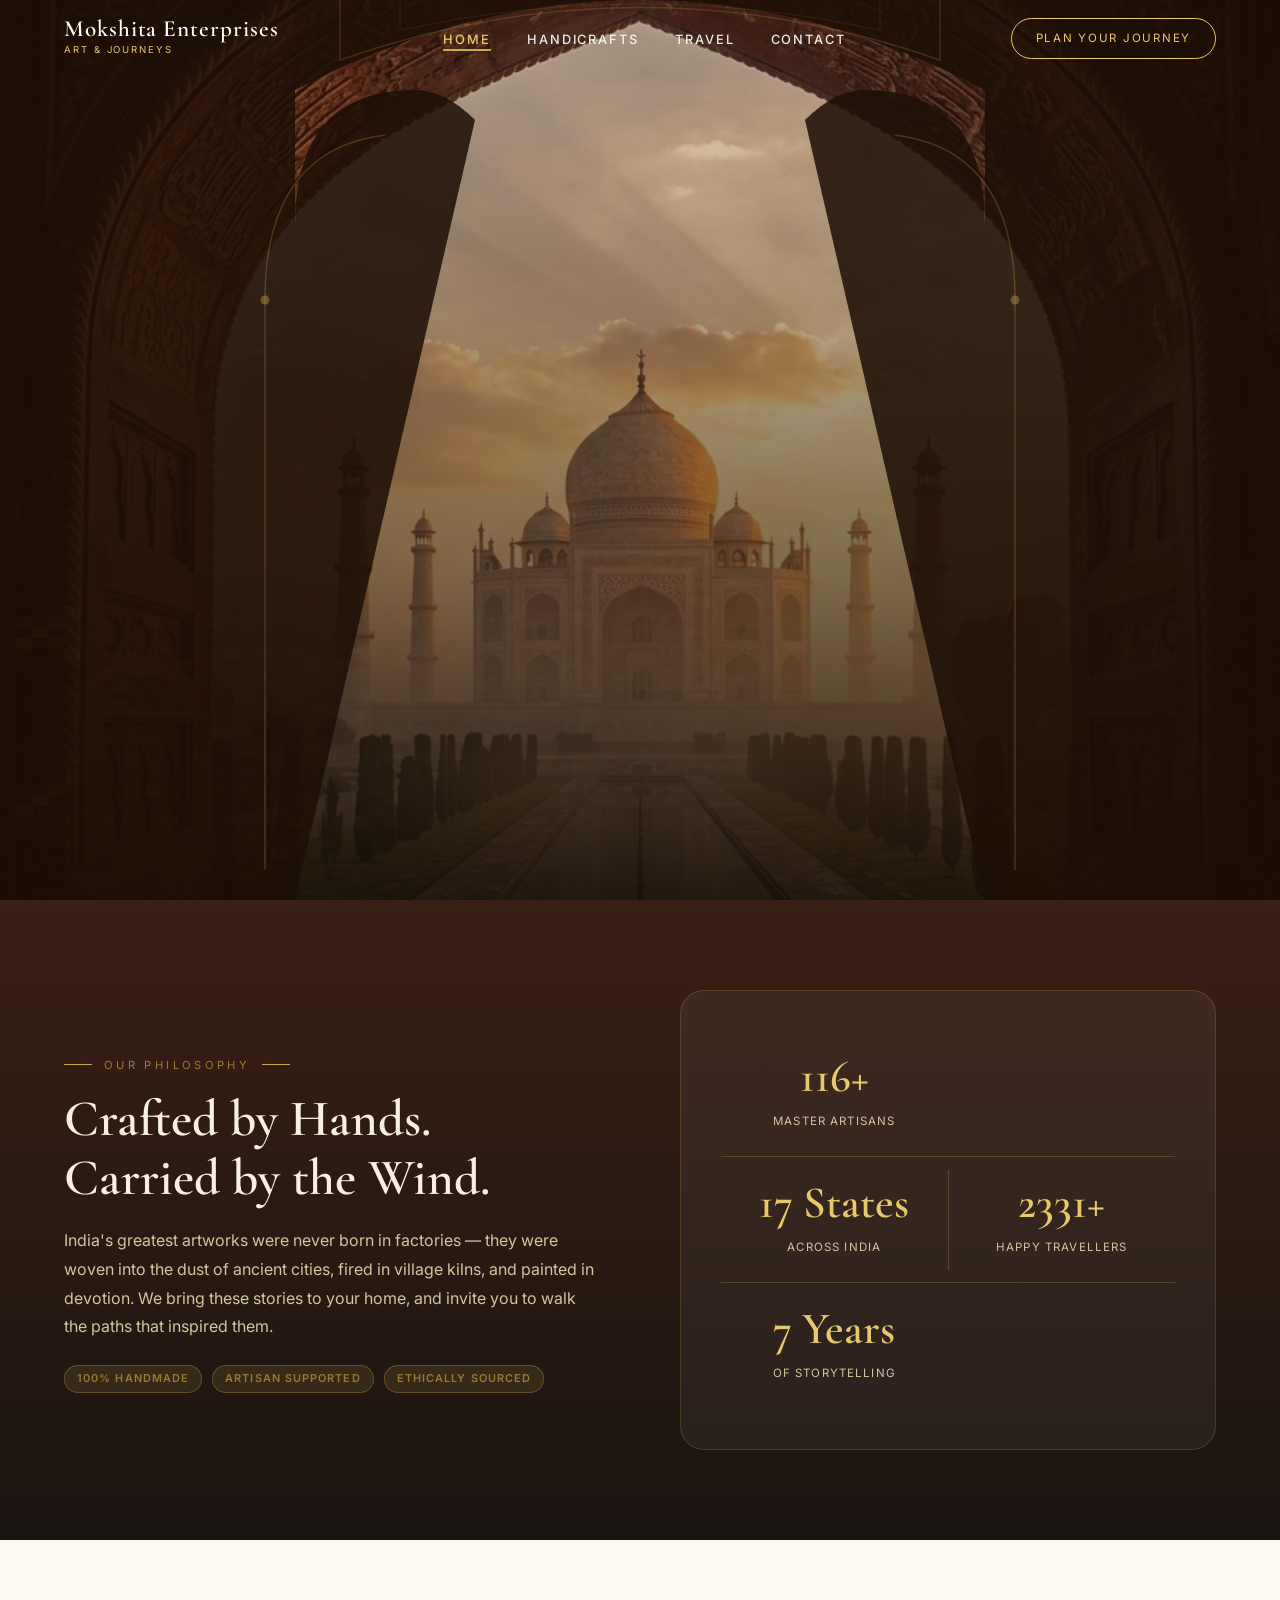
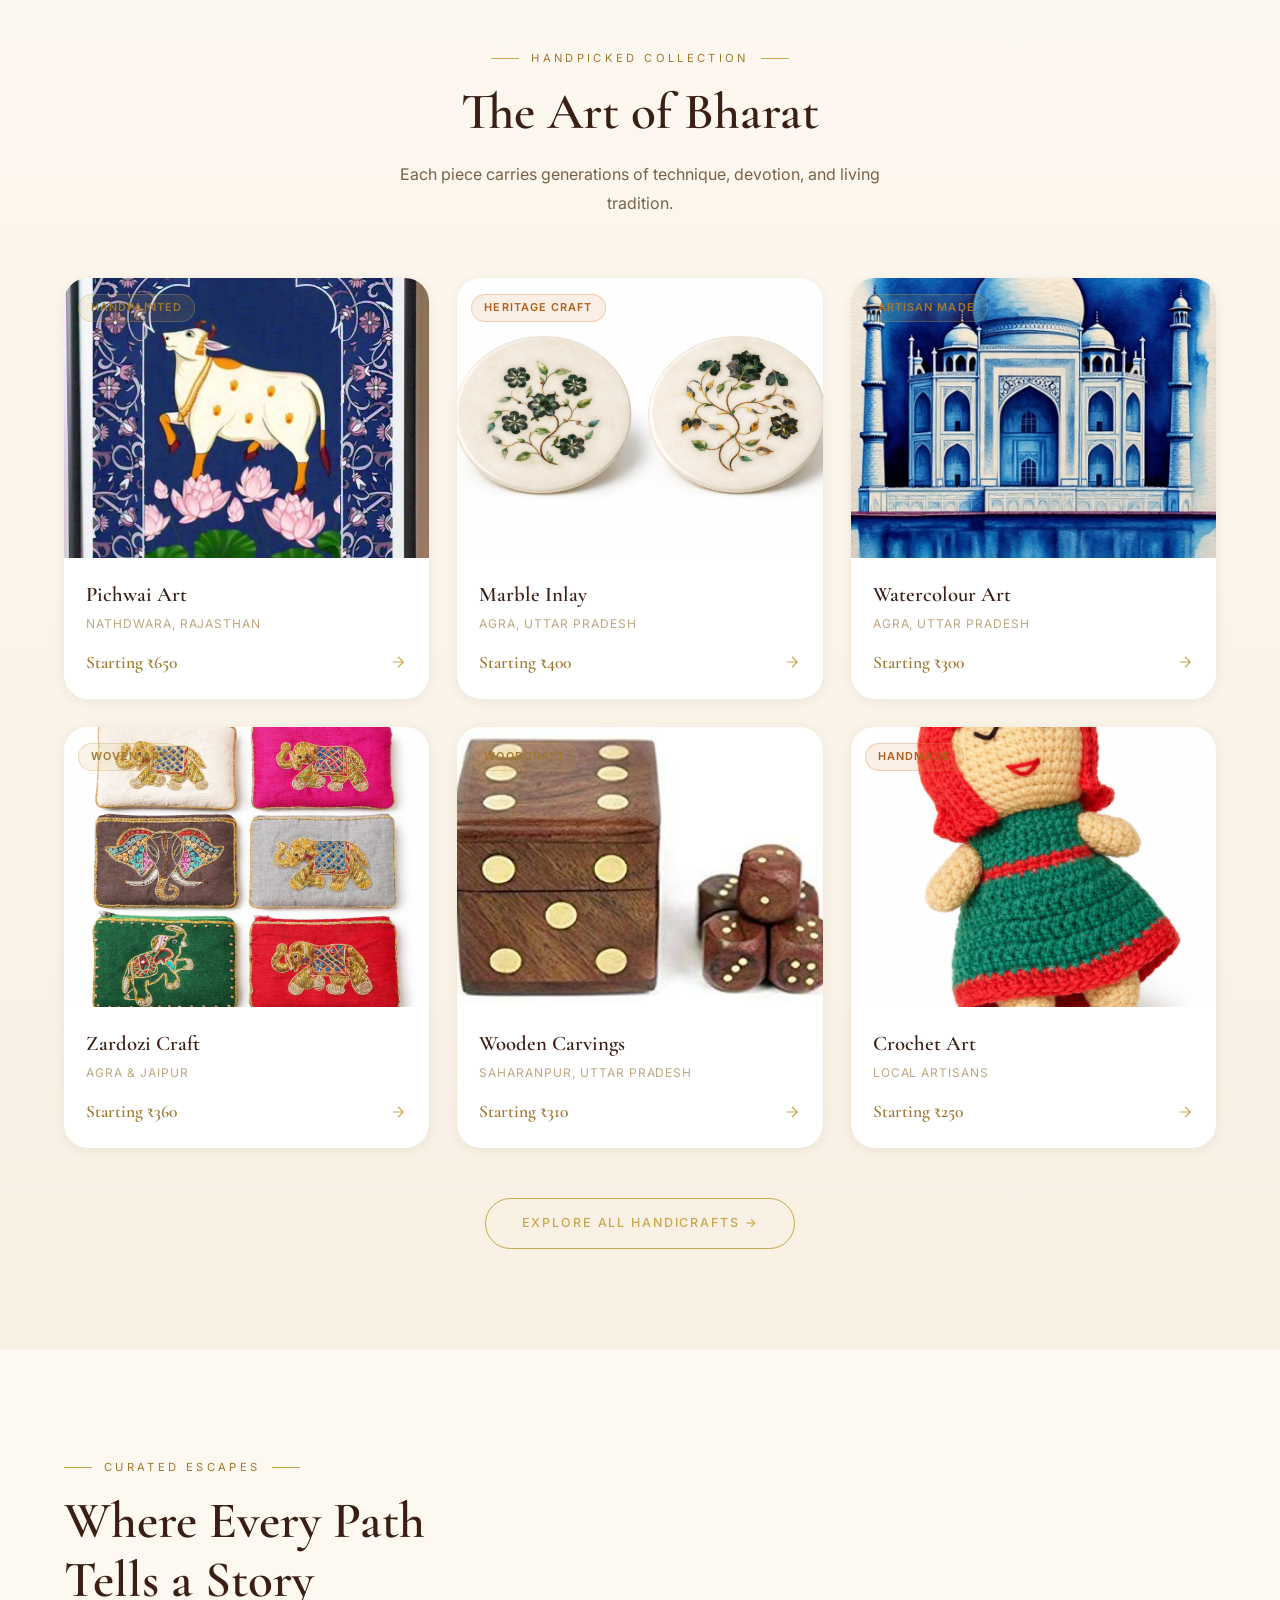
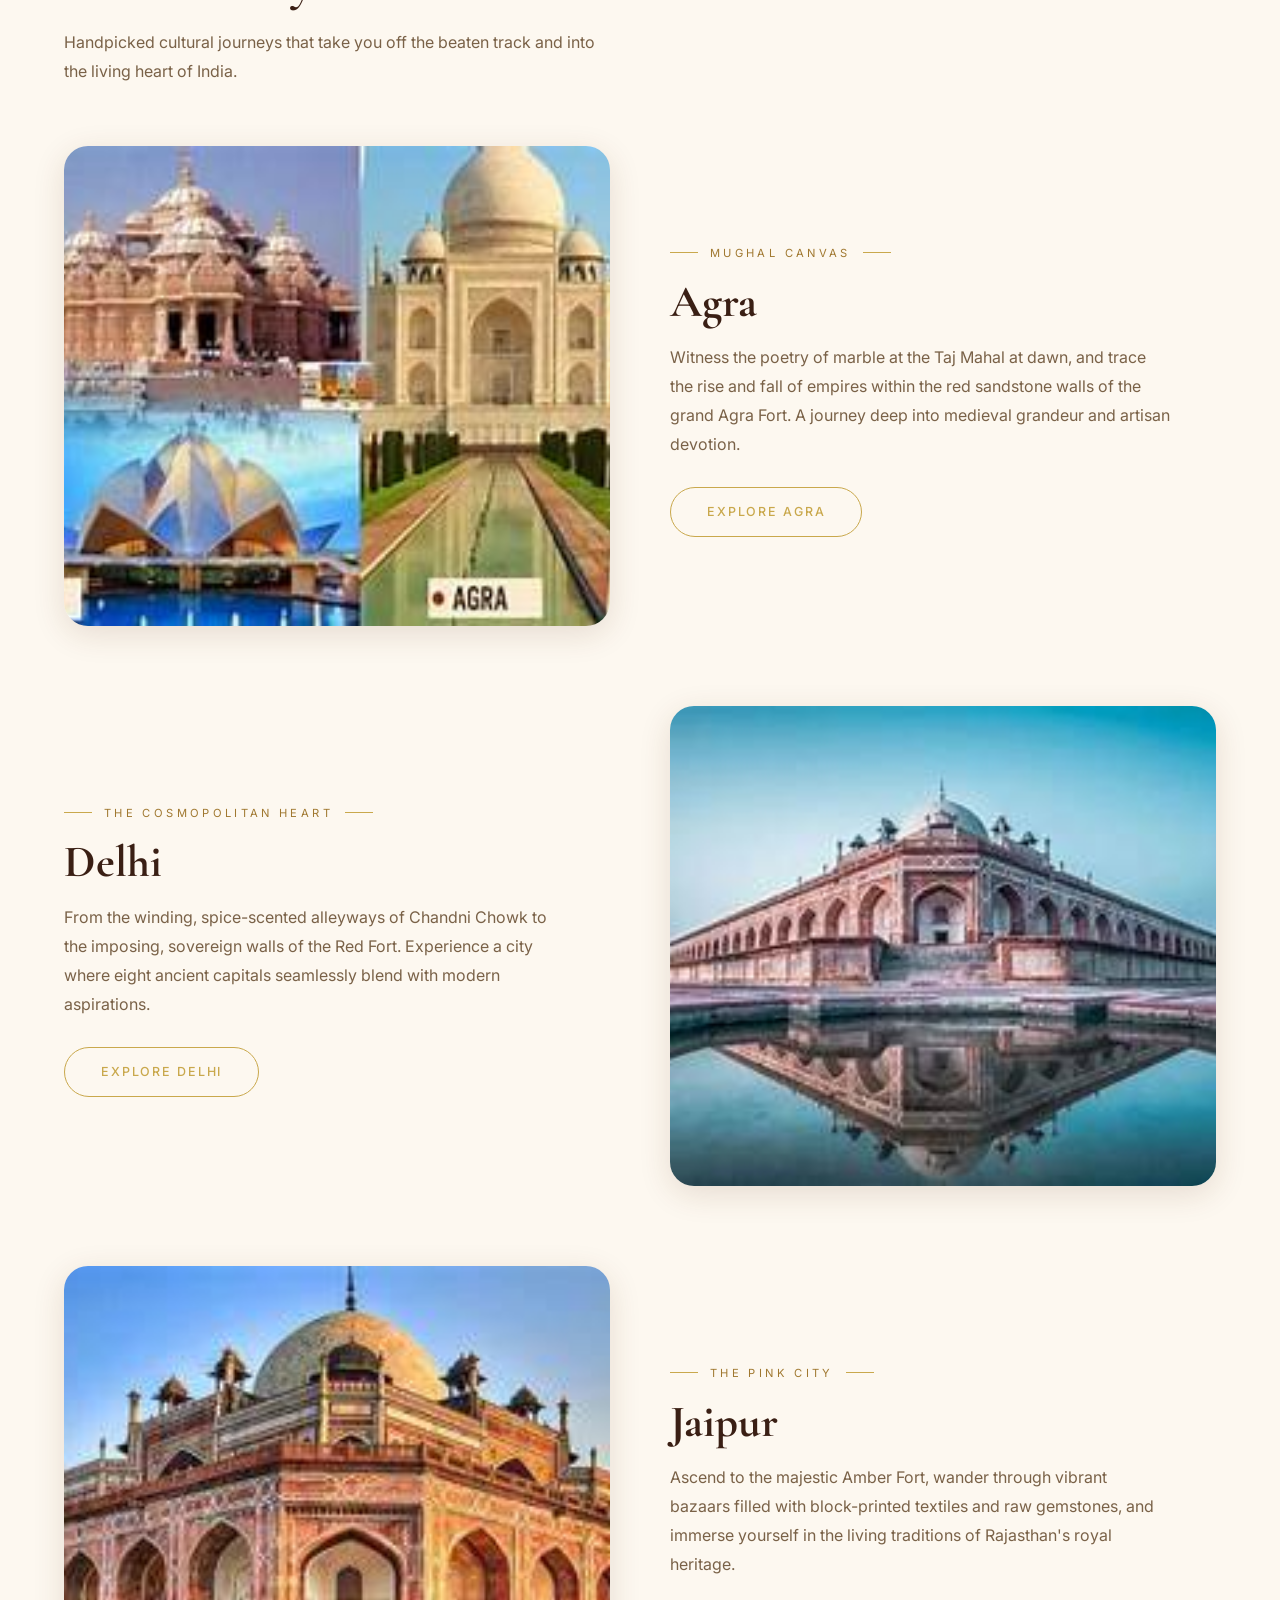
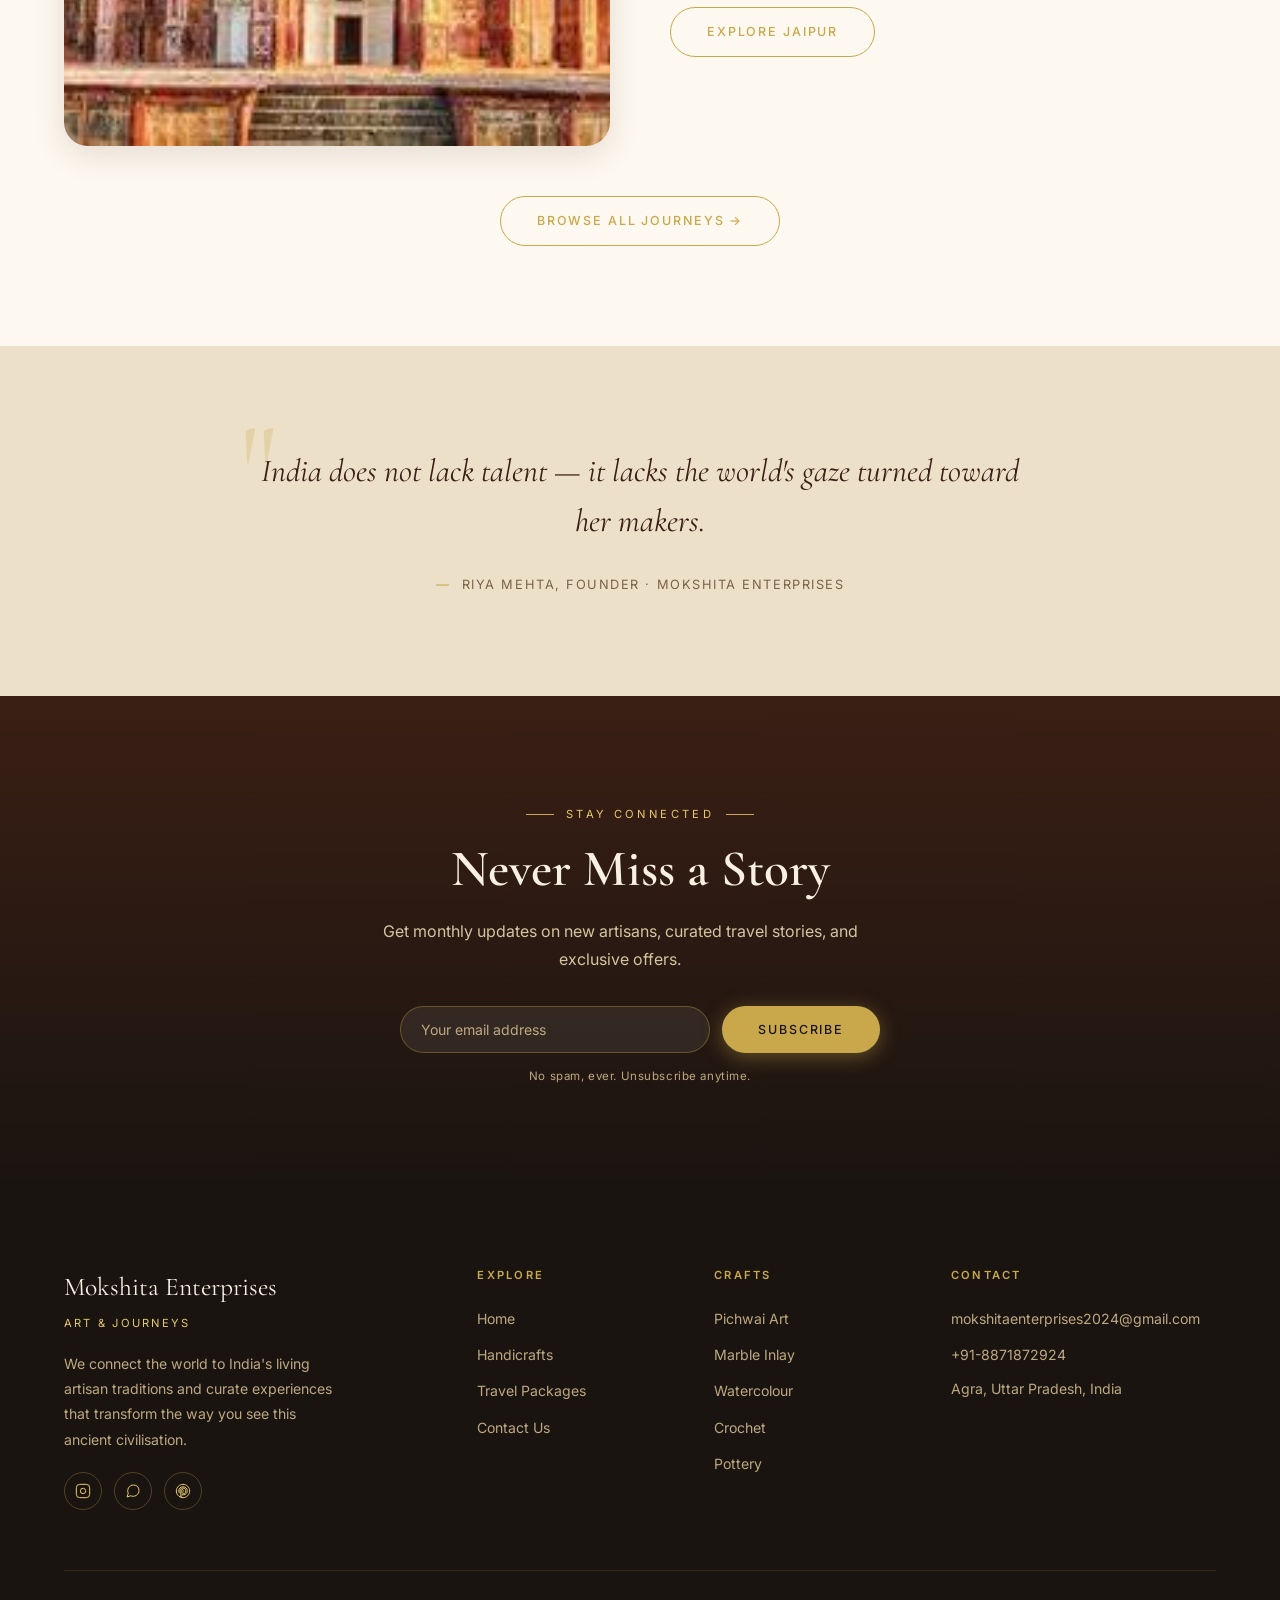
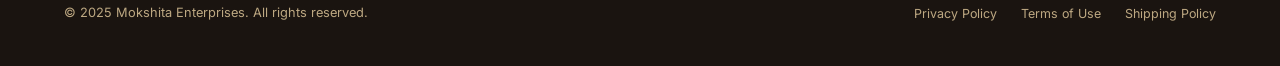
==== index.html @ b1463535 "updated changes" ====
<!DOCTYPE html>
<html lang="en">
<head>
  <meta charset="UTF-8" />
  <meta name="viewport" content="width=device-width, initial-scale=1.0" />
  <title>Mokshita Enterprises — Explore India Through Art & Journeys</title>
  <meta name="description" content="Discover the soul of India through authentic handcrafted artworks and curated cultural travel experiences. Premium Indian handicrafts and journey packages." />
  <link rel="preconnect" href="https://fonts.googleapis.com" />
  <link rel="preconnect" href="https://fonts.gstatic.com" crossorigin />
  <link rel="stylesheet" href="styles.css" />
  <link rel="stylesheet" href="index.css" />
</head>
<body>

<!-- PAGE LOADER -->
<div class="page-loader" id="page-loader">
  <div class="loader-emblem"></div>
  <p class="loader-text">Mokshita Enterprises</p>
</div>

<!-- NAVIGATION -->
<nav class="nav" id="main-nav" aria-label="Main navigation">
  <a href="index.html" class="nav-logo" aria-label="Mokshita Enterprises Home">
    <span class="nav-logo-title">Mokshita Enterprises</span>
    <span class="nav-logo-sub">Art &amp; Journeys</span>
  </a>
  <ul class="nav-links" role="list">
    <li><a href="index.html" class="nav-link">Home</a></li>
    <li><a href="handicrafts.html" class="nav-link">Handicrafts</a></li>
    <li><a href="travel.html" class="nav-link">Travel</a></li>
    <li><a href="contact.html" class="nav-link">Contact</a></li>
  </ul>
  <a href="contact.html" class="nav-cta">Plan Your Journey</a>
  <button class="nav-hamburger" id="nav-hamburger" aria-label="Open menu" aria-expanded="false">
    <span></span><span></span><span></span>
  </button>
</nav>
<div class="mobile-menu" id="mobile-menu" role="navigation">
  <a href="index.html" class="nav-link">Home</a>
  <a href="handicrafts.html" class="nav-link">Handicrafts</a>
  <a href="travel.html" class="nav-link">Travel</a>
  <a href="contact.html" class="nav-link">Contact</a>
  <a href="contact.html" class="btn btn-primary" style="width:100%;justify-content:center;margin-top:8px;">Plan Your Journey</a>
</div>

<!-- ════════════════════════════════════════════════════════
     HERO SECTION — Cinematic Taj Mahal
     ════════════════════════════════════════════════════════ -->
<section class="hero" id="hero" aria-label="Hero section">

  <!-- Background layers -->
  <div class="hero-bg" id="hero-parallax">
    <img src="hero-bg.png" alt="Taj Mahal through Mughal gateway at golden hour" class="hero-bg-img" id="hero-bg-img" />
    <div class="hero-bg-overlay"></div>
  </div>

  <!-- Animated gate silhouette -->
  <div class="hero-gate-wrap" id="hero-gate-wrap" aria-hidden="true">
    <svg class="hero-gate" viewBox="0 0 900 600" preserveAspectRatio="xMidYMid slice">
      <!-- Left gate pillar -->
      <g class="gate-left" id="gate-left">
        <rect x="0" y="0" width="220" height="600" fill="rgba(30,15,5,0.85)" />
        <path d="M220,600 L220,150 Q220,60 300,60 Q320,60 340,80" fill="rgba(30,15,5,0.85)" />
        <!-- Decorative arch detail -->
        <path d="M200,580 L200,200 Q200,100 280,90" fill="none" stroke="rgba(201,168,76,0.25)" stroke-width="1" />
        <circle cx="200" cy="200" r="3" fill="rgba(201,168,76,0.4)" />
      </g>
      <!-- Right gate pillar -->
      <g class="gate-right" id="gate-right">
        <rect x="680" y="0" width="220" height="600" fill="rgba(30,15,5,0.85)" />
        <path d="M680,600 L680,150 Q680,60 600,60 Q580,60 560,80" fill="rgba(30,15,5,0.85)" />
        <path d="M700,580 L700,200 Q700,100 620,90" fill="none" stroke="rgba(201,168,76,0.25)" stroke-width="1" />
        <circle cx="700" cy="200" r="3" fill="rgba(201,168,76,0.4)" />
      </g>
      <!-- Arch top piece -->
      <g class="gate-arch" id="gate-arch">
        <path d="M220,0 L220,60 Q450,-60 680,60 L680,0 Z" fill="rgba(30,15,5,0.9)" />
        <!-- Arch ornament -->
        <path d="M250,0 L250,40 Q450,-30 650,40 L650,0" fill="none" stroke="rgba(201,168,76,0.2)" stroke-width="1" />
        <path d="M290,0 L290,20 Q450,-15 610,20 L610,0" fill="none" stroke="rgba(201,168,76,0.15)" stroke-width="0.5" />
      </g>

    </svg>
  </div>

  <!-- Ripple canvas overlay -->
  <canvas class="hero-ripple" id="ripple-canvas" aria-hidden="true"></canvas>

  <!-- Fog/mist layers -->
  <div class="hero-fog hero-fog--1" aria-hidden="true"></div>
  <div class="hero-fog hero-fog--2" aria-hidden="true"></div>

  <!-- Content -->
  <div class="hero-content" id="hero-content">
    <div class="hero-eyebrow" id="hero-eyebrow">
      <span class="hero-eyebrow-line"></span>
      <span>Est. In Every Brushstroke & Footstep</span>
      <span class="hero-eyebrow-line"></span>
    </div>
    <h1 class="hero-title" id="hero-title">
      Explore India<br/>
      <em class="hero-title-accent">Through Art &amp; Journeys</em>
    </h1>
    <p class="hero-subtitle" id="hero-subtitle">
      Where master artisans breathe life into centuries-old crafts,<br class="desktop-br"/>
      and curated voyages unveil the living poetry of Bharat.
    </p>
    <div class="hero-cta-row" id="hero-cta">
      <a href="handicrafts.html" class="btn btn-primary hero-btn">
        <svg width="16" height="16" viewBox="0 0 24 24" fill="none" stroke="currentColor" stroke-width="2"><path d="M12 2L2 7l10 5 10-5-10-5z"/><path d="M2 17l10 5 10-5"/><path d="M2 12l10 5 10-5"/></svg>
        Discover Crafts
      </a>
      <a href="travel.html" class="btn btn-ghost hero-btn">
        <svg width="16" height="16" viewBox="0 0 24 24" fill="none" stroke="currentColor" stroke-width="2"><circle cx="12" cy="12" r="10"/><path d="M2 12h20"/><path d="M12 2a15.3 15.3 0 0 1 4 10 15.3 15.3 0 0 1-4 10 15.3 15.3 0 0 1-4-10 15.3 15.3 0 0 1 4-10z"/></svg>
        Plan a Journey
      </a>
    </div>
    <div class="hero-scroll-cue" aria-hidden="true">
      <div class="hero-scroll-line"></div>
      <span>Scroll to explore</span>
    </div>
  </div>

</section>

<!-- ════════════════════════════════════════════════════════
     STORY STRIP
     ════════════════════════════════════════════════════════ -->
<section class="section section--dark story-strip">
  <div class="story-grid">
    <div class="story-text reveal">
      <div class="section-eyebrow">Our Philosophy</div>
      <h2 class="section-title">Crafted by Hands.<br/>Carried by the Wind.</h2>
      <p class="section-subtitle">
        India's greatest artworks were never born in factories — they were woven into the dust of ancient cities, fired in village kilns, and painted in devotion. We bring these stories to your home, and invite you to walk the paths that inspired them.
      </p>
      <div class="story-tags">
        <span class="badge badge-gold">100% Handmade</span>
        <span class="badge badge-gold">Artisan Supported</span>
        <span class="badge badge-gold">Ethically Sourced</span>
      </div>
    </div>
    <div class="story-stats reveal reveal-delay-2">
      <div class="stat-item">
        <span class="stat-number" data-target="120" data-suffix="+">0+</span>
        <span class="stat-label">Master Artisans</span>
      </div>
      <div class="stat-divider" aria-hidden="true"></div>
      <div class="stat-item">
        <span class="stat-number" data-target="18" data-suffix=" States">0 States</span>
        <span class="stat-label">Across India</span>
      </div>
      <div class="stat-divider" aria-hidden="true"></div>
      <div class="stat-item">
        <span class="stat-number" data-target="2400" data-suffix="+">0+</span>
        <span class="stat-label">Happy Travellers</span>
      </div>
      <div class="stat-divider" aria-hidden="true"></div>
      <div class="stat-item">
        <span class="stat-number" data-target="8" data-suffix=" Years">0 Years</span>
        <span class="stat-label">Of Storytelling</span>
      </div>
    </div>
  </div>
</section>

<!-- ════════════════════════════════════════════════════════
     FEATURED HANDICRAFTS (preview)
     ════════════════════════════════════════════════════════ -->
<section class="section section--cream" id="crafts-preview">
  <div class="section-header section-header--center reveal">
    <div class="section-eyebrow">Handpicked Collection</div>
    <h2 class="section-title">The Art of Bharat</h2>
    <p class="section-subtitle">Each piece carries generations of technique, devotion, and living tradition.</p>
  </div>

  <div class="preview-grid">

    <article class="craft-card card reveal reveal-delay-1">
      <div class="card-image-wrap craft-img-wrap">
        <img
          src="images/items/pichwai art3.jpeg"
          alt="Pichwai Art" loading="lazy" />
        <div class="craft-card-badge">
          <span class="badge badge-gold">Handpainted</span>
        </div>
        <div class="craft-overlay">
          <button class="btn btn-primary btn-sm open-modal-btn">Quick View</button>
        </div>
      </div>
      <div class="craft-card-body">
        <h3 class="craft-name">Pichwai Art</h3>
        <p class="craft-desc" style="display:none;">Devotional paintings depicting Lord Krishna's life, crafted on handwoven cotton cloth with natural pigments.</p>
        <p class="craft-origin">Nathdwara, Rajasthan</p>
        <div class="craft-footer">
          <span class="craft-price">Starting ₹650</span>
          <svg class="craft-arrow" width="18" height="18" viewBox="0 0 24 24" fill="none" stroke="currentColor" stroke-width="1.5"><path d="M5 12h14M12 5l7 7-7 7"/></svg>
        </div>
      </div>
    </article>

    <article class="craft-card card reveal reveal-delay-2">
      <div class="card-image-wrap craft-img-wrap">
        <img
          src="images/items/Handcrafted marble plates with floral design (1).png"
          alt="Marble Inlay Art" loading="lazy" />
        <div class="craft-card-badge">
          <span class="badge badge-amber">Heritage Craft</span>
        </div>
        <div class="craft-overlay">
          <button class="btn btn-primary btn-sm open-modal-btn">Quick View</button>
        </div>
      </div>
      <div class="craft-card-body">
        <h3 class="craft-name">Marble Inlay</h3>
        <p class="craft-desc" style="display:none;">The same pietra dura technique used in the Taj Mahal — semi-precious stones hand-set into pure white marble.</p>
        <p class="craft-origin">Agra, Uttar Pradesh</p>
        <div class="craft-footer">
          <span class="craft-price">Starting ₹400</span>
          <svg class="craft-arrow" width="18" height="18" viewBox="0 0 24 24" fill="none" stroke="currentColor" stroke-width="1.5"><path d="M5 12h14M12 5l7 7-7 7"/></svg>
        </div>
      </div>
    </article>

    <article class="craft-card card reveal reveal-delay-3">
      <div class="card-image-wrap craft-img-wrap">
        <img
          src="images/items/tajmahalblue.jpeg"
          alt="Watercolour Paintings" loading="lazy" />
        <div class="craft-card-badge">
          <span class="badge badge-gold">Artisan Made</span>
        </div>
        <div class="craft-overlay">
          <button class="btn btn-primary btn-sm open-modal-btn">Quick View</button>
        </div>
      </div>
      <div class="craft-card-body">
        <h3 class="craft-name">Watercolour Art</h3>
        <p class="craft-desc" style="display:none;">Delicate miniature-inspired watercolours, perfect for elegant home decor and gifting.</p>
        <p class="craft-origin">Agra, Uttar Pradesh</p>
        <div class="craft-footer">
          <span class="craft-price">Starting ₹300</span>
          <svg class="craft-arrow" width="18" height="18" viewBox="0 0 24 24" fill="none" stroke="currentColor" stroke-width="1.5"><path d="M5 12h14M12 5l7 7-7 7"/></svg>
        </div>
      </div>
    </article>

    <article class="craft-card card reveal reveal-delay-4">
      <div class="card-image-wrap craft-img-wrap">
        <img src="images/items/Intricate Zardozi embroidered elephant pouches.png" alt="Zardozi Craft" loading="lazy" />
        <div class="craft-card-badge"><span class="badge badge-gold">Woven Art</span></div>
        <div class="craft-overlay"><button class="btn btn-primary btn-sm open-modal-btn">Quick View</button></div>
      </div>
      <div class="craft-card-body">
        <h3 class="craft-name">Zardozi Craft</h3>
        <p class="craft-desc" style="display:none;">Traditional metallic embroidery on velvet and rich fabrics, handcrafted by expert artisans.</p>
        <p class="craft-origin">Agra & Jaipur</p>
        <div class="craft-footer">
          <span class="craft-price">Starting ₹360</span>
          <svg class="craft-arrow" width="18" height="18" viewBox="0 0 24 24" fill="none" stroke="currentColor" stroke-width="1.5"><path d="M5 12h14M12 5l7 7-7 7"/></svg>
        </div>
      </div>
    </article>

    <article class="craft-card card reveal">
      <div class="card-image-wrap craft-img-wrap">
        <img src="images/items/Wooden dice and wooden die holder.jpg.jpeg" alt="Wooden Carvings" loading="lazy" />
        <div class="craft-card-badge"><span class="badge badge-gold">Woodcraft</span></div>
        <div class="craft-overlay"><button class="btn btn-primary btn-sm open-modal-btn">Quick View</button></div>
      </div>
      <div class="craft-card-body">
        <h3 class="craft-name">Wooden Carvings</h3>
        <p class="craft-desc" style="display:none;">Beautiful hand-carved wooden decor, from intricate traditional games to detailed figurines.</p>
        <p class="craft-origin">Saharanpur, Uttar Pradesh</p>
        <div class="craft-footer">
          <span class="craft-price">Starting ₹310</span>
          <svg class="craft-arrow" width="18" height="18" viewBox="0 0 24 24" fill="none" stroke="currentColor" stroke-width="1.5"><path d="M5 12h14M12 5l7 7-7 7"/></svg>
        </div>
      </div>
    </article>

    <article class="craft-card card reveal reveal-delay-1">
      <div class="card-image-wrap craft-img-wrap">
        <img src="images/items/Handmade crochet doll with vibrant yarn details.png" alt="Crochet Art" loading="lazy" />
        <div class="craft-card-badge"><span class="badge badge-amber">Handmade</span></div>
        <div class="craft-overlay"><button class="btn btn-primary btn-sm open-modal-btn">Quick View</button></div>
      </div>
      <div class="craft-card-body">
        <h3 class="craft-name">Crochet Art</h3>
        <p class="craft-desc" style="display:none;">Lovingly handcrafted premium crochet dolls and ornaments made from pure colourful cotton yarn.</p>
        <p class="craft-origin">Local Artisans</p>
        <div class="craft-footer">
          <span class="craft-price">Starting ₹250</span>
          <svg class="craft-arrow" width="18" height="18" viewBox="0 0 24 24" fill="none" stroke="currentColor" stroke-width="1.5"><path d="M5 12h14M12 5l7 7-7 7"/></svg>
        </div>
      </div>
    </article>

  </div>

  <div class="section-cta-row reveal">
    <a href="handicrafts.html" class="btn btn-outline">Explore All Handicrafts →</a>
  </div>
</section>

<!-- ════════════════════════════════════════════════════════
     JOURNEYS PREVIEW
     ════════════════════════════════════════════════════════ -->
<section class="section" id="journeys-preview" style="background: var(--cream-light);">
  <div class="section-header reveal">
    <div class="section-eyebrow">Curated Escapes</div>
    <h2 class="section-title">Where Every Path<br/>Tells a Story</h2>
    <p class="section-subtitle">Handpicked cultural journeys that take you off the beaten track and into the living heart of India.</p>
  </div>

  <div class="travel-rows">
    
    <!-- Row 1: AGRA (Image Left) -->
    <div class="travel-row reveal" style="flex-direction: row;">
      <div class="travel-row-img">
        <img src="images/fort4.jpg" alt="Agra Fort and Royal Heritage" loading="lazy" />
      </div>
      <div class="travel-row-text">
        <div class="section-eyebrow">Mughal Canvas</div>
        <h3 class="travel-row-name">Agra</h3>
        <p class="travel-row-desc">Witness the poetry of marble at the Taj Mahal at dawn, and trace the rise and fall of empires within the red sandstone walls of the grand Agra Fort. A journey deep into medieval grandeur and artisan devotion.</p>
        <a href="travel.html#pkg-agra" class="btn btn-outline">Explore Agra</a>
      </div>
    </div>

    <!-- Row 2: DELHI (Image Right) -->
    <div class="travel-row reveal reveal-delay-1" style="flex-direction: row-reverse;">
      <div class="travel-row-img">
        <img src="images/fort1.jpg" alt="Red Fort, Delhi" loading="lazy" />
      </div>
      <div class="travel-row-text">
        <div class="section-eyebrow">The Cosmopolitan Heart</div>
        <h3 class="travel-row-name">Delhi</h3>
        <p class="travel-row-desc">From the winding, spice-scented alleyways of Chandni Chowk to the imposing, sovereign walls of the Red Fort. Experience a city where eight ancient capitals seamlessly blend with modern aspirations.</p>
        <a href="travel.html#pkg-delhi" class="btn btn-outline">Explore Delhi</a>
      </div>
    </div>

    <!-- Row 3: JAIPUR (Image Left) -->
    <div class="travel-row reveal reveal-delay-2" style="flex-direction: row;">
      <div class="travel-row-img">
        <img src="images/fort2.jpg" alt="Amber Fort, Jaipur" loading="lazy" />
      </div>
      <div class="travel-row-text">
        <div class="section-eyebrow">The Pink City</div>
        <h3 class="travel-row-name">Jaipur</h3>
        <p class="travel-row-desc">Ascend to the majestic Amber Fort, wander through vibrant bazaars filled with block-printed textiles and raw gemstones, and immerse yourself in the living traditions of Rajasthan's royal heritage.</p>
        <a href="travel.html#pkg-jaipur" class="btn btn-outline">Explore Jaipur</a>
      </div>
    </div>

  </div>

  <div class="section-cta-row reveal">
    <a href="travel.html" class="btn btn-outline">Browse All Journeys →</a>
  </div>
</section>

<!-- ════════════════════════════════════════════════════════
     QUOTE SECTION
     ════════════════════════════════════════════════════════ -->
<section class="section testimonial-quote" id="quote-section">
  <div class="quote-wrap reveal">
    <div class="quote-ornament" aria-hidden="true">"</div>
    <blockquote class="quote-text">
      India does not lack talent — it lacks the world's gaze turned toward her <em>makers.</em>
    </blockquote>
    <cite class="quote-author">
      <span class="quote-dash">—</span>
      Riya Mehta, Founder · Mokshita Enterprises
    </cite>
  </div>
</section>

<!-- ════════════════════════════════════════════════════════
     NEWSLETTER / CTA BAND
     ════════════════════════════════════════════════════════ -->
<section class="section cta-band section--dark">
  <div class="cta-band-inner reveal">
    <div class="section-eyebrow" style="color:var(--gold-light);">Stay Connected</div>
    <h2 class="section-title" style="color:var(--cream);">Never Miss a Story</h2>
    <p class="section-subtitle" style="color:var(--beige-dark);">Get monthly updates on new artisans, curated travel stories, and exclusive offers.</p>
    <form class="newsletter-form" id="newsletter-form" onsubmit="handleNewsletter(event)">
      <input type="email" id="newsletter-email" class="newsletter-input"
             placeholder="Your email address" required aria-label="Email address" />
      <button type="submit" class="btn btn-primary">Subscribe</button>
    </form>
    <p class="newsletter-note">No spam, ever. Unsubscribe anytime.</p>
  </div>
</section>

<!-- ════════════════════════════════════════════════════════
     FOOTER
     ════════════════════════════════════════════════════════ -->
<footer class="footer" role="contentinfo">
  <div class="footer-grid">
    <div>
      <p class="footer-brand-name">Mokshita Enterprises</p>
      <p class="footer-brand-tagline">Art &amp; Journeys</p>
      <p class="footer-brand-desc">
        We connect the world to India's living artisan traditions and curate experiences that transform the way you see this ancient civilisation.
      </p>
      <div class="footer-social">
        <a href="#" class="footer-social-btn" aria-label="Instagram">
          <svg width="16" height="16" viewBox="0 0 24 24" fill="none" stroke="currentColor" stroke-width="1.5"><rect x="2" y="2" width="20" height="20" rx="5" ry="5"/><path d="M16 11.37A4 4 0 1 1 12.63 8 4 4 0 0 1 16 11.37z"/><line x1="17.5" y1="6.5" x2="17.51" y2="6.5"/></svg>
        </a>
        <a href="#" class="footer-social-btn" aria-label="WhatsApp">
          <svg width="16" height="16" viewBox="0 0 24 24" fill="none" stroke="currentColor" stroke-width="1.5"><path d="M21 11.5a8.38 8.38 0 0 1-.9 3.8 8.5 8.5 0 0 1-7.6 4.7 8.38 8.38 0 0 1-3.8-.9L3 21l1.9-5.7a8.38 8.38 0 0 1-.9-3.8 8.5 8.5 0 0 1 4.7-7.6 8.38 8.38 0 0 1 3.8-.9h.5a8.48 8.48 0 0 1 8 8v.5z"/></svg>
        </a>
        <a href="#" class="footer-social-btn" aria-label="Pinterest">
          <svg width="16" height="16" viewBox="0 0 24 24" fill="none" stroke="currentColor" stroke-width="1.5"><path d="M12 2C6.477 2 2 6.477 2 12c0 4.236 2.636 7.855 6.356 9.312-.088-.791-.167-2.005.035-2.868.181-.78 1.172-4.97 1.172-4.97s-.299-.598-.299-1.482c0-1.388.806-2.428 1.808-2.428.853 0 1.267.641 1.267 1.408 0 .858-.546 2.14-.828 3.33-.236.995.499 1.806 1.476 1.806 1.771 0 3.132-1.867 3.132-4.563 0-2.387-1.716-4.057-4.165-4.057-2.836 0-4.498 2.127-4.498 4.326 0 .856.33 1.774.741 2.277a.3.3 0 0 1 .069.286c-.075.314-.243.995-.276 1.134-.044.183-.146.222-.337.134-1.249-.581-2.03-2.407-2.03-3.874 0-3.154 2.292-6.052 6.608-6.052 3.469 0 6.165 2.473 6.165 5.776 0 3.447-2.173 6.22-5.19 6.22-1.013 0-1.966-.527-2.292-1.148l-.623 2.378c-.226.869-.835 1.958-1.244 2.621.937.29 1.931.446 2.962.446 5.523 0 10-4.477 10-10S17.523 2 12 2z"/></svg>
        </a>
      </div>
    </div>
    <div>
      <p class="footer-col-title">Explore</p>
      <ul class="footer-links">
        <li><a href="index.html" class="footer-link">Home</a></li>
        <li><a href="handicrafts.html" class="footer-link">Handicrafts</a></li>
        <li><a href="travel.html" class="footer-link">Travel Packages</a></li>
        <li><a href="contact.html" class="footer-link">Contact Us</a></li>
      </ul>
    </div>
    <div>
      <p class="footer-col-title">Crafts</p>
      <ul class="footer-links">
        <li><a href="handicrafts.html" class="footer-link">Pichwai Art</a></li>
        <li><a href="handicrafts.html" class="footer-link">Marble Inlay</a></li>
        <li><a href="handicrafts.html" class="footer-link">Watercolour</a></li>
        <li><a href="handicrafts.html" class="footer-link">Crochet</a></li>
        <li><a href="handicrafts.html" class="footer-link">Pottery</a></li>
      </ul>
    </div>
    <div>
      <p class="footer-col-title">Contact</p>
      <ul class="footer-links">
        <li><a href="mailto:mokshitaenterprises2024@gmail.com" class="footer-link">mokshitaenterprises2024@gmail.com</a></li>
        <li><a href="tel:+918871872924" class="footer-link">+91-8871872924</a></li>
        <li class="footer-link" style="pointer-events:none;">Agra, Uttar Pradesh, India</li>
      </ul>
    </div>
  </div>
  <div class="footer-bottom">
    <p class="footer-copy">© 2025 Mokshita Enterprises. All rights reserved.</p>
    <ul class="footer-bottom-links" role="list">
      <li><a href="#" class="footer-bottom-link">Privacy Policy</a></li>
      <li><a href="#" class="footer-bottom-link">Terms of Use</a></li>
      <li><a href="#" class="footer-bottom-link">Shipping Policy</a></li>
    </ul>
  </div>
</footer>

<script src="main.js"></script>
<script>
  /* ── HERO CINEMATIC SEQUENCE ─────────────────────────────── */
  const PHASES = {
    APPROACH: 'approach',   // Camera "moves in"
    GATE_OPEN: 'gate-open', // Gate SVG opens
    SETTLE:   'settle',     // Final living state
  };

  let phase = PHASES.APPROACH;
  const gateLeft   = document.getElementById('gate-left');
  const gateRight  = document.getElementById('gate-right');
  const gateArch   = document.getElementById('gate-arch');
  const heroBgImg  = document.getElementById('hero-bg-img');
  const heroContent = document.getElementById('hero-content');
  const heroEyebrow = document.getElementById('hero-eyebrow');
  const heroTitle   = document.getElementById('hero-title');
  const heroSubtitle= document.getElementById('hero-subtitle');
  const heroCta     = document.getElementById('hero-cta');
  const heroFogs    = document.querySelectorAll('.hero-fog');

  function runHeroSequence() {
    // Phase 1: slow zoom-in approach (CSS transform on hero-bg-img)
    heroBgImg.style.transform = 'scale(1.18)';
    heroBgImg.style.transition = 'transform 4s cubic-bezier(0.2,0,0.4,1)';

    // Phase 2: gate opens at 2.8s
    setTimeout(() => {
      phase = PHASES.GATE_OPEN;
      gateLeft.style.transform  = 'translateX(-100%)';
      gateLeft.style.transition  = 'transform 1.6s cubic-bezier(0.4,0,0.2,1)';
      gateRight.style.transform = 'translateX(100%)';
      gateRight.style.transition = 'transform 1.6s cubic-bezier(0.4,0,0.2,1)';
      gateArch.style.transform  = 'translateY(-100%)';
      gateArch.style.transition  = 'transform 1.4s 0.2s cubic-bezier(0.4,0,0.2,1)';

      // Settle zoom back
      heroBgImg.style.transform = 'scale(1.04)';
      heroBgImg.style.transition = 'transform 3s 0.5s cubic-bezier(0.4,0,0.2,1)';
    }, 2800);

    // Phase 3: reveal content at 4.6s
    setTimeout(() => {
      phase = PHASES.SETTLE;
      heroContent.classList.add('visible');
      [heroEyebrow, heroTitle, heroSubtitle, heroCta].forEach((el, i) => {
        if (el) {
          el.style.transitionDelay = `${i * 0.18}s`;
          el.classList.add('hero-item-visible');
        }
      });
      // Fogs in
      heroFogs.forEach((f, i) => {
        f.style.transitionDelay = `${i * 0.3}s`;
        f.classList.add('fog-visible');
      });
    }, 4600);
  }

  // Start after loader hides
  setTimeout(runHeroSequence, 700);

  /* ── NEWSLETTER ──────────────────────────────────────────── */
  function handleNewsletter(e) {
    e.preventDefault();
    const input  = document.getElementById('newsletter-email');
    const btn    = e.target.querySelector('button');
    btn.textContent = 'Subscribed ✓';
    btn.style.background = '#3a8a56';
    input.value = '';
    setTimeout(() => {
      btn.textContent = 'Subscribe';
      btn.style.background = '';
    }, 3000);
  }
</script>

<div id="product-modal" class="product-modal">
  <div class="modal-close" id="modal-close">&times;</div>
  <div class="modal-content">
    <img id="modal-img" src="" alt="Product">
    <div class="modal-info">
      <h2 id="modal-title" class="modal-title"></h2>
      <p id="modal-desc" class="modal-desc"></p>
      <div id="modal-price" class="modal-price"></div>
      <a id="modal-buy-btn" href="#" target="_blank" class="btn btn-primary">Order on WhatsApp</a>
    </div>
  </div>
</div>

</body>
</html>
---- styles.css ----
/* ============================================================
   INDIA ART & JOURNEYS — GLOBAL DESIGN SYSTEM
   Luxury, warm, cinematic. Inspired by Mughal elegance.
   ============================================================ */

@import url('https://fonts.googleapis.com/css2?family=Cormorant+Garamond:ital,wght@0,300;0,400;0,500;0,600;0,700;1,300;1,400&family=Inter:wght@300;400;500;600&family=Playfair+Display:ital,wght@0,400;0,700;1,400&display=swap');

/* ─── TOKENS ─────────────────────────────────────────────── */
:root {
  --cream:        #F8F0E3;
  --cream-light:  #FDF8F0;
  --beige:        #EDE0C8;
  --beige-dark:   #D4C4A0;
  --gold:         #C9A84C;
  --gold-light:   #E8C96A;
  --gold-dark:    #A07830;
  --amber:        #D4813A;
  --amber-deep:   #B05E1A;
  --brown:        #5C3D2E;
  --brown-dark:   #3A1F14;
  --charcoal:     #1A1410;
  --text-primary: #2C1A0E;
  --text-secondary:#7A6248;
  --text-light:   #BDA882;
  --white:        #FFFFFF;

  --font-display: 'Cormorant Garamond', Georgia, serif;
  --font-accent:  'Playfair Display', Georgia, serif;
  --font-body:    'Inter', system-ui, sans-serif;

  --radius-sm:  6px;
  --radius-md:  14px;
  --radius-lg:  24px;
  --radius-xl:  40px;

  --shadow-sm:  0 2px 12px rgba(90,50,20,0.08);
  --shadow-md:  0 8px 32px rgba(90,50,20,0.14);
  --shadow-lg:  0 20px 60px rgba(90,50,20,0.22);
  --shadow-glow:0 0 40px rgba(201,168,76,0.3);

  --transition: cubic-bezier(0.4, 0, 0.2, 1);
  --dur-fast:   0.2s;
  --dur-mid:    0.4s;
  --dur-slow:   0.7s;
}

/* ─── RESET ──────────────────────────────────────────────── */
*, *::before, *::after { box-sizing: border-box; margin: 0; padding: 0; }
html { scroll-behavior: smooth; font-size: 16px; }
body {
  background: var(--cream-light);
  color: var(--text-primary);
  font-family: var(--font-body);
  font-weight: 400;
  line-height: 1.65;
  overflow-x: hidden;
}
img { display: block; max-width: 100%; height: auto; }
a  { text-decoration: none; color: inherit; }
ul { list-style: none; }
button { cursor: pointer; border: none; background: none; font-family: inherit; }

/* ─── SCROLLBAR ──────────────────────────────────────────── */
::-webkit-scrollbar { width: 6px; }
::-webkit-scrollbar-track { background: var(--cream); }
::-webkit-scrollbar-thumb { background: var(--gold); border-radius: 3px; }

/* ─── SELECTION ──────────────────────────────────────────── */
::selection { background: var(--gold-light); color: var(--brown-dark); }

/* ─── PAGE LOADER ────────────────────────────────────────── */
.page-loader {
  position: fixed; inset: 0; z-index: 9999;
  background: var(--charcoal);
  display: flex; flex-direction: column;
  align-items: center; justify-content: center;
  gap: 20px;
  transition: opacity 0.8s var(--transition), visibility 0.8s;
}
.page-loader.hidden { opacity: 0; visibility: hidden; }
.loader-emblem {
  width: 64px; height: 64px;
  border: 2px solid rgba(201,168,76,0.2);
  border-top-color: var(--gold);
  border-radius: 50%;
  animation: spin 1s linear infinite;
}
.loader-text {
  font-family: var(--font-display);
  font-size: 1.1rem;
  color: var(--gold-light);
  letter-spacing: 0.3em;
  text-transform: uppercase;
}
@keyframes spin { to { transform: rotate(360deg); } }

/* ─── NAV ────────────────────────────────────────────────── */
.nav {
  position: fixed; top: 0; left: 0; right: 0; z-index: 1000;
  padding: 0 5%;
  display: flex; align-items: center; justify-content: space-between;
  height: 76px;
  transition: background var(--dur-mid) var(--transition),
              box-shadow var(--dur-mid) var(--transition),
              backdrop-filter var(--dur-mid) var(--transition);
}
.nav.scrolled {
  background: rgba(248,240,227,0.92);
  backdrop-filter: blur(20px) saturate(1.5);
  box-shadow: 0 1px 0 rgba(201,168,76,0.25), var(--shadow-sm);
}
.nav-logo {
  display: flex; flex-direction: column; gap: 1px;
}
.nav-logo-title {
  font-family: var(--font-display);
  font-size: 1.45rem;
  font-weight: 600;
  color: var(--white);
  letter-spacing: 0.04em;
  line-height: 1;
  transition: color var(--dur-mid);
}
.nav.scrolled .nav-logo-title { color: var(--brown-dark); }
.nav-logo-sub {
  font-size: 0.6rem;
  letter-spacing: 0.2em;
  text-transform: uppercase;
  color: var(--gold-light);
  transition: color var(--dur-mid);
}
.nav.scrolled .nav-logo-sub { color: var(--gold-dark); }
.nav-links {
  display: flex; align-items: center; gap: 36px;
}
.nav-link {
  font-size: 0.8rem;
  letter-spacing: 0.15em;
  text-transform: uppercase;
  font-weight: 500;
  color: rgba(255,255,255,0.9);
  position: relative;
  transition: color var(--dur-fast);
}
.nav.scrolled .nav-link { color: var(--text-secondary); }
.nav-link::after {
  content: '';
  position: absolute; bottom: -4px; left: 0; right: 0;
  height: 1.5px;
  background: var(--gold);
  transform: scaleX(0);
  transform-origin: center;
  transition: transform var(--dur-mid) var(--transition);
}
.nav-link:hover::after,
.nav-link.active::after { transform: scaleX(1); }
.nav-link:hover,
.nav-link.active { color: var(--gold-light); }
.nav.scrolled .nav-link:hover,
.nav.scrolled .nav-link.active { color: var(--gold-dark); }
.nav-cta {
  padding: 10px 24px;
  border: 1px solid var(--gold-light);
  border-radius: var(--radius-xl);
  font-size: 0.72rem;
  letter-spacing: 0.15em;
  text-transform: uppercase;
  color: var(--gold-light);
  transition: all var(--dur-mid) var(--transition);
}
.nav.scrolled .nav-cta { border-color: var(--gold); color: var(--gold-dark); }
.nav-cta:hover {
  background: var(--gold);
  border-color: var(--gold);
  color: var(--charcoal);
  box-shadow: var(--shadow-glow);
}
.nav-hamburger {
  display: none; flex-direction: column; gap: 5px;
  width: 28px; padding: 2px;
}
.nav-hamburger span {
  display: block; height: 1.5px; width: 100%;
  background: var(--white);
  transition: all var(--dur-mid) var(--transition);
}
.nav.scrolled .nav-hamburger span { background: var(--brown-dark); }

/* ─── SECTION CHROME ─────────────────────────────────────── */
.section {
  padding: 100px 5%;
}
.section--dark {
  background: linear-gradient(180deg, #3A1F14 0%, #1A1410 100%);
  color: var(--cream-light);
}
.section--cream { background: linear-gradient(180deg, var(--cream-light) 0%, var(--cream) 100%); }
.section--beige { background: linear-gradient(180deg, var(--cream) 0%, var(--beige) 100%); }

.section-eyebrow {
  display: inline-flex; align-items: center; gap: 12px;
  font-size: 0.7rem;
  letter-spacing: 0.3em;
  text-transform: uppercase;
  color: var(--gold-dark);
  margin-bottom: 16px;
}
.section-eyebrow::before,
.section-eyebrow::after {
  content: '';
  display: block; width: 28px; height: 1px;
  background: var(--gold);
}
.section-title {
  font-family: var(--font-display);
  font-size: clamp(2rem, 4vw, 3.2rem);
  font-weight: 600;
  line-height: 1.15;
  color: var(--brown-dark);
  margin-bottom: 18px;
}
.section--dark .section-title { color: var(--cream); }
.section-subtitle {
  font-size: 1rem;
  color: var(--text-secondary);
  max-width: 540px;
  line-height: 1.8;
}
.section--dark .section-subtitle { color: var(--beige-dark); }
.section-header { margin-bottom: 60px; }
.section-header--center { text-align: center; }
.section-header--center .section-eyebrow { justify-content: center; width: 100%; }
.section-header--center .section-subtitle { margin: 0 auto; }

/* ─── BUTTONS ────────────────────────────────────────────── */
.btn {
  display: inline-flex; align-items: center; gap: 10px;
  padding: 14px 36px;
  border-radius: var(--radius-xl);
  font-size: 0.78rem;
  font-weight: 500;
  letter-spacing: 0.15em;
  text-transform: uppercase;
  transition: all var(--dur-mid) var(--transition);
  position: relative; overflow: hidden;
}
.btn::before {
  content: '';
  position: absolute; inset: 0;
  background: rgba(255,255,255,0.1);
  transform: translateX(-100%);
  transition: transform var(--dur-mid) var(--transition);
}
.btn:hover::before { transform: translateX(0); }
.btn-primary {
  background: var(--gold);
  color: var(--charcoal);
  box-shadow: 0 4px 20px rgba(201,168,76,0.4);
}
.btn-primary:hover {
  background: var(--gold-light);
  box-shadow: 0 8px 32px rgba(201,168,76,0.5);
  transform: translateY(-2px);
}
.btn-outline {
  border: 1px solid var(--gold);
  color: var(--gold);
}
.btn-outline:hover {
  background: var(--gold);
  color: var(--charcoal);
  box-shadow: var(--shadow-glow);
  transform: translateY(-2px);
}
.btn-ghost {
  border: 1px solid rgba(255,255,255,0.4);
  color: var(--white);
}
.btn-ghost:hover {
  background: rgba(255,255,255,0.12);
  border-color: rgba(255,255,255,0.7);
}
.btn-whatsapp {
  background: #25D366;
  color: var(--white);
  box-shadow: 0 4px 20px rgba(37,211,102,0.35);
}
.btn-whatsapp:hover {
  background: #1ebe5d;
  box-shadow: 0 8px 30px rgba(37,211,102,0.5);
  transform: translateY(-2px);
}

/* ─── CARDS ──────────────────────────────────────────────── */
.card {
  background: var(--white);
  border-radius: var(--radius-lg);
  overflow: hidden;
  box-shadow: var(--shadow-sm);
  transition: transform var(--dur-mid) var(--transition),
              box-shadow var(--dur-mid) var(--transition);
}
.card:hover {
  transform: translateY(-8px);
  box-shadow: var(--shadow-lg);
}
.card-image-wrap {
  position: relative;
  overflow: hidden;
}
.card-image-wrap img {
  width: 100%; height: 100%;
  object-fit: cover;
  transition: transform 0.6s var(--transition);
}
.card:hover .card-image-wrap img { transform: scale(1.06); }

/* ─── DIVIDER ORNAMENT ───────────────────────────────────── */
.ornament {
  display: flex; align-items: center; justify-content: center; gap: 16px;
  margin: 24px 0;
}
.ornament::before,
.ornament::after {
  content: '';
  flex: 1; height: 1px;
  background: linear-gradient(to right, transparent, var(--gold-dark), transparent);
}
.ornament-icon {
  width: 8px; height: 8px;
  background: var(--gold);
  border-radius: 50%;
  box-shadow: 0 0 0 3px rgba(201,168,76,0.25);
}

/* ─── BADGE ──────────────────────────────────────────────── */
.badge {
  display: inline-flex; align-items: center;
  padding: 4px 12px;
  border-radius: 20px;
  font-size: 0.68rem;
  letter-spacing: 0.1em;
  text-transform: uppercase;
  font-weight: 600;
}
.badge-gold {
  background: rgba(201,168,76,0.12);
  color: var(--gold-dark);
  border: 1px solid rgba(201,168,76,0.3);
}
.badge-amber {
  background: rgba(212,129,58,0.12);
  color: var(--amber-deep);
  border: 1px solid rgba(212,129,58,0.3);
}

/* ─── FOOTER ─────────────────────────────────────────────── */
.footer {
  background: var(--charcoal);
  padding: 80px 5% 40px;
}
.footer-grid {
  display: grid;
  grid-template-columns: 2fr 1fr 1fr 1.5fr;
  gap: 60px;
  margin-bottom: 60px;
}
.footer-brand-name {
  font-family: var(--font-display);
  font-size: 1.6rem;
  color: var(--cream);
  margin-bottom: 6px;
}
.footer-brand-tagline {
  font-size: 0.7rem;
  letter-spacing: 0.2em;
  text-transform: uppercase;
  color: var(--gold-light);
  margin-bottom: 18px;
}
.footer-brand-desc {
  font-size: 0.88rem;
  color: var(--text-light);
  line-height: 1.8;
  max-width: 280px;
}
.footer-col-title {
  font-size: 0.7rem;
  letter-spacing: 0.2em;
  text-transform: uppercase;
  color: var(--gold);
  margin-bottom: 20px;
  font-weight: 600;
}
.footer-links { display: flex; flex-direction: column; gap: 10px; }
.footer-link {
  font-size: 0.88rem;
  color: var(--text-light);
  transition: color var(--dur-fast);
}
.footer-link:hover { color: var(--cream); }
.footer-social { display: flex; gap: 12px; margin-top: 20px; }
.footer-social-btn {
  width: 38px; height: 38px;
  border-radius: 50%;
  border: 1px solid rgba(201,168,76,0.3);
  display: flex; align-items: center; justify-content: center;
  color: var(--gold-light);
  font-size: 0.85rem;
  transition: all var(--dur-fast);
}
.footer-social-btn:hover {
  background: var(--gold);
  border-color: var(--gold);
  color: var(--charcoal);
}
.footer-bottom {
  border-top: 1px solid rgba(201,168,76,0.15);
  padding-top: 28px;
  display: flex; align-items: center; justify-content: space-between;
}
.footer-copy {
  font-size: 0.8rem;
  color: var(--text-light);
}
.footer-bottom-links { display: flex; gap: 24px; }
.footer-bottom-link { font-size: 0.78rem; color: var(--text-light); transition: color var(--dur-fast); }
.footer-bottom-link:hover { color: var(--gold-light); }

/* ─── REVEAL ANIMATIONS ──────────────────────────────────── */
.reveal {
  opacity: 0;
  transform: translateY(30px);
  transition: opacity 0.7s var(--transition), transform 0.7s var(--transition);
}
.reveal.visible {
  opacity: 1;
  transform: translateY(0);
}
.reveal-delay-1 { transition-delay: 0.1s; }
.reveal-delay-2 { transition-delay: 0.2s; }
.reveal-delay-3 { transition-delay: 0.3s; }
.reveal-delay-4 { transition-delay: 0.4s; }

/* ─── MOBILE NAV ─────────────────────────────────────────── */
.mobile-menu {
  display: none;
  position: fixed; top: 76px; left: 0; right: 0; z-index: 999;
  background: rgba(248,240,227,0.97);
  backdrop-filter: blur(20px);
  border-bottom: 1px solid var(--beige-dark);
  padding: 24px 5%;
  flex-direction: column; gap: 20px;
  box-shadow: var(--shadow-md);
}
.mobile-menu.open { display: flex; }
.mobile-menu .nav-link { color: var(--text-secondary); font-size: 0.9rem; }
.mobile-menu .nav-link:hover { color: var(--gold-dark); }

/* ─── UTILITY ────────────────────────────────────────────── */
.text-gold  { color: var(--gold); }
.text-amber { color: var(--amber); }
.italic     { font-style: italic; }
.font-display { font-family: var(--font-display); }

/* ─── RESPONSIVE ─────────────────────────────────────────── */
@media (max-width: 1024px) {
  .footer-grid { grid-template-columns: 1fr 1fr; gap: 40px; }
}
@media (max-width: 768px) {
  .nav-links, .nav-cta { display: none; }
  .nav-hamburger { display: flex; }
  .section { padding: 70px 5%; }
  .footer-grid { grid-template-columns: 1fr; gap: 32px; }
  .footer-bottom { flex-direction: column; gap: 16px; text-align: center; }
  .footer-bottom-links { flex-wrap: wrap; justify-content: center; }
}
@media (max-width: 480px) {
  .section { padding: 50px 5%; }
}

/* ─── FULLSCREEN MODAL ───────────────────────────────────── */

.product-modal {
  position: fixed;
  top: 0; left: 0;
  width: 100vw; height: 100vh;
  background: rgba(22, 19, 15, 0.96);
  backdrop-filter: blur(8px);
  z-index: 10000;
  display: flex;
  flex-direction: column;
  opacity: 0;
  pointer-events: none;
  transition: opacity 0.4s ease;
}
.product-modal.show {
  opacity: 1;
  pointer-events: auto;
}
.modal-close {
  position: absolute;
  top: 24px; right: 32px;
  font-size: 2.5rem;
  color: var(--cream);
  cursor: pointer;
  z-index: 10001;
  transition: color 0.3s;
}
.modal-close:hover { color: var(--gold); }
.modal-content {
  flex: 1;
  display: flex;
  flex-direction: column;
  align-items: center;
  justify-content: center;
  padding: 40px 5%;
  overflow-y: auto;
}
.modal-image {
  max-width: 100%;
  max-height: 55vh;
  object-fit: contain;
  border-radius: var(--radius-lg);
  box-shadow: var(--shadow-xl);
  margin-bottom: 30px;
  transform: translateY(30px) scale(0.95);
  transition: transform 0.5s cubic-bezier(0.2,0,0.4,1);
}
.product-modal.show .modal-image {
  transform: translateY(0) scale(1);
}
.modal-info {
  text-align: center;
  color: var(--cream);
  max-width: 700px;
  transform: translateY(20px);
  opacity: 0;
  transition: transform 0.5s ease 0.1s, opacity 0.5s ease 0.1s;
}
.product-modal.show .modal-info {
  transform: translateY(0);
  opacity: 1;
}
.modal-title {
  font-family: var(--font-display);
  font-size: clamp(2rem, 5vw, 3rem);
  color: var(--gold-light);
  margin-bottom: 12px;
  line-height:1.2;
}
.modal-desc {
  font-size: 1.1rem;
  line-height: 1.7;
  color: var(--beige-dark);
  margin-bottom: 24px;
}
.modal-price {
  font-family: var(--font-display);
  font-size: 1.8rem;
  color: var(--gold);
  margin-bottom: 24px;
}
.product-card { cursor: pointer; }
---- index.css ----
/* ============================================================
   HOME PAGE — index.css
   Hero + page-specific styles
   ============================================================ */

/* ─── HERO ───────────────────────────────────────────────── */
.hero {
  position: relative;
  height: 100dvh; min-height: 600px;
  display: flex; align-items: center; justify-content: center;
  overflow: hidden;
}

/* BG layers */
.hero-bg {
  position: absolute; inset: 0; z-index: 0;
  will-change: transform;
}
.hero-bg-img {
  width: 100%; height: 100%;
  object-fit: cover;
  object-position: center 30%;
  transform-origin: center center;
  /* initial scale is set to 1.22 by JS, transitions from there */
}
.hero-bg-overlay {
  position: absolute; inset: 0;
  background: linear-gradient(
    to top,
    rgba(15,8,3,0.88) 0%,
    rgba(15,8,3,0.55) 35%,
    rgba(15,8,3,0.28) 70%,
    rgba(15,8,3,0.1) 100%
  );
}

/* Gate SVG */
.hero-gate-wrap {
  position: absolute; inset: 0; z-index: 2;
  pointer-events: none;
}
.hero-gate {
  width: 100%; height: 100%;
  overflow: visible;
}
.gate-left, .gate-right, .gate-arch {
  transform-origin: center;
  will-change: transform;
}

/* Ripple canvas */
.hero-ripple {
  position: absolute;
  bottom: 0; left: 0;
  width: 100%; height: 35%;
  z-index: 3;
  pointer-events: none;
  opacity: 0.7;
}

/* Fog layers */
.hero-fog {
  position: absolute; z-index: 4;
  pointer-events: none;
  opacity: 0;
  transition: opacity 2s ease;
}
.hero-fog.fog-visible { opacity: 1; }
.hero-fog--1 {
  bottom: 15%; left: -10%; width: 60%; height: 120px;
  background: radial-gradient(ellipse, rgba(248,240,220,0.18) 0%, transparent 70%);
  border-radius: 50%;
  animation: fog-drift1 12s ease-in-out infinite;
}
.hero-fog--2 {
  bottom: 20%; right: -10%; width: 55%; height: 100px;
  background: radial-gradient(ellipse, rgba(248,240,220,0.13) 0%, transparent 70%);
  border-radius: 50%;
  animation: fog-drift2 15s ease-in-out infinite;
}
@keyframes fog-drift1 {
  0%, 100% { transform: translateX(0) translateY(0); }
  50%       { transform: translateX(4%) translateY(-8px); }
}
@keyframes fog-drift2 {
  0%, 100% { transform: translateX(0) translateY(0); }
  50%       { transform: translateX(-4%) translateY(-6px); }
}

/* CONTENT */
.hero-content {
  position: relative; z-index: 10;
  text-align: center;
  padding: 0 5%;
  opacity: 0;
  transition: opacity 0.5s ease;
  max-width: 860px;
}
.hero-content.visible { opacity: 1; }

.hero-eyebrow {
  display: flex; align-items: center; justify-content: center; gap: 14px;
  font-size: 0.68rem;
  letter-spacing: 0.3em;
  text-transform: uppercase;
  color: var(--gold-light);
  margin-bottom: 22px;
  opacity: 0;
  transform: translateY(16px);
  transition: opacity 0.6s ease, transform 0.6s ease;
}
.hero-eyebrow.hero-item-visible { opacity: 1; transform: none; }
.hero-eyebrow-line {
  display: block; width: 40px; height: 1px;
  background: var(--gold);
}

.hero-title {
  font-family: var(--font-display);
  font-size: clamp(2.8rem, 7vw, 6rem);
  font-weight: 600;
  color: var(--white);
  line-height: 1.05;
  margin-bottom: 24px;
  opacity: 0;
  transform: translateY(24px);
  transition: opacity 0.7s ease, transform 0.7s ease;
}
.hero-title.hero-item-visible { opacity: 1; transform: none; }
.hero-title-accent {
  font-style: italic;
  color: var(--gold-light);
  font-weight: 300;
}

.hero-subtitle {
  font-size: clamp(0.95rem, 1.5vw, 1.15rem);
  color: rgba(248, 240, 227, 0.82);
  line-height: 1.85;
  margin-bottom: 42px;
  opacity: 0;
  transform: translateY(20px);
  transition: opacity 0.7s ease, transform 0.7s ease;
}
.hero-subtitle.hero-item-visible { opacity: 1; transform: none; }

.hero-cta-row {
  display: flex; align-items: center; justify-content: center; gap: 16px;
  flex-wrap: wrap;
  opacity: 0;
  transform: translateY(16px);
  transition: opacity 0.6s ease, transform 0.6s ease;
}
.hero-cta-row.hero-item-visible { opacity: 1; transform: none; }

.hero-btn { padding: 16px 40px; font-size: 0.8rem; }

.hero-scroll-cue {
  position: absolute;
  bottom: -20vh;
  left: 50%; transform: translateX(-50%);
  display: flex; flex-direction: column; align-items: center; gap: 8px;
  color: rgba(248,240,227,0.55);
  font-size: 0.65rem;
  letter-spacing: 0.2em;
  text-transform: uppercase;
}
.hero-scroll-line {
  width: 1px; height: 40px;
  background: linear-gradient(to bottom, var(--gold-light), transparent);
  animation: scroll-pulse 2.4s ease-in-out infinite;
}
@keyframes scroll-pulse {
  0%, 100% { opacity: 0.3; height: 40px; }
  50%       { opacity: 1;   height: 56px; }
}

/* ─── STORY STRIP ────────────────────────────────────────── */
.story-strip { padding: 90px 5%; }
.story-grid {
  display: grid;
  grid-template-columns: 1fr 1fr;
  gap: 80px;
  align-items: center;
}
.story-tags { display: flex; flex-wrap: wrap; gap: 10px; margin-top: 24px; }
.story-stats {
  display: grid;
  grid-template-columns: 1fr auto 1fr;
  grid-template-rows: 1fr auto 1fr;
  gap: 0;
  padding: 40px;
  background: rgba(255,255,255,0.05);
  border-radius: var(--radius-lg);
  border: 1px solid rgba(201,168,76,0.2);
}
.stat-item {
  padding: 24px;
  text-align: center;
}
.stat-number {
  display: block;
  font-family: var(--font-display);
  font-size: clamp(2rem, 3.5vw, 3rem);
  font-weight: 600;
  color: var(--gold-light);
  line-height: 1;
  margin-bottom: 6px;
}
.stat-label {
  font-size: 0.72rem;
  letter-spacing: 0.1em;
  text-transform: uppercase;
  color: var(--beige-dark);
}
.stat-divider {
  background: rgba(201,168,76,0.25);
}
/* Row dividers */
.story-stats .stat-divider:nth-child(2) { grid-column: 1 / -1; height: 1px; }
.story-stats .stat-divider:nth-child(4) { height: 80%; width: 1px; align-self: center; }
.story-stats .stat-divider:nth-child(6) { grid-column: 1 / -1; height: 1px; }
.story-stats .stat-divider:nth-child(8) { height: 80%; width: 1px; align-self: center; }

/* ─── CRAFT CARDS ────────────────────────────────────────── */
.preview-grid {
  display: grid;
  grid-template-columns: repeat(3, 1fr);
  gap: 28px;
  margin-bottom: 50px;
}
.craft-img-wrap { height: 280px; }
.craft-card-badge {
  position: absolute; top: 14px; left: 14px;
}
.craft-overlay {
  position: absolute; inset: 0;
  background: rgba(15,8,3,0.5);
  display: flex; align-items: center; justify-content: center;
  opacity: 0;
  transition: opacity var(--dur-mid) var(--transition);
  backdrop-filter: blur(2px);
}
.card:hover .craft-overlay { opacity: 1; }
.btn-sm { padding: 10px 22px; font-size: 0.72rem; }
.craft-card-body { padding: 20px 22px 22px; }
.craft-name {
  font-family: var(--font-display);
  font-size: 1.3rem;
  font-weight: 600;
  color: var(--brown-dark);
  margin-bottom: 2px;
}
.craft-origin {
  font-size: 0.75rem;
  letter-spacing: 0.08em;
  text-transform: uppercase;
  color: var(--text-light);
  margin-bottom: 14px;
}
.craft-footer {
  display: flex; align-items: center; justify-content: space-between;
}
.craft-price {
  font-family: var(--font-display);
  font-size: 1.1rem;
  color: var(--gold-dark);
  font-weight: 600;
}
.craft-arrow {
  color: var(--gold);
  transition: transform var(--dur-fast);
}
.card:hover .craft-arrow { transform: translateX(5px); }

.travel-rows { display: flex; flex-direction: column; gap: 80px; margin-bottom: 50px; }
.travel-row {
  display: flex; align-items: center; gap: 60px;
}
.travel-row-img {
  flex: 1;
  position: relative;
  height: 480px;
  border-radius: var(--radius-lg);
  overflow: hidden;
  box-shadow: var(--shadow-md);
}
.travel-row-img img {
  width: 100%; height: 100%; object-fit: cover;
  transition: transform 0.8s var(--transition);
}
.travel-row:hover .travel-row-img img { transform: scale(1.05); }
.travel-row-text {
  flex: 1;
}
.travel-row-name {
  font-family: var(--font-display);
  font-size: 2.8rem;
  color: var(--brown-dark);
  margin-bottom: 16px;
  line-height: 1.1;
}
.travel-row-desc {
  font-size: 1rem;
  color: var(--text-secondary);
  line-height: 1.8;
  margin-bottom: 28px;
  max-width: 500px;
}

/* ─── QUOTE ──────────────────────────────────────────────── */
.testimonial-quote {
  background: var(--beige);
  text-align: center;
  padding: 100px 5%;
}
.quote-wrap { max-width: 760px; margin: 0 auto; position: relative; }
.quote-ornament {
  font-family: var(--font-display);
  font-size: 8rem;
  color: var(--gold);
  opacity: 0.25;
  line-height: 1;
  position: absolute;
  top: -40px; left: -20px;
  pointer-events: none;
  user-select: none;
}
.quote-text {
  font-family: var(--font-display);
  font-size: clamp(1.4rem, 2.5vw, 2.1rem);
  font-weight: 400;
  font-style: italic;
  color: var(--brown-dark);
  line-height: 1.55;
  margin-bottom: 24px;
}
.quote-author {
  font-size: 0.8rem;
  letter-spacing: 0.12em;
  text-transform: uppercase;
  color: var(--text-secondary);
  font-style: normal;
}
.quote-dash { color: var(--gold); margin-right: 6px; }

/* ─── CTA BAND ───────────────────────────────────────────── */
.cta-band { text-align: center; }
.cta-band-inner { max-width: 580px; margin: 0 auto; }
.newsletter-form {
  display: flex; gap: 12px;
  margin: 32px 0 14px;
  max-width: 480px;
  margin-left: auto; margin-right: auto;
}
.newsletter-input {
  flex: 1;
  padding: 14px 20px;
  border-radius: var(--radius-xl);
  border: 1px solid rgba(201,168,76,0.35);
  background: rgba(255,255,255,0.07);
  color: var(--cream);
  font-size: 0.88rem;
  font-family: var(--font-body);
  outline: none;
  transition: border-color var(--dur-fast);
}
.newsletter-input::placeholder { color: var(--text-light); }
.newsletter-input:focus { border-color: var(--gold-light); }
.newsletter-note {
  font-size: 0.72rem;
  color: var(--text-light);
  letter-spacing: 0.05em;
}

/* ─── CTA SECTION ROW ────────────────────────────────────── */
.section-cta-row {
  text-align: center;
  margin-top: 8px;
}

/* ─── RESPONSIVE ─────────────────────────────────────────── */
.desktop-br { display: block; }

@media (max-width: 1024px) {
  .story-grid { grid-template-columns: 1fr; gap: 48px; }
  .preview-grid { grid-template-columns: repeat(2, 1fr); }
  .journey-showcase { grid-template-columns: 1fr; }
  .journey-feature-img-wrap { height: 380px; }
  .travel-row { flex-direction: column !important; text-align: center; }
}
@media (max-width: 768px) {
  .preview-grid { grid-template-columns: 1fr; }
  .story-stats {
    grid-template-columns: 1fr;
    grid-template-rows: auto;
  }
  .stat-divider { display: none; }
  .hero-title { font-size: clamp(2.2rem, 10vw, 3.5rem); }
  .desktop-br { display: none; }
  .newsletter-form { flex-direction: column; }
}
@media (max-width: 480px) {
  .hero-cta-row { flex-direction: column; align-items: stretch; }
  .hero-btn { justify-content: center; }
  .journey-showcase { gap: 16px; }
}
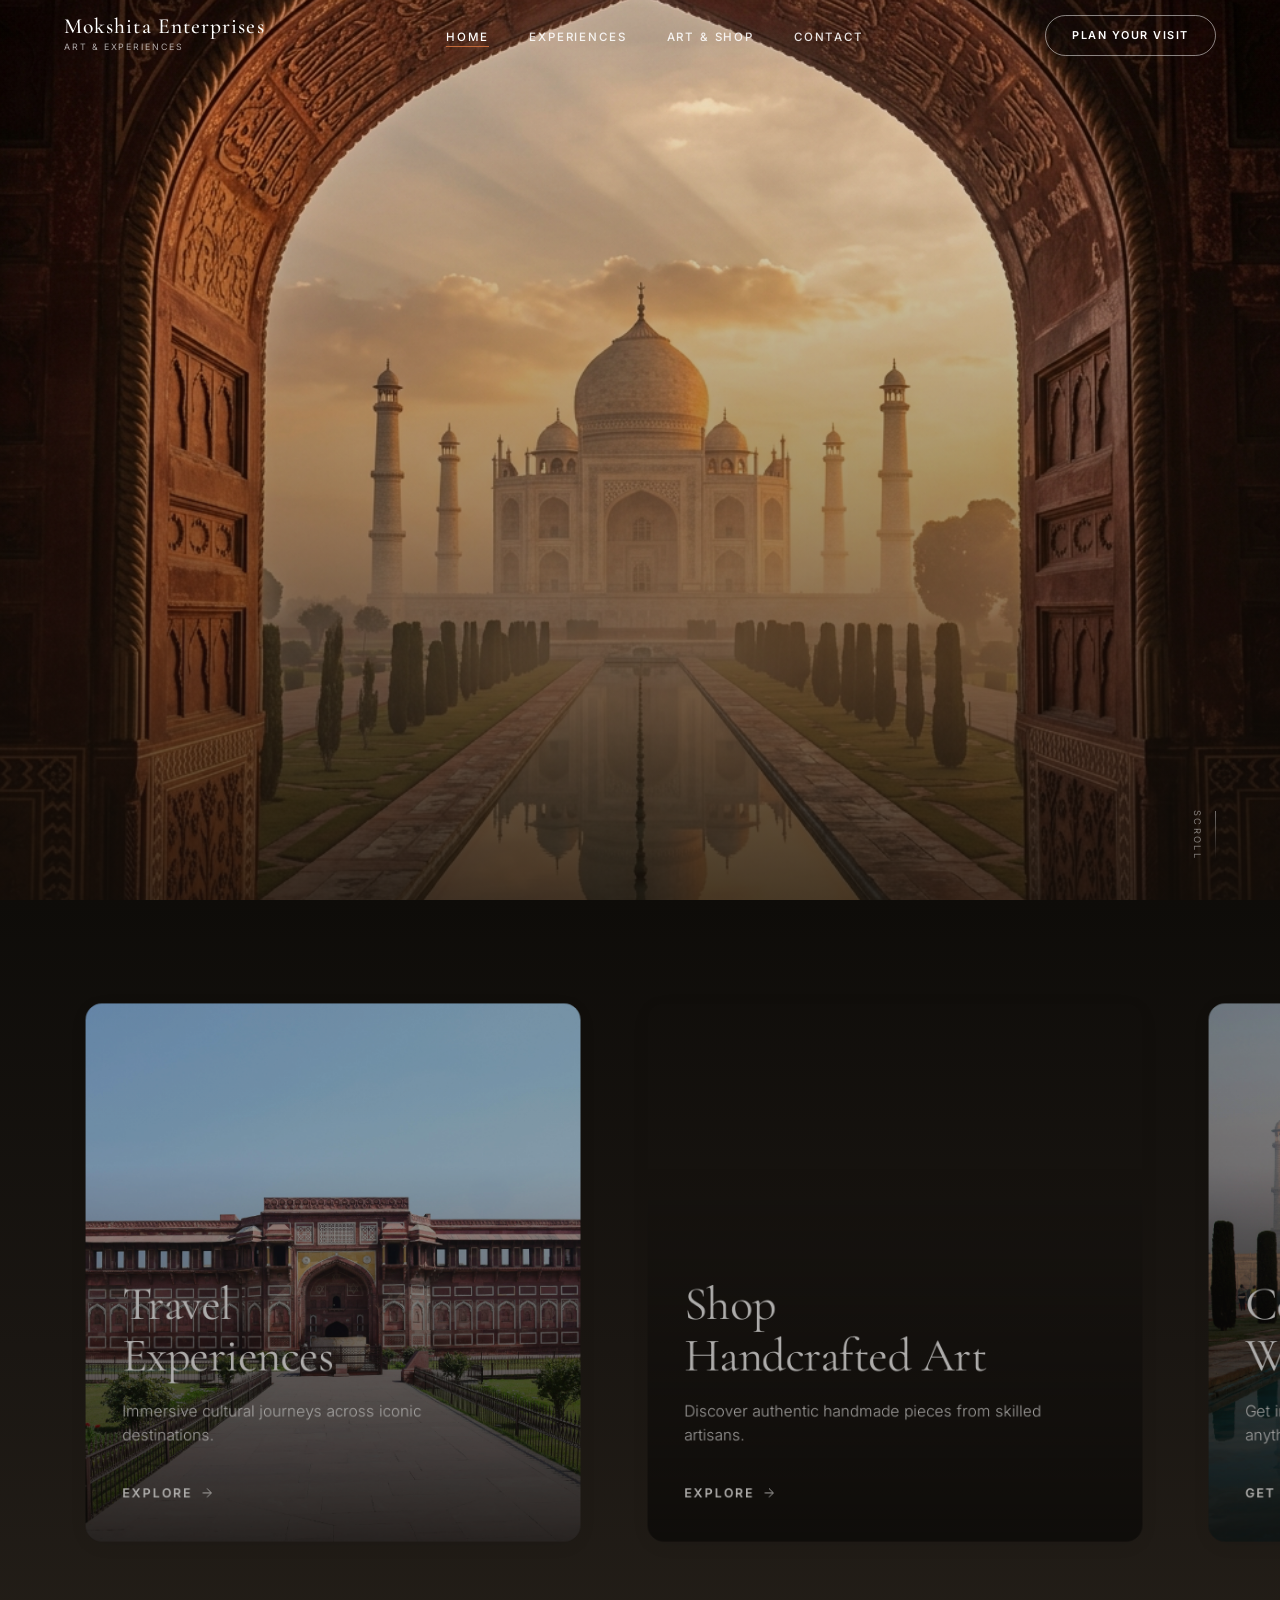
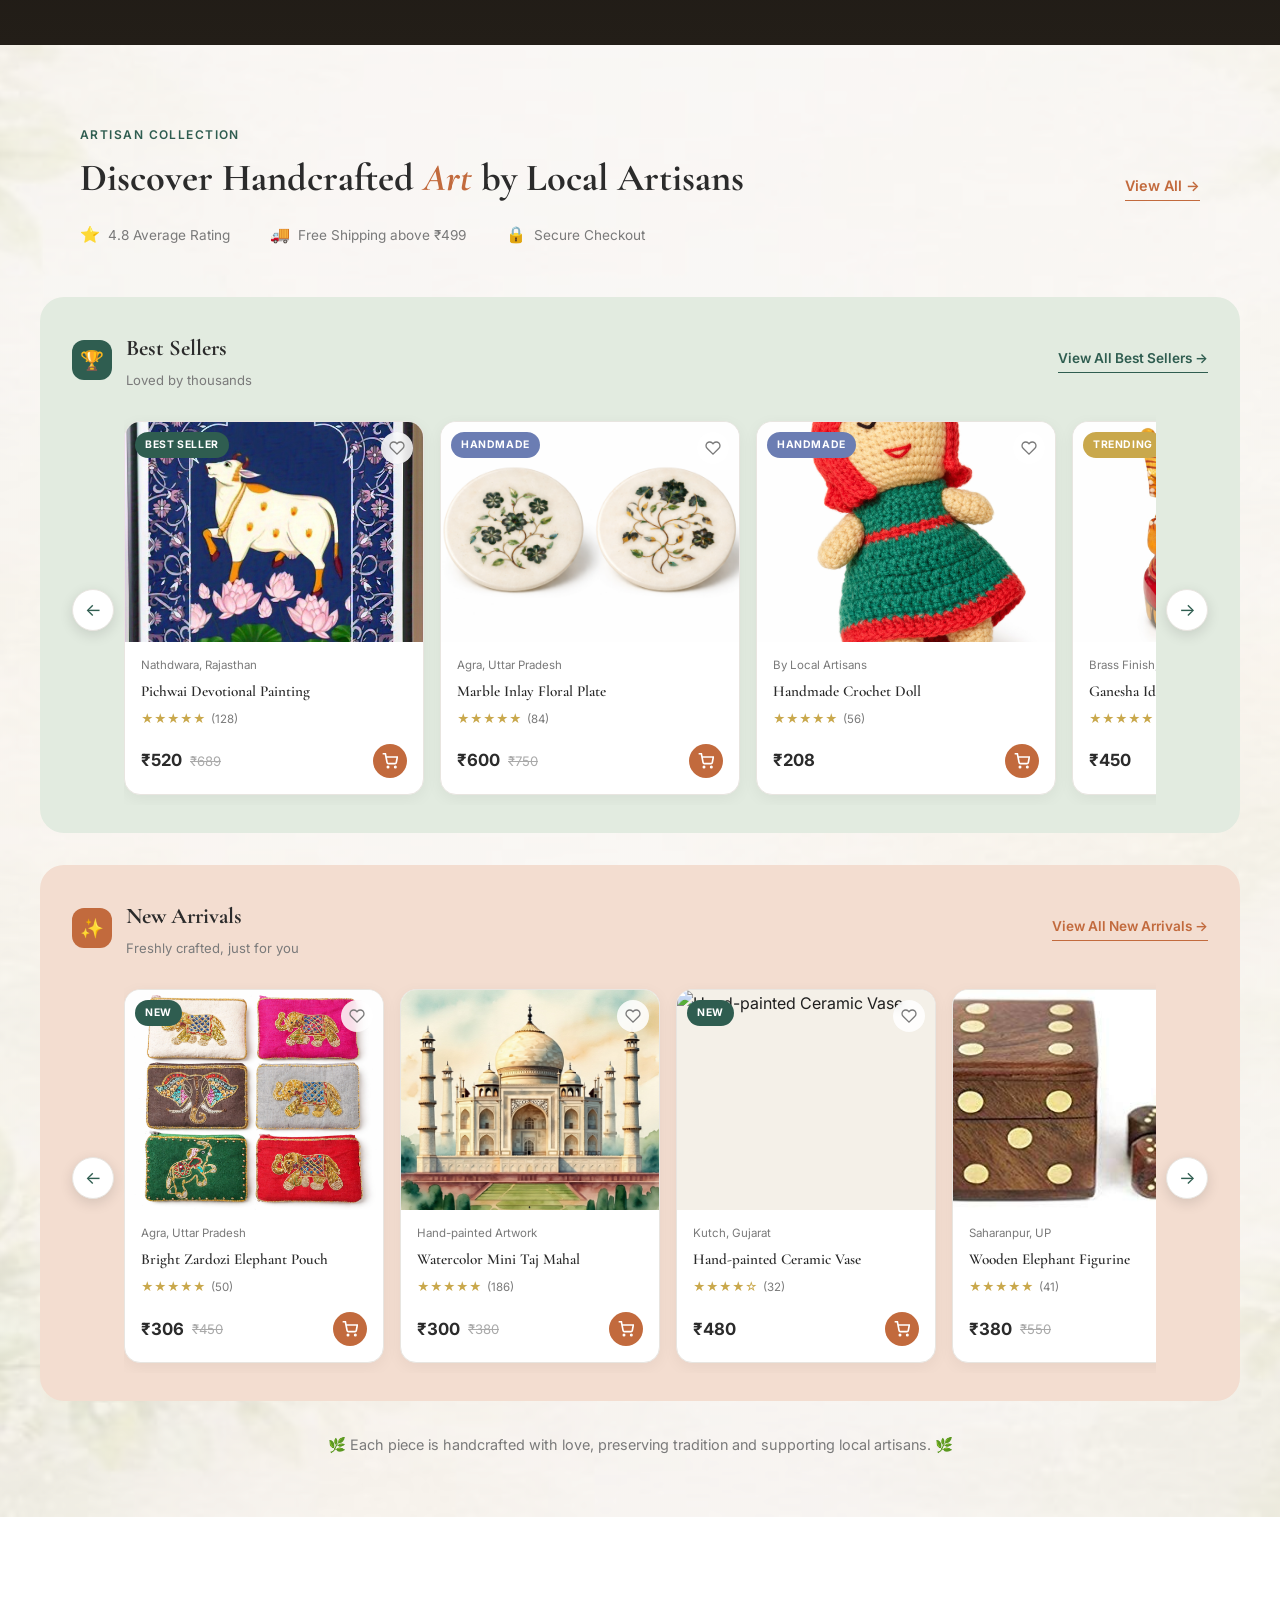
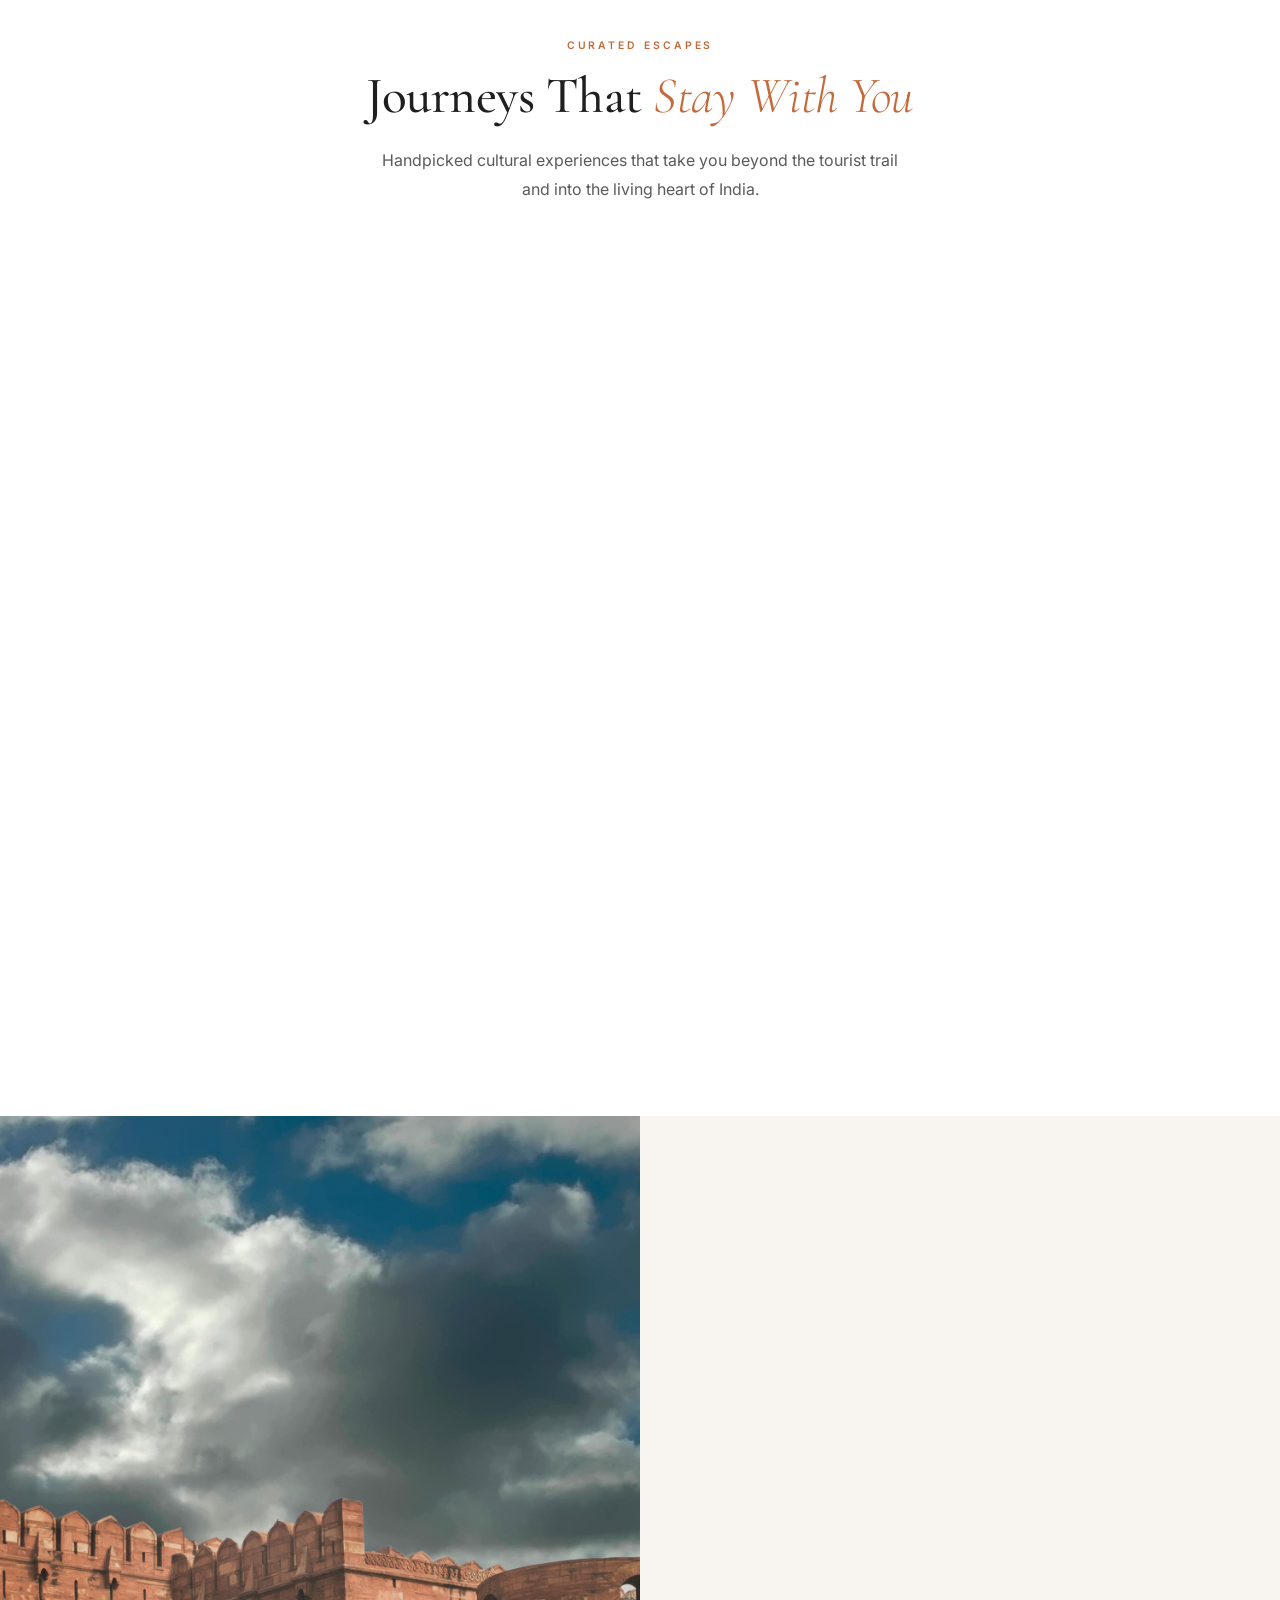
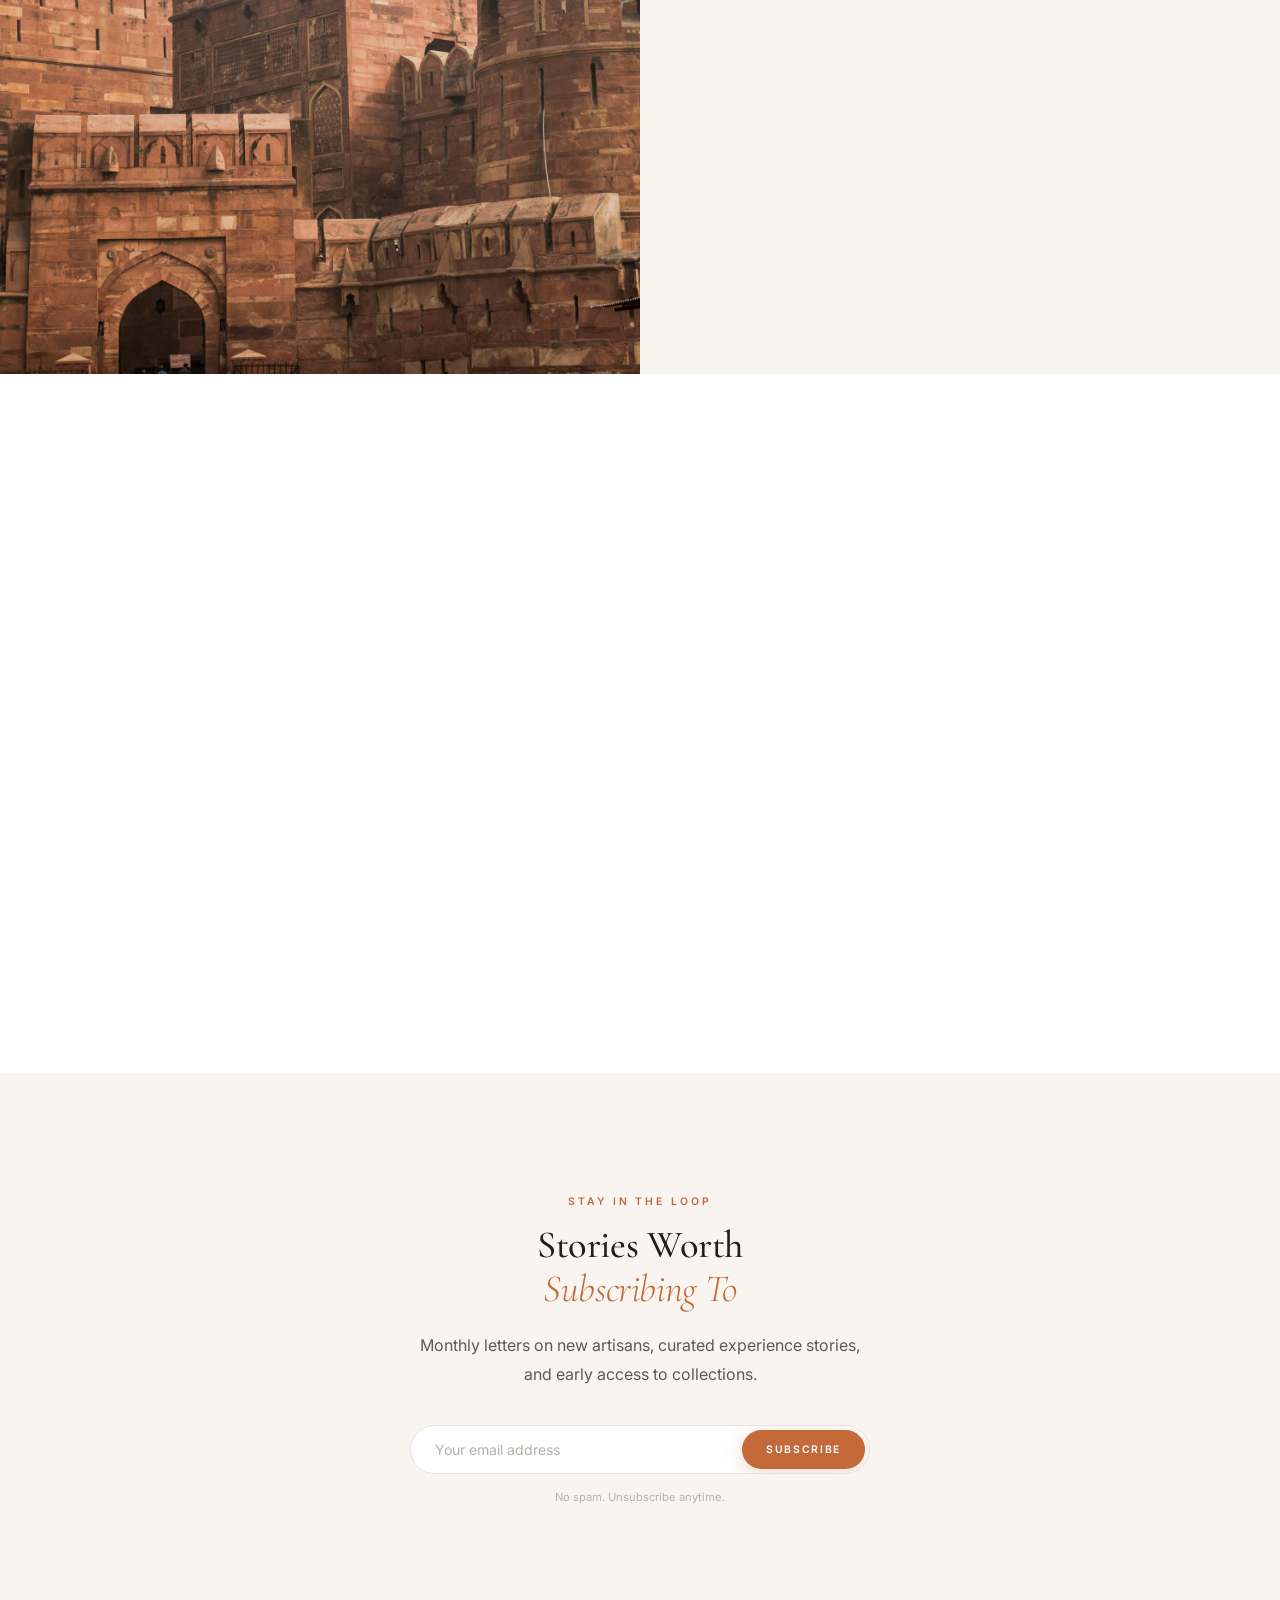
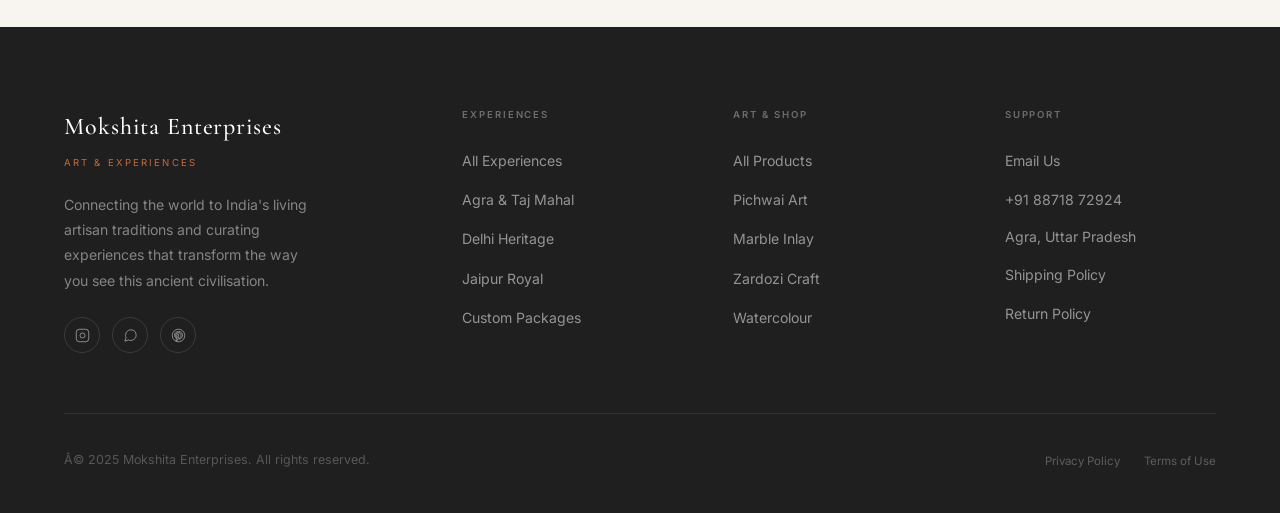
==== commit 99946c72: "your message" ====
--- a/index.html
+++ b/index.html
@@ -3,8 +3,8 @@
 <head>
   <meta charset="UTF-8" />
   <meta name="viewport" content="width=device-width, initial-scale=1.0" />
-  <title>Mokshita Enterprises — Explore India Through Art & Journeys</title>
-  <meta name="description" content="Discover the soul of India through authentic handcrafted artworks and curated cultural travel experiences. Premium Indian handicrafts and journey packages." />
+  <title>Mokshita Enterprises â€” Art &amp; Experiences from India</title>
+  <meta name="description" content="Discover the soul of India through authentic handcrafted art and curated cultural experiences. Premium Indian art and journey packages from Mokshita Enterprises." />
   <link rel="preconnect" href="https://fonts.googleapis.com" />
   <link rel="preconnect" href="https://fonts.gstatic.com" crossorigin />
   <link rel="stylesheet" href="styles.css" />
@@ -12,538 +12,981 @@
 </head>
 <body>
 
-<!-- PAGE LOADER -->
+<!-- â”€â”€ PAGE LOADER â”€â”€â”€â”€â”€â”€â”€â”€â”€â”€â”€â”€â”€â”€â”€â”€â”€â”€â”€â”€â”€â”€â”€â”€â”€â”€â”€â”€â”€â”€â”€â”€â”€â”€â”€â”€â”€â”€â”€â”€ -->
 <div class="page-loader" id="page-loader">
   <div class="loader-emblem"></div>
-  <p class="loader-text">Mokshita Enterprises</p>
+  <p class="loader-text">Mokshita</p>
 </div>
 
-<!-- NAVIGATION -->
+<!-- â”€â”€ NAVIGATION â”€â”€â”€â”€â”€â”€â”€â”€â”€â”€â”€â”€â”€â”€â”€â”€â”€â”€â”€â”€â”€â”€â”€â”€â”€â”€â”€â”€â”€â”€â”€â”€â”€â”€â”€â”€â”€â”€â”€â”€â”€ -->
 <nav class="nav" id="main-nav" aria-label="Main navigation">
   <a href="index.html" class="nav-logo" aria-label="Mokshita Enterprises Home">
     <span class="nav-logo-title">Mokshita Enterprises</span>
-    <span class="nav-logo-sub">Art &amp; Journeys</span>
+    <span class="nav-logo-sub">Art &amp; Experiences</span>
   </a>
   <ul class="nav-links" role="list">
-    <li><a href="index.html" class="nav-link">Home</a></li>
-    <li><a href="handicrafts.html" class="nav-link">Handicrafts</a></li>
-    <li><a href="travel.html" class="nav-link">Travel</a></li>
-    <li><a href="contact.html" class="nav-link">Contact</a></li>
+    <li><a href="index.html"       class="nav-link active">Home</a></li>
+    <li><a href="travel.html"      class="nav-link">Experiences</a></li>
+    <li><a href="handicrafts.html" class="nav-link">Art &amp; Shop</a></li>
+    <li><a href="contact.html"     class="nav-link">Contact</a></li>
   </ul>
-  <a href="contact.html" class="nav-cta">Plan Your Journey</a>
+  <a href="contact.html" class="nav-cta">Plan Your Visit</a>
   <button class="nav-hamburger" id="nav-hamburger" aria-label="Open menu" aria-expanded="false">
     <span></span><span></span><span></span>
   </button>
 </nav>
+
 <div class="mobile-menu" id="mobile-menu" role="navigation">
-  <a href="index.html" class="nav-link">Home</a>
-  <a href="handicrafts.html" class="nav-link">Handicrafts</a>
-  <a href="travel.html" class="nav-link">Travel</a>
-  <a href="contact.html" class="nav-link">Contact</a>
-  <a href="contact.html" class="btn btn-primary" style="width:100%;justify-content:center;margin-top:8px;">Plan Your Journey</a>
+  <a href="index.html"       class="nav-link">Home</a>
+  <a href="travel.html"      class="nav-link">Experiences</a>
+  <a href="handicrafts.html" class="nav-link">Art &amp; Shop</a>
+  <a href="contact.html"     class="nav-link">Contact</a>
+  <a href="contact.html" class="btn btn-primary">Plan Your Visit</a>
 </div>
 
-<!-- ════════════════════════════════════════════════════════
-     HERO SECTION — Cinematic Taj Mahal
-     ════════════════════════════════════════════════════════ -->
-<section class="hero" id="hero" aria-label="Hero section">
-
-  <!-- Background layers -->
-  <div class="hero-bg" id="hero-parallax">
-    <img src="hero-bg.png" alt="Taj Mahal through Mughal gateway at golden hour" class="hero-bg-img" id="hero-bg-img" />
-    <div class="hero-bg-overlay"></div>
-  </div>
-
-  <!-- Animated gate silhouette -->
-  <div class="hero-gate-wrap" id="hero-gate-wrap" aria-hidden="true">
-    <svg class="hero-gate" viewBox="0 0 900 600" preserveAspectRatio="xMidYMid slice">
-      <!-- Left gate pillar -->
-      <g class="gate-left" id="gate-left">
-        <rect x="0" y="0" width="220" height="600" fill="rgba(30,15,5,0.85)" />
-        <path d="M220,600 L220,150 Q220,60 300,60 Q320,60 340,80" fill="rgba(30,15,5,0.85)" />
-        <!-- Decorative arch detail -->
-        <path d="M200,580 L200,200 Q200,100 280,90" fill="none" stroke="rgba(201,168,76,0.25)" stroke-width="1" />
-        <circle cx="200" cy="200" r="3" fill="rgba(201,168,76,0.4)" />
-      </g>
-      <!-- Right gate pillar -->
-      <g class="gate-right" id="gate-right">
-        <rect x="680" y="0" width="220" height="600" fill="rgba(30,15,5,0.85)" />
-        <path d="M680,600 L680,150 Q680,60 600,60 Q580,60 560,80" fill="rgba(30,15,5,0.85)" />
-        <path d="M700,580 L700,200 Q700,100 620,90" fill="none" stroke="rgba(201,168,76,0.25)" stroke-width="1" />
-        <circle cx="700" cy="200" r="3" fill="rgba(201,168,76,0.4)" />
-      </g>
-      <!-- Arch top piece -->
-      <g class="gate-arch" id="gate-arch">
-        <path d="M220,0 L220,60 Q450,-60 680,60 L680,0 Z" fill="rgba(30,15,5,0.9)" />
-        <!-- Arch ornament -->
-        <path d="M250,0 L250,40 Q450,-30 650,40 L650,0" fill="none" stroke="rgba(201,168,76,0.2)" stroke-width="1" />
-        <path d="M290,0 L290,20 Q450,-15 610,20 L610,0" fill="none" stroke="rgba(201,168,76,0.15)" stroke-width="0.5" />
-      </g>
-
-    </svg>
-  </div>
-
-  <!-- Ripple canvas overlay -->
-  <canvas class="hero-ripple" id="ripple-canvas" aria-hidden="true"></canvas>
-
-  <!-- Fog/mist layers -->
-  <div class="hero-fog hero-fog--1" aria-hidden="true"></div>
-  <div class="hero-fog hero-fog--2" aria-hidden="true"></div>
-
-  <!-- Content -->
-  <div class="hero-content" id="hero-content">
+<!-- â•â•â•â•â•â•â•â•â•â•â•â•â•â•â•â•â•â•â•â•â•â•â•â•â•â•â•â•â•â•â•â•â•â•â•â•â•â•â•â•â•â•â•â•â•â•â•â•â•â•â•â•â•â•â•â•
+     1 Â· HERO
+     â•â•â•â•â•â•â•â•â•â•â•â•â•â•â•â•â•â•â•â•â•â•â•â•â•â•â•â•â•â•â•â•â•â•â•â•â•â•â•â•â•â•â•â•â•â•â•â•â•â•â•â•â•â•â•â• -->
+<section class="hero" id="hero" aria-label="Hero">
+
+  <div class="hero-media">
+    <img src="hero-bg.png" alt="Taj Mahal through Mughal archway at golden hour" />
+  </div>
+  <div class="hero-overlay" aria-hidden="true"></div>
+
+  <div class="hero-content">
     <div class="hero-eyebrow" id="hero-eyebrow">
       <span class="hero-eyebrow-line"></span>
-      <span>Est. In Every Brushstroke & Footstep</span>
-      <span class="hero-eyebrow-line"></span>
+      Est. in every brushstroke &amp; footstep
     </div>
     <h1 class="hero-title" id="hero-title">
-      Explore India<br/>
-      <em class="hero-title-accent">Through Art &amp; Journeys</em>
+      Discover India<br/>
+      <em>Through Art &amp;<br/>Experiences</em>
     </h1>
     <p class="hero-subtitle" id="hero-subtitle">
-      Where master artisans breathe life into centuries-old crafts,<br class="desktop-br"/>
-      and curated voyages unveil the living poetry of Bharat.
+      Curated journeys through ancient cities, paired with handcrafted treasures born in the same dust of those magnificent places.
     </p>
-    <div class="hero-cta-row" id="hero-cta">
-      <a href="handicrafts.html" class="btn btn-primary hero-btn">
-        <svg width="16" height="16" viewBox="0 0 24 24" fill="none" stroke="currentColor" stroke-width="2"><path d="M12 2L2 7l10 5 10-5-10-5z"/><path d="M2 17l10 5 10-5"/><path d="M2 12l10 5 10-5"/></svg>
-        Discover Crafts
-      </a>
-      <a href="travel.html" class="btn btn-ghost hero-btn">
-        <svg width="16" height="16" viewBox="0 0 24 24" fill="none" stroke="currentColor" stroke-width="2"><circle cx="12" cy="12" r="10"/><path d="M2 12h20"/><path d="M12 2a15.3 15.3 0 0 1 4 10 15.3 15.3 0 0 1-4 10 15.3 15.3 0 0 1-4-10 15.3 15.3 0 0 1 4-10z"/></svg>
-        Plan a Journey
-      </a>
-    </div>
-    <div class="hero-scroll-cue" aria-hidden="true">
-      <div class="hero-scroll-line"></div>
-      <span>Scroll to explore</span>
-    </div>
+    <div class="hero-actions" id="hero-actions">
+      <a href="travel.html" class="btn btn-primary">Plan Your Visit</a>
+      <a href="handicrafts.html" class="btn btn-ghost">Explore Collection</a>
+    </div>
+  </div>
+
+  <div class="hero-scroll" aria-hidden="true">
+    <div class="hero-scroll-line"></div>
+    <span>Scroll</span>
   </div>
 
 </section>
 
-<!-- ════════════════════════════════════════════════════════
-     STORY STRIP
-     ════════════════════════════════════════════════════════ -->
-<section class="section section--dark story-strip">
-  <div class="story-grid">
-    <div class="story-text reveal">
-      <div class="section-eyebrow">Our Philosophy</div>
-      <h2 class="section-title">Crafted by Hands.<br/>Carried by the Wind.</h2>
-      <p class="section-subtitle">
-        India's greatest artworks were never born in factories — they were woven into the dust of ancient cities, fired in village kilns, and painted in devotion. We bring these stories to your home, and invite you to walk the paths that inspired them.
+
+<!-- â•â•â•â•â•â•â•â•â•â•â•â•â•â•â•â•â•â•â•â•â•â•â•â•â•â•â•â•â•â•â•â•â•â•â•â•â•â•â•â•â•â•â•â•â•â•â•â•â•â•â•â•â•â•â•â•
+     2 Â· EXPLORE â€” HORIZONTAL CARDS
+     â•â•â•â•â•â•â•â•â•â•â•â•â•â•â•â•â•â•â•â•â•â•â•â•â•â•â•â•â•â•â•â•â•â•â•â•â•â•â•â•â•â•â•â•â•â•â•â•â•â•â•â•â•â•â•â• -->
+<section class="explore-cards-section" aria-label="Explore our offerings">
+  <div class="explore-cards-track">
+    
+    <!-- Card 1: Travel -->
+    <a href="travel.html" class="explore-card explore-card--travel">
+      <div class="explore-card-content">
+        <h2 class="explore-card-title">Travel<br/>Experiences</h2>
+        <p class="explore-card-desc">Immersive cultural journeys across iconic destinations.</p>
+        <div class="explore-card-cta">
+          Explore
+          <svg width="16" height="16" viewBox="0 0 24 24" fill="none" stroke="currentColor" stroke-width="1.5"><path d="M5 12h14M12 5l7 7-7 7"/></svg>
+        </div>
+      </div>
+    </a>
+
+    <!-- Card 2: Shop -->
+    <a href="handicrafts.html" class="explore-card explore-card--shop">
+      <div class="explore-card-content">
+        <h2 class="explore-card-title">Shop<br/>Handcrafted Art</h2>
+        <p class="explore-card-desc">Discover authentic handmade pieces from skilled artisans.</p>
+        <div class="explore-card-cta">
+          Explore
+          <svg width="16" height="16" viewBox="0 0 24 24" fill="none" stroke="currentColor" stroke-width="1.5"><path d="M5 12h14M12 5l7 7-7 7"/></svg>
+        </div>
+      </div>
+    </a>
+
+    <!-- Card 3: Connect -->
+    <a href="contact.html" class="explore-card explore-card--connect">
+      <div class="explore-card-content">
+        <h2 class="explore-card-title">Connect<br/>With Us</h2>
+        <p class="explore-card-desc">Get in touch to plan your experience or ask anything.</p>
+        <div class="explore-card-cta">
+          Get Started
+          <svg width="16" height="16" viewBox="0 0 24 24" fill="none" stroke="currentColor" stroke-width="1.5"><path d="M5 12h14M12 5l7 7-7 7"/></svg>
+        </div>
+      </div>
+    </a>
+
+  </div>
+</section>
+
+
+<!-- â•â•â•â•â•â•â•â•â•â•â•â•â•â•â•â•â•â•â•â•â•â•â•â•â•â•â•â•â•â•â•â•â•â•â•â•â•â•â•â•â•â•â•â•â•â•â•â•â•â•â•â•â•â•â•â•
+     3 Â· ARTISAN COLLECTION â€” DUAL ROW HORIZONTAL
+     â•â•â•â•â•â•â•â•â•â•â•â•â•â•â•â•â•â•â•â•â•â•â•â•â•â•â•â•â•â•â•â•â•â•â•â•â•â•â•â•â•â•â•â•â•â•â•â•â•â•â•â•â•â•â•â• -->
+<section class="artisan-shop-section" id="artisan-shop" aria-label="Handcrafted art collection">
+
+  <!-- Decorative leaf SVGs -->
+  <div class="artisan-leaf artisan-leaf--tl" aria-hidden="true">
+    <svg width="180" height="180" viewBox="0 0 180 180" fill="none"><path d="M10 170 Q20 80 100 20 Q160 60 160 160 Q90 140 10 170Z" fill="#2f5d50" opacity="0.07"/><path d="M30 160 Q50 90 120 40" stroke="#2f5d50" stroke-width="1.5" fill="none" opacity="0.1"/></svg>
+  </div>
+  <div class="artisan-leaf artisan-leaf--br" aria-hidden="true">
+    <svg width="160" height="160" viewBox="0 0 160 160" fill="none"><path d="M150 10 Q140 90 60 150 Q10 110 10 20 Q80 30 150 10Z" fill="#c26a3d" opacity="0.06"/></svg>
+  </div>
+
+  <!-- SECTION HEADER -->
+  <div class="artisan-shop-header">
+    <div class="artisan-shop-header-left">
+      <span class="artisan-shop-label">ARTISAN COLLECTION</span>
+      <h2 class="artisan-shop-heading">Discover Handcrafted <em>Art</em> by Local Artisans</h2>
+    </div>
+    <a href="handicrafts.html" class="artisan-shop-viewall">View All &#8594;</a>
+  </div>
+
+  <!-- TRUST BAR -->
+  <div class="artisan-shop-trustbar">
+    <div class="artisan-trust-item"><span class="artisan-trust-icon">&#11088;</span><span>4.8 Average Rating</span></div>
+    <div class="artisan-trust-item"><span class="artisan-trust-icon">&#128666;</span><span>Free Shipping above &#8377;499</span></div>
+    <div class="artisan-trust-item"><span class="artisan-trust-icon">&#128274;</span><span>Secure Checkout</span></div>
+  </div>
+
+  <!-- â”€â”€â”€ ROW 1: BEST SELLERS â”€â”€â”€â”€â”€â”€â”€â”€â”€â”€â”€â”€â”€â”€â”€â”€â”€â”€â”€â”€â”€â”€â”€â”€â”€â”€â”€â”€ -->
+  <div class="artisan-row artisan-row--sage">
+    <div class="artisan-row-header">
+      <div class="artisan-row-header-left">
+        <div class="artisan-row-icon artisan-row-icon--green">&#127942;</div>
+        <div>
+          <h3 class="artisan-row-title">Best Sellers</h3>
+          <p class="artisan-row-sub">Loved by thousands</p>
+        </div>
+      </div>
+      <a href="handicrafts.html" class="artisan-row-viewall artisan-row-viewall--green">View All Best Sellers &#8594;</a>
+    </div>
+    <div class="artisan-scroll-wrap">
+      <button class="artisan-arrow artisan-arrow--prev" id="bs-prev" aria-label="Scroll left">&#8592;</button>
+      <div class="artisan-scroll-track" id="bs-track">
+
+        <article class="artisan-card">
+          <div class="artisan-card-img-wrap">
+            <span class="artisan-badge artisan-badge--best">BEST SELLER</span>
+            <button class="artisan-wishlist" aria-label="Wishlist"><svg viewBox="0 0 24 24" fill="none" stroke="currentColor" stroke-width="2"><path d="M20.84 4.61a5.5 5.5 0 0 0-7.78 0L12 5.67l-1.06-1.06a5.5 5.5 0 0 0-7.78 7.78l1.06 1.06L12 21.23l7.78-7.78 1.06-1.06a5.5 5.5 0 0 0 0-7.78z"/></svg></button>
+            <img src="images/items/pichwai art3.jpeg" alt="Pichwai Devotional Painting" loading="lazy" />
+          </div>
+          <div class="artisan-card-body">
+            <p class="artisan-card-origin">Nathdwara, Rajasthan</p>
+            <h4 class="artisan-card-name">Pichwai Devotional Painting</h4>
+            <div class="artisan-card-rating"><span class="artisan-stars">&#9733;&#9733;&#9733;&#9733;&#9733;</span><span class="artisan-rating-count">(128)</span></div>
+            <div class="artisan-card-price-row">
+              <span class="artisan-price">&#8377;520</span><span class="artisan-orig">&#8377;689</span>
+              <button class="artisan-atc" aria-label="Add to cart"><svg viewBox="0 0 24 24" fill="none" stroke="currentColor" stroke-width="2.5"><circle cx="9" cy="21" r="1"/><circle cx="20" cy="21" r="1"/><path d="M1 1h4l2.68 13.39a2 2 0 0 0 2 1.61h9.72a2 2 0 0 0 2-1.61L23 6H6"/></svg></button>
+            </div>
+          </div>
+        </article>
+
+        <article class="artisan-card">
+          <div class="artisan-card-img-wrap">
+            <span class="artisan-badge artisan-badge--handmade">HANDMADE</span>
+            <button class="artisan-wishlist" aria-label="Wishlist"><svg viewBox="0 0 24 24" fill="none" stroke="currentColor" stroke-width="2"><path d="M20.84 4.61a5.5 5.5 0 0 0-7.78 0L12 5.67l-1.06-1.06a5.5 5.5 0 0 0-7.78 7.78l1.06 1.06L12 21.23l7.78-7.78 1.06-1.06a5.5 5.5 0 0 0 0-7.78z"/></svg></button>
+            <img src="images/items/Handcrafted marble plates with floral design (1).png" alt="Marble Inlay Floral Plate" loading="lazy" />
+          </div>
+          <div class="artisan-card-body">
+            <p class="artisan-card-origin">Agra, Uttar Pradesh</p>
+            <h4 class="artisan-card-name">Marble Inlay Floral Plate</h4>
+            <div class="artisan-card-rating"><span class="artisan-stars">&#9733;&#9733;&#9733;&#9733;&#9733;</span><span class="artisan-rating-count">(84)</span></div>
+            <div class="artisan-card-price-row">
+              <span class="artisan-price">&#8377;600</span><span class="artisan-orig">&#8377;750</span>
+              <button class="artisan-atc" aria-label="Add to cart"><svg viewBox="0 0 24 24" fill="none" stroke="currentColor" stroke-width="2.5"><circle cx="9" cy="21" r="1"/><circle cx="20" cy="21" r="1"/><path d="M1 1h4l2.68 13.39a2 2 0 0 0 2 1.61h9.72a2 2 0 0 0 2-1.61L23 6H6"/></svg></button>
+            </div>
+          </div>
+        </article>
+
+        <article class="artisan-card">
+          <div class="artisan-card-img-wrap">
+            <span class="artisan-badge artisan-badge--handmade">HANDMADE</span>
+            <button class="artisan-wishlist" aria-label="Wishlist"><svg viewBox="0 0 24 24" fill="none" stroke="currentColor" stroke-width="2"><path d="M20.84 4.61a5.5 5.5 0 0 0-7.78 0L12 5.67l-1.06-1.06a5.5 5.5 0 0 0-7.78 7.78l1.06 1.06L12 21.23l7.78-7.78 1.06-1.06a5.5 5.5 0 0 0 0-7.78z"/></svg></button>
+            <img src="images/items/Handmade crochet doll with vibrant yarn details.png" alt="Handmade Crochet Doll" loading="lazy" />
+          </div>
+          <div class="artisan-card-body">
+            <p class="artisan-card-origin">By Local Artisans</p>
+            <h4 class="artisan-card-name">Handmade Crochet Doll</h4>
+            <div class="artisan-card-rating"><span class="artisan-stars">&#9733;&#9733;&#9733;&#9733;&#9733;</span><span class="artisan-rating-count">(56)</span></div>
+            <div class="artisan-card-price-row">
+              <span class="artisan-price">&#8377;208</span>
+              <button class="artisan-atc" aria-label="Add to cart"><svg viewBox="0 0 24 24" fill="none" stroke="currentColor" stroke-width="2.5"><circle cx="9" cy="21" r="1"/><circle cx="20" cy="21" r="1"/><path d="M1 1h4l2.68 13.39a2 2 0 0 0 2 1.61h9.72a2 2 0 0 0 2-1.61L23 6H6"/></svg></button>
+            </div>
+          </div>
+        </article>
+
+        <article class="artisan-card">
+          <div class="artisan-card-img-wrap">
+            <span class="artisan-badge artisan-badge--trending">TRENDING</span>
+            <button class="artisan-wishlist" aria-label="Wishlist"><svg viewBox="0 0 24 24" fill="none" stroke="currentColor" stroke-width="2"><path d="M20.84 4.61a5.5 5.5 0 0 0-7.78 0L12 5.67l-1.06-1.06a5.5 5.5 0 0 0-7.78 7.78l1.06 1.06L12 21.23l7.78-7.78 1.06-1.06a5.5 5.5 0 0 0 0-7.78z"/></svg></button>
+            <img src="images/items/Handcrafted Ganesha idol on white background.png" alt="Ganesha Idol" loading="lazy" />
+          </div>
+          <div class="artisan-card-body">
+            <p class="artisan-card-origin">Brass Finish, Jaipur</p>
+            <h4 class="artisan-card-name">Ganesha Idol</h4>
+            <div class="artisan-card-rating"><span class="artisan-stars">&#9733;&#9733;&#9733;&#9733;&#9733;</span><span class="artisan-rating-count">(96)</span></div>
+            <div class="artisan-card-price-row">
+              <span class="artisan-price">&#8377;450</span>
+              <button class="artisan-atc" aria-label="Add to cart"><svg viewBox="0 0 24 24" fill="none" stroke="currentColor" stroke-width="2.5"><circle cx="9" cy="21" r="1"/><circle cx="20" cy="21" r="1"/><path d="M1 1h4l2.68 13.39a2 2 0 0 0 2 1.61h9.72a2 2 0 0 0 2-1.61L23 6H6"/></svg></button>
+            </div>
+          </div>
+        </article>
+
+        <article class="artisan-card">
+          <div class="artisan-card-img-wrap">
+            <span class="artisan-badge artisan-badge--festive">FESTIVE PICK</span>
+            <button class="artisan-wishlist" aria-label="Wishlist"><svg viewBox="0 0 24 24" fill="none" stroke="currentColor" stroke-width="2"><path d="M20.84 4.61a5.5 5.5 0 0 0-7.78 0L12 5.67l-1.06-1.06a5.5 5.5 0 0 0-7.78 7.78l1.06 1.06L12 21.23l7.78-7.78 1.06-1.06a5.5 5.5 0 0 0 0-7.78z"/></svg></button>
+            <img src="images/items/Set of colourful ceramic diyas.png" alt="Colorful Ceramic Diya Set" loading="lazy" />
+          </div>
+          <div class="artisan-card-body">
+            <p class="artisan-card-origin">Jaipur, Rajasthan</p>
+            <h4 class="artisan-card-name">Colorful Ceramic Diya Set</h4>
+            <div class="artisan-card-rating"><span class="artisan-stars">&#9733;&#9733;&#9733;&#9733;&#9733;</span><span class="artisan-rating-count">(72)</span></div>
+            <div class="artisan-card-price-row">
+              <span class="artisan-price">&#8377;250</span><span class="artisan-orig">&#8377;360</span>
+              <button class="artisan-atc" aria-label="Add to cart"><svg viewBox="0 0 24 24" fill="none" stroke="currentColor" stroke-width="2.5"><circle cx="9" cy="21" r="1"/><circle cx="20" cy="21" r="1"/><path d="M1 1h4l2.68 13.39a2 2 0 0 0 2 1.61h9.72a2 2 0 0 0 2-1.61L23 6H6"/></svg></button>
+            </div>
+          </div>
+        </article>
+
+        <article class="artisan-card">
+          <div class="artisan-card-img-wrap">
+            <button class="artisan-wishlist" aria-label="Wishlist"><svg viewBox="0 0 24 24" fill="none" stroke="currentColor" stroke-width="2"><path d="M20.84 4.61a5.5 5.5 0 0 0-7.78 0L12 5.67l-1.06-1.06a5.5 5.5 0 0 0-7.78 7.78l1.06 1.06L12 21.23l7.78-7.78 1.06-1.06a5.5 5.5 0 0 0 0-7.78z"/></svg></button>
+            <img src="images/items/Intricately carved wooden jewelry box.png" alt="Carved Wooden Jewelry Box" loading="lazy" />
+          </div>
+          <div class="artisan-card-body">
+            <p class="artisan-card-origin">Saharanpur, UP</p>
+            <h4 class="artisan-card-name">Carved Wooden Jewelry Box</h4>
+            <div class="artisan-card-rating"><span class="artisan-stars">&#9733;&#9733;&#9733;&#9733;&#9734;</span><span class="artisan-rating-count">(38)</span></div>
+            <div class="artisan-card-price-row">
+              <span class="artisan-price">&#8377;750</span>
+              <button class="artisan-atc" aria-label="Add to cart"><svg viewBox="0 0 24 24" fill="none" stroke="currentColor" stroke-width="2.5"><circle cx="9" cy="21" r="1"/><circle cx="20" cy="21" r="1"/><path d="M1 1h4l2.68 13.39a2 2 0 0 0 2 1.61h9.72a2 2 0 0 0 2-1.61L23 6H6"/></svg></button>
+            </div>
+          </div>
+        </article>
+
+      </div>
+      <button class="artisan-arrow artisan-arrow--next" id="bs-next" aria-label="Scroll right">&#8594;</button>
+    </div>
+  </div>
+
+  <!-- â”€â”€â”€ ROW 2: NEW ARRIVALS â”€â”€â”€â”€â”€â”€â”€â”€â”€â”€â”€â”€â”€â”€â”€â”€â”€â”€â”€â”€â”€â”€â”€â”€â”€â”€â”€â”€ -->
+  <div class="artisan-row artisan-row--peach">
+    <div class="artisan-row-header">
+      <div class="artisan-row-header-left">
+        <div class="artisan-row-icon artisan-row-icon--peach">&#10024;</div>
+        <div>
+          <h3 class="artisan-row-title">New Arrivals</h3>
+          <p class="artisan-row-sub">Freshly crafted, just for you</p>
+        </div>
+      </div>
+      <a href="handicrafts.html" class="artisan-row-viewall artisan-row-viewall--peach">View All New Arrivals &#8594;</a>
+    </div>
+    <div class="artisan-scroll-wrap">
+      <button class="artisan-arrow artisan-arrow--prev artisan-arrow--peach" id="na-prev" aria-label="Scroll left">&#8592;</button>
+      <div class="artisan-scroll-track" id="na-track">
+
+        <article class="artisan-card artisan-card--sm">
+          <div class="artisan-card-img-wrap">
+            <span class="artisan-badge artisan-badge--new">NEW</span>
+            <button class="artisan-wishlist" aria-label="Wishlist"><svg viewBox="0 0 24 24" fill="none" stroke="currentColor" stroke-width="2"><path d="M20.84 4.61a5.5 5.5 0 0 0-7.78 0L12 5.67l-1.06-1.06a5.5 5.5 0 0 0-7.78 7.78l1.06 1.06L12 21.23l7.78-7.78 1.06-1.06a5.5 5.5 0 0 0 0-7.78z"/></svg></button>
+            <img src="images/items/Intricate Zardozi embroidered elephant pouches.png" alt="Bright Zardozi Elephant Pouch" loading="lazy" />
+          </div>
+          <div class="artisan-card-body">
+            <p class="artisan-card-origin">Agra, Uttar Pradesh</p>
+            <h4 class="artisan-card-name">Bright Zardozi Elephant Pouch</h4>
+            <div class="artisan-card-rating"><span class="artisan-stars">&#9733;&#9733;&#9733;&#9733;&#9733;</span><span class="artisan-rating-count">(50)</span></div>
+            <div class="artisan-card-price-row">
+              <span class="artisan-price">&#8377;306</span><span class="artisan-orig">&#8377;450</span>
+              <button class="artisan-atc" aria-label="Add to cart"><svg viewBox="0 0 24 24" fill="none" stroke="currentColor" stroke-width="2.5"><circle cx="9" cy="21" r="1"/><circle cx="20" cy="21" r="1"/><path d="M1 1h4l2.68 13.39a2 2 0 0 0 2 1.61h9.72a2 2 0 0 0 2-1.61L23 6H6"/></svg></button>
+            </div>
+          </div>
+        </article>
+
+        <article class="artisan-card artisan-card--sm">
+          <div class="artisan-card-img-wrap">
+            <button class="artisan-wishlist" aria-label="Wishlist"><svg viewBox="0 0 24 24" fill="none" stroke="currentColor" stroke-width="2"><path d="M20.84 4.61a5.5 5.5 0 0 0-7.78 0L12 5.67l-1.06-1.06a5.5 5.5 0 0 0-7.78 7.78l1.06 1.06L12 21.23l7.78-7.78 1.06-1.06a5.5 5.5 0 0 0 0-7.78z"/></svg></button>
+            <img src="images/items/watercolourtajmahal1.jpeg" alt="Watercolor Mini Taj Mahal" loading="lazy" />
+          </div>
+          <div class="artisan-card-body">
+            <p class="artisan-card-origin">Hand-painted Artwork</p>
+            <h4 class="artisan-card-name">Watercolor Mini Taj Mahal</h4>
+            <div class="artisan-card-rating"><span class="artisan-stars">&#9733;&#9733;&#9733;&#9733;&#9733;</span><span class="artisan-rating-count">(186)</span></div>
+            <div class="artisan-card-price-row">
+              <span class="artisan-price">&#8377;300</span><span class="artisan-orig">&#8377;380</span>
+              <button class="artisan-atc" aria-label="Add to cart"><svg viewBox="0 0 24 24" fill="none" stroke="currentColor" stroke-width="2.5"><circle cx="9" cy="21" r="1"/><circle cx="20" cy="21" r="1"/><path d="M1 1h4l2.68 13.39a2 2 0 0 0 2 1.61h9.72a2 2 0 0 0 2-1.61L23 6H6"/></svg></button>
+            </div>
+          </div>
+        </article>
+
+        <article class="artisan-card artisan-card--sm">
+          <div class="artisan-card-img-wrap">
+            <span class="artisan-badge artisan-badge--new">NEW</span>
+            <button class="artisan-wishlist" aria-label="Wishlist"><svg viewBox="0 0 24 24" fill="none" stroke="currentColor" stroke-width="2"><path d="M20.84 4.61a5.5 5.5 0 0 0-7.78 0L12 5.67l-1.06-1.06a5.5 5.5 0 0 0-7.78 7.78l1.06 1.06L12 21.23l7.78-7.78 1.06-1.06a5.5 5.5 0 0 0 0-7.78z"/></svg></button>
+            <img src="images/items/Hand-painted ceramic pot in blue and white with a floral pattern.png" alt="Hand-painted Ceramic Vase" loading="lazy" />
+          </div>
+          <div class="artisan-card-body">
+            <p class="artisan-card-origin">Kutch, Gujarat</p>
+            <h4 class="artisan-card-name">Hand-painted Ceramic Vase</h4>
+            <div class="artisan-card-rating"><span class="artisan-stars">&#9733;&#9733;&#9733;&#9733;&#9734;</span><span class="artisan-rating-count">(32)</span></div>
+            <div class="artisan-card-price-row">
+              <span class="artisan-price">&#8377;480</span>
+              <button class="artisan-atc" aria-label="Add to cart"><svg viewBox="0 0 24 24" fill="none" stroke="currentColor" stroke-width="2.5"><circle cx="9" cy="21" r="1"/><circle cx="20" cy="21" r="1"/><path d="M1 1h4l2.68 13.39a2 2 0 0 0 2 1.61h9.72a2 2 0 0 0 2-1.61L23 6H6"/></svg></button>
+            </div>
+          </div>
+        </article>
+
+        <article class="artisan-card artisan-card--sm">
+          <div class="artisan-card-img-wrap">
+            <button class="artisan-wishlist" aria-label="Wishlist"><svg viewBox="0 0 24 24" fill="none" stroke="currentColor" stroke-width="2"><path d="M20.84 4.61a5.5 5.5 0 0 0-7.78 0L12 5.67l-1.06-1.06a5.5 5.5 0 0 0-7.78 7.78l1.06 1.06L12 21.23l7.78-7.78 1.06-1.06a5.5 5.5 0 0 0 0-7.78z"/></svg></button>
+            <img src="images/items/Wooden dice and wooden die holder.jpg.jpeg" alt="Wooden Elephant Figurine" loading="lazy" />
+          </div>
+          <div class="artisan-card-body">
+            <p class="artisan-card-origin">Saharanpur, UP</p>
+            <h4 class="artisan-card-name">Wooden Elephant Figurine</h4>
+            <div class="artisan-card-rating"><span class="artisan-stars">&#9733;&#9733;&#9733;&#9733;&#9733;</span><span class="artisan-rating-count">(41)</span></div>
+            <div class="artisan-card-price-row">
+              <span class="artisan-price">&#8377;380</span><span class="artisan-orig">&#8377;550</span>
+              <button class="artisan-atc" aria-label="Add to cart"><svg viewBox="0 0 24 24" fill="none" stroke="currentColor" stroke-width="2.5"><circle cx="9" cy="21" r="1"/><circle cx="20" cy="21" r="1"/><path d="M1 1h4l2.68 13.39a2 2 0 0 0 2 1.61h9.72a2 2 0 0 0 2-1.61L23 6H6"/></svg></button>
+            </div>
+          </div>
+        </article>
+
+        <article class="artisan-card artisan-card--sm">
+          <div class="artisan-card-img-wrap">
+            <button class="artisan-wishlist" aria-label="Wishlist"><svg viewBox="0 0 24 24" fill="none" stroke="currentColor" stroke-width="2"><path d="M20.84 4.61a5.5 5.5 0 0 0-7.78 0L12 5.67l-1.06-1.06a5.5 5.5 0 0 0-7.78 7.78l1.06 1.06L12 21.23l7.78-7.78 1.06-1.06a5.5 5.5 0 0 0 0-7.78z"/></svg></button>
+            <img src="images/items/Handcrafted marble plates with floral design (1).png" alt="Marble Coaster Set" loading="lazy" />
+          </div>
+          <div class="artisan-card-body">
+            <p class="artisan-card-origin">Makrana Marble, Rajasthan</p>
+            <h4 class="artisan-card-name">Marble Coaster Set</h4>
+            <div class="artisan-card-rating"><span class="artisan-stars">&#9733;&#9733;&#9733;&#9733;&#9734;</span><span class="artisan-rating-count">(29)</span></div>
+            <div class="artisan-card-price-row">
+              <span class="artisan-price">&#8377;320</span>
+              <button class="artisan-atc" aria-label="Add to cart"><svg viewBox="0 0 24 24" fill="none" stroke="currentColor" stroke-width="2.5"><circle cx="9" cy="21" r="1"/><circle cx="20" cy="21" r="1"/><path d="M1 1h4l2.68 13.39a2 2 0 0 0 2 1.61h9.72a2 2 0 0 0 2-1.61L23 6H6"/></svg></button>
+            </div>
+          </div>
+        </article>
+
+        <article class="artisan-card artisan-card--sm">
+          <div class="artisan-card-img-wrap">
+            <span class="artisan-badge artisan-badge--new">NEW</span>
+            <button class="artisan-wishlist" aria-label="Wishlist"><svg viewBox="0 0 24 24" fill="none" stroke="currentColor" stroke-width="2"><path d="M20.84 4.61a5.5 5.5 0 0 0-7.78 0L12 5.67l-1.06-1.06a5.5 5.5 0 0 0-7.78 7.78l1.06 1.06L12 21.23l7.78-7.78 1.06-1.06a5.5 5.5 0 0 0 0-7.78z"/></svg></button>
+            <img src="images/items/watercolourpaint3.jpeg" alt="Handwoven Cotton Stole" loading="lazy" />
+          </div>
+          <div class="artisan-card-body">
+            <p class="artisan-card-origin">Bagru, Rajasthan</p>
+            <h4 class="artisan-card-name">Handwoven Cotton Stole</h4>
+            <div class="artisan-card-rating"><span class="artisan-stars">&#9733;&#9733;&#9733;&#9733;&#9733;</span><span class="artisan-rating-count">(67)</span></div>
+            <div class="artisan-card-price-row">
+              <span class="artisan-price">&#8377;420</span><span class="artisan-orig">&#8377;600</span>
+              <button class="artisan-atc" aria-label="Add to cart"><svg viewBox="0 0 24 24" fill="none" stroke="currentColor" stroke-width="2.5"><circle cx="9" cy="21" r="1"/><circle cx="20" cy="21" r="1"/><path d="M1 1h4l2.68 13.39a2 2 0 0 0 2 1.61h9.72a2 2 0 0 0 2-1.61L23 6H6"/></svg></button>
+            </div>
+          </div>
+        </article>
+
+      </div>
+      <button class="artisan-arrow artisan-arrow--next artisan-arrow--peach" id="na-next" aria-label="Scroll right">&#8594;</button>
+    </div>
+  </div>
+
+  <!-- FOOTER TEXT -->
+  <p class="artisan-footer-text">&#127807; Each piece is handcrafted with love, preserving tradition and supporting local artisans. &#127807;</p>
+
+</section>
+
+
+<!-- â•â•â•â•â•â•â•â•â•â•â•â•â•â•â•â•â•â•â•â•â•â•â•â•â•â•â•â•â•â•â•â•â•â•â•â•â•â•â•â•â•â•â•â•â•â•â•â•â•â•â•â•â•â•â•â•
+     4 Â· JOURNEY â€” FEATURED EXPERIENCES
+     â•â•â•â•â•â•â•â•â•â•â•â•â•â•â•â•â•â•â•â•â•â•â•â•â•â•â•â•â•â•â•â•â•â•â•â•â•â•â•â•â•â•â•â•â•â•â•â•â•â•â•â•â•â•â•â• -->
+<section class="section section--white" id="experiences" aria-label="Featured experiences">
+  <div class="section-header section-header--center reveal">
+    <span class="section-tag">Curated Escapes</span>
+    <h2 class="section-title">Journeys That <em>Stay With You</em></h2>
+    <p class="section-body">Handpicked cultural experiences that take you beyond the tourist trail and into the living heart of India.</p>
+  </div>
+
+  <div class="experience-grid">
+
+    <article class="experience-card reveal reveal-delay-1">
+      <div class="experience-card-img">
+        <img src="images/travel-experince-1.jpg" alt="Agra â€” Taj Mahal and Agra Fort" loading="lazy" />
+      </div>
+      <div class="experience-card-body">
+        <div class="experience-card-meta">
+          <svg width="12" height="12" viewBox="0 0 24 24" fill="none" stroke="currentColor" stroke-width="2"><path d="M21 10c0 7-9 13-9 13s-9-6-9-13a9 9 0 0 1 18 0z"/><circle cx="12" cy="10" r="3"/></svg>
+          Agra, Uttar Pradesh
+        </div>
+        <h3 class="experience-card-name">Mughal Splendour</h3>
+        <p class="experience-card-desc">Witness the Taj Mahal at dawn and trace the rise of empires through the red sandstone walls of Agra Fort. Culminate with a private artisan workshop.</p>
+        <div class="experience-card-footer">
+          <div class="experience-card-price">
+            â‚¹4,999 <span>/ person</span>
+          </div>
+          <a href="travel.html#pkg-agra" class="btn-text">
+            Book Now <span class="arrow">â†’</span>
+          </a>
+        </div>
+      </div>
+    </article>
+
+    <article class="experience-card reveal reveal-delay-2">
+      <div class="experience-card-img">
+        <img src="images/travel-experince-2.jpg" alt="Delhi â€” Red Fort and heritage streets" loading="lazy" />
+      </div>
+      <div class="experience-card-body">
+        <div class="experience-card-meta">
+          <svg width="12" height="12" viewBox="0 0 24 24" fill="none" stroke="currentColor" stroke-width="2"><path d="M21 10c0 7-9 13-9 13s-9-6-9-13a9 9 0 0 1 18 0z"/><circle cx="12" cy="10" r="3"/></svg>
+          New Delhi
+        </div>
+        <h3 class="experience-card-name">Delhi Through Time</h3>
+        <p class="experience-card-desc">From the winding alleyways of Chandni Chowk fragrant with spices, to the sovereign walls of the Red Fort. Eight capitals folded into one city.</p>
+        <div class="experience-card-footer">
+          <div class="experience-card-price">
+            â‚¹3,499 <span>/ person</span>
+          </div>
+          <a href="travel.html#pkg-delhi" class="btn-text">
+            Book Now <span class="arrow">â†’</span>
+          </a>
+        </div>
+      </div>
+    </article>
+
+    <article class="experience-card reveal reveal-delay-3">
+      <div class="experience-card-img">
+        <img src="images/travel-experince-3.jpg" alt="Jaipur â€” Amber Fort and pink city bazaars" loading="lazy" />
+      </div>
+      <div class="experience-card-body">
+        <div class="experience-card-meta">
+          <svg width="12" height="12" viewBox="0 0 24 24" fill="none" stroke="currentColor" stroke-width="2"><path d="M21 10c0 7-9 13-9 13s-9-6-9-13a9 9 0 0 1 18 0z"/><circle cx="12" cy="10" r="3"/></svg>
+          Jaipur, Rajasthan
+        </div>
+        <h3 class="experience-card-name">The Pink City</h3>
+        <p class="experience-card-desc">Ascend to Amber Fort, wander vibrant bazaars of block-printed textiles and raw gemstones, steeped in the royal heritage of Rajasthan.</p>
+        <div class="experience-card-footer">
+          <div class="experience-card-price">
+            â‚¹5,499 <span>/ person</span>
+          </div>
+          <a href="travel.html#pkg-jaipur" class="btn-text">
+            Book Now <span class="arrow">â†’</span>
+          </a>
+        </div>
+      </div>
+    </article>
+
+  </div>
+
+  <div class="section-cta-row reveal">
+    <a href="travel.html" class="btn btn-outline">View All Experiences</a>
+  </div>
+</section>
+
+
+
+
+
+<!-- â•â•â•â•â•â•â•â•â•â•â•â•â•â•â•â•â•â•â•â•â•â•â•â•â•â•â•â•â•â•â•â•â•â•â•â•â•â•â•â•â•â•â•â•â•â•â•â•â•â•â•â•â•â•â•â•
+     5 Â· STORY SECTION
+     â•â•â•â•â•â•â•â•â•â•â•â•â•â•â•â•â•â•â•â•â•â•â•â•â•â•â•â•â•â•â•â•â•â•â•â•â•â•â•â•â•â•â•â•â•â•â•â•â•â•â•â•â•â•â•â• -->
+<section class="story-section" id="our-story" aria-label="Our story">
+
+  <div class="story-img-wrap">
+    <img src="images/travel-experince-4.jpg" alt="Artisan at work â€” handcrafted Indian art" loading="lazy"
+         onerror="this.src='images/travel-experince-1.jpg'" />
+  </div>
+
+  <div class="story-text-panel">
+    <div class="reveal">
+      <span class="section-tag">Our Philosophy</span>
+      <h2 class="section-title" style="font-size:clamp(1.8rem,3.5vw,2.8rem);">
+        Where Every Piece<br/><em>Carries a Journey</em>
+      </h2>
+      <span class="divider divider--left"></span>
+
+      <p class="section-body" style="max-width:440px;margin-bottom:20px;">
+        India's greatest artworks were never born in factories. They were woven into the dust of ancient cities, fired in village kilns, and painted in pure devotion.
       </p>
-      <div class="story-tags">
-        <span class="badge badge-gold">100% Handmade</span>
-        <span class="badge badge-gold">Artisan Supported</span>
-        <span class="badge badge-gold">Ethically Sourced</span>
-      </div>
-    </div>
-    <div class="story-stats reveal reveal-delay-2">
-      <div class="stat-item">
-        <span class="stat-number" data-target="120" data-suffix="+">0+</span>
-        <span class="stat-label">Master Artisans</span>
-      </div>
-      <div class="stat-divider" aria-hidden="true"></div>
-      <div class="stat-item">
-        <span class="stat-number" data-target="18" data-suffix=" States">0 States</span>
-        <span class="stat-label">Across India</span>
-      </div>
-      <div class="stat-divider" aria-hidden="true"></div>
-      <div class="stat-item">
-        <span class="stat-number" data-target="2400" data-suffix="+">0+</span>
-        <span class="stat-label">Happy Travellers</span>
-      </div>
-      <div class="stat-divider" aria-hidden="true"></div>
-      <div class="stat-item">
-        <span class="stat-number" data-target="8" data-suffix=" Years">0 Years</span>
-        <span class="stat-label">Of Storytelling</span>
-      </div>
-    </div>
-  </div>
+
+      <blockquote>
+        "India does not lack talent â€” it lacks the world's gaze turned toward her <em>makers.</em>"
+        <footer style="margin-top:12px;font-family:var(--font-body);font-size:0.72rem;letter-spacing:0.1em;text-transform:uppercase;color:var(--text-light);font-style:normal;">â€” Riya Mehta, Founder</footer>
+      </blockquote>
+
+      <a href="contact.html" class="btn btn-primary" style="display:inline-flex;">Meet the Team</a>
+
+      <div class="story-stats">
+        <div>
+          <div class="story-stat-num" data-target="120" data-suffix="+">120+</div>
+          <div class="story-stat-label">Master Artisans</div>
+        </div>
+        <div>
+          <div class="story-stat-num" data-target="18" data-suffix="">18</div>
+          <div class="story-stat-label">States Covered</div>
+        </div>
+        <div>
+          <div class="story-stat-num" data-target="2400" data-suffix="+">2400+</div>
+          <div class="story-stat-label">Happy Travellers</div>
+        </div>
+        <div>
+          <div class="story-stat-num" data-target="8" data-suffix="">8</div>
+          <div class="story-stat-label">Years of Craft</div>
+        </div>
+      </div>
+    </div>
+  </div>
+
 </section>
 
-<!-- ════════════════════════════════════════════════════════
-     FEATURED HANDICRAFTS (preview)
-     ════════════════════════════════════════════════════════ -->
-<section class="section section--cream" id="crafts-preview">
+
+<!-- â•â•â•â•â•â•â•â•â•â•â•â•â•â•â•â•â•â•â•â•â•â•â•â•â•â•â•â•â•â•â•â•â•â•â•â•â•â•â•â•â•â•â•â•â•â•â•â•â•â•â•â•â•â•â•â•
+     6 Â· TESTIMONIALS
+     â•â•â•â•â•â•â•â•â•â•â•â•â•â•â•â•â•â•â•â•â•â•â•â•â•â•â•â•â•â•â•â•â•â•â•â•â•â•â•â•â•â•â•â•â•â•â•â•â•â•â•â•â•â•â•â• -->
+<section class="section section--white" id="testimonials" aria-label="Customer testimonials">
   <div class="section-header section-header--center reveal">
-    <div class="section-eyebrow">Handpicked Collection</div>
-    <h2 class="section-title">The Art of Bharat</h2>
-    <p class="section-subtitle">Each piece carries generations of technique, devotion, and living tradition.</p>
-  </div>
-
-  <div class="preview-grid">
-
-    <article class="craft-card card reveal reveal-delay-1">
-      <div class="card-image-wrap craft-img-wrap">
-        <img
-          src="images/items/pichwai art3.jpeg"
-          alt="Pichwai Art" loading="lazy" />
-        <div class="craft-card-badge">
-          <span class="badge badge-gold">Handpainted</span>
-        </div>
-        <div class="craft-overlay">
-          <button class="btn btn-primary btn-sm open-modal-btn">Quick View</button>
-        </div>
-      </div>
-      <div class="craft-card-body">
-        <h3 class="craft-name">Pichwai Art</h3>
-        <p class="craft-desc" style="display:none;">Devotional paintings depicting Lord Krishna's life, crafted on handwoven cotton cloth with natural pigments.</p>
-        <p class="craft-origin">Nathdwara, Rajasthan</p>
-        <div class="craft-footer">
-          <span class="craft-price">Starting ₹650</span>
-          <svg class="craft-arrow" width="18" height="18" viewBox="0 0 24 24" fill="none" stroke="currentColor" stroke-width="1.5"><path d="M5 12h14M12 5l7 7-7 7"/></svg>
-        </div>
-      </div>
-    </article>
-
-    <article class="craft-card card reveal reveal-delay-2">
-      <div class="card-image-wrap craft-img-wrap">
-        <img
-          src="images/items/Handcrafted marble plates with floral design (1).png"
-          alt="Marble Inlay Art" loading="lazy" />
-        <div class="craft-card-badge">
-          <span class="badge badge-amber">Heritage Craft</span>
-        </div>
-        <div class="craft-overlay">
-          <button class="btn btn-primary btn-sm open-modal-btn">Quick View</button>
-        </div>
-      </div>
-      <div class="craft-card-body">
-        <h3 class="craft-name">Marble Inlay</h3>
-        <p class="craft-desc" style="display:none;">The same pietra dura technique used in the Taj Mahal — semi-precious stones hand-set into pure white marble.</p>
-        <p class="craft-origin">Agra, Uttar Pradesh</p>
-        <div class="craft-footer">
-          <span class="craft-price">Starting ₹400</span>
-          <svg class="craft-arrow" width="18" height="18" viewBox="0 0 24 24" fill="none" stroke="currentColor" stroke-width="1.5"><path d="M5 12h14M12 5l7 7-7 7"/></svg>
-        </div>
-      </div>
-    </article>
-
-    <article class="craft-card card reveal reveal-delay-3">
-      <div class="card-image-wrap craft-img-wrap">
-        <img
-          src="images/items/tajmahalblue.jpeg"
-          alt="Watercolour Paintings" loading="lazy" />
-        <div class="craft-card-badge">
-          <span class="badge badge-gold">Artisan Made</span>
-        </div>
-        <div class="craft-overlay">
-          <button class="btn btn-primary btn-sm open-modal-btn">Quick View</button>
-        </div>
-      </div>
-      <div class="craft-card-body">
-        <h3 class="craft-name">Watercolour Art</h3>
-        <p class="craft-desc" style="display:none;">Delicate miniature-inspired watercolours, perfect for elegant home decor and gifting.</p>
-        <p class="craft-origin">Agra, Uttar Pradesh</p>
-        <div class="craft-footer">
-          <span class="craft-price">Starting ₹300</span>
-          <svg class="craft-arrow" width="18" height="18" viewBox="0 0 24 24" fill="none" stroke="currentColor" stroke-width="1.5"><path d="M5 12h14M12 5l7 7-7 7"/></svg>
-        </div>
-      </div>
-    </article>
-
-    <article class="craft-card card reveal reveal-delay-4">
-      <div class="card-image-wrap craft-img-wrap">
-        <img src="images/items/Intricate Zardozi embroidered elephant pouches.png" alt="Zardozi Craft" loading="lazy" />
-        <div class="craft-card-badge"><span class="badge badge-gold">Woven Art</span></div>
-        <div class="craft-overlay"><button class="btn btn-primary btn-sm open-modal-btn">Quick View</button></div>
-      </div>
-      <div class="craft-card-body">
-        <h3 class="craft-name">Zardozi Craft</h3>
-        <p class="craft-desc" style="display:none;">Traditional metallic embroidery on velvet and rich fabrics, handcrafted by expert artisans.</p>
-        <p class="craft-origin">Agra & Jaipur</p>
-        <div class="craft-footer">
-          <span class="craft-price">Starting ₹360</span>
-          <svg class="craft-arrow" width="18" height="18" viewBox="0 0 24 24" fill="none" stroke="currentColor" stroke-width="1.5"><path d="M5 12h14M12 5l7 7-7 7"/></svg>
-        </div>
-      </div>
-    </article>
-
-    <article class="craft-card card reveal">
-      <div class="card-image-wrap craft-img-wrap">
-        <img src="images/items/Wooden dice and wooden die holder.jpg.jpeg" alt="Wooden Carvings" loading="lazy" />
-        <div class="craft-card-badge"><span class="badge badge-gold">Woodcraft</span></div>
-        <div class="craft-overlay"><button class="btn btn-primary btn-sm open-modal-btn">Quick View</button></div>
-      </div>
-      <div class="craft-card-body">
-        <h3 class="craft-name">Wooden Carvings</h3>
-        <p class="craft-desc" style="display:none;">Beautiful hand-carved wooden decor, from intricate traditional games to detailed figurines.</p>
-        <p class="craft-origin">Saharanpur, Uttar Pradesh</p>
-        <div class="craft-footer">
-          <span class="craft-price">Starting ₹310</span>
-          <svg class="craft-arrow" width="18" height="18" viewBox="0 0 24 24" fill="none" stroke="currentColor" stroke-width="1.5"><path d="M5 12h14M12 5l7 7-7 7"/></svg>
-        </div>
-      </div>
-    </article>
-
-    <article class="craft-card card reveal reveal-delay-1">
-      <div class="card-image-wrap craft-img-wrap">
-        <img src="images/items/Handmade crochet doll with vibrant yarn details.png" alt="Crochet Art" loading="lazy" />
-        <div class="craft-card-badge"><span class="badge badge-amber">Handmade</span></div>
-        <div class="craft-overlay"><button class="btn btn-primary btn-sm open-modal-btn">Quick View</button></div>
-      </div>
-      <div class="craft-card-body">
-        <h3 class="craft-name">Crochet Art</h3>
-        <p class="craft-desc" style="display:none;">Lovingly handcrafted premium crochet dolls and ornaments made from pure colourful cotton yarn.</p>
-        <p class="craft-origin">Local Artisans</p>
-        <div class="craft-footer">
-          <span class="craft-price">Starting ₹250</span>
-          <svg class="craft-arrow" width="18" height="18" viewBox="0 0 24 24" fill="none" stroke="currentColor" stroke-width="1.5"><path d="M5 12h14M12 5l7 7-7 7"/></svg>
-        </div>
-      </div>
-    </article>
-
-  </div>
-
-  <div class="section-cta-row reveal">
-    <a href="handicrafts.html" class="btn btn-outline">Explore All Handicrafts →</a>
+    <span class="section-tag">What Travellers Say</span>
+    <h2 class="section-title">Real Stories, <em>Real Journeys</em></h2>
+  </div>
+
+  <div class="testimonial-grid">
+
+    <div class="testimonial-card reveal reveal-delay-1">
+      <div class="testimonial-stars">â˜…â˜…â˜…â˜…â˜…</div>
+      <p class="testimonial-quote">
+        "The Agra experience was beyond anything I'd imagined. The Taj at dawn, empty and glowing â€” and then the private workshop with the marble artisan. An experience I'll tell my grandchildren about."
+      </p>
+      <div class="testimonial-author">
+        <div class="testimonial-avatar">P</div>
+        <div>
+          <div class="testimonial-name">Priya Sharma</div>
+          <div class="testimonial-location">Mumbai, India</div>
+        </div>
+      </div>
+    </div>
+
+    <div class="testimonial-card reveal reveal-delay-2">
+      <div class="testimonial-stars">â˜…â˜…â˜…â˜…â˜…</div>
+      <p class="testimonial-quote">
+        "I ordered a Pichwai painting and it arrived beautifully packed with a handwritten note about the artisan who made it. That personal touch made it so much more meaningful as a gift."
+      </p>
+      <div class="testimonial-author">
+        <div class="testimonial-avatar">L</div>
+        <div>
+          <div class="testimonial-name">Laura M.</div>
+          <div class="testimonial-location">London, United Kingdom</div>
+        </div>
+      </div>
+    </div>
+
+    <div class="testimonial-card reveal reveal-delay-3">
+      <div class="testimonial-stars">â˜…â˜…â˜…â˜…â˜…</div>
+      <p class="testimonial-quote">
+        "The Golden Triangle tour was perfectly curated â€” not rushed, deeply immersive. The connections they've built with local artisans made it feel like an insider's view of India few tourists ever get."
+      </p>
+      <div class="testimonial-author">
+        <div class="testimonial-avatar">A</div>
+        <div>
+          <div class="testimonial-name">Arnav Kapoor</div>
+          <div class="testimonial-location">Bengaluru, India</div>
+        </div>
+      </div>
+    </div>
+
   </div>
 </section>
 
-<!-- ════════════════════════════════════════════════════════
-     JOURNEYS PREVIEW
-     ════════════════════════════════════════════════════════ -->
-<section class="section" id="journeys-preview" style="background: var(--cream-light);">
-  <div class="section-header reveal">
-    <div class="section-eyebrow">Curated Escapes</div>
-    <h2 class="section-title">Where Every Path<br/>Tells a Story</h2>
-    <p class="section-subtitle">Handpicked cultural journeys that take you off the beaten track and into the living heart of India.</p>
-  </div>
-
-  <div class="travel-rows">
-    
-    <!-- Row 1: AGRA (Image Left) -->
-    <div class="travel-row reveal" style="flex-direction: row;">
-      <div class="travel-row-img">
-        <img src="images/fort4.jpg" alt="Agra Fort and Royal Heritage" loading="lazy" />
-      </div>
-      <div class="travel-row-text">
-        <div class="section-eyebrow">Mughal Canvas</div>
-        <h3 class="travel-row-name">Agra</h3>
-        <p class="travel-row-desc">Witness the poetry of marble at the Taj Mahal at dawn, and trace the rise and fall of empires within the red sandstone walls of the grand Agra Fort. A journey deep into medieval grandeur and artisan devotion.</p>
-        <a href="travel.html#pkg-agra" class="btn btn-outline">Explore Agra</a>
-      </div>
-    </div>
-
-    <!-- Row 2: DELHI (Image Right) -->
-    <div class="travel-row reveal reveal-delay-1" style="flex-direction: row-reverse;">
-      <div class="travel-row-img">
-        <img src="images/fort1.jpg" alt="Red Fort, Delhi" loading="lazy" />
-      </div>
-      <div class="travel-row-text">
-        <div class="section-eyebrow">The Cosmopolitan Heart</div>
-        <h3 class="travel-row-name">Delhi</h3>
-        <p class="travel-row-desc">From the winding, spice-scented alleyways of Chandni Chowk to the imposing, sovereign walls of the Red Fort. Experience a city where eight ancient capitals seamlessly blend with modern aspirations.</p>
-        <a href="travel.html#pkg-delhi" class="btn btn-outline">Explore Delhi</a>
-      </div>
-    </div>
-
-    <!-- Row 3: JAIPUR (Image Left) -->
-    <div class="travel-row reveal reveal-delay-2" style="flex-direction: row;">
-      <div class="travel-row-img">
-        <img src="images/fort2.jpg" alt="Amber Fort, Jaipur" loading="lazy" />
-      </div>
-      <div class="travel-row-text">
-        <div class="section-eyebrow">The Pink City</div>
-        <h3 class="travel-row-name">Jaipur</h3>
-        <p class="travel-row-desc">Ascend to the majestic Amber Fort, wander through vibrant bazaars filled with block-printed textiles and raw gemstones, and immerse yourself in the living traditions of Rajasthan's royal heritage.</p>
-        <a href="travel.html#pkg-jaipur" class="btn btn-outline">Explore Jaipur</a>
-      </div>
-    </div>
-
-  </div>
-
-  <div class="section-cta-row reveal">
-    <a href="travel.html" class="btn btn-outline">Browse All Journeys →</a>
-  </div>
-</section>
-
-<!-- ════════════════════════════════════════════════════════
-     QUOTE SECTION
-     ════════════════════════════════════════════════════════ -->
-<section class="section testimonial-quote" id="quote-section">
-  <div class="quote-wrap reveal">
-    <div class="quote-ornament" aria-hidden="true">"</div>
-    <blockquote class="quote-text">
-      India does not lack talent — it lacks the world's gaze turned toward her <em>makers.</em>
-    </blockquote>
-    <cite class="quote-author">
-      <span class="quote-dash">—</span>
-      Riya Mehta, Founder · Mokshita Enterprises
-    </cite>
-  </div>
-</section>
-
-<!-- ════════════════════════════════════════════════════════
-     NEWSLETTER / CTA BAND
-     ════════════════════════════════════════════════════════ -->
-<section class="section cta-band section--dark">
+
+<!-- â•â•â•â•â•â•â•â•â•â•â•â•â•â•â•â•â•â•â•â•â•â•â•â•â•â•â•â•â•â•â•â•â•â•â•â•â•â•â•â•â•â•â•â•â•â•â•â•â•â•â•â•â•â•â•â•
+     7 Â· NEWSLETTER / CTA BAND
+     â•â•â•â•â•â•â•â•â•â•â•â•â•â•â•â•â•â•â•â•â•â•â•â•â•â•â•â•â•â•â•â•â•â•â•â•â•â•â•â•â•â•â•â•â•â•â•â•â•â•â•â•â•â•â•â• -->
+<section class="cta-band" id="newsletter" aria-label="Newsletter signup">
   <div class="cta-band-inner reveal">
-    <div class="section-eyebrow" style="color:var(--gold-light);">Stay Connected</div>
-    <h2 class="section-title" style="color:var(--cream);">Never Miss a Story</h2>
-    <p class="section-subtitle" style="color:var(--beige-dark);">Get monthly updates on new artisans, curated travel stories, and exclusive offers.</p>
-    <form class="newsletter-form" id="newsletter-form" onsubmit="handleNewsletter(event)">
+    <span class="section-tag" style="justify-content:center;display:flex;">Stay in the Loop</span>
+    <h2 class="section-title" style="font-size:clamp(1.8rem,3vw,2.6rem);">Stories Worth<br/><em>Subscribing To</em></h2>
+    <p class="section-body" style="max-width:440px;margin:0 auto 0;">Monthly letters on new artisans, curated experience stories, and early access to collections.</p>
+    <form class="newsletter-form" id="newsletter-form" onsubmit="handleNewsletter(event)" novalidate>
       <input type="email" id="newsletter-email" class="newsletter-input"
              placeholder="Your email address" required aria-label="Email address" />
-      <button type="submit" class="btn btn-primary">Subscribe</button>
+      <button type="submit" class="btn btn-primary btn-sm">Subscribe</button>
     </form>
-    <p class="newsletter-note">No spam, ever. Unsubscribe anytime.</p>
+    <p class="newsletter-note">No spam. Unsubscribe anytime.</p>
   </div>
 </section>
 
-<!-- ════════════════════════════════════════════════════════
+
+<!-- â•â•â•â•â•â•â•â•â•â•â•â•â•â•â•â•â•â•â•â•â•â•â•â•â•â•â•â•â•â•â•â•â•â•â•â•â•â•â•â•â•â•â•â•â•â•â•â•â•â•â•â•â•â•â•â•
      FOOTER
-     ════════════════════════════════════════════════════════ -->
+     â•â•â•â•â•â•â•â•â•â•â•â•â•â•â•â•â•â•â•â•â•â•â•â•â•â•â•â•â•â•â•â•â•â•â•â•â•â•â•â•â•â•â•â•â•â•â•â•â•â•â•â•â•â•â•â• -->
 <footer class="footer" role="contentinfo">
-  <div class="footer-grid">
+  <div class="footer-top">
+
     <div>
       <p class="footer-brand-name">Mokshita Enterprises</p>
-      <p class="footer-brand-tagline">Art &amp; Journeys</p>
+      <p class="footer-brand-sub">Art &amp; Experiences</p>
       <p class="footer-brand-desc">
-        We connect the world to India's living artisan traditions and curate experiences that transform the way you see this ancient civilisation.
+        Connecting the world to India's living artisan traditions and curating experiences that transform the way you see this ancient civilisation.
       </p>
       <div class="footer-social">
         <a href="#" class="footer-social-btn" aria-label="Instagram">
-          <svg width="16" height="16" viewBox="0 0 24 24" fill="none" stroke="currentColor" stroke-width="1.5"><rect x="2" y="2" width="20" height="20" rx="5" ry="5"/><path d="M16 11.37A4 4 0 1 1 12.63 8 4 4 0 0 1 16 11.37z"/><line x1="17.5" y1="6.5" x2="17.51" y2="6.5"/></svg>
+          <svg width="15" height="15" viewBox="0 0 24 24" fill="none" stroke="currentColor" stroke-width="1.5"><rect x="2" y="2" width="20" height="20" rx="5"/><path d="M16 11.37A4 4 0 1 1 12.63 8 4 4 0 0 1 16 11.37z"/><line x1="17.5" y1="6.5" x2="17.51" y2="6.5"/></svg>
         </a>
         <a href="#" class="footer-social-btn" aria-label="WhatsApp">
-          <svg width="16" height="16" viewBox="0 0 24 24" fill="none" stroke="currentColor" stroke-width="1.5"><path d="M21 11.5a8.38 8.38 0 0 1-.9 3.8 8.5 8.5 0 0 1-7.6 4.7 8.38 8.38 0 0 1-3.8-.9L3 21l1.9-5.7a8.38 8.38 0 0 1-.9-3.8 8.5 8.5 0 0 1 4.7-7.6 8.38 8.38 0 0 1 3.8-.9h.5a8.48 8.48 0 0 1 8 8v.5z"/></svg>
+          <svg width="15" height="15" viewBox="0 0 24 24" fill="none" stroke="currentColor" stroke-width="1.5"><path d="M21 11.5a8.38 8.38 0 0 1-.9 3.8 8.5 8.5 0 0 1-7.6 4.7 8.38 8.38 0 0 1-3.8-.9L3 21l1.9-5.7a8.38 8.38 0 0 1-.9-3.8 8.5 8.5 0 0 1 4.7-7.6 8.38 8.38 0 0 1 3.8-.9h.5a8.48 8.48 0 0 1 8 8v.5z"/></svg>
         </a>
         <a href="#" class="footer-social-btn" aria-label="Pinterest">
-          <svg width="16" height="16" viewBox="0 0 24 24" fill="none" stroke="currentColor" stroke-width="1.5"><path d="M12 2C6.477 2 2 6.477 2 12c0 4.236 2.636 7.855 6.356 9.312-.088-.791-.167-2.005.035-2.868.181-.78 1.172-4.97 1.172-4.97s-.299-.598-.299-1.482c0-1.388.806-2.428 1.808-2.428.853 0 1.267.641 1.267 1.408 0 .858-.546 2.14-.828 3.33-.236.995.499 1.806 1.476 1.806 1.771 0 3.132-1.867 3.132-4.563 0-2.387-1.716-4.057-4.165-4.057-2.836 0-4.498 2.127-4.498 4.326 0 .856.33 1.774.741 2.277a.3.3 0 0 1 .069.286c-.075.314-.243.995-.276 1.134-.044.183-.146.222-.337.134-1.249-.581-2.03-2.407-2.03-3.874 0-3.154 2.292-6.052 6.608-6.052 3.469 0 6.165 2.473 6.165 5.776 0 3.447-2.173 6.22-5.19 6.22-1.013 0-1.966-.527-2.292-1.148l-.623 2.378c-.226.869-.835 1.958-1.244 2.621.937.29 1.931.446 2.962.446 5.523 0 10-4.477 10-10S17.523 2 12 2z"/></svg>
+          <svg width="15" height="15" viewBox="0 0 24 24" fill="none" stroke="currentColor" stroke-width="1.5"><path d="M12 2C6.477 2 2 6.477 2 12c0 4.236 2.636 7.855 6.356 9.312-.088-.791-.167-2.005.035-2.868.181-.78 1.172-4.97 1.172-4.97s-.299-.598-.299-1.482c0-1.388.806-2.428 1.808-2.428.853 0 1.267.641 1.267 1.408 0 .858-.546 2.14-.828 3.33-.236.995.499 1.806 1.476 1.806 1.771 0 3.132-1.867 3.132-4.563 0-2.387-1.716-4.057-4.165-4.057-2.836 0-4.498 2.127-4.498 4.326 0 .856.33 1.774.741 2.277a.3.3 0 0 1 .069.286c-.075.314-.243.995-.276 1.134-.044.183-.146.222-.337.134-1.249-.581-2.03-2.407-2.03-3.874 0-3.154 2.292-6.052 6.608-6.052 3.469 0 6.165 2.473 6.165 5.776 0 3.447-2.173 6.22-5.19 6.22-1.013 0-1.966-.527-2.292-1.148l-.623 2.378c-.226.869-.835 1.958-1.244 2.621.937.29 1.931.446 2.962.446 5.523 0 10-4.477 10-10S17.523 2 12 2z"/></svg>
         </a>
       </div>
     </div>
+
     <div>
-      <p class="footer-col-title">Explore</p>
+      <p class="footer-col-title">Experiences</p>
       <ul class="footer-links">
-        <li><a href="index.html" class="footer-link">Home</a></li>
-        <li><a href="handicrafts.html" class="footer-link">Handicrafts</a></li>
-        <li><a href="travel.html" class="footer-link">Travel Packages</a></li>
-        <li><a href="contact.html" class="footer-link">Contact Us</a></li>
+        <li><a href="travel.html"           class="footer-link">All Experiences</a></li>
+        <li><a href="travel.html#pkg-agra"  class="footer-link">Agra &amp; Taj Mahal</a></li>
+        <li><a href="travel.html#pkg-delhi" class="footer-link">Delhi Heritage</a></li>
+        <li><a href="travel.html#pkg-jaipur"class="footer-link">Jaipur Royal</a></li>
+        <li><a href="contact.html"          class="footer-link">Custom Packages</a></li>
       </ul>
     </div>
+
     <div>
-      <p class="footer-col-title">Crafts</p>
+      <p class="footer-col-title">Art &amp; Shop</p>
       <ul class="footer-links">
+        <li><a href="handicrafts.html" class="footer-link">All Products</a></li>
         <li><a href="handicrafts.html" class="footer-link">Pichwai Art</a></li>
         <li><a href="handicrafts.html" class="footer-link">Marble Inlay</a></li>
+        <li><a href="handicrafts.html" class="footer-link">Zardozi Craft</a></li>
         <li><a href="handicrafts.html" class="footer-link">Watercolour</a></li>
-        <li><a href="handicrafts.html" class="footer-link">Crochet</a></li>
-        <li><a href="handicrafts.html" class="footer-link">Pottery</a></li>
       </ul>
     </div>
+
     <div>
-      <p class="footer-col-title">Contact</p>
+      <p class="footer-col-title">Support</p>
       <ul class="footer-links">
-        <li><a href="mailto:mokshitaenterprises2024@gmail.com" class="footer-link">mokshitaenterprises2024@gmail.com</a></li>
-        <li><a href="tel:+918871872924" class="footer-link">+91-8871872924</a></li>
-        <li class="footer-link" style="pointer-events:none;">Agra, Uttar Pradesh, India</li>
+        <li><a href="mailto:mokshitaenterprises2024@gmail.com" class="footer-link">Email Us</a></li>
+        <li><a href="tel:+918871872924"                        class="footer-link">+91 88718 72924</a></li>
+        <li class="footer-link" style="cursor:default;">Agra, Uttar Pradesh</li>
+        <li><a href="#"                                        class="footer-link">Shipping Policy</a></li>
+        <li><a href="#"                                        class="footer-link">Return Policy</a></li>
       </ul>
     </div>
+
   </div>
   <div class="footer-bottom">
-    <p class="footer-copy">© 2025 Mokshita Enterprises. All rights reserved.</p>
+    <p class="footer-copy">Â© 2025 Mokshita Enterprises. All rights reserved.</p>
     <ul class="footer-bottom-links" role="list">
       <li><a href="#" class="footer-bottom-link">Privacy Policy</a></li>
       <li><a href="#" class="footer-bottom-link">Terms of Use</a></li>
-      <li><a href="#" class="footer-bottom-link">Shipping Policy</a></li>
     </ul>
   </div>
 </footer>
 
+
+<!-- â”€â”€ PRODUCT MODAL â”€â”€â”€â”€â”€â”€â”€â”€â”€â”€â”€â”€â”€â”€â”€â”€â”€â”€â”€â”€â”€â”€â”€â”€â”€â”€â”€â”€â”€â”€â”€â”€â”€â”€â”€â”€â”€â”€â”€ -->
+<div id="product-modal" class="product-modal" role="dialog" aria-modal="true" aria-label="Product detail">
+  <div class="modal-close" id="modal-close" role="button" tabindex="0">&times;</div>
+  <div class="modal-content">
+    <img id="modal-img" src="" alt="Product image" />
+    <div class="modal-info">
+      <h2 id="modal-title" class="modal-title"></h2>
+      <p  id="modal-desc"  class="modal-desc"></p>
+      <div id="modal-price" class="modal-price"></div>
+      <a id="modal-buy-btn" href="#" target="_blank" rel="noopener" class="btn btn-whatsapp">
+        <svg width="16" height="16" viewBox="0 0 24 24" fill="currentColor"><path d="M17.472 14.382c-.297-.149-1.758-.867-2.03-.967-.273-.099-.471-.148-.67.15-.197.297-.767.966-.94 1.164-.173.199-.347.223-.644.075-.297-.15-1.255-.463-2.39-1.475-.883-.788-1.48-1.761-1.653-2.059-.173-.297-.018-.458.13-.606.134-.133.298-.347.446-.52.149-.174.198-.298.298-.497.099-.198.05-.371-.025-.52-.075-.149-.669-1.612-.916-2.207-.242-.579-.487-.5-.669-.51-.173-.008-.371-.01-.57-.01-.198 0-.52.074-.792.372-.272.297-1.04 1.016-1.04 2.479 0 1.462 1.065 2.875 1.213 3.074.149.198 2.096 3.2 5.077 4.487.709.306 1.262.489 1.694.625.712.227 1.36.195 1.871.118.571-.085 1.758-.719 2.006-1.413.248-.694.248-1.289.173-1.413-.074-.124-.272-.198-.57-.347m-5.421 7.403h-.004a9.87 9.87 0 0 1-5.031-1.378l-.361-.214-3.741.982.998-3.648-.235-.374a9.86 9.86 0 0 1-1.51-5.26c.001-5.45 4.436-9.884 9.888-9.884 2.64 0 5.122 1.03 6.988 2.898a9.825 9.825 0 0 1 2.893 6.994c-.003 5.45-4.437 9.884-9.885 9.884m8.413-18.297A11.815 11.815 0 0 0 12.05 0C5.495 0 .16 5.335.157 11.892c0 2.096.547 4.142 1.588 5.945L.057 24l6.305-1.654a11.882 11.882 0 0 0 5.683 1.448h.005c6.554 0 11.89-5.335 11.893-11.893a11.821 11.821 0 0 0-3.48-8.413z"/></svg>
+        Order on WhatsApp
+      </a>
+    </div>
+  </div>
+</div>
+
+
+<!-- â”€â”€ SCRIPTS â”€â”€â”€â”€â”€â”€â”€â”€â”€â”€â”€â”€â”€â”€â”€â”€â”€â”€â”€â”€â”€â”€â”€â”€â”€â”€â”€â”€â”€â”€â”€â”€â”€â”€â”€â”€â”€â”€â”€â”€â”€â”€â”€â”€â”€ -->
 <script src="main.js"></script>
 <script>
-  /* ── HERO CINEMATIC SEQUENCE ─────────────────────────────── */
-  const PHASES = {
-    APPROACH: 'approach',   // Camera "moves in"
-    GATE_OPEN: 'gate-open', // Gate SVG opens
-    SETTLE:   'settle',     // Final living state
-  };
-
-  let phase = PHASES.APPROACH;
-  const gateLeft   = document.getElementById('gate-left');
-  const gateRight  = document.getElementById('gate-right');
-  const gateArch   = document.getElementById('gate-arch');
-  const heroBgImg  = document.getElementById('hero-bg-img');
-  const heroContent = document.getElementById('hero-content');
-  const heroEyebrow = document.getElementById('hero-eyebrow');
-  const heroTitle   = document.getElementById('hero-title');
-  const heroSubtitle= document.getElementById('hero-subtitle');
-  const heroCta     = document.getElementById('hero-cta');
-  const heroFogs    = document.querySelectorAll('.hero-fog');
-
-  function runHeroSequence() {
-    // Phase 1: slow zoom-in approach (CSS transform on hero-bg-img)
-    heroBgImg.style.transform = 'scale(1.18)';
-    heroBgImg.style.transition = 'transform 4s cubic-bezier(0.2,0,0.4,1)';
-
-    // Phase 2: gate opens at 2.8s
-    setTimeout(() => {
-      phase = PHASES.GATE_OPEN;
-      gateLeft.style.transform  = 'translateX(-100%)';
-      gateLeft.style.transition  = 'transform 1.6s cubic-bezier(0.4,0,0.2,1)';
-      gateRight.style.transform = 'translateX(100%)';
-      gateRight.style.transition = 'transform 1.6s cubic-bezier(0.4,0,0.2,1)';
-      gateArch.style.transform  = 'translateY(-100%)';
-      gateArch.style.transition  = 'transform 1.4s 0.2s cubic-bezier(0.4,0,0.2,1)';
-
-      // Settle zoom back
-      heroBgImg.style.transform = 'scale(1.04)';
-      heroBgImg.style.transition = 'transform 3s 0.5s cubic-bezier(0.4,0,0.2,1)';
-    }, 2800);
-
-    // Phase 3: reveal content at 4.6s
-    setTimeout(() => {
-      phase = PHASES.SETTLE;
-      heroContent.classList.add('visible');
-      [heroEyebrow, heroTitle, heroSubtitle, heroCta].forEach((el, i) => {
-        if (el) {
-          el.style.transitionDelay = `${i * 0.18}s`;
-          el.classList.add('hero-item-visible');
-        }
-      });
-      // Fogs in
-      heroFogs.forEach((f, i) => {
-        f.style.transitionDelay = `${i * 0.3}s`;
-        f.classList.add('fog-visible');
-      });
-    }, 4600);
+  /* â”€â”€ NAV SCROLL â”€â”€â”€â”€â”€â”€â”€â”€â”€â”€â”€â”€â”€â”€â”€â”€â”€â”€â”€â”€â”€â”€â”€â”€â”€â”€â”€â”€â”€â”€â”€â”€â”€â”€â”€â”€ */
+  const nav = document.getElementById('main-nav');
+  function updateNav() {
+    nav.classList.toggle('scrolled', window.scrollY > 48);
   }
-
-  // Start after loader hides
-  setTimeout(runHeroSequence, 700);
-
-  /* ── NEWSLETTER ──────────────────────────────────────────── */
+  window.addEventListener('scroll', updateNav, { passive: true });
+  updateNav();
+
+  /* â”€â”€ HAMBURGER â”€â”€â”€â”€â”€â”€â”€â”€â”€â”€â”€â”€â”€â”€â”€â”€â”€â”€â”€â”€â”€â”€â”€â”€â”€â”€â”€â”€â”€â”€â”€â”€â”€â”€â”€â”€â”€ */
+  const hamburger = document.getElementById('nav-hamburger');
+  const mobileMenu= document.getElementById('mobile-menu');
+  hamburger.addEventListener('click', () => {
+    const open = mobileMenu.classList.toggle('open');
+    hamburger.setAttribute('aria-expanded', open);
+  });
+
+  /* â”€â”€ HERO SEQUENCE â”€â”€â”€â”€â”€â”€â”€â”€â”€â”€â”€â”€â”€â”€â”€â”€â”€â”€â”€â”€â”€â”€â”€â”€â”€â”€â”€â”€â”€â”€â”€â”€â”€ */
+  function triggerHero() {
+    ['hero-eyebrow','hero-title','hero-subtitle','hero-actions'].forEach((id, i) => {
+      const el = document.getElementById(id);
+      if (el) setTimeout(() => el.classList.add('visible'), 300 + i * 180);
+    });
+  }
+  setTimeout(triggerHero, 700);
+
+  /* â”€â”€ REVEAL ON SCROLL â”€â”€â”€â”€â”€â”€â”€â”€â”€â”€â”€â”€â”€â”€â”€â”€â”€â”€â”€â”€â”€â”€â”€â”€â”€â”€â”€â”€â”€â”€ */
+  const revealEls = document.querySelectorAll('.reveal');
+  const observer  = new IntersectionObserver(entries => {
+    entries.forEach(e => { if (e.isIntersecting) { e.target.classList.add('visible'); observer.unobserve(e.target); } });
+  }, { threshold: 0.12, rootMargin: '0px 0px -40px 0px' });
+  revealEls.forEach(el => observer.observe(el));
+
+  /* â”€â”€ PAGE LOADER â”€â”€â”€â”€â”€â”€â”€â”€â”€â”€â”€â”€â”€â”€â”€â”€â”€â”€â”€â”€â”€â”€â”€â”€â”€â”€â”€â”€â”€â”€â”€â”€â”€â”€â”€ */
+  window.addEventListener('load', () => {
+    const loader = document.getElementById('page-loader');
+    setTimeout(() => loader.classList.add('hidden'), 500);
+  });
+
+  /* â”€â”€ NEWSLETTER â”€â”€â”€â”€â”€â”€â”€â”€â”€â”€â”€â”€â”€â”€â”€â”€â”€â”€â”€â”€â”€â”€â”€â”€â”€â”€â”€â”€â”€â”€â”€â”€â”€â”€â”€â”€ */
   function handleNewsletter(e) {
     e.preventDefault();
-    const input  = document.getElementById('newsletter-email');
-    const btn    = e.target.querySelector('button');
-    btn.textContent = 'Subscribed ✓';
-    btn.style.background = '#3a8a56';
+    const input = document.getElementById('newsletter-email');
+    const btn   = e.target.querySelector('button');
+    const orig  = btn.textContent;
+    btn.textContent = 'Subscribed âœ“';
+    btn.style.background = 'var(--olive)';
     input.value = '';
-    setTimeout(() => {
-      btn.textContent = 'Subscribe';
-      btn.style.background = '';
-    }, 3000);
+    setTimeout(() => { btn.textContent = orig; btn.style.background = ''; }, 3200);
   }
+
+  /* â”€â”€ MODAL (Quick View) â”€â”€â”€â”€â”€â”€â”€â”€â”€â”€â”€â”€â”€â”€â”€â”€â”€â”€â”€â”€â”€â”€â”€â”€â”€â”€â”€â”€ */
+  const modal    = document.getElementById('product-modal');
+  const modalClose = document.getElementById('modal-close');
+  const modalImg   = document.getElementById('modal-img');
+  const modalTitle = document.getElementById('modal-title');
+  const modalDesc  = document.getElementById('modal-desc');
+  const modalPrice = document.getElementById('modal-price');
+  const modalBtn   = document.getElementById('modal-buy-btn');
+
+  document.querySelectorAll('.open-modal-btn').forEach(btn => {
+    btn.addEventListener('click', e => {
+      e.preventDefault();
+      const card = btn.closest('article, .product-card');
+      if (!card) return;
+      const img  = card.querySelector('img');
+      const name = card.querySelector('.product-card-name, .craft-name')?.textContent || '';
+      const desc = card.querySelector('.craft-desc, [data-desc]')?.textContent || '';
+      const price= card.querySelector('.product-card-price, .craft-price')?.textContent || '';
+      const orig = card.querySelector('.product-card-original, .craft-price-orig')?.textContent || '';
+      modalImg.src = img?.src || '';
+      modalImg.alt = img?.alt || name;
+      modalTitle.textContent = name;
+      modalDesc.textContent  = desc;
+      modalPrice.textContent = price + (orig ? `  Ì¶${orig}` : '');
+      modalBtn.href = `https://wa.me/918871872924?text=Hi! I'm interested in: ${encodeURIComponent(name)}`;
+      modal.classList.add('show');
+      document.body.style.overflow = 'hidden';
+    });
+  });
+
+  function closeModal() {
+    modal.classList.remove('show');
+    document.body.style.overflow = '';
+  }
+  modalClose.addEventListener('click', closeModal);
+  modal.addEventListener('click', e => { if (e.target === modal) closeModal(); });
+  document.addEventListener('keydown', e => { if (e.key === 'Escape') closeModal(); });
+
+  /* â”€â”€â”€ EXPLORE CARDS: MOUSE-DRAG SCROLL â”€â”€â”€â”€â”€â”€â”€â”€â”€â”€â”€â”€â”€â”€â”€â”€â”€â”€â”€ */
+  (function () {
+    const track = document.querySelector('.explore-cards-track');
+    if (!track) return;
+
+    let isDown   = false;
+    let startX   = 0;
+    let scrollL  = 0;
+    let dragDist = 0; /* Track how far we actually dragged */
+
+    track.addEventListener('mousedown', e => {
+      isDown   = true;
+      dragDist = 0;
+      startX   = e.pageX - track.offsetLeft;
+      scrollL  = track.scrollLeft;
+      track.classList.add('is-dragging');
+    });
+
+    track.addEventListener('mousemove', e => {
+      if (!isDown) return;
+      e.preventDefault();
+      const x    = e.pageX - track.offsetLeft;
+      const walk = (x - startX) * 1.2; /* 1.2Ã— speed multiplier */
+      dragDist   = Math.abs(walk);
+      track.scrollLeft = scrollL - walk;
+    });
+
+    const endDrag = () => {
+      isDown = false;
+      track.classList.remove('is-dragging');
+    };
+    track.addEventListener('mouseup',    endDrag);
+    track.addEventListener('mouseleave', endDrag);
+
+    /* Cancel link navigation if user was dragging (> 5px movement) */
+    track.addEventListener('click', e => {
+      if (dragDist > 5) {
+        e.preventDefault();
+        e.stopPropagation();
+      }
+      dragDist = 0;
+    }, true /* capture phase */);
+  })();
+
+  /* â”€â”€â”€ SHOP CARDS: MOUSE-DRAG SCROLL â”€â”€â”€â”€â”€â”€â”€â”€â”€â”€â”€â”€â”€â”€â”€â”€â”€â”€â”€â”€â”€â”€ */
+  (function () {
+    const track = document.getElementById('shop-cards-track');
+    if (!track) return;
+
+    let isDown = false, startX = 0, scrollL = 0, dragDist = 0;
+
+    track.addEventListener('mousedown', e => {
+      isDown = true; dragDist = 0;
+      startX = e.pageX - track.offsetLeft;
+      scrollL = track.scrollLeft;
+      track.classList.add('is-dragging');
+    });
+
+    track.addEventListener('mousemove', e => {
+      if (!isDown) return;
+      e.preventDefault();
+      const walk = (e.pageX - track.offsetLeft - startX) * 1.2;
+      dragDist = Math.abs(walk);
+      track.scrollLeft = scrollL - walk;
+    });
+
+    const end = () => { isDown = false; track.classList.remove('is-dragging'); };
+    track.addEventListener('mouseup',    end);
+    track.addEventListener('mouseleave', end);
+
+    track.addEventListener('click', e => {
+      if (dragDist > 5) { e.preventDefault(); e.stopPropagation(); }
+      dragDist = 0;
+    }, true);
+  })();
+
+  /* â”€â”€â”€ EXPLORE CARDS: ACTIVE CARD FOCUS SYSTEM â”€â”€â”€â”€â”€â”€â”€â”€â”€â”€â”€â”€ */
+  (function () {
+    const track = document.querySelector('.explore-cards-track');
+    if (!track) return;
+
+    const cards = Array.from(track.querySelectorAll('.explore-card'));
+    if (!cards.length) return;
+
+    let activeCard = null;
+    let rafId     = null;
+
+    function setActive(card) {
+      if (card === activeCard) return;
+      if (activeCard) activeCard.classList.remove('is-active');
+      activeCard = card;
+      if (activeCard) activeCard.classList.add('is-active');
+    }
+
+    function findActive() {
+      /* Track center in the viewport = track's left edge + half its width */
+      const cr     = track.getBoundingClientRect();
+      const center = cr.left + cr.width * 0.5;
+
+      let best = null, bestDist = Infinity;
+      cards.forEach(card => {
+        const r    = card.getBoundingClientRect();
+        const dist = Math.abs((r.left + r.width * 0.5) - center);
+        if (dist < bestDist) { bestDist = dist; best = card; }
+      });
+      setActive(best);
+    }
+
+    /* Throttle updates to one per animation frame */
+    function onScroll() {
+      if (rafId) return;
+      rafId = requestAnimationFrame(() => { findActive(); rafId = null; });
+    }
+
+    track.addEventListener('scroll', onScroll, { passive: true });
+    window.addEventListener('resize', onScroll, { passive: true });
+
+    /* Initial active card â€” delay slightly so layout has painted */
+    setTimeout(findActive, 60);
+  })();
+
+  /* â”€â”€â”€ ARTISAN ROW SCROLL ARROWS â”€â”€â”€â”€â”€â”€â”€â”€â”€â”€â”€â”€â”€â”€â”€â”€â”€â”€â”€â”€â”€â”€â”€â”€â”€ */
+  (function() {
+    function initRowScroll(trackId, prevId, nextId) {
+      var track = document.getElementById(trackId);
+      var prev  = document.getElementById(prevId);
+      var next  = document.getElementById(nextId);
+      if (!track || !prev || !next) return;
+      var scrollBy = 320;
+      prev.addEventListener('click', function() { 
+        track.style.scrollSnapType = 'none';
+        track.scrollBy({ left: -scrollBy, behavior: 'smooth' });
+        setTimeout(function() { track.style.scrollSnapType = ''; }, 400);
+      });
+      next.addEventListener('click', function() { 
+        track.style.scrollSnapType = 'none';
+        track.scrollBy({ left: scrollBy, behavior: 'smooth' });
+        setTimeout(function() { track.style.scrollSnapType = ''; }, 400);
+      });
+      var isDown = false, startX = 0, scrollL = 0, dragDist = 0;
+      track.addEventListener('mousedown', function(e) {
+        isDown = true; dragDist = 0;
+        startX = e.pageX - track.offsetLeft;
+        scrollL = track.scrollLeft;
+        track.classList.add('is-dragging');
+      });
+      track.addEventListener('mousemove', function(e) {
+        if (!isDown) return;
+        e.preventDefault();
+        var walk = (e.pageX - track.offsetLeft - startX) * 1.2;
+        dragDist = Math.abs(walk);
+        track.scrollLeft = scrollL - walk;
+      });
+      function end() { isDown = false; track.classList.remove('is-dragging'); }
+      track.addEventListener('mouseup', end);
+      track.addEventListener('mouseleave', end);
+      track.addEventListener('click', function(e) {
+        if (dragDist > 5) { e.preventDefault(); e.stopPropagation(); }
+        dragDist = 0;
+      }, true);
+    }
+    initRowScroll('bs-track', 'bs-prev', 'bs-next');
+    initRowScroll('na-track', 'na-prev', 'na-next');
+  })();
+
+  /* â”€â”€â”€ ARTISAN WISHLIST TOGGLE â”€â”€â”€â”€â”€â”€â”€â”€â”€â”€â”€â”€â”€â”€â”€â”€â”€â”€â”€â”€â”€â”€â”€â”€â”€â”€â”€â”€ */
+  document.querySelectorAll('.artisan-wishlist').forEach(function(btn) {
+    btn.addEventListener('click', function(e) {
+      e.stopPropagation();
+      var liked = btn.classList.toggle('liked');
+      var path = btn.querySelector('svg path');
+      if (path) path.setAttribute('fill', liked ? '#c26a3d' : 'none');
+      btn.style.color = liked ? '#c26a3d' : '';
+    });
+  });
+
+  /* â”€â”€â”€ ARTISAN ATC BUTTON FEEDBACK â”€â”€â”€â”€â”€â”€â”€â”€â”€â”€â”€â”€â”€â”€â”€â”€â”€â”€â”€â”€â”€â”€â”€ */
+  document.querySelectorAll('.artisan-atc').forEach(function(btn) {
+    btn.addEventListener('click', function(e) {
+      e.stopPropagation();
+      btn.style.background = '#2f5d50';
+      btn.innerHTML = '<svg viewBox="0 0 24 24" fill="none" stroke="currentColor" stroke-width="2.5"><polyline points="20 6 9 17 4 12"/></svg>';
+      setTimeout(function() {
+        btn.style.background = '';
+        btn.innerHTML = '<svg viewBox="0 0 24 24" fill="none" stroke="currentColor" stroke-width="2.5"><circle cx="9" cy="21" r="1"/><circle cx="20" cy="21" r="1"/><path d="M1 1h4l2.68 13.39a2 2 0 0 0 2 1.61h9.72a2 2 0 0 0 2-1.61L23 6H6"/></svg>';
+      }, 1800);
+    });
+  });
 </script>
-
-<div id="product-modal" class="product-modal">
-  <div class="modal-close" id="modal-close">&times;</div>
-  <div class="modal-content">
-    <img id="modal-img" src="" alt="Product">
-    <div class="modal-info">
-      <h2 id="modal-title" class="modal-title"></h2>
-      <p id="modal-desc" class="modal-desc"></p>
-      <div id="modal-price" class="modal-price"></div>
-      <a id="modal-buy-btn" href="#" target="_blank" class="btn btn-primary">Order on WhatsApp</a>
-    </div>
-  </div>
-</div>
 
 </body>
 </html>
--- a/styles.css
+++ b/styles.css
@@ -1,564 +1,638 @@
 /* ============================================================
-   INDIA ART & JOURNEYS — GLOBAL DESIGN SYSTEM
-   Luxury, warm, cinematic. Inspired by Mughal elegance.
+   MOKSHITA ENTERPRISES — GLOBAL DESIGN SYSTEM
+   Premium · Minimal · Magnolia-Inspired
+   Palette: White + Off-white · Terracotta · Olive · Charcoal
    ============================================================ */
 
-@import url('https://fonts.googleapis.com/css2?family=Cormorant+Garamond:ital,wght@0,300;0,400;0,500;0,600;0,700;1,300;1,400&family=Inter:wght@300;400;500;600&family=Playfair+Display:ital,wght@0,400;0,700;1,400&display=swap');
-
-/* ─── TOKENS ─────────────────────────────────────────────── */
+@import url('https://fonts.googleapis.com/css2?family=Cormorant+Garamond:ital,wght@0,300;0,400;0,500;0,600;0,700;1,300;1,400;1,600&family=Inter:wght@300;400;500;600&display=swap');
+
+/* ─── DESIGN TOKENS ──────────────────────────────────────── */
 :root {
-  --cream:        #F8F0E3;
-  --cream-light:  #FDF8F0;
-  --beige:        #EDE0C8;
-  --beige-dark:   #D4C4A0;
-  --gold:         #C9A84C;
-  --gold-light:   #E8C96A;
-  --gold-dark:    #A07830;
-  --amber:        #D4813A;
-  --amber-deep:   #B05E1A;
-  --brown:        #5C3D2E;
-  --brown-dark:   #3A1F14;
-  --charcoal:     #1A1410;
-  --text-primary: #2C1A0E;
-  --text-secondary:#7A6248;
-  --text-light:   #BDA882;
-  --white:        #FFFFFF;
-
-  --font-display: 'Cormorant Garamond', Georgia, serif;
-  --font-accent:  'Playfair Display', Georgia, serif;
-  --font-body:    'Inter', system-ui, sans-serif;
-
-  --radius-sm:  6px;
-  --radius-md:  14px;
-  --radius-lg:  24px;
-  --radius-xl:  40px;
-
-  --shadow-sm:  0 2px 12px rgba(90,50,20,0.08);
-  --shadow-md:  0 8px 32px rgba(90,50,20,0.14);
-  --shadow-lg:  0 20px 60px rgba(90,50,20,0.22);
-  --shadow-glow:0 0 40px rgba(201,168,76,0.3);
-
-  --transition: cubic-bezier(0.4, 0, 0.2, 1);
-  --dur-fast:   0.2s;
-  --dur-mid:    0.4s;
-  --dur-slow:   0.7s;
+  /* Core palette */
+  --white:          #FFFFFF;
+  --off-white:      #F8F5F0;
+  --off-white-2:    #F2EDE7;
+  --border:         #E8E3DC;
+  --border-soft:    #EEE9E3;
+
+  /* Accent — Terracotta */
+  --terra:          #C46A3A;
+  --terra-light:    #D4824E;
+  --terra-dark:     #A8561E;
+  --terra-pale:     #FAF0EA;
+
+  /* Accent — Olive */
+  --olive:          #6B7D5C;
+  --olive-light:    #8A9E78;
+  --olive-dark:     #515F45;
+  --olive-pale:     #EEF2EA;
+
+  /* Neutrals */
+  --charcoal:       #1F1F1F;
+  --charcoal-soft:  #2E2E2E;
+  --text-mid:       #5A5A5A;
+  --text-light:     #8A8680;
+  --text-muted:     #B5B0AA;
+
+  /* Typography */
+  --font-display:   'Cormorant Garamond', Georgia, 'Times New Roman', serif;
+  --font-body:      'Inter', -apple-system, system-ui, sans-serif;
+
+  /* Border radius */
+  --r-sm:   4px;
+  --r-md:   10px;
+  --r-lg:   18px;
+  --r-xl:   32px;
+  --r-full: 9999px;
+
+  /* Shadows */
+  --shadow-xs:  0 1px 4px rgba(31,31,31,0.06);
+  --shadow-sm:  0 4px 16px rgba(31,31,31,0.08);
+  --shadow-md:  0 12px 40px rgba(31,31,31,0.10);
+  --shadow-lg:  0 24px 64px rgba(31,31,31,0.12);
+  --shadow-terra: 0 8px 32px rgba(196,106,58,0.22);
+
+  /* Transitions */
+  --ease:     cubic-bezier(0.4, 0, 0.2, 1);
+  --ease-out: cubic-bezier(0, 0, 0.2, 1);
+  --t-fast:   0.18s;
+  --t-mid:    0.34s;
+  --t-slow:   0.6s;
+
+  /* Spacing rhythm */
+  --section-pad: 120px;
+  --section-pad-sm: 72px;
 }
 
 /* ─── RESET ──────────────────────────────────────────────── */
-*, *::before, *::after { box-sizing: border-box; margin: 0; padding: 0; }
-html { scroll-behavior: smooth; font-size: 16px; }
+*,*::before,*::after { box-sizing: border-box; margin: 0; padding: 0; }
+html { scroll-behavior: smooth; font-size: 16px; -webkit-font-smoothing: antialiased; }
 body {
-  background: var(--cream-light);
-  color: var(--text-primary);
+  background: var(--white);
+  color: var(--charcoal);
   font-family: var(--font-body);
   font-weight: 400;
-  line-height: 1.65;
+  line-height: 1.7;
   overflow-x: hidden;
 }
-img { display: block; max-width: 100%; height: auto; }
-a  { text-decoration: none; color: inherit; }
-ul { list-style: none; }
+img  { display: block; max-width: 100%; height: auto; }
+a    { text-decoration: none; color: inherit; }
+ul   { list-style: none; }
 button { cursor: pointer; border: none; background: none; font-family: inherit; }
+svg  { display: block; }
 
 /* ─── SCROLLBAR ──────────────────────────────────────────── */
-::-webkit-scrollbar { width: 6px; }
-::-webkit-scrollbar-track { background: var(--cream); }
-::-webkit-scrollbar-thumb { background: var(--gold); border-radius: 3px; }
+::-webkit-scrollbar        { width: 5px; }
+::-webkit-scrollbar-track  { background: var(--off-white); }
+::-webkit-scrollbar-thumb  { background: var(--border); border-radius: 3px; }
 
 /* ─── SELECTION ──────────────────────────────────────────── */
-::selection { background: var(--gold-light); color: var(--brown-dark); }
+::selection { background: var(--terra-pale); color: var(--terra-dark); }
 
 /* ─── PAGE LOADER ────────────────────────────────────────── */
 .page-loader {
   position: fixed; inset: 0; z-index: 9999;
-  background: var(--charcoal);
+  background: var(--white);
   display: flex; flex-direction: column;
   align-items: center; justify-content: center;
-  gap: 20px;
-  transition: opacity 0.8s var(--transition), visibility 0.8s;
+  gap: 18px;
+  transition: opacity 0.7s var(--ease), visibility 0.7s;
 }
 .page-loader.hidden { opacity: 0; visibility: hidden; }
 .loader-emblem {
-  width: 64px; height: 64px;
-  border: 2px solid rgba(201,168,76,0.2);
-  border-top-color: var(--gold);
+  width: 44px; height: 44px;
+  border: 1.5px solid var(--border);
+  border-top-color: var(--terra);
   border-radius: 50%;
-  animation: spin 1s linear infinite;
+  animation: spin 0.9s linear infinite;
 }
 .loader-text {
   font-family: var(--font-display);
-  font-size: 1.1rem;
-  color: var(--gold-light);
-  letter-spacing: 0.3em;
-  text-transform: uppercase;
+  font-size: 0.9rem;
+  color: var(--text-light);
+  letter-spacing: 0.28em;
+  text-transform: uppercase;
+  font-weight: 400;
 }
 @keyframes spin { to { transform: rotate(360deg); } }
 
-/* ─── NAV ────────────────────────────────────────────────── */
+/* ─── NAVIGATION ─────────────────────────────────────────── */
 .nav {
   position: fixed; top: 0; left: 0; right: 0; z-index: 1000;
+  height: 72px;
   padding: 0 5%;
   display: flex; align-items: center; justify-content: space-between;
-  height: 76px;
-  transition: background var(--dur-mid) var(--transition),
-              box-shadow var(--dur-mid) var(--transition),
-              backdrop-filter var(--dur-mid) var(--transition);
+  transition: background var(--t-mid) var(--ease),
+              border-color var(--t-mid) var(--ease),
+              backdrop-filter var(--t-mid);
+  border-bottom: 1px solid transparent;
 }
 .nav.scrolled {
-  background: rgba(248,240,227,0.92);
-  backdrop-filter: blur(20px) saturate(1.5);
-  box-shadow: 0 1px 0 rgba(201,168,76,0.25), var(--shadow-sm);
-}
+  background: rgba(255,255,255,0.96);
+  backdrop-filter: blur(24px) saturate(1.4);
+  border-bottom-color: var(--border-soft);
+  box-shadow: 0 1px 0 var(--border-soft);
+}
+
+/* Logo */
 .nav-logo {
-  display: flex; flex-direction: column; gap: 1px;
+  display: flex; flex-direction: column; gap: 2px;
+  text-decoration: none;
 }
 .nav-logo-title {
   font-family: var(--font-display);
-  font-size: 1.45rem;
-  font-weight: 600;
-  color: var(--white);
-  letter-spacing: 0.04em;
+  font-size: 1.35rem;
+  font-weight: 500;
+  color: var(--white);
+  letter-spacing: 0.05em;
   line-height: 1;
-  transition: color var(--dur-mid);
-}
-.nav.scrolled .nav-logo-title { color: var(--brown-dark); }
+  transition: color var(--t-mid);
+}
+.nav.scrolled .nav-logo-title { color: var(--charcoal); }
 .nav-logo-sub {
-  font-size: 0.6rem;
-  letter-spacing: 0.2em;
-  text-transform: uppercase;
-  color: var(--gold-light);
-  transition: color var(--dur-mid);
-}
-.nav.scrolled .nav-logo-sub { color: var(--gold-dark); }
+  font-size: 0.55rem;
+  letter-spacing: 0.22em;
+  text-transform: uppercase;
+  color: rgba(255,255,255,0.65);
+  transition: color var(--t-mid);
+}
+.nav.scrolled .nav-logo-sub { color: var(--text-muted); }
+
+/* Links */
 .nav-links {
-  display: flex; align-items: center; gap: 36px;
+  display: flex; align-items: center; gap: 40px;
 }
 .nav-link {
-  font-size: 0.8rem;
-  letter-spacing: 0.15em;
+  font-size: 0.72rem;
+  letter-spacing: 0.16em;
   text-transform: uppercase;
   font-weight: 500;
-  color: rgba(255,255,255,0.9);
+  color: rgba(255,255,255,0.88);
   position: relative;
-  transition: color var(--dur-fast);
-}
-.nav.scrolled .nav-link { color: var(--text-secondary); }
+  transition: color var(--t-fast);
+}
+.nav.scrolled .nav-link         { color: var(--text-mid); }
 .nav-link::after {
   content: '';
-  position: absolute; bottom: -4px; left: 0; right: 0;
-  height: 1.5px;
-  background: var(--gold);
+  position: absolute; bottom: -3px; left: 0; right: 0;
+  height: 1px;
+  background: var(--terra);
   transform: scaleX(0);
-  transform-origin: center;
-  transition: transform var(--dur-mid) var(--transition);
+  transform-origin: left;
+  transition: transform var(--t-mid) var(--ease);
 }
 .nav-link:hover::after,
-.nav-link.active::after { transform: scaleX(1); }
+.nav-link.active::after          { transform: scaleX(1); }
 .nav-link:hover,
-.nav-link.active { color: var(--gold-light); }
+.nav-link.active                 { color: rgba(255,255,255,1); }
 .nav.scrolled .nav-link:hover,
-.nav.scrolled .nav-link.active { color: var(--gold-dark); }
+.nav.scrolled .nav-link.active   { color: var(--charcoal); }
+
+/* CTA button */
 .nav-cta {
-  padding: 10px 24px;
-  border: 1px solid var(--gold-light);
-  border-radius: var(--radius-xl);
-  font-size: 0.72rem;
-  letter-spacing: 0.15em;
-  text-transform: uppercase;
-  color: var(--gold-light);
-  transition: all var(--dur-mid) var(--transition);
-}
-.nav.scrolled .nav-cta { border-color: var(--gold); color: var(--gold-dark); }
+  padding: 10px 26px;
+  border: 1px solid rgba(255,255,255,0.5);
+  border-radius: var(--r-full);
+  font-size: 0.68rem;
+  letter-spacing: 0.14em;
+  text-transform: uppercase;
+  font-weight: 600;
+  color: var(--white);
+  transition: all var(--t-mid) var(--ease);
+}
+.nav.scrolled .nav-cta {
+  border-color: var(--terra);
+  color: var(--terra);
+  background: transparent;
+}
 .nav-cta:hover {
-  background: var(--gold);
-  border-color: var(--gold);
+  background: var(--white);
   color: var(--charcoal);
-  box-shadow: var(--shadow-glow);
-}
+}
+.nav.scrolled .nav-cta:hover {
+  background: var(--terra);
+  color: var(--white);
+  box-shadow: var(--shadow-terra);
+}
+
+/* Hamburger */
 .nav-hamburger {
   display: none; flex-direction: column; gap: 5px;
-  width: 28px; padding: 2px;
+  width: 26px; padding: 2px;
 }
 .nav-hamburger span {
-  display: block; height: 1.5px; width: 100%;
-  background: var(--white);
-  transition: all var(--dur-mid) var(--transition);
-}
-.nav.scrolled .nav-hamburger span { background: var(--brown-dark); }
-
-/* ─── SECTION CHROME ─────────────────────────────────────── */
-.section {
-  padding: 100px 5%;
-}
-.section--dark {
-  background: linear-gradient(180deg, #3A1F14 0%, #1A1410 100%);
-  color: var(--cream-light);
-}
-.section--cream { background: linear-gradient(180deg, var(--cream-light) 0%, var(--cream) 100%); }
-.section--beige { background: linear-gradient(180deg, var(--cream) 0%, var(--beige) 100%); }
-
-.section-eyebrow {
-  display: inline-flex; align-items: center; gap: 12px;
-  font-size: 0.7rem;
-  letter-spacing: 0.3em;
-  text-transform: uppercase;
-  color: var(--gold-dark);
-  margin-bottom: 16px;
-}
-.section-eyebrow::before,
-.section-eyebrow::after {
-  content: '';
-  display: block; width: 28px; height: 1px;
-  background: var(--gold);
+  display: block; height: 1px; width: 100%;
+  background: var(--white);
+  border-radius: 1px;
+  transition: all var(--t-mid) var(--ease);
+}
+.nav.scrolled .nav-hamburger span { background: var(--charcoal); }
+
+/* Mobile menu */
+.mobile-menu {
+  display: none;
+  position: fixed; top: 72px; left: 0; right: 0; z-index: 999;
+  background: var(--white);
+  border-bottom: 1px solid var(--border);
+  padding: 24px 5% 32px;
+  flex-direction: column; gap: 18px;
+  box-shadow: var(--shadow-md);
+}
+.mobile-menu.open { display: flex; }
+.mobile-menu .nav-link {
+  color: var(--text-mid);
+  font-size: 0.9rem;
+  padding: 4px 0;
+}
+.mobile-menu .nav-link:hover { color: var(--charcoal); }
+.mobile-menu .btn { width: 100%; justify-content: center; margin-top: 8px; }
+
+/* ─── SECTION BASE ───────────────────────────────────────── */
+.section { padding: var(--section-pad) 5%; }
+.section-sm { padding: var(--section-pad-sm) 5%; }
+
+.section--white   { background: var(--white); }
+.section--offwhite{ background: var(--off-white); }
+.section--cream   { background: var(--off-white-2); }
+.section--dark    { background: var(--charcoal); }
+.section--dark-soft { background: var(--charcoal-soft); }
+
+/* Section header */
+.section-tag {
+  font-size: 0.65rem;
+  letter-spacing: 0.28em;
+  text-transform: uppercase;
+  font-weight: 600;
+  color: var(--terra);
+  margin-bottom: 12px;
+  display: block;
 }
 .section-title {
   font-family: var(--font-display);
-  font-size: clamp(2rem, 4vw, 3.2rem);
-  font-weight: 600;
+  font-size: clamp(2rem, 4vw, 3.4rem);
+  font-weight: 500;
   line-height: 1.15;
-  color: var(--brown-dark);
-  margin-bottom: 18px;
-}
-.section--dark .section-title { color: var(--cream); }
-.section-subtitle {
+  color: var(--charcoal);
+  margin-bottom: 20px;
+  letter-spacing: -0.01em;
+}
+.section-title em {
+  font-style: italic;
+  font-weight: 300;
+  color: var(--terra);
+}
+.section--dark .section-title { color: var(--white); }
+.section-body {
   font-size: 1rem;
-  color: var(--text-secondary);
-  max-width: 540px;
+  color: var(--text-mid);
   line-height: 1.8;
-}
-.section--dark .section-subtitle { color: var(--beige-dark); }
-.section-header { margin-bottom: 60px; }
+  max-width: 520px;
+}
+.section--dark .section-body { color: rgba(255,255,255,0.62); }
+.section-header { margin-bottom: 64px; }
 .section-header--center { text-align: center; }
-.section-header--center .section-eyebrow { justify-content: center; width: 100%; }
-.section-header--center .section-subtitle { margin: 0 auto; }
+.section-header--center .section-body { margin: 0 auto; }
 
 /* ─── BUTTONS ────────────────────────────────────────────── */
 .btn {
   display: inline-flex; align-items: center; gap: 10px;
-  padding: 14px 36px;
-  border-radius: var(--radius-xl);
-  font-size: 0.78rem;
-  font-weight: 500;
-  letter-spacing: 0.15em;
-  text-transform: uppercase;
-  transition: all var(--dur-mid) var(--transition);
-  position: relative; overflow: hidden;
-}
-.btn::before {
-  content: '';
-  position: absolute; inset: 0;
-  background: rgba(255,255,255,0.1);
-  transform: translateX(-100%);
-  transition: transform var(--dur-mid) var(--transition);
-}
-.btn:hover::before { transform: translateX(0); }
+  font-family: var(--font-body);
+  font-size: 0.72rem;
+  font-weight: 600;
+  letter-spacing: 0.16em;
+  text-transform: uppercase;
+  cursor: pointer;
+  transition: all var(--t-mid) var(--ease);
+  position: relative;
+  border: none;
+}
+
+/* Solid terracotta */
 .btn-primary {
-  background: var(--gold);
+  padding: 15px 36px;
+  background: var(--terra);
+  color: var(--white);
+  border-radius: var(--r-full);
+  box-shadow: 0 4px 18px rgba(196,106,58,0.28);
+}
+.btn-primary:hover {
+  background: var(--terra-dark);
+  box-shadow: 0 8px 28px rgba(196,106,58,0.38);
+  transform: translateY(-1px);
+}
+
+/* Outline terracotta */
+.btn-outline {
+  padding: 14px 34px;
+  background: transparent;
+  color: var(--terra);
+  border-radius: var(--r-full);
+  border: 1px solid var(--terra);
+}
+.btn-outline:hover {
+  background: var(--terra);
+  color: var(--white);
+  box-shadow: var(--shadow-terra);
+  transform: translateY(-1px);
+}
+
+/* Outline dark */
+.btn-outline-dark {
+  padding: 14px 34px;
+  background: transparent;
   color: var(--charcoal);
-  box-shadow: 0 4px 20px rgba(201,168,76,0.4);
-}
-.btn-primary:hover {
-  background: var(--gold-light);
-  box-shadow: 0 8px 32px rgba(201,168,76,0.5);
-  transform: translateY(-2px);
-}
-.btn-outline {
-  border: 1px solid var(--gold);
-  color: var(--gold);
-}
-.btn-outline:hover {
-  background: var(--gold);
-  color: var(--charcoal);
-  box-shadow: var(--shadow-glow);
-  transform: translateY(-2px);
-}
+  border-radius: var(--r-full);
+  border: 1px solid var(--charcoal);
+}
+.btn-outline-dark:hover {
+  background: var(--charcoal);
+  color: var(--white);
+  transform: translateY(-1px);
+}
+
+/* Ghost (on dark/image) */
 .btn-ghost {
+  padding: 14px 34px;
+  background: rgba(255,255,255,0.12);
+  color: var(--white);
+  border-radius: var(--r-full);
   border: 1px solid rgba(255,255,255,0.4);
-  color: var(--white);
+  backdrop-filter: blur(8px);
 }
 .btn-ghost:hover {
-  background: rgba(255,255,255,0.12);
+  background: rgba(255,255,255,0.22);
   border-color: rgba(255,255,255,0.7);
 }
+
+/* Text arrow link */
+.btn-text {
+  font-size: 0.72rem;
+  letter-spacing: 0.14em;
+  text-transform: uppercase;
+  color: var(--terra);
+  font-weight: 600;
+  display: inline-flex; align-items: center; gap: 8px;
+}
+.btn-text .arrow {
+  display: inline-block;
+  transition: transform var(--t-fast) var(--ease);
+}
+.btn-text:hover .arrow { transform: translateX(5px); }
+
+/* WhatsApp */
 .btn-whatsapp {
+  padding: 15px 36px;
   background: #25D366;
   color: var(--white);
-  box-shadow: 0 4px 20px rgba(37,211,102,0.35);
+  border-radius: var(--r-full);
+  box-shadow: 0 4px 18px rgba(37,211,102,0.3);
 }
 .btn-whatsapp:hover {
-  background: #1ebe5d;
-  box-shadow: 0 8px 30px rgba(37,211,102,0.5);
-  transform: translateY(-2px);
-}
+  background: #20be5c;
+  box-shadow: 0 8px 28px rgba(37,211,102,0.4);
+  transform: translateY(-1px);
+}
+
+/* Small variant */
+.btn-sm { padding: 10px 22px; font-size: 0.65rem; }
+
+/* ─── DIVIDER ─────────────────────────────────────────────── */
+.divider {
+  width: 48px; height: 1px;
+  background: var(--terra);
+  display: block;
+  margin: 0 auto 32px;
+}
+.divider--left { margin: 0 0 32px; }
+.divider--olive { background: var(--olive); }
+
+/* ─── BADGE / PILL ───────────────────────────────────────── */
+.pill {
+  display: inline-flex; align-items: center;
+  padding: 5px 14px;
+  border-radius: var(--r-full);
+  font-size: 0.62rem;
+  font-weight: 600;
+  letter-spacing: 0.1em;
+  text-transform: uppercase;
+}
+.pill-terra   { background: var(--terra-pale);  color: var(--terra-dark); }
+.pill-olive   { background: var(--olive-pale);  color: var(--olive-dark); }
+.pill-white   { background: rgba(255,255,255,0.15); color: var(--white); border: 1px solid rgba(255,255,255,0.3); }
 
 /* ─── CARDS ──────────────────────────────────────────────── */
 .card {
   background: var(--white);
-  border-radius: var(--radius-lg);
+  border-radius: var(--r-md);
   overflow: hidden;
-  box-shadow: var(--shadow-sm);
-  transition: transform var(--dur-mid) var(--transition),
-              box-shadow var(--dur-mid) var(--transition);
-}
-.card:hover {
-  transform: translateY(-8px);
-  box-shadow: var(--shadow-lg);
-}
-.card-image-wrap {
+  border: 1px solid var(--border-soft);
+  transition: transform var(--t-mid) var(--ease),
+              box-shadow var(--t-mid) var(--ease);
+}
+.card:hover { transform: translateY(-6px); box-shadow: var(--shadow-md); }
+
+/* ─── IMAGE WRAP ─────────────────────────────────────────── */
+.img-wrap {
   position: relative;
   overflow: hidden;
 }
-.card-image-wrap img {
+.img-wrap img {
   width: 100%; height: 100%;
   object-fit: cover;
-  transition: transform 0.6s var(--transition);
-}
-.card:hover .card-image-wrap img { transform: scale(1.06); }
-
-/* ─── DIVIDER ORNAMENT ───────────────────────────────────── */
-.ornament {
-  display: flex; align-items: center; justify-content: center; gap: 16px;
-  margin: 24px 0;
-}
-.ornament::before,
-.ornament::after {
-  content: '';
-  flex: 1; height: 1px;
-  background: linear-gradient(to right, transparent, var(--gold-dark), transparent);
-}
-.ornament-icon {
-  width: 8px; height: 8px;
-  background: var(--gold);
-  border-radius: 50%;
-  box-shadow: 0 0 0 3px rgba(201,168,76,0.25);
-}
-
-/* ─── BADGE ──────────────────────────────────────────────── */
-.badge {
-  display: inline-flex; align-items: center;
-  padding: 4px 12px;
-  border-radius: 20px;
-  font-size: 0.68rem;
-  letter-spacing: 0.1em;
-  text-transform: uppercase;
-  font-weight: 600;
-}
-.badge-gold {
-  background: rgba(201,168,76,0.12);
-  color: var(--gold-dark);
-  border: 1px solid rgba(201,168,76,0.3);
-}
-.badge-amber {
-  background: rgba(212,129,58,0.12);
-  color: var(--amber-deep);
-  border: 1px solid rgba(212,129,58,0.3);
-}
+  transition: transform var(--t-slow) var(--ease);
+}
+.img-wrap:hover img { transform: scale(1.05); }
+
+/* ─── PRODUCT CARD (minimal, Magnolia-style) ─────────────── */
+.product-card {
+  background: var(--white);
+  border-radius: var(--r-md);
+  overflow: hidden;
+  cursor: pointer;
+  transition: transform var(--t-mid) var(--ease),
+              box-shadow var(--t-mid) var(--ease);
+}
+.product-card:hover { transform: translateY(-4px); box-shadow: var(--shadow-sm); }
+.product-card-img   { height: 280px; background: var(--off-white); }
+.product-card-img img { width: 100%; height: 100%; object-fit: cover; }
+.product-card-body  { padding: 16px 0 20px; }
+.product-card-name  {
+  font-family: var(--font-display);
+  font-size: 1.12rem;
+  font-weight: 500;
+  color: var(--charcoal);
+  margin-bottom: 4px;
+}
+.product-card-origin { font-size: 0.72rem; color: var(--text-light); margin-bottom: 10px; letter-spacing: 0.06em; }
+.product-card-price  { font-size: 0.92rem; font-weight: 500; color: var(--terra); }
+.product-card-original { font-size: 0.78rem; color: var(--text-muted); text-decoration: line-through; margin-left: 6px; }
+
+/* ─── REVEAL ANIMATIONS ──────────────────────────────────── */
+.reveal {
+  opacity: 0;
+  transform: translateY(28px);
+  transition: opacity 0.7s var(--ease), transform 0.7s var(--ease);
+}
+.reveal.visible { opacity: 1; transform: translateY(0); }
+.reveal-delay-1 { transition-delay: 0.1s; }
+.reveal-delay-2 { transition-delay: 0.2s; }
+.reveal-delay-3 { transition-delay: 0.3s; }
+.reveal-delay-4 { transition-delay: 0.4s; }
+.reveal-delay-5 { transition-delay: 0.5s; }
 
 /* ─── FOOTER ─────────────────────────────────────────────── */
 .footer {
   background: var(--charcoal);
   padding: 80px 5% 40px;
 }
-.footer-grid {
+.footer-top {
   display: grid;
-  grid-template-columns: 2fr 1fr 1fr 1.5fr;
+  grid-template-columns: 1.6fr 1fr 1fr 1fr;
   gap: 60px;
-  margin-bottom: 60px;
+  padding-bottom: 60px;
+  border-bottom: 1px solid rgba(255,255,255,0.08);
 }
 .footer-brand-name {
   font-family: var(--font-display);
-  font-size: 1.6rem;
-  color: var(--cream);
-  margin-bottom: 6px;
-}
-.footer-brand-tagline {
-  font-size: 0.7rem;
-  letter-spacing: 0.2em;
-  text-transform: uppercase;
-  color: var(--gold-light);
-  margin-bottom: 18px;
+  font-size: 1.5rem;
+  font-weight: 500;
+  color: var(--white);
+  letter-spacing: 0.04em;
+  margin-bottom: 8px;
+}
+.footer-brand-sub {
+  font-size: 0.6rem;
+  letter-spacing: 0.22em;
+  text-transform: uppercase;
+  color: var(--terra);
+  margin-bottom: 20px;
 }
 .footer-brand-desc {
   font-size: 0.88rem;
-  color: var(--text-light);
+  color: rgba(255,255,255,0.45);
   line-height: 1.8;
-  max-width: 280px;
+  max-width: 260px;
+}
+.footer-social {
+  display: flex; gap: 12px;
+  margin-top: 24px;
+}
+.footer-social-btn {
+  width: 36px; height: 36px;
+  border-radius: 50%;
+  border: 1px solid rgba(255,255,255,0.12);
+  display: flex; align-items: center; justify-content: center;
+  color: rgba(255,255,255,0.5);
+  transition: all var(--t-fast);
+}
+.footer-social-btn:hover {
+  border-color: var(--terra);
+  color: var(--terra);
 }
 .footer-col-title {
-  font-size: 0.7rem;
+  font-size: 0.6rem;
   letter-spacing: 0.2em;
   text-transform: uppercase;
-  color: var(--gold);
-  margin-bottom: 20px;
+  color: rgba(255,255,255,0.35);
+  margin-bottom: 24px;
   font-weight: 600;
 }
-.footer-links { display: flex; flex-direction: column; gap: 10px; }
+.footer-links   { display: flex; flex-direction: column; gap: 12px; }
 .footer-link {
   font-size: 0.88rem;
-  color: var(--text-light);
-  transition: color var(--dur-fast);
-}
-.footer-link:hover { color: var(--cream); }
-.footer-social { display: flex; gap: 12px; margin-top: 20px; }
-.footer-social-btn {
-  width: 38px; height: 38px;
-  border-radius: 50%;
-  border: 1px solid rgba(201,168,76,0.3);
+  color: rgba(255,255,255,0.52);
+  transition: color var(--t-fast);
+}
+.footer-link:hover { color: var(--white); }
+.footer-bottom {
+  padding-top: 32px;
+  display: flex; align-items: center; justify-content: space-between;
+  flex-wrap: wrap; gap: 12px;
+}
+.footer-copy {
+  font-size: 0.78rem;
+  color: rgba(255,255,255,0.25);
+}
+.footer-bottom-links { display: flex; gap: 24px; }
+.footer-bottom-link {
+  font-size: 0.72rem;
+  color: rgba(255,255,255,0.28);
+  transition: color var(--t-fast);
+}
+.footer-bottom-link:hover { color: rgba(255,255,255,0.6); }
+
+/* ─── PRODUCT MODAL ──────────────────────────────────────── */
+.product-modal {
+  position: fixed; top: 0; left: 0;
+  width: 100vw; height: 100vh;
+  background: rgba(31,31,31,0.88);
+  backdrop-filter: blur(12px);
+  z-index: 10000;
   display: flex; align-items: center; justify-content: center;
-  color: var(--gold-light);
-  font-size: 0.85rem;
-  transition: all var(--dur-fast);
-}
-.footer-social-btn:hover {
-  background: var(--gold);
-  border-color: var(--gold);
-  color: var(--charcoal);
-}
-.footer-bottom {
-  border-top: 1px solid rgba(201,168,76,0.15);
-  padding-top: 28px;
-  display: flex; align-items: center; justify-content: space-between;
-}
-.footer-copy {
-  font-size: 0.8rem;
-  color: var(--text-light);
-}
-.footer-bottom-links { display: flex; gap: 24px; }
-.footer-bottom-link { font-size: 0.78rem; color: var(--text-light); transition: color var(--dur-fast); }
-.footer-bottom-link:hover { color: var(--gold-light); }
-
-/* ─── REVEAL ANIMATIONS ──────────────────────────────────── */
-.reveal {
-  opacity: 0;
-  transform: translateY(30px);
-  transition: opacity 0.7s var(--transition), transform 0.7s var(--transition);
-}
-.reveal.visible {
-  opacity: 1;
-  transform: translateY(0);
-}
-.reveal-delay-1 { transition-delay: 0.1s; }
-.reveal-delay-2 { transition-delay: 0.2s; }
-.reveal-delay-3 { transition-delay: 0.3s; }
-.reveal-delay-4 { transition-delay: 0.4s; }
-
-/* ─── MOBILE NAV ─────────────────────────────────────────── */
-.mobile-menu {
-  display: none;
-  position: fixed; top: 76px; left: 0; right: 0; z-index: 999;
-  background: rgba(248,240,227,0.97);
-  backdrop-filter: blur(20px);
-  border-bottom: 1px solid var(--beige-dark);
-  padding: 24px 5%;
-  flex-direction: column; gap: 20px;
-  box-shadow: var(--shadow-md);
-}
-.mobile-menu.open { display: flex; }
-.mobile-menu .nav-link { color: var(--text-secondary); font-size: 0.9rem; }
-.mobile-menu .nav-link:hover { color: var(--gold-dark); }
+  opacity: 0; pointer-events: none;
+  transition: opacity var(--t-mid);
+}
+.product-modal.show { opacity: 1; pointer-events: auto; }
+.modal-close {
+  position: absolute; top: 24px; right: 32px;
+  font-size: 2rem; color: var(--white); cursor: pointer;
+  transition: color var(--t-fast); z-index: 10001; line-height: 1;
+}
+.modal-close:hover { color: var(--terra); }
+.modal-content {
+  display: grid; grid-template-columns: 1fr 1fr;
+  max-width: 900px; width: 90%;
+  background: var(--white);
+  border-radius: var(--r-lg);
+  overflow: hidden;
+  transform: scale(0.96); opacity: 0;
+  transition: transform var(--t-slow) var(--ease), opacity var(--t-slow);
+}
+.product-modal.show .modal-content { transform: scale(1); opacity: 1; }
+#modal-img {
+  width: 100%; height: 100%;
+  object-fit: cover; min-height: 400px;
+}
+.modal-info { padding: 48px 40px; display: flex; flex-direction: column; justify-content: center; }
+.modal-title {
+  font-family: var(--font-display);
+  font-size: 2rem; font-weight: 500;
+  color: var(--charcoal); margin-bottom: 12px; line-height: 1.2;
+}
+.modal-desc {
+  font-size: 0.92rem; line-height: 1.8;
+  color: var(--text-mid); margin-bottom: 28px;
+}
+.modal-price {
+  font-family: var(--font-display);
+  font-size: 1.5rem; color: var(--terra); margin-bottom: 28px; font-weight: 600;
+}
+@media (max-width: 640px) {
+  .modal-content { grid-template-columns: 1fr; }
+  #modal-img { min-height: 260px; }
+}
 
 /* ─── UTILITY ────────────────────────────────────────────── */
-.text-gold  { color: var(--gold); }
-.text-amber { color: var(--amber); }
-.italic     { font-style: italic; }
-.font-display { font-family: var(--font-display); }
-
-/* ─── RESPONSIVE ─────────────────────────────────────────── */
+.text-terra  { color: var(--terra); }
+.text-olive  { color: var(--olive); }
+.text-mid    { color: var(--text-mid); }
+.italic      { font-style: italic; }
+.serif       { font-family: var(--font-display); }
+.flex-center { display: flex; align-items: center; justify-content: center; }
+
+/* ─── RESPONSIVE GLOBALS ─────────────────────────────────── */
 @media (max-width: 1024px) {
-  .footer-grid { grid-template-columns: 1fr 1fr; gap: 40px; }
+  :root { --section-pad: 90px; }
+  .footer-top { grid-template-columns: 1fr 1fr; gap: 40px; }
 }
 @media (max-width: 768px) {
+  :root { --section-pad: 64px; --section-pad-sm: 48px; }
   .nav-links, .nav-cta { display: none; }
   .nav-hamburger { display: flex; }
-  .section { padding: 70px 5%; }
-  .footer-grid { grid-template-columns: 1fr; gap: 32px; }
+  .footer-top { grid-template-columns: 1fr; gap: 36px; }
   .footer-bottom { flex-direction: column; gap: 16px; text-align: center; }
-  .footer-bottom-links { flex-wrap: wrap; justify-content: center; }
+  .footer-bottom-links { justify-content: center; }
 }
 @media (max-width: 480px) {
-  .section { padding: 50px 5%; }
-}
-
-/* ─── FULLSCREEN MODAL ───────────────────────────────────── */
-
-.product-modal {
-  position: fixed;
-  top: 0; left: 0;
-  width: 100vw; height: 100vh;
-  background: rgba(22, 19, 15, 0.96);
-  backdrop-filter: blur(8px);
-  z-index: 10000;
-  display: flex;
-  flex-direction: column;
-  opacity: 0;
-  pointer-events: none;
-  transition: opacity 0.4s ease;
-}
-.product-modal.show {
-  opacity: 1;
-  pointer-events: auto;
-}
-.modal-close {
-  position: absolute;
-  top: 24px; right: 32px;
-  font-size: 2.5rem;
-  color: var(--cream);
-  cursor: pointer;
-  z-index: 10001;
-  transition: color 0.3s;
-}
-.modal-close:hover { color: var(--gold); }
-.modal-content {
-  flex: 1;
-  display: flex;
-  flex-direction: column;
-  align-items: center;
-  justify-content: center;
-  padding: 40px 5%;
-  overflow-y: auto;
-}
-.modal-image {
-  max-width: 100%;
-  max-height: 55vh;
-  object-fit: contain;
-  border-radius: var(--radius-lg);
-  box-shadow: var(--shadow-xl);
-  margin-bottom: 30px;
-  transform: translateY(30px) scale(0.95);
-  transition: transform 0.5s cubic-bezier(0.2,0,0.4,1);
-}
-.product-modal.show .modal-image {
-  transform: translateY(0) scale(1);
-}
-.modal-info {
-  text-align: center;
-  color: var(--cream);
-  max-width: 700px;
-  transform: translateY(20px);
-  opacity: 0;
-  transition: transform 0.5s ease 0.1s, opacity 0.5s ease 0.1s;
-}
-.product-modal.show .modal-info {
-  transform: translateY(0);
-  opacity: 1;
-}
-.modal-title {
-  font-family: var(--font-display);
-  font-size: clamp(2rem, 5vw, 3rem);
-  color: var(--gold-light);
-  margin-bottom: 12px;
-  line-height:1.2;
-}
-.modal-desc {
-  font-size: 1.1rem;
-  line-height: 1.7;
-  color: var(--beige-dark);
-  margin-bottom: 24px;
-}
-.modal-price {
-  font-family: var(--font-display);
-  font-size: 1.8rem;
-  color: var(--gold);
-  margin-bottom: 24px;
-}
-.product-card { cursor: pointer; }
+  :root { --section-pad: 48px; }
+}
--- a/index.css
+++ b/index.css
@@ -1,407 +1,1661 @@
 /* ============================================================
    HOME PAGE — index.css
-   Hero + page-specific styles
+   Premium Magnolia-style · Section-specific styles
    ============================================================ */
+
+/* ─── EXPLORE HORIZONTAL CARDS ───────────────────────────── */
+.explore-cards-section {
+  padding: 80px 0 72px; /* 80px top matches hero bottom spacing */
+  /* Dark gradient that echoes the hero's cinematic darkness — no harsh break */
+  background: linear-gradient(180deg, #0E0C09 0%, #1A1612 60%, #231E18 100%);
+  overflow: hidden;
+}
+
+.explore-cards-track {
+  display: flex;
+  gap: 24px;
+  padding: 0 5% 8px;
+  overflow-x: auto;
+  /* Center snap: each card settles centered in the track viewport */
+  scroll-snap-type: x mandatory;
+  /* scroll-padding pushes the snap point to the visual center */
+  scroll-padding-inline: calc(50% - 21vw);
+  scrollbar-width: none;
+  -ms-overflow-style: none;
+  -webkit-overflow-scrolling: touch;
+  cursor: grab;
+  user-select: none;
+}
+.explore-cards-track::-webkit-scrollbar {
+  display: none;
+}
+.explore-cards-track.is-dragging {
+  cursor: grabbing;
+  scroll-snap-type: none; /* Disable snap while dragging for smooth feel */
+}
+
+.explore-card {
+  flex: 0 0 42vw; /* Desktop: ~2.3 cards visible + peek */
+  height: 65vh;
+  min-height: 480px;
+  max-height: 700px;
+  scroll-snap-align: center; /* Snap to visual center, not edge */
+  border-radius: 18px;
+  text-decoration: none;
+  display: flex;
+  align-items: flex-end;
+  padding: 40px;
+  /* Default = inactive: slightly shrunk + dimmed */
+  transform: scale(0.92);
+  opacity: 0.65;
+  box-shadow: 0 4px 20px rgba(0,0,0,0.12);
+  transition:
+    transform 0.5s cubic-bezier(0.4, 0, 0.2, 1),
+    opacity   0.5s cubic-bezier(0.4, 0, 0.2, 1),
+    box-shadow 0.5s cubic-bezier(0.4, 0, 0.2, 1);
+  will-change: transform, opacity;
+  -webkit-user-drag: none;
+  pointer-events: auto;
+}
+
+/* Inactive hover: lift just a touch to confirm interactivity */
+.explore-card:hover {
+  transform: scale(0.95);
+  opacity: 0.80;
+}
+
+/* ━━━ ACTIVE CARD: the focused, in-view card ━━━ */
+.explore-card.is-active {
+  transform: scale(1.05);
+  opacity: 1;
+  box-shadow:
+    0 32px 80px rgba(0,0,0,0.38),
+    0 8px 24px rgba(0,0,0,0.18);
+}
+
+/* Active card hover: small additional lift */
+.explore-card.is-active:hover {
+  transform: scale(1.07) translateY(-4px);
+}
+
+/* Active card click press */
+.explore-card.is-active:active {
+  transform: scale(1.04);
+  transition-duration: 0.12s;
+}
+
+/* Card 1: Travel */
+.explore-card--travel {
+  background: linear-gradient(to top, rgba(0,0,0,0.8) 0%, rgba(0,0,0,0) 70%), url('images/travel-experince-5.jpg') center/cover no-repeat;
+  color: #FFFFFF;
+}
+
+/* Card 2: Shop */
+.explore-card--shop {
+  background: linear-gradient(to top, rgba(0,0,0,0.8) 0%, rgba(0,0,0,0) 70%), url('images/travel-experince-6.jpg') center/cover no-repeat;
+  color: #FFFFFF;
+}
+
+/* Card 3: Connect */
+.explore-card--connect {
+  background: linear-gradient(to top, rgba(0,0,0,0.8) 0%, rgba(0,0,0,0) 70%), url('images/travel-experince-7.jpg') center/cover no-repeat;
+  color: #FFFFFF;
+}
+
+/* Content layout inside card */
+.explore-card-content {
+  width: 100%;
+}
+
+.explore-card-title {
+  font-family: var(--font-display, 'Cormorant Garamond', serif);
+  font-size: clamp(2.2rem, 4vw, 3.5rem);
+  font-weight: 400;
+  line-height: 1.1;
+  margin-bottom: 20px;
+  letter-spacing: -0.01em;
+}
+
+.explore-card-desc {
+  font-family: var(--font-body, 'Inter', sans-serif);
+  font-size: 1.05rem;
+  font-weight: 300;
+  line-height: 1.5;
+  margin-bottom: 36px;
+  max-width: 85%;
+  opacity: 0.9;
+}
+
+.explore-card-cta {
+  display: inline-flex;
+  align-items: center;
+  gap: 8px;
+  font-family: var(--font-body, 'Inter', sans-serif);
+  font-size: 0.85rem;
+  letter-spacing: 0.15em;
+  text-transform: uppercase;
+  font-weight: 600;
+}
+
+.explore-card-cta svg {
+  transition: transform 0.3s ease;
+}
+
+.explore-card:hover .explore-card-cta svg {
+  transform: translateX(4px);
+}
+
+/* ─── RESPONSIVE ─────────────────────────────────────────── */
+@media (max-width: 1024px) {
+  .explore-card {
+    flex: 0 0 62vw; /* Tablet: 1.5 cards + peek of 3rd */
+    height: 60vh;
+    padding: 32px;
+  }
+}
+
+@media (max-width: 768px) {
+  .explore-cards-section {
+    padding: 56px 0 48px;
+  }
+  .explore-cards-track {
+    gap: 16px;
+    padding: 0 4% 8px;
+  }
+  .explore-card {
+    flex: 0 0 82vw; /* Mobile: 1 full + clear peek of next */
+    height: 55vh;
+    min-height: 400px;
+    padding: 28px;
+    border-radius: 16px;
+  }
+  .explore-card-desc {
+    font-size: 0.95rem;
+    max-width: 100%;
+    margin-bottom: 28px;
+  }
+  /* Mobile: keep inactive flat, preserve active scale */
+  .explore-card:hover {
+    transform: scale(0.92); /* Stay at inactive default */
+    opacity: 0.65;
+    box-shadow: 0 4px 20px rgba(0,0,0,0.12);
+  }
+  .explore-card.is-active {
+    transform: scale(1.03); /* Slightly less dramatic on mobile */
+    opacity: 1;
+  }
+  .explore-card.is-active:hover {
+    transform: scale(1.03); /* No hover lift on touch */
+  }
+}
+
+
+/* ─── SHOP CARDS SECTION ─────────────────────────────────── */
+.shop-cards-section {
+  padding: 80px 0 72px;
+  background: #FFFFFF;
+  border-top: 1px solid #EDEAE4;
+}
+
+/* Section header row */
+.shop-cards-header {
+  display: flex;
+  align-items: flex-end;
+  justify-content: space-between;
+  padding: 0 5%;
+  margin-bottom: 32px;
+}
+.shop-cards-tag {
+  display: block;
+  font-size: 0.65rem;
+  letter-spacing: 0.28em;
+  text-transform: uppercase;
+  font-weight: 600;
+  color: var(--terra, #C46A3A);
+  margin-bottom: 8px;
+}
+.shop-cards-title {
+  font-family: var(--font-display, 'Cormorant Garamond', serif);
+  font-size: clamp(1.8rem, 3vw, 2.8rem);
+  font-weight: 500;
+  color: #1F1F1F;
+  line-height: 1.05;
+  margin: 0;
+}
+.shop-cards-title em {
+  font-style: italic;
+  font-weight: 300;
+  color: var(--terra, #C46A3A);
+}
+.shop-cards-viewall {
+  font-size: 0.8rem;
+  font-weight: 600;
+  letter-spacing: 0.12em;
+  text-transform: uppercase;
+  color: #1F1F1F;
+  text-decoration: none;
+  border-bottom: 1px solid #1F1F1F;
+  padding-bottom: 2px;
+  transition: color 0.2s, border-color 0.2s;
+  white-space: nowrap;
+  margin-bottom: 4px;
+}
+.shop-cards-viewall:hover { color: var(--terra, #C46A3A); border-color: var(--terra, #C46A3A); }
+
+/* Horizontal scroll track */
+.shop-cards-track {
+  display: flex;
+  gap: 20px;
+  padding: 0 5% 12px;
+  overflow-x: auto;
+  scroll-snap-type: x proximity;
+  scrollbar-width: none;
+  -ms-overflow-style: none;
+  -webkit-overflow-scrolling: touch;
+  cursor: grab;
+  user-select: none;
+}
+.shop-cards-track::-webkit-scrollbar { display: none; }
+.shop-cards-track.is-dragging {
+  cursor: grabbing;
+  scroll-snap-type: none;
+}
+
+/* Individual card */
+.shop-card {
+  flex: 0 0 240px;
+  background: #FFFFFF;
+  border-radius: 14px;
+  border: 1px solid #EEEBE5;
+  box-shadow: 0 2px 12px rgba(31,31,31,0.06);
+  overflow: hidden;
+  scroll-snap-align: start;
+  transition: transform 0.35s cubic-bezier(0.25,1,0.5,1),
+              box-shadow 0.35s cubic-bezier(0.25,1,0.5,1);
+  will-change: transform;
+  -webkit-user-drag: none;
+}
+.shop-card:hover {
+  transform: translateY(-6px);
+  box-shadow: 0 18px 48px rgba(31,31,31,0.12);
+}
+
+/* Image area */
+.shop-card-img {
+  position: relative;
+  height: 220px;
+  background: #F5F2EC;
+  overflow: hidden;
+}
+.shop-card-img img {
+  width: 100%; height: 100%;
+  object-fit: cover;
+  transition: transform 0.5s cubic-bezier(0.4,0,0.2,1);
+  will-change: transform;
+}
+.shop-card:hover .shop-card-img img { transform: scale(1.05); }
+
+/* Badge */
+.shop-card-badge {
+  position: absolute;
+  top: 10px; left: 10px;
+  font-size: 0.55rem;
+  font-weight: 700;
+  letter-spacing: 0.08em;
+  text-transform: uppercase;
+  padding: 3px 9px;
+  border-radius: 5px;
+  pointer-events: none;
+}
+.shop-card-badge--save { background: #FFF0E8; color: #C46A3A; border: 1px solid #F5CAB0; }
+.shop-card-badge--best { background: #1F1F1F; color: #FFFFFF; }
+.shop-card-badge--new  { background: #EEF2EA; color: #515F45; border: 1px solid #C5D0BA; }
+
+/* Card body */
+.shop-card-body { padding: 14px 16px 18px; }
+
+/* Rating */
+.shop-card-rating {
+  display: flex; align-items: center; gap: 5px;
+  margin-bottom: 6px;
+}
+.shop-card-stars { color: #C46A3A; font-size: 0.72rem; letter-spacing: 1px; line-height: 1; }
+.shop-card-count { font-size: 0.65rem; color: #9A968F; }
+
+/* Name & origin */
+.shop-card-name {
+  font-family: var(--font-body, 'Inter', sans-serif);
+  font-size: 0.9rem;
+  font-weight: 600;
+  color: #1F1F1F;
+  margin-bottom: 2px;
+  line-height: 1.3;
+  /* Max 2 lines */
+  display: -webkit-box;
+  -webkit-line-clamp: 2;
+  -webkit-box-orient: vertical;
+  overflow: hidden;
+}
+.shop-card-origin {
+  font-size: 0.68rem;
+  color: #9A968F;
+  margin-bottom: 10px;
+  white-space: nowrap;
+  overflow: hidden;
+  text-overflow: ellipsis;
+}
+
+/* Price row */
+.shop-card-price-row {
+  display: flex; align-items: center; gap: 6px;
+  flex-wrap: wrap;
+  margin-bottom: 12px;
+}
+.shop-card-price    { font-size: 1rem; font-weight: 700; color: #1F1F1F; }
+.shop-card-original { font-size: 0.76rem; color: #B5B0AA; text-decoration: line-through; }
+.shop-card-off {
+  font-size: 0.55rem; font-weight: 700; letter-spacing: 0.06em; text-transform: uppercase;
+  background: #FFF0E8; color: #C46A3A; border: 1px solid #F5CAB0;
+  padding: 2px 6px; border-radius: 4px;
+}
+
+/* Add to Cart */
+.shop-card-atc {
+  width: 100%;
+  padding: 10px;
+  background: #1F1F1F;
+  color: #FFFFFF;
+  border: none;
+  border-radius: 7px;
+  font-size: 0.62rem;
+  font-weight: 700;
+  letter-spacing: 0.14em;
+  text-transform: uppercase;
+  cursor: pointer;
+  font-family: var(--font-body, 'Inter', sans-serif);
+  transition: background 0.2s, transform 0.15s;
+}
+.shop-card-atc:hover  { background: #C46A3A; }
+.shop-card-atc:active { transform: translateY(1px); }
+
+/* Responsive */
+@media (max-width: 768px) {
+  .shop-cards-section { padding: 56px 0 48px; }
+  .shop-cards-header  { flex-direction: column; align-items: flex-start; gap: 10px; }
+  .shop-card { flex: 0 0 200px; }
+  .shop-card-img { height: 180px; }
+}
+
+
+/* ─── ART GRID (4-col static grid, reuses .shop-card) ─────── */
+.art-grid {
+  display: grid;
+  grid-template-columns: repeat(4, 1fr);
+  gap: 22px;
+  padding: 0 5%;
+  margin-bottom: 48px;
+}
+
+/* Override the flex-basis from the scroll track context */
+.art-grid .shop-card {
+  flex: none;       /* Remove flex-shrink/grow from carousel */
+  width: 100%;      /* Fill the grid column */
+}
+
+/* Taller images in the grid context look better */
+.art-grid .shop-card-img {
+  height: 240px;
+}
+
+/* Responsive */
+@media (max-width: 1100px) {
+  .art-grid { grid-template-columns: repeat(3, 1fr); }
+}
+@media (max-width: 780px) {
+  .art-grid {
+    grid-template-columns: repeat(2, 1fr);
+    gap: 16px;
+  }
+  .art-grid .shop-card-img { height: 200px; }
+}
+@media (max-width: 480px) {
+  .art-grid { grid-template-columns: 1fr; }
+  .art-grid .shop-card-img { height: 240px; }
+}
+
 
 /* ─── HERO ───────────────────────────────────────────────── */
 .hero {
   position: relative;
-  height: 100dvh; min-height: 600px;
-  display: flex; align-items: center; justify-content: center;
-  overflow: hidden;
-}
-
-/* BG layers */
-.hero-bg {
+  height: 100dvh; min-height: 640px;
+  display: flex; align-items: flex-end;
+  overflow: hidden;
+}
+.hero-media {
   position: absolute; inset: 0; z-index: 0;
-  will-change: transform;
-}
-.hero-bg-img {
+}
+.hero-media img {
   width: 100%; height: 100%;
   object-fit: cover;
-  object-position: center 30%;
-  transform-origin: center center;
-  /* initial scale is set to 1.22 by JS, transitions from there */
-}
-.hero-bg-overlay {
+  transform: scale(1.04);
+  animation: hero-zoom 14s ease-in-out infinite alternate;
+}
+@keyframes hero-zoom {
+  from { transform: scale(1.04); }
+  to   { transform: scale(1); }
+}
+.hero-overlay {
   position: absolute; inset: 0;
   background: linear-gradient(
     to top,
-    rgba(15,8,3,0.88) 0%,
-    rgba(15,8,3,0.55) 35%,
-    rgba(15,8,3,0.28) 70%,
-    rgba(15,8,3,0.1) 100%
+    rgba(20,15,10,0.78) 0%,
+    rgba(20,15,10,0.42) 40%,
+    rgba(20,15,10,0.18) 75%,
+    transparent 100%
   );
 }
 
-/* Gate SVG */
-.hero-gate-wrap {
-  position: absolute; inset: 0; z-index: 2;
-  pointer-events: none;
-}
-.hero-gate {
-  width: 100%; height: 100%;
-  overflow: visible;
-}
-.gate-left, .gate-right, .gate-arch {
-  transform-origin: center;
-  will-change: transform;
-}
-
-/* Ripple canvas */
-.hero-ripple {
-  position: absolute;
-  bottom: 0; left: 0;
-  width: 100%; height: 35%;
-  z-index: 3;
-  pointer-events: none;
-  opacity: 0.7;
-}
-
-/* Fog layers */
-.hero-fog {
-  position: absolute; z-index: 4;
-  pointer-events: none;
-  opacity: 0;
-  transition: opacity 2s ease;
-}
-.hero-fog.fog-visible { opacity: 1; }
-.hero-fog--1 {
-  bottom: 15%; left: -10%; width: 60%; height: 120px;
-  background: radial-gradient(ellipse, rgba(248,240,220,0.18) 0%, transparent 70%);
-  border-radius: 50%;
-  animation: fog-drift1 12s ease-in-out infinite;
-}
-.hero-fog--2 {
-  bottom: 20%; right: -10%; width: 55%; height: 100px;
-  background: radial-gradient(ellipse, rgba(248,240,220,0.13) 0%, transparent 70%);
-  border-radius: 50%;
-  animation: fog-drift2 15s ease-in-out infinite;
-}
-@keyframes fog-drift1 {
-  0%, 100% { transform: translateX(0) translateY(0); }
-  50%       { transform: translateX(4%) translateY(-8px); }
-}
-@keyframes fog-drift2 {
-  0%, 100% { transform: translateX(0) translateY(0); }
-  50%       { transform: translateX(-4%) translateY(-6px); }
-}
-
-/* CONTENT */
+/* Content */
 .hero-content {
-  position: relative; z-index: 10;
-  text-align: center;
-  padding: 0 5%;
-  opacity: 0;
-  transition: opacity 0.5s ease;
-  max-width: 860px;
-}
-.hero-content.visible { opacity: 1; }
-
+  position: relative; z-index: 5;
+  padding: 0 7% 10vh;
+  max-width: 820px;
+}
 .hero-eyebrow {
-  display: flex; align-items: center; justify-content: center; gap: 14px;
-  font-size: 0.68rem;
+  font-size: 0.62rem;
   letter-spacing: 0.3em;
   text-transform: uppercase;
-  color: var(--gold-light);
-  margin-bottom: 22px;
-  opacity: 0;
-  transform: translateY(16px);
-  transition: opacity 0.6s ease, transform 0.6s ease;
-}
-.hero-eyebrow.hero-item-visible { opacity: 1; transform: none; }
+  color: rgba(255,255,255,0.7);
+  margin-bottom: 20px;
+  display: flex; align-items: center; gap: 12px;
+  opacity: 0; transform: translateY(14px);
+  transition: opacity 0.6s var(--ease), transform 0.6s var(--ease);
+}
 .hero-eyebrow-line {
-  display: block; width: 40px; height: 1px;
-  background: var(--gold);
-}
+  display: block; width: 32px; height: 1px;
+  background: rgba(255,255,255,0.4);
+}
+.hero-eyebrow.visible { opacity: 1; transform: none; }
 
 .hero-title {
   font-family: var(--font-display);
-  font-size: clamp(2.8rem, 7vw, 6rem);
-  font-weight: 600;
+  font-size: clamp(3rem, 7.5vw, 6.5rem);
+  font-weight: 300;
   color: var(--white);
-  line-height: 1.05;
-  margin-bottom: 24px;
-  opacity: 0;
-  transform: translateY(24px);
-  transition: opacity 0.7s ease, transform 0.7s ease;
-}
-.hero-title.hero-item-visible { opacity: 1; transform: none; }
-.hero-title-accent {
-  font-style: italic;
-  color: var(--gold-light);
+  line-height: 1.02;
+  letter-spacing: -0.02em;
+  margin-bottom: 28px;
+  opacity: 0; transform: translateY(22px);
+  transition: opacity 0.8s var(--ease) 0.15s, transform 0.8s var(--ease) 0.15s;
+}
+.hero-title em { font-style: italic; font-weight: 300; }
+.hero-title.visible { opacity: 1; transform: none; }
+
+.hero-subtitle {
+  font-size: 1rem;
+  color: rgba(255,255,255,0.72);
+  line-height: 1.75;
+  max-width: 460px;
+  margin-bottom: 44px;
+  opacity: 0; transform: translateY(16px);
+  transition: opacity 0.7s var(--ease) 0.28s, transform 0.7s var(--ease) 0.28s;
   font-weight: 300;
 }
-
-.hero-subtitle {
-  font-size: clamp(0.95rem, 1.5vw, 1.15rem);
-  color: rgba(248, 240, 227, 0.82);
-  line-height: 1.85;
-  margin-bottom: 42px;
-  opacity: 0;
-  transform: translateY(20px);
-  transition: opacity 0.7s ease, transform 0.7s ease;
-}
-.hero-subtitle.hero-item-visible { opacity: 1; transform: none; }
-
-.hero-cta-row {
-  display: flex; align-items: center; justify-content: center; gap: 16px;
+.hero-subtitle.visible { opacity: 1; transform: none; }
+
+.hero-actions {
+  display: flex; align-items: center; gap: 16px;
   flex-wrap: wrap;
-  opacity: 0;
-  transform: translateY(16px);
-  transition: opacity 0.6s ease, transform 0.6s ease;
-}
-.hero-cta-row.hero-item-visible { opacity: 1; transform: none; }
-
-.hero-btn { padding: 16px 40px; font-size: 0.8rem; }
-
-.hero-scroll-cue {
-  position: absolute;
-  bottom: -20vh;
-  left: 50%; transform: translateX(-50%);
-  display: flex; flex-direction: column; align-items: center; gap: 8px;
-  color: rgba(248,240,227,0.55);
-  font-size: 0.65rem;
-  letter-spacing: 0.2em;
-  text-transform: uppercase;
+  opacity: 0; transform: translateY(14px);
+  transition: opacity 0.6s var(--ease) 0.42s, transform 0.6s var(--ease) 0.42s;
+}
+.hero-actions.visible { opacity: 1; transform: none; }
+
+/* Scroll indicator */
+.hero-scroll {
+  position: absolute; right: 5%; bottom: 40px;
+  z-index: 5; display: flex; flex-direction: column; align-items: center; gap: 10px;
+  color: rgba(255,255,255,0.45);
+  font-size: 0.58rem; letter-spacing: 0.25em; text-transform: uppercase;
+  writing-mode: vertical-rl;
 }
 .hero-scroll-line {
-  width: 1px; height: 40px;
-  background: linear-gradient(to bottom, var(--gold-light), transparent);
-  animation: scroll-pulse 2.4s ease-in-out infinite;
+  width: 1px; height: 48px;
+  background: linear-gradient(to bottom, rgba(255,255,255,0.4), transparent);
+  animation: scroll-pulse 2.2s ease-in-out infinite;
 }
 @keyframes scroll-pulse {
-  0%, 100% { opacity: 0.3; height: 40px; }
-  50%       { opacity: 1;   height: 56px; }
-}
-
-/* ─── STORY STRIP ────────────────────────────────────────── */
-.story-strip { padding: 90px 5%; }
-.story-grid {
+  0%, 100% { transform: scaleY(1); opacity: 0.4; }
+  50%       { transform: scaleY(1.3); opacity: 1; }
+}
+
+/* ─── SPLIT SECTION ──────────────────────────────────────── */
+.split-section {
   display: grid;
   grid-template-columns: 1fr 1fr;
-  gap: 80px;
-  align-items: center;
-}
-.story-tags { display: flex; flex-wrap: wrap; gap: 10px; margin-top: 24px; }
-.story-stats {
-  display: grid;
-  grid-template-columns: 1fr auto 1fr;
-  grid-template-rows: 1fr auto 1fr;
-  gap: 0;
-  padding: 40px;
-  background: rgba(255,255,255,0.05);
-  border-radius: var(--radius-lg);
-  border: 1px solid rgba(201,168,76,0.2);
-}
-.stat-item {
-  padding: 24px;
-  text-align: center;
-}
-.stat-number {
-  display: block;
+  min-height: 600px;
+}
+.split-panel {
+  position: relative;
+  overflow: hidden;
+  cursor: pointer;
+}
+.split-panel-img {
+  position: absolute; inset: 0;
+}
+.split-panel-img img {
+  width: 100%; height: 100%;
+  object-fit: cover;
+  transition: transform var(--t-slow) var(--ease);
+}
+.split-panel:hover .split-panel-img img { transform: scale(1.06); }
+.split-panel-overlay {
+  position: absolute; inset: 0;
+  background: linear-gradient(to top, rgba(20,15,10,0.72) 0%, rgba(20,15,10,0.15) 60%, transparent);
+  transition: background var(--t-mid);
+}
+.split-panel:hover .split-panel-overlay {
+  background: linear-gradient(to top, rgba(20,15,10,0.82) 0%, rgba(20,15,10,0.28) 60%, transparent);
+}
+.split-panel-content {
+  position: absolute; bottom: 48px; left: 44px; right: 44px;
+  color: var(--white);
+}
+.split-panel-tag {
+  font-size: 0.6rem; letter-spacing: 0.25em; text-transform: uppercase;
+  color: rgba(255,255,255,0.6); margin-bottom: 10px; font-weight: 500;
+  display: flex; align-items: center; gap: 10px;
+}
+.split-panel-tag::before {
+  content: ''; display: block; width: 20px; height: 1px;
+  background: rgba(255,255,255,0.45);
+}
+.split-panel-name {
   font-family: var(--font-display);
-  font-size: clamp(2rem, 3.5vw, 3rem);
-  font-weight: 600;
-  color: var(--gold-light);
-  line-height: 1;
-  margin-bottom: 6px;
-}
-.stat-label {
-  font-size: 0.72rem;
-  letter-spacing: 0.1em;
-  text-transform: uppercase;
-  color: var(--beige-dark);
-}
-.stat-divider {
-  background: rgba(201,168,76,0.25);
-}
-/* Row dividers */
-.story-stats .stat-divider:nth-child(2) { grid-column: 1 / -1; height: 1px; }
-.story-stats .stat-divider:nth-child(4) { height: 80%; width: 1px; align-self: center; }
-.story-stats .stat-divider:nth-child(6) { grid-column: 1 / -1; height: 1px; }
-.story-stats .stat-divider:nth-child(8) { height: 80%; width: 1px; align-self: center; }
-
-/* ─── CRAFT CARDS ────────────────────────────────────────── */
-.preview-grid {
+  font-size: clamp(1.8rem, 3.5vw, 2.8rem);
+  font-weight: 400;
+  line-height: 1.15;
+  margin-bottom: 14px;
+}
+.split-panel-desc {
+  font-size: 0.88rem; color: rgba(255,255,255,0.68); line-height: 1.65;
+  margin-bottom: 24px; max-width: 340px;
+}
+.split-panel-link {
+  display: inline-flex; align-items: center; gap: 8px;
+  font-size: 0.68rem; font-weight: 600; letter-spacing: 0.16em;
+  text-transform: uppercase; color: var(--white);
+  border-bottom: 1px solid rgba(255,255,255,0.4);
+  padding-bottom: 3px;
+  transition: border-color var(--t-fast), gap var(--t-fast);
+}
+.split-panel:hover .split-panel-link {
+  border-color: var(--white);
+  gap: 14px;
+}
+.split-panel-link svg { flex-shrink: 0; }
+
+/* Terra panel tint accent */
+.split-panel--terra .split-panel-overlay {
+  background: linear-gradient(to top, rgba(140,55,10,0.65) 0%, rgba(20,15,10,0.15) 60%, transparent);
+}
+.split-panel--olive .split-panel-overlay {
+  background: linear-gradient(to top, rgba(55,70,40,0.65) 0%, rgba(20,15,10,0.15) 60%, transparent);
+}
+
+/* ─── SECTION EXPERIENCES ────────────────────────────────── */
+.experience-grid {
   display: grid;
   grid-template-columns: repeat(3, 1fr);
   gap: 28px;
-  margin-bottom: 50px;
-}
-.craft-img-wrap { height: 280px; }
-.craft-card-badge {
-  position: absolute; top: 14px; left: 14px;
-}
-.craft-overlay {
-  position: absolute; inset: 0;
-  background: rgba(15,8,3,0.5);
-  display: flex; align-items: center; justify-content: center;
-  opacity: 0;
-  transition: opacity var(--dur-mid) var(--transition);
-  backdrop-filter: blur(2px);
-}
-.card:hover .craft-overlay { opacity: 1; }
-.btn-sm { padding: 10px 22px; font-size: 0.72rem; }
-.craft-card-body { padding: 20px 22px 22px; }
-.craft-name {
+}
+.experience-card {
+  border-radius: var(--r-md);
+  overflow: hidden;
+  background: var(--white);
+  border: 1px solid var(--border-soft);
+  transition: transform var(--t-mid) var(--ease), box-shadow var(--t-mid) var(--ease);
+}
+.experience-card:hover { transform: translateY(-8px); box-shadow: var(--shadow-md); }
+.experience-card-img {
+  height: 340px; overflow: hidden; position: relative;
+}
+.experience-card-img img {
+  width: 100%; height: 100%; object-fit: cover;
+  transition: transform var(--t-slow) var(--ease);
+}
+.experience-card:hover .experience-card-img img { transform: scale(1.08); }
+.experience-card-body { padding: 24px 26px 28px; }
+.experience-card-meta {
+  font-size: 0.62rem; letter-spacing: 0.2em; text-transform: uppercase;
+  color: var(--terra); margin-bottom: 10px; font-weight: 600;
+  display: flex; align-items: center; gap: 6px;
+}
+.experience-card-meta svg { color: var(--olive); }
+.experience-card-name {
   font-family: var(--font-display);
-  font-size: 1.3rem;
+  font-size: 1.5rem; font-weight: 500; color: var(--charcoal);
+  line-height: 1.2; margin-bottom: 10px;
+}
+.experience-card-desc {
+  font-size: 0.88rem; color: var(--text-mid); line-height: 1.72;
+  margin-bottom: 20px;
+}
+.experience-card-footer {
+  display: flex; align-items: center; justify-content: space-between;
+  padding-top: 16px; border-top: 1px solid var(--border-soft);
+}
+.experience-card-price { font-family: var(--font-display); font-size: 1.1rem; color: var(--charcoal); font-weight: 500; }
+.experience-card-price span { font-size: 0.7rem; color: var(--text-light); font-family: var(--font-body); font-weight: 400; }
+
+/* ─── FEATURED PRODUCTS STRIP ────────────────────────────── */
+.products-scroll-wrap {
+  overflow-x: auto;
+  padding-bottom: 20px;
+  scrollbar-width: none;
+  -ms-overflow-style: none;
+  cursor: grab;
+}
+.products-scroll-wrap::-webkit-scrollbar { display: none; }
+.products-scroll-inner {
+  display: flex; gap: 24px;
+  width: max-content;
+}
+.products-scroll-inner .product-card { width: 280px; flex-shrink: 0; }
+
+/* Grid alternative for larger screens */
+.products-grid {
+  display: grid;
+  grid-template-columns: repeat(4, 1fr);
+  gap: 28px;
+}
+
+/* ─── STORY SECTION ──────────────────────────────────────── */
+.story-section {
+  display: grid;
+  grid-template-columns: 1fr 1fr;
+  gap: 0;
+  min-height: 640px;
+  align-items: stretch;
+}
+.story-img-wrap {
+  position: relative;
+  overflow: hidden;
+}
+.story-img-wrap img {
+  width: 100%; height: 100%; object-fit: cover;
+  transition: transform var(--t-slow) var(--ease);
+}
+.story-section:hover .story-img-wrap img { transform: scale(1.04); }
+.story-text-panel {
+  background: var(--off-white);
+  padding: 80px 7%;
+  display: flex; flex-direction: column; justify-content: center;
+}
+.story-text-panel blockquote {
+  font-family: var(--font-display);
+  font-size: clamp(1.4rem, 2.5vw, 1.9rem);
+  font-style: italic;
+  font-weight: 300;
+  color: var(--charcoal);
+  line-height: 1.45;
+  margin: 28px 0 36px;
+  padding-left: 20px;
+  border-left: 2px solid var(--terra);
+}
+.story-stats {
+  display: grid; grid-template-columns: 1fr 1fr;
+  gap: 24px; margin-top: 40px;
+}
+.story-stat-num {
+  font-family: var(--font-display);
+  font-size: 2.5rem; font-weight: 500; color: var(--terra);
+  line-height: 1; margin-bottom: 6px;
+}
+.story-stat-label {
+  font-size: 0.72rem; color: var(--text-light);
+  letter-spacing: 0.1em; text-transform: uppercase;
+}
+
+/* ─── TESTIMONIALS ───────────────────────────────────────── */
+.testimonial-grid {
+  display: grid;
+  grid-template-columns: repeat(3, 1fr);
+  gap: 24px;
+}
+.testimonial-card {
+  background: var(--white);
+  border: 1px solid var(--border-soft);
+  border-radius: var(--r-md);
+  padding: 32px 28px;
+}
+.testimonial-stars {
+  color: var(--terra); font-size: 0.85rem; letter-spacing: 2px; margin-bottom: 16px;
+}
+.testimonial-quote {
+  font-family: var(--font-display);
+  font-size: 1.05rem;
+  font-style: italic;
+  color: var(--charcoal);
+  line-height: 1.65;
+  margin-bottom: 20px;
+}
+.testimonial-author { display: flex; align-items: center; gap: 12px; }
+.testimonial-avatar {
+  width: 38px; height: 38px; border-radius: 50%;
+  background: var(--off-white-2); overflow: hidden;
+  font-family: var(--font-display);
+  font-size: 1rem; color: var(--terra);
+  display: flex; align-items: center; justify-content: center; font-weight: 500;
+}
+.testimonial-name { font-size: 0.8rem; font-weight: 600; color: var(--charcoal); }
+.testimonial-location { font-size: 0.7rem; color: var(--text-light); margin-top: 2px; }
+
+/* ─── NEWSLETTER ─────────────────────────────────────────── */
+.cta-band {
+  text-align: center;
+  padding: var(--section-pad) 5%;
+  background: var(--off-white);
+}
+.cta-band-inner { max-width: 560px; margin: 0 auto; }
+.newsletter-form {
+  display: flex; gap: 0;
+  margin: 36px 0 14px;
+  max-width: 460px;
+  margin-left: auto; margin-right: auto;
+  border: 1px solid var(--border);
+  border-radius: var(--r-full);
+  overflow: hidden;
+  background: var(--white);
+}
+.newsletter-input {
+  flex: 1; padding: 15px 24px;
+  border: none; outline: none;
+  background: transparent;
+  font-size: 0.88rem;
+  font-family: var(--font-body);
+  color: var(--charcoal);
+}
+.newsletter-input::placeholder { color: var(--text-muted); }
+.newsletter-form .btn { border-radius: var(--r-full); margin: 4px; padding: 11px 24px; }
+.newsletter-note { font-size: 0.7rem; color: var(--text-muted); }
+
+/* ─── SECTION CTA ROW ────────────────────────────────────── */
+.section-cta-row { text-align: center; margin-top: 56px; }
+
+/* ─── RESPONSIVE ─────────────────────────────────────────── */
+@media (max-width: 1200px) {
+  .products-grid { grid-template-columns: repeat(3, 1fr); }
+}
+@media (max-width: 1024px) {
+  .experience-grid { grid-template-columns: repeat(2, 1fr); }
+  .story-section { grid-template-columns: 1fr; }
+  .story-img-wrap { height: 440px; }
+  .testimonial-grid { grid-template-columns: repeat(2, 1fr); }
+  .products-grid { grid-template-columns: repeat(2, 1fr); }
+}
+@media (max-width: 768px) {
+  .split-section { grid-template-columns: 1fr; }
+  .split-panel { min-height: 380px; }
+  .experience-grid { grid-template-columns: 1fr; }
+  .experience-card-img { height: 260px; }
+  .testimonial-grid { grid-template-columns: 1fr; }
+  .products-grid { grid-template-columns: 1fr 1fr; }
+  .story-text-panel { padding: 48px 6%; }
+  .hero-content { padding: 0 6% 10vh; }
+  .newsletter-form { flex-direction: column; border-radius: var(--r-md); }
+  .newsletter-form .btn { border-radius: var(--r-full); margin: 0; padding: 15px; }
+}
+@media (max-width: 540px) {
+  .products-grid { grid-template-columns: 1fr; }
+  .story-stats { grid-template-columns: 1fr; }
+  .hero-actions { flex-direction: column; align-items: flex-start; }
+}
+
+/* ─── PREMIUM ARTISAN COLLECTION (Section 3 Redesign) ───────────── */
+.premium-art-section {
+  padding: 80px 0 72px;
+  background-color: #f8f6f3; /* soft warm beige */
+  color: #2b2b2b; /* charcoal */
+}
+
+.premium-art-container {
+  max-width: 1280px;
+  margin: 0 auto;
+  padding: 0 5%;
+}
+
+/* Header Area */
+.premium-art-header {
+  display: flex;
+  align-items: flex-end;
+  justify-content: space-between;
+  margin-bottom: 24px;
+}
+.premium-art-label {
+  font-size: 0.72rem;
+  letter-spacing: 0.25em;
+  text-transform: uppercase;
+  color: #7a7a7a;
+  margin-bottom: 12px;
+  display: block;
   font-weight: 600;
-  color: var(--brown-dark);
-  margin-bottom: 2px;
-}
-.craft-origin {
-  font-size: 0.75rem;
-  letter-spacing: 0.08em;
-  text-transform: uppercase;
-  color: var(--text-light);
-  margin-bottom: 14px;
-}
-.craft-footer {
-  display: flex; align-items: center; justify-content: space-between;
-}
-.craft-price {
-  font-family: var(--font-display);
-  font-size: 1.1rem;
-  color: var(--gold-dark);
+}
+.premium-art-title {
+  font-family: var(--font-display, 'Cormorant Garamond', serif);
+  font-size: clamp(2.2rem, 3.5vw, 3.2rem);
+  font-weight: 500;
+  color: #2b2b2b;
+  line-height: 1.1;
+  margin: 0;
+}
+.premium-art-title em {
+  font-style: italic;
+  font-weight: 400;
+  color: #c26a3d;
+}
+.premium-art-viewall {
+  font-size: 0.85rem;
   font-weight: 600;
-}
-.craft-arrow {
-  color: var(--gold);
-  transition: transform var(--dur-fast);
-}
-.card:hover .craft-arrow { transform: translateX(5px); }
-
-.travel-rows { display: flex; flex-direction: column; gap: 80px; margin-bottom: 50px; }
-.travel-row {
-  display: flex; align-items: center; gap: 60px;
-}
-.travel-row-img {
-  flex: 1;
-  position: relative;
-  height: 480px;
-  border-radius: var(--radius-lg);
-  overflow: hidden;
-  box-shadow: var(--shadow-md);
-}
-.travel-row-img img {
-  width: 100%; height: 100%; object-fit: cover;
-  transition: transform 0.8s var(--transition);
-}
-.travel-row:hover .travel-row-img img { transform: scale(1.05); }
-.travel-row-text {
-  flex: 1;
-}
-.travel-row-name {
-  font-family: var(--font-display);
-  font-size: 2.8rem;
-  color: var(--brown-dark);
-  margin-bottom: 16px;
-  line-height: 1.1;
-}
-.travel-row-desc {
-  font-size: 1rem;
-  color: var(--text-secondary);
-  line-height: 1.8;
-  margin-bottom: 28px;
-  max-width: 500px;
-}
-
-/* ─── QUOTE ──────────────────────────────────────────────── */
-.testimonial-quote {
-  background: var(--beige);
-  text-align: center;
-  padding: 100px 5%;
-}
-.quote-wrap { max-width: 760px; margin: 0 auto; position: relative; }
-.quote-ornament {
-  font-family: var(--font-display);
-  font-size: 8rem;
-  color: var(--gold);
-  opacity: 0.25;
-  line-height: 1;
-  position: absolute;
-  top: -40px; left: -20px;
-  pointer-events: none;
-  user-select: none;
-}
-.quote-text {
-  font-family: var(--font-display);
-  font-size: clamp(1.4rem, 2.5vw, 2.1rem);
-  font-weight: 400;
-  font-style: italic;
-  color: var(--brown-dark);
-  line-height: 1.55;
-  margin-bottom: 24px;
-}
-.quote-author {
-  font-size: 0.8rem;
   letter-spacing: 0.12em;
   text-transform: uppercase;
-  color: var(--text-secondary);
-  font-style: normal;
-}
-.quote-dash { color: var(--gold); margin-right: 6px; }
-
-/* ─── CTA BAND ───────────────────────────────────────────── */
-.cta-band { text-align: center; }
-.cta-band-inner { max-width: 580px; margin: 0 auto; }
-.newsletter-form {
-  display: flex; gap: 12px;
-  margin: 32px 0 14px;
-  max-width: 480px;
-  margin-left: auto; margin-right: auto;
-}
-.newsletter-input {
+  color: #c26a3d;
+  text-decoration: none;
+  border-bottom: 1px solid transparent;
+  padding-bottom: 3px;
+  position: relative;
+  transition: color 0.3s;
+  white-space: nowrap;
+  margin-bottom: 6px;
+}
+.premium-art-viewall::after {
+  content: '';
+  position: absolute;
+  width: 100%;
+  height: 1.5px;
+  bottom: 0;
+  left: 0;
+  background-color: #c26a3d;
+  transform: scaleX(0);
+  transform-origin: bottom right;
+  transition: transform 0.3s cubic-bezier(0.4, 0, 0.2, 1);
+}
+.premium-art-viewall:hover::after {
+  transform: scaleX(1);
+  transform-origin: bottom left;
+}
+
+/* Trust Bar */
+.premium-art-trustbar {
+  display: flex;
+  align-items: center;
+  gap: 32px;
+  padding-bottom: 28px;
+  border-bottom: 1px solid rgba(43,43,43,0.08); /* faint charcoal line */
+  margin-bottom: 36px;
+  font-size: 0.88rem;
+  color: #7a7a7a;
+  font-weight: 500;
+  flex-wrap: wrap;
+}
+.premium-art-trust-item {
+  display: flex;
+  align-items: center;
+  gap: 10px;
+}
+.premium-art-trust-item svg {
+  color: #c26a3d;
+  width: 18px;
+  height: 18px;
+  opacity: 0.9;
+}
+
+/* Filter / Sort Bar */
+.premium-art-toolbar {
+  display: flex;
+  align-items: center;
+  justify-content: space-between;
+  margin-bottom: 36px;
+  flex-wrap: wrap;
+  gap: 16px;
+}
+.premium-art-filters {
+  display: flex;
+  gap: 10px;
+  overflow-x: auto;
+  scrollbar-width: none;
+  -ms-overflow-style: none;
+  padding-bottom: 4px;
+}
+.premium-art-filters::-webkit-scrollbar { display: none; }
+.premium-art-filter-btn {
+  padding: 10px 20px;
+  background-color: #eae7e1;
+  color: #2b2b2b;
+  border-radius: 30px;
+  font-size: 0.85rem;
+  font-weight: 500;
+  border: none;
+  cursor: pointer;
+  white-space: nowrap;
+  transition: all 0.25s ease;
+  font-family: var(--font-body, 'Inter', sans-serif);
+}
+.premium-art-filter-btn:hover {
+  background-color: #d1cdc6;
+}
+.premium-art-filter-btn.active {
+  background-color: #c26a3d;
+  color: #ffffff;
+}
+.premium-art-sort {
+  display: flex;
+  align-items: center;
+  gap: 8px;
+  font-size: 0.85rem;
+  color: #7a7a7a;
+}
+.premium-art-sort select {
+  font-size: 0.9rem;
+  color: #2b2b2b;
+  border: none;
+  background: transparent;
+  outline: none;
+  cursor: pointer;
+  font-weight: 600;
+  font-family: var(--font-body, 'Inter', sans-serif);
+}
+
+/* Layout Grid */
+.premium-art-layout {
+  display: grid;
+  gap: 28px;
+}
+.premium-art-row-1 {
+  display: grid;
+  grid-template-columns: 2fr 3fr; /* 40/60 split */
+  gap: 28px;
+}
+.premium-art-row-1-column {
+  display: grid;
+  grid-template-rows: 1fr 1fr;
+  gap: 28px;
+}
+.premium-art-row-2 {
+  display: grid;
+  grid-template-columns: repeat(4, 1fr);
+  gap: 28px;
+  margin-top: 12px;
+}
+
+/* Individual Product Cards */
+.premium-card {
+  background: #ffffff;
+  border-radius: 18px;
+  border: 1px solid #eaeaea;
+  box-shadow: 0 4px 20px rgba(43,43,43,0.03);
+  overflow: hidden;
+  position: relative;
+  display: flex;
+  flex-direction: column;
+  transition: transform 0.4s cubic-bezier(0.25,1,0.5,1),
+              box-shadow 0.4s cubic-bezier(0.25,1,0.5,1);
+  text-decoration: none;
+}
+.premium-card:hover {
+  transform: translateY(-6px);
+  box-shadow: 0 16px 40px rgba(43,43,43,0.08);
+  border-color: #e2ded8;
+}
+.premium-card-img {
+  position: relative;
+  width: 100%;
+  aspect-ratio: 1; /* For rows other than featured */
+  background: #f5f2ec;
+  overflow: hidden;
+}
+.premium-card-img img {
+  width: 100%;
+  height: 100%;
+  object-fit: cover;
+  transition: transform 0.6s cubic-bezier(0.4,0,0.2,1);
+  will-change: transform;
+}
+.premium-card:hover .premium-card-img img {
+  transform: scale(1.06);
+}
+
+/* Badges */
+.premium-badge {
+  position: absolute;
+  top: 16px;
+  left: 16px;
+  font-size: 0.65rem;
+  font-weight: 700;
+  letter-spacing: 0.12em;
+  text-transform: uppercase;
+  padding: 5px 12px;
+  border-radius: 6px;
+  z-index: 2;
+  box-shadow: 0 2px 8px rgba(0,0,0,0.08);
+}
+.premium-badge--best { background: #2b2b2b; color: #ffffff; }
+.premium-badge--new { background: #2f5d50; color: #ffffff; }
+.premium-badge--discount { background: #c26a3d; color: #ffffff; }
+.premium-badge--trending { background: #f0ebe1; color: #2b2b2b; }
+
+/* Wishlist */
+.premium-wishlist {
+  position: absolute;
+  top: 16px;
+  right: 16px;
+  background: rgba(255,255,255,0.9);
+  backdrop-filter: blur(4px);
+  border: none;
+  width: 36px;
+  height: 36px;
+  border-radius: 50%;
+  display: flex;
+  align-items: center;
+  justify-content: center;
+  cursor: pointer;
+  z-index: 2;
+  box-shadow: 0 4px 12px rgba(0,0,0,0.06);
+  color: #c4c4c4;
+  transition: all 0.3s ease;
+}
+.premium-wishlist:hover { color: #8a8a8a; transform: scale(1.08); }
+.premium-wishlist.active { color: #c26a3d; }
+.premium-wishlist svg { width: 18px; height: 18px; fill: currentColor; }
+
+/* Card Body */
+.premium-card-body {
+  padding: 22px 24px;
+  flex-grow: 1;
+  display: flex;
+  flex-direction: column;
+}
+.premium-card-rating {
+  display: flex;
+  align-items: center;
+  gap: 6px;
+  margin-bottom: 10px;
+}
+.premium-card-stars { color: #d6984e; font-size: 0.8rem; letter-spacing: 2px; }
+.premium-card-reviews { font-size: 0.75rem; color: #7a7a7a; }
+
+.premium-card-title {
+  font-family: var(--font-body, 'Inter', sans-serif);
+  font-size: 1.1rem;
+  font-weight: 600;
+  color: #2b2b2b;
+  margin-bottom: 8px;
+  line-height: 1.4;
+  display: -webkit-box;
+  -webkit-line-clamp: 2;
+  -webkit-box-orient: vertical;
+  overflow: hidden;
+}
+.premium-card-desc {
+  font-size: 0.9rem;
+  color: #7a7a7a;
+  margin-bottom: 16px;
+  line-height: 1.6;
+  display: none;
+}
+.premium-card-price-row {
+  display: flex;
+  align-items: center;
+  gap: 10px;
+  margin-top: auto;
+  margin-bottom: 20px;
+  flex-wrap: wrap;
+}
+.premium-card-price {
+  font-size: 1.2rem;
+  font-weight: 600;
+  color: #2b2b2b;
+}
+.premium-card-old-price {
+  font-size: 0.9rem;
+  color: #a3a3a3;
+  text-decoration: line-through;
+}
+
+/* CTA Button */
+.premium-card-cta {
+  display: flex;
+  align-items: center;
+  justify-content: center;
+  gap: 10px;
+  width: 100%;
+  padding: 14px;
+  background: #2b2b2b;
+  color: #ffffff;
+  border: none;
+  font-size: 0.75rem;
+  font-weight: 700;
+  letter-spacing: 0.15em;
+  text-transform: uppercase;
+  border-radius: 8px;
+  cursor: pointer;
+  transition: background 0.3s, transform 0.15s;
+  font-family: var(--font-body, 'Inter', sans-serif);
+}
+.premium-card-cta:hover { background: #424242; }
+.premium-card-cta:active { transform: translateY(1px); }
+.premium-card-cta svg { width: 16px; height: 16px; }
+
+/* ─── Layout Specific Overrides ─── */
+/* Featured Card */
+.premium-card--featured {
+  display: flex;
+  flex-direction: column;
+  height: 100%;
+}
+.premium-card--featured .premium-card-img {
+  aspect-ratio: auto;
+  height: 100%;
+  min-height: 300px;
+  flex: 1 1 auto;
+}
+.premium-card--featured .premium-card-img::after {
+  content: '';
+  position: absolute;
+  inset: 0;
+  background: rgba(248, 246, 243, 0.15); /* light beige overlay */
+  pointer-events: none;
+  z-index: 1;
+}
+.premium-card--featured .premium-card-body {
+  padding: 32px;
+  flex: 0 0 auto;
+}
+.premium-card--featured .premium-card-title {
+  font-size: 1.4rem;
+  margin-bottom: 12px;
+}
+.premium-card--featured .premium-card-desc {
+  display: -webkit-box;
+  -webkit-line-clamp: 3;
+  -webkit-box-orient: vertical;
+  overflow: hidden;
+}
+
+/* Horizontal Stacked Cards (Right Column) */
+.premium-art-row-1-column .premium-card {
+  flex-direction: row;
+  height: 100%;
+}
+.premium-art-row-1-column .premium-card-img {
+  width: 42%;
+  aspect-ratio: auto;
+  height: 100%; border-radius: 18px 0 0 18px;
+}
+.premium-art-row-1-column .premium-card-body {
+  width: 58%;
+  display: flex;
+  flex-direction: column;
+  justify-content: center;
+  padding: 24px;
+}
+.premium-art-row-1-column .premium-badge {
+  top: 12px; left: 12px; font-size: 0.55rem; padding: 4px 8px;
+}
+
+/* Story Strip */
+.premium-story-strip {
+  background: #fdfaf7; /* ultra light terracotta tint */
+  padding: 48px 32px;
+  border-radius: 16px;
+  margin-top: 56px;
+  text-align: center;
+  border: 1px solid rgba(194,106,61, 0.12);
+  position: relative;
+  overflow: hidden;
+}
+.premium-story-text {
+  position: relative;
+  z-index: 2;
+  font-family: var(--font-display, 'Cormorant Garamond', serif);
+  font-style: italic;
+  font-size: clamp(1.4rem, 2.5vw, 1.8rem);
+  color: #2b2b2b;
+  max-width: 800px;
+  margin: 0 auto;
+  line-height: 1.5;
+  font-weight: 400;
+}
+
+/* Responsive */
+@media (max-width: 1024px) {
+  .premium-art-row-1 { grid-template-columns: 1fr; }
+  .premium-art-row-1-column { grid-template-rows: auto; grid-template-columns: 1fr 1fr; }
+  .premium-art-row-1-column .premium-card { flex-direction: column; }
+  .premium-art-row-1-column .premium-card-img { width: 100%; aspect-ratio: 1.2; height: auto; border-radius: 18px 18px 0 0; }
+  .premium-art-row-1-column .premium-card-body { width: 100%; padding: 22px; }
+  .premium-card--featured .premium-card-img { aspect-ratio: 4/3; }
+  .premium-art-row-2 { grid-template-columns: repeat(3, 1fr); }
+}
+
+@media (max-width: 768px) {
+  .premium-art-section { padding: 64px 0 56px; }
+  .premium-art-header { flex-direction: column; align-items: flex-start; gap: 16px; margin-bottom: 24px; }
+  .premium-art-trustbar { flex-direction: column; align-items: flex-start; gap: 16px; margin-bottom: 28px; border-bottom: none; }
+  .premium-art-trust-item { font-size: 0.85rem; }
+  .premium-art-row-1-column { grid-template-columns: 1fr; }
+  .premium-art-row-2 { grid-template-columns: repeat(2, 1fr); gap: 20px; }
+  .premium-story-strip { padding: 40px 24px; margin-top: 40px; }
+}
+
+@media (max-width: 540px) {
+  .premium-art-row-2 { grid-template-columns: 1fr; }
+  .premium-art-toolbar { flex-direction: column; align-items: stretch; gap: 20px; }
+  .premium-art-sort { align-self: flex-start; }
+}
+
+
+/* ============================================================
+   ARTISAN SHOP SECTION — NEW DUAL ROW HORIZONTAL LAYOUT
+   ============================================================ */
+
+/* ─── SECTION WRAPPER ───────────────────────────────────── */
+.artisan-shop-section {
+  /* Floral background with soft overlay so edges show texture but center stays clean */
+  background:
+    linear-gradient(rgba(248, 246, 243, 0.75), rgba(248, 246, 243, 0.75)),
+    url('images/floral1_opt.jpg') center / cover no-repeat;
+  padding: 80px 0 60px;
+  position: relative;
+  overflow: hidden;
+}
+
+/* SVG leaf decorations — hidden since real floral bg handles this */
+.artisan-leaf { display: none; }
+
+/* ─── SECTION HEADER ────────────────────────────────────── */
+.artisan-shop-header {
+  max-width: 1200px;
+  margin: 0 auto;
+  padding: 0 40px;
+  display: flex;
+  align-items: flex-end;
+  justify-content: space-between;
+  gap: 24px;
+  position: relative;
+  z-index: 1;
+  margin-bottom: 20px;
+}
+.artisan-shop-label {
+  display: block;
+  font-family: var(--font-body, 'Inter', sans-serif);
+  font-size: 0.75rem;
+  font-weight: 600;
+  letter-spacing: 0.12em;
+  text-transform: uppercase;
+  color: #2f5d50;
+  margin-bottom: 10px;
+}
+.artisan-shop-heading {
+  font-family: var(--font-display, 'Playfair Display', serif);
+  font-size: clamp(1.8rem, 3vw, 2.6rem);
+  font-weight: 700;
+  color: #2b2b2b;
+  line-height: 1.2;
+  margin: 0;
+}
+.artisan-shop-heading em {
+  font-style: italic;
+  color: #c26a3d;
+}
+.artisan-shop-viewall {
+  font-family: var(--font-body, 'Inter', sans-serif);
+  font-size: 0.9rem;
+  font-weight: 600;
+  color: #c26a3d;
+  text-decoration: none;
+  white-space: nowrap;
+  transition: opacity 0.2s;
+  padding-bottom: 2px;
+  border-bottom: 1px solid currentColor;
+}
+.artisan-shop-viewall:hover { opacity: 0.75; }
+
+/* ─── TRUST BAR ─────────────────────────────────────────── */
+.artisan-shop-trustbar {
+  max-width: 1200px;
+  margin: 0 auto 48px;
+  padding: 0 40px;
+  display: flex;
+  align-items: center;
+  gap: 40px;
+  position: relative;
+  z-index: 1;
+}
+.artisan-trust-item {
+  display: flex;
+  align-items: center;
+  gap: 8px;
+  font-family: var(--font-body, 'Inter', sans-serif);
+  font-size: 0.85rem;
+  color: #7a7a7a;
+}
+.artisan-trust-icon { font-size: 1rem; }
+
+/* ─── ROW CONTAINER ─────────────────────────────────────── */
+.artisan-row {
+  margin: 0 40px 32px;
+  border-radius: 24px;
+  padding: 32px 32px 28px;
+  position: relative;
+  z-index: 1;
+}
+.artisan-row--sage { background: #e2ebe0; }
+.artisan-row--peach { background: #f3ddd0; }
+
+/* Row header */
+.artisan-row-header {
+  display: flex;
+  align-items: center;
+  justify-content: space-between;
+  margin-bottom: 24px;
+}
+.artisan-row-header-left {
+  display: flex;
+  align-items: center;
+  gap: 14px;
+}
+.artisan-row-icon {
+  width: 40px;
+  height: 40px;
+  border-radius: 12px;
+  display: flex;
+  align-items: center;
+  justify-content: center;
+  font-size: 1.2rem;
+  flex-shrink: 0;
+}
+.artisan-row-icon--green { background: #2f5d50; color: #fff; }
+.artisan-row-icon--peach { background: #c26a3d; color: #fff; }
+
+.artisan-row-title {
+  font-family: var(--font-display, 'Playfair Display', serif);
+  font-size: 1.4rem;
+  font-weight: 700;
+  color: #2b2b2b;
+  margin: 0 0 2px;
+}
+.artisan-row-sub {
+  font-family: var(--font-body, 'Inter', sans-serif);
+  font-size: 0.82rem;
+  color: #7a7a7a;
+  margin: 0;
+}
+.artisan-row-viewall {
+  font-family: var(--font-body, 'Inter', sans-serif);
+  font-size: 0.85rem;
+  font-weight: 600;
+  text-decoration: none;
+  transition: opacity 0.2s;
+  padding-bottom: 2px;
+  border-bottom: 1px solid currentColor;
+}
+.artisan-row-viewall:hover { opacity: 0.75; }
+.artisan-row-viewall--green { color: #2f5d50; }
+.artisan-row-viewall--peach { color: #c26a3d; }
+
+/* ─── SCROLL WRAP & ARROWS ──────────────────────────────── */
+.artisan-scroll-wrap {
+  position: relative;
+  display: flex;
+  align-items: center;
+  gap: 0;
+}
+.artisan-scroll-track {
+  display: flex;
+  gap: 16px;
+  overflow-x: auto;
+  scroll-snap-type: x mandatory;
+  scroll-behavior: smooth;
+  scrollbar-width: none;
+  -ms-overflow-style: none;
+  -webkit-overflow-scrolling: touch;
+  padding: 6px 4px 10px; /* side padding so first/last cards don't clip shadow */
+  cursor: grab;
   flex: 1;
-  padding: 14px 20px;
-  border-radius: var(--radius-xl);
-  border: 1px solid rgba(201,168,76,0.35);
-  background: rgba(255,255,255,0.07);
-  color: var(--cream);
-  font-size: 0.88rem;
-  font-family: var(--font-body);
-  outline: none;
-  transition: border-color var(--dur-fast);
-}
-.newsletter-input::placeholder { color: var(--text-light); }
-.newsletter-input:focus { border-color: var(--gold-light); }
-.newsletter-note {
+  /* Partial next-card peek handled by card widths */
+}
+.artisan-scroll-track::-webkit-scrollbar { display: none; }
+.artisan-scroll-track.is-dragging { cursor: grabbing; scroll-snap-type: none; scroll-behavior: auto; }
+
+/* Arrows — white pill with shadow, accent-color hover */
+.artisan-arrow {
+  flex-shrink: 0;
+  width: 42px;
+  height: 42px;
+  border-radius: 50%;
+  background: #fff;
+  color: #2f5d50;
+  border: 1.5px solid #e8e5e0;
+  font-size: 1.1rem;
+  cursor: pointer;
+  display: flex;
+  align-items: center;
+  justify-content: center;
+  z-index: 10;
+  transition: background 0.2s, color 0.2s, transform 0.15s, box-shadow 0.2s;
+  box-shadow: 0 4px 14px rgba(0,0,0,0.12);
+  user-select: none;
+}
+.artisan-arrow:hover {
+  background: #2f5d50;
+  color: #fff;
+  border-color: #2f5d50;
+  transform: scale(1.1);
+  box-shadow: 0 6px 20px rgba(47,93,80,0.25);
+}
+.artisan-arrow--prev { margin-right: 10px; }
+.artisan-arrow--next { margin-left: 10px; }
+/* Peach row arrows hover terracotta */
+.artisan-arrow--peach:hover {
+  background: #c26a3d;
+  color: #fff;
+  border-color: #c26a3d;
+  box-shadow: 0 6px 20px rgba(194,106,61,0.25);
+}
+
+/* ─── PRODUCT CARD ──────────────────────────────────────── */
+.artisan-card {
+  flex: 0 0 300px;
+  width: 300px;
+  background: #fff;
+  border-radius: 16px;
+  border: 1px solid #e8e5e0;
+  box-shadow: 0 4px 16px rgba(0,0,0,0.05);
+  overflow: hidden;
+  display: flex;
+  flex-direction: column;
+  scroll-snap-align: start;
+  transition: transform 0.3s ease, box-shadow 0.3s ease;
+}
+.artisan-card:hover {
+  transform: translateY(-6px);
+  box-shadow: 0 14px 32px rgba(0,0,0,0.1);
+}
+.artisan-card--sm {
+  flex: 0 0 260px;
+  width: 260px;
+}
+
+/* Card image */
+.artisan-card-img-wrap {
+  position: relative;
+  height: 220px;
+  overflow: hidden;
+  background: #f4f0e8;
+}
+.artisan-card-img-wrap img {
+  width: 100%;
+  height: 100%;
+  object-fit: cover;
+  transition: transform 0.5s ease;
+}
+.artisan-card:hover .artisan-card-img-wrap img { transform: scale(1.06); }
+
+/* Badges */
+.artisan-badge {
+  position: absolute;
+  top: 10px;
+  left: 10px;
+  font-family: var(--font-body, 'Inter', sans-serif);
+  font-size: 0.65rem;
+  font-weight: 700;
+  letter-spacing: 0.06em;
+  text-transform: uppercase;
+  padding: 4px 10px;
+  border-radius: 20px;
+  z-index: 2;
+  color: #fff;
+}
+.artisan-badge--best    { background: #2f5d50; }
+.artisan-badge--new     { background: #2f5d50; }
+.artisan-badge--trending { background: #c9a84c; color: #fff; }
+.artisan-badge--handmade { background: #6b7db3; }
+.artisan-badge--festive { background: #c26a3d; }
+
+/* Wishlist button */
+.artisan-wishlist {
+  position: absolute;
+  top: 10px;
+  right: 10px;
+  width: 32px;
+  height: 32px;
+  background: rgba(255,255,255,0.85);
+  backdrop-filter: blur(4px);
+  border: none;
+  border-radius: 50%;
+  display: flex;
+  align-items: center;
+  justify-content: center;
+  cursor: pointer;
+  z-index: 2;
+  transition: background 0.2s, color 0.2s;
+  color: #7a7a7a;
+}
+.artisan-wishlist:hover { background: #fff; color: #c26a3d; }
+.artisan-wishlist svg { width: 16px; height: 16px; }
+
+/* Card body */
+.artisan-card-body {
+  padding: 14px 16px 16px;
+  display: flex;
+  flex-direction: column;
+  flex-grow: 1;
+  gap: 6px;
+}
+.artisan-card-origin {
+  font-family: var(--font-body, 'Inter', sans-serif);
   font-size: 0.72rem;
-  color: var(--text-light);
-  letter-spacing: 0.05em;
-}
-
-/* ─── CTA SECTION ROW ────────────────────────────────────── */
-.section-cta-row {
+  color: #7a7a7a;
+  margin: 0;
+}
+.artisan-card-name {
+  font-family: var(--font-display, 'Playfair Display', serif);
+  font-size: 0.95rem;
+  font-weight: 600;
+  color: #2b2b2b;
+  margin: 0;
+  line-height: 1.3;
+  display: -webkit-box;
+  -webkit-line-clamp: 2;
+  -webkit-box-orient: vertical;
+  overflow: hidden;
+}
+
+/* Rating */
+.artisan-card-rating {
+  display: flex;
+  align-items: center;
+  gap: 5px;
+  margin-top: 2px;
+}
+.artisan-stars { color: #c9a84c; font-size: 0.75rem; }
+.artisan-rating-count { font-size: 0.72rem; color: #7a7a7a; font-family: var(--font-body, 'Inter', sans-serif); }
+
+/* Price row */
+.artisan-card-price-row {
+  display: flex;
+  align-items: center;
+  gap: 8px;
+  margin-top: auto;
+  padding-top: 8px;
+}
+.artisan-price {
+  font-family: var(--font-body, 'Inter', sans-serif);
+  font-size: 1.05rem;
+  font-weight: 700;
+  color: #2b2b2b;
+}
+.artisan-orig {
+  font-family: var(--font-body, 'Inter', sans-serif);
+  font-size: 0.82rem;
+  color: #aaa;
+  text-decoration: line-through;
+}
+.artisan-atc {
+  margin-left: auto;
+  width: 34px;
+  height: 34px;
+  border-radius: 50%;
+  background: #c26a3d;
+  color: #fff;
+  border: none;
+  cursor: pointer;
+  display: flex;
+  align-items: center;
+  justify-content: center;
+  transition: background 0.2s, transform 0.15s;
+  flex-shrink: 0;
+}
+.artisan-atc:hover { background: #a5552c; transform: scale(1.1); }
+.artisan-atc svg { width: 16px; height: 16px; }
+
+/* ─── FOOTER TEXT ───────────────────────────────────────── */
+.artisan-footer-text {
   text-align: center;
-  margin-top: 8px;
-}
-
-/* ─── RESPONSIVE ─────────────────────────────────────────── */
-.desktop-br { display: block; }
-
+  font-family: var(--font-body, 'Inter', sans-serif);
+  font-size: 0.9rem;
+  color: #7a7a7a;
+  margin: 24px 40px 0;
+  position: relative;
+  z-index: 1;
+}
+
+/* ─── RESPONSIVE ────────────────────────────────────────── */
 @media (max-width: 1024px) {
-  .story-grid { grid-template-columns: 1fr; gap: 48px; }
-  .preview-grid { grid-template-columns: repeat(2, 1fr); }
-  .journey-showcase { grid-template-columns: 1fr; }
-  .journey-feature-img-wrap { height: 380px; }
-  .travel-row { flex-direction: column !important; text-align: center; }
-}
+  .artisan-row { margin: 0 24px 24px; padding: 24px 20px; }
+  .artisan-card { flex: 0 0 260px; width: 260px; }
+  .artisan-card--sm { flex: 0 0 230px; width: 230px; }
+}
+
 @media (max-width: 768px) {
-  .preview-grid { grid-template-columns: 1fr; }
-  .story-stats {
-    grid-template-columns: 1fr;
-    grid-template-rows: auto;
-  }
-  .stat-divider { display: none; }
-  .hero-title { font-size: clamp(2.2rem, 10vw, 3.5rem); }
-  .desktop-br { display: none; }
-  .newsletter-form { flex-direction: column; }
-}
+  .artisan-shop-section { padding: 56px 0 40px; }
+  .artisan-shop-header { padding: 0 20px; flex-direction: column; align-items: flex-start; gap: 12px; }
+  .artisan-shop-trustbar { padding: 0 20px; flex-wrap: wrap; gap: 16px; margin-bottom: 28px; }
+  .artisan-row { margin: 0 12px 20px; padding: 18px 14px; }
+  .artisan-row-header { flex-direction: column; align-items: flex-start; gap: 10px; }
+  /* Hide arrows on mobile — swipe is native */
+  .artisan-arrow { display: none; }
+  .artisan-card { flex: 0 0 75vw; width: 75vw; }
+  .artisan-card--sm { flex: 0 0 68vw; width: 68vw; }
+  .artisan-card-img-wrap { height: 180px; }
+  .artisan-footer-text { margin: 16px 20px 0; }
+  /* Swipe hint: pad start so first card + half of second is visible */
+  .artisan-scroll-track { padding-right: 40px; }
+}
+
 @media (max-width: 480px) {
-  .hero-cta-row { flex-direction: column; align-items: stretch; }
-  .hero-btn { justify-content: center; }
-  .journey-showcase { gap: 16px; }
-}
+  .artisan-card { flex: 0 0 82vw; width: 82vw; }
+  .artisan-card--sm { flex: 0 0 76vw; width: 76vw; }
+}
+
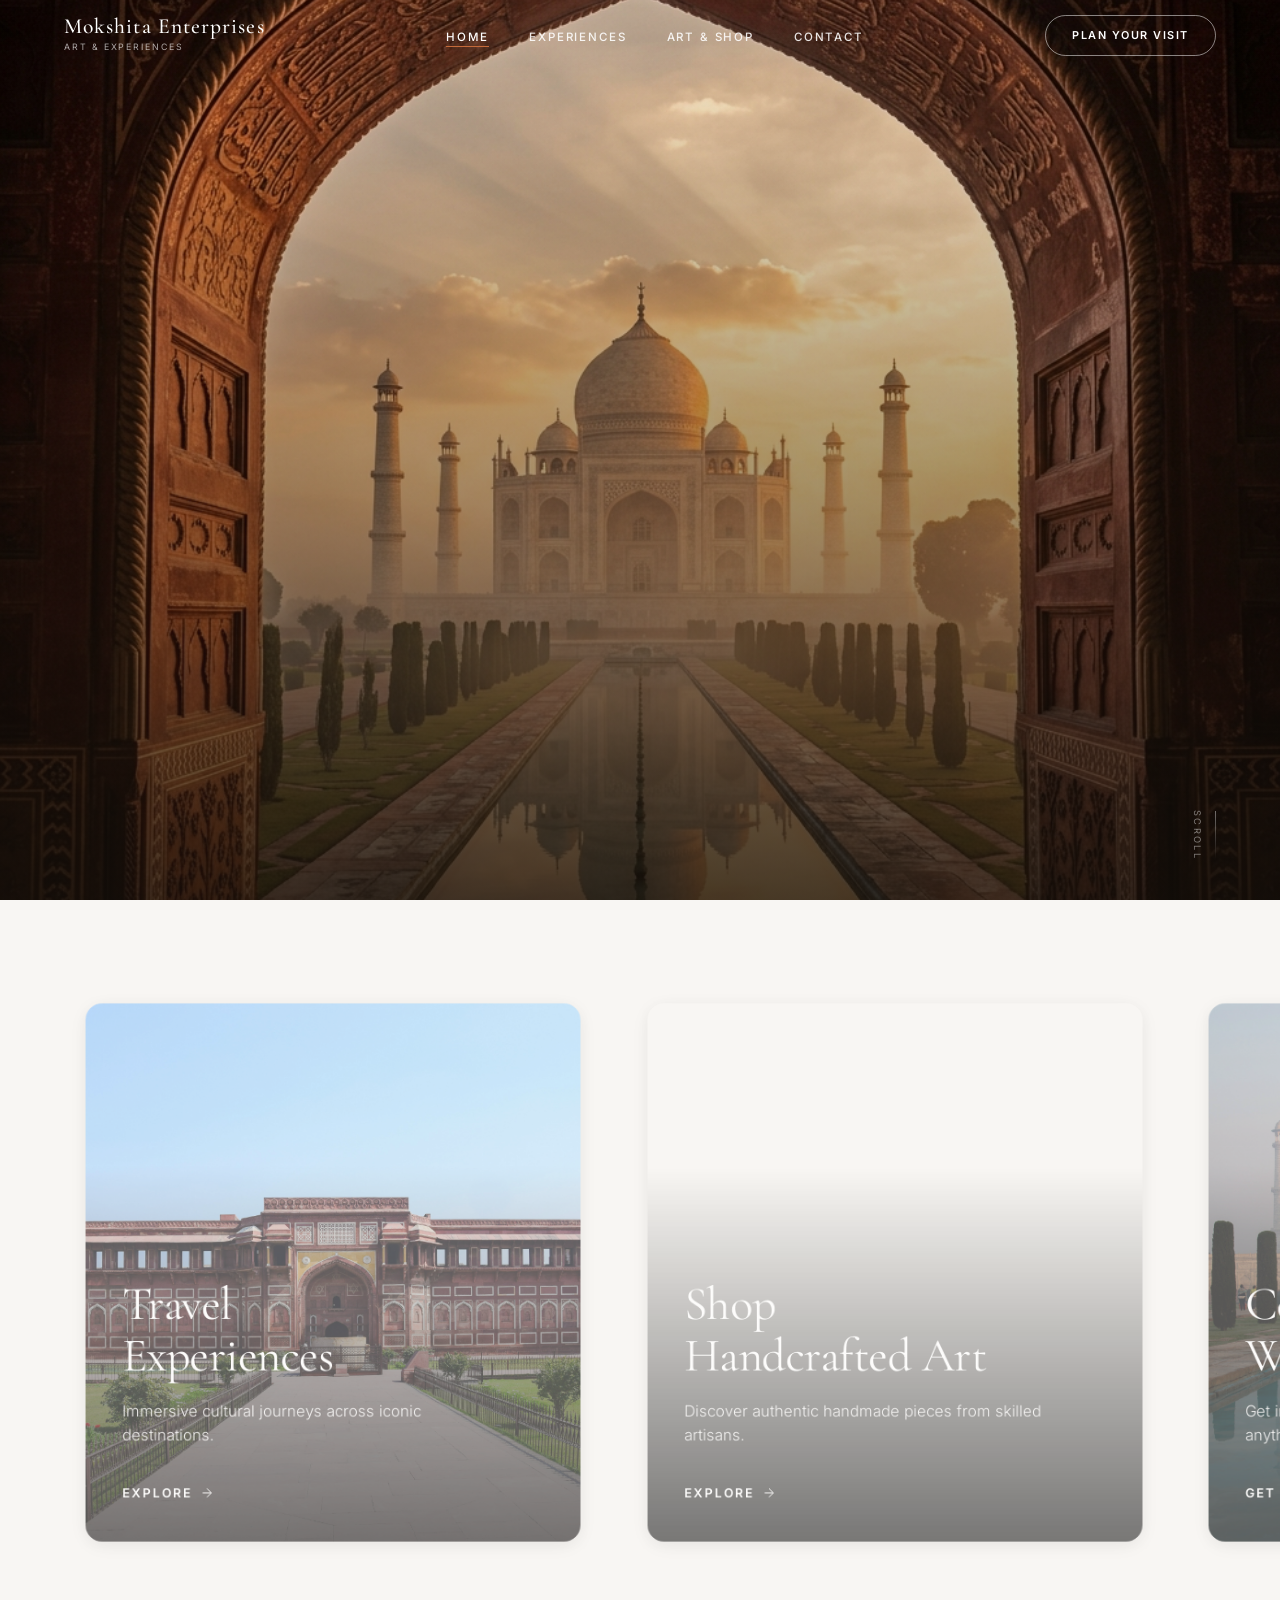
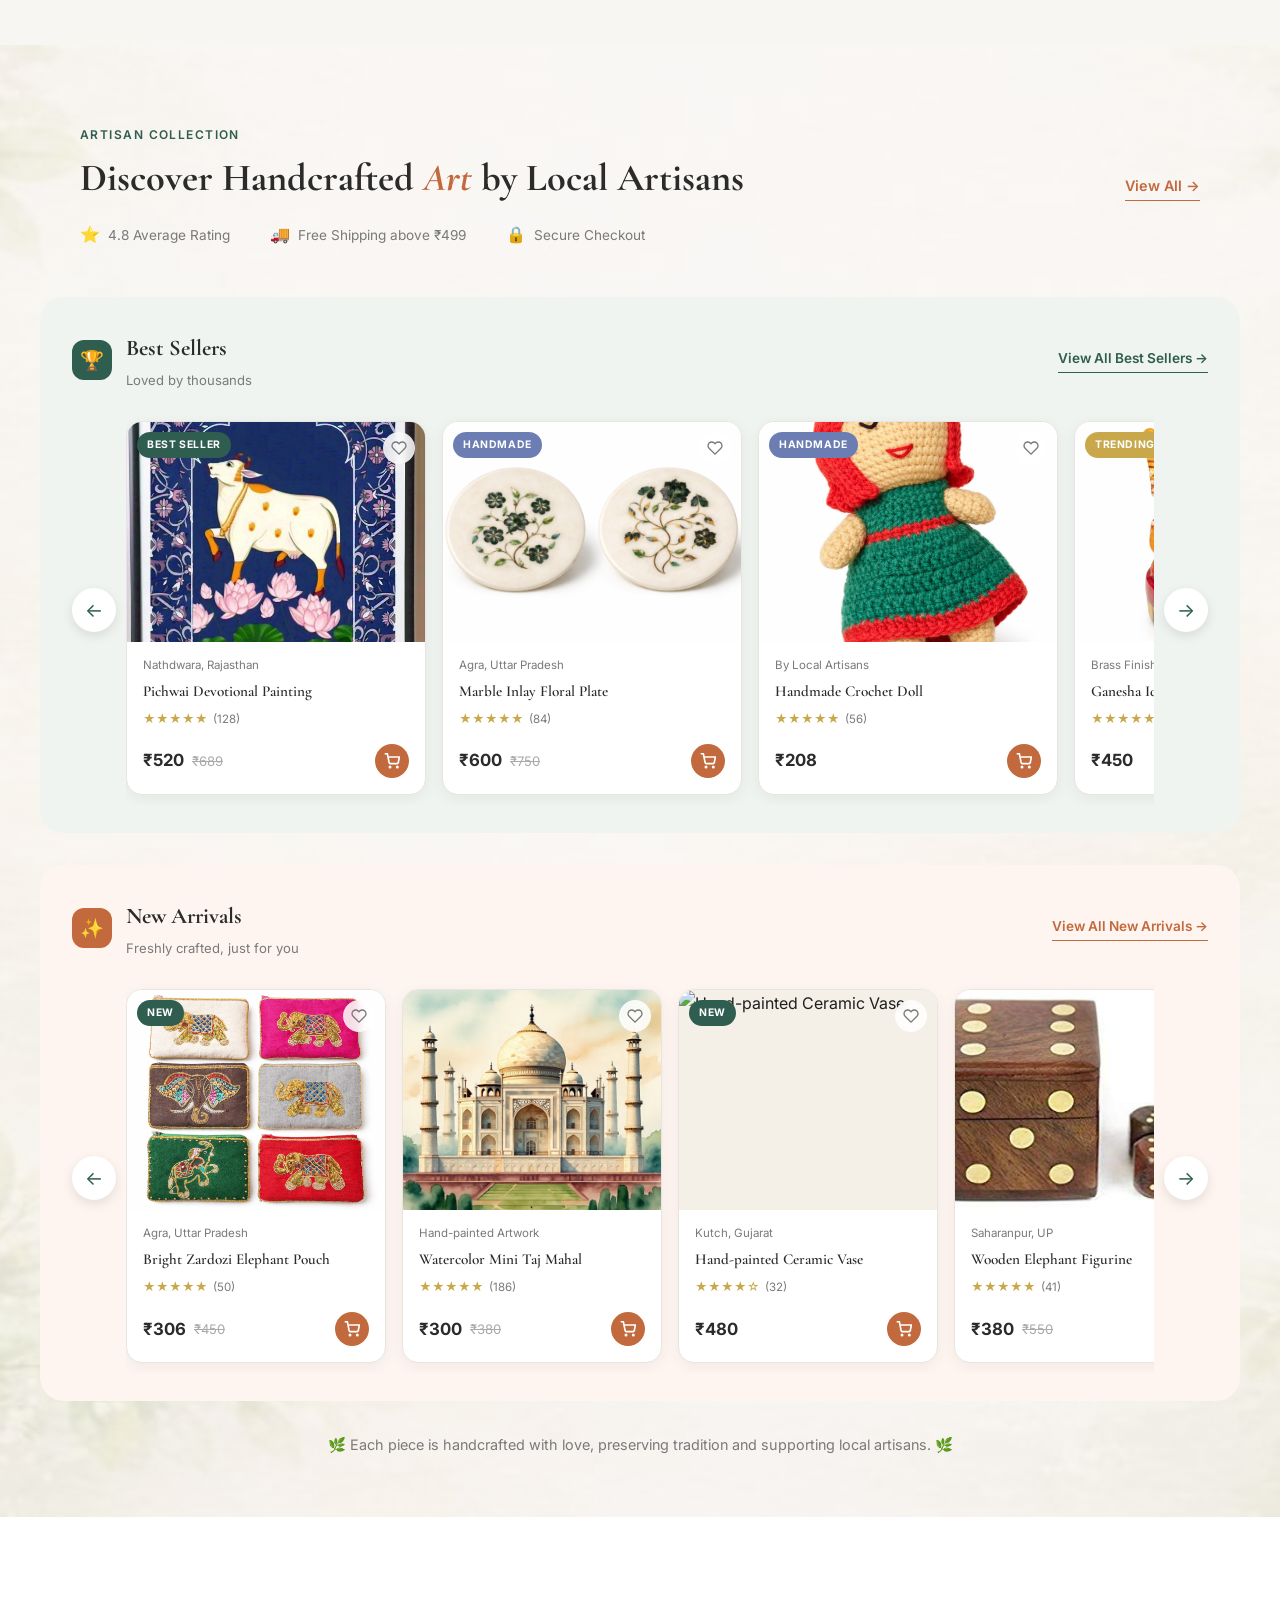
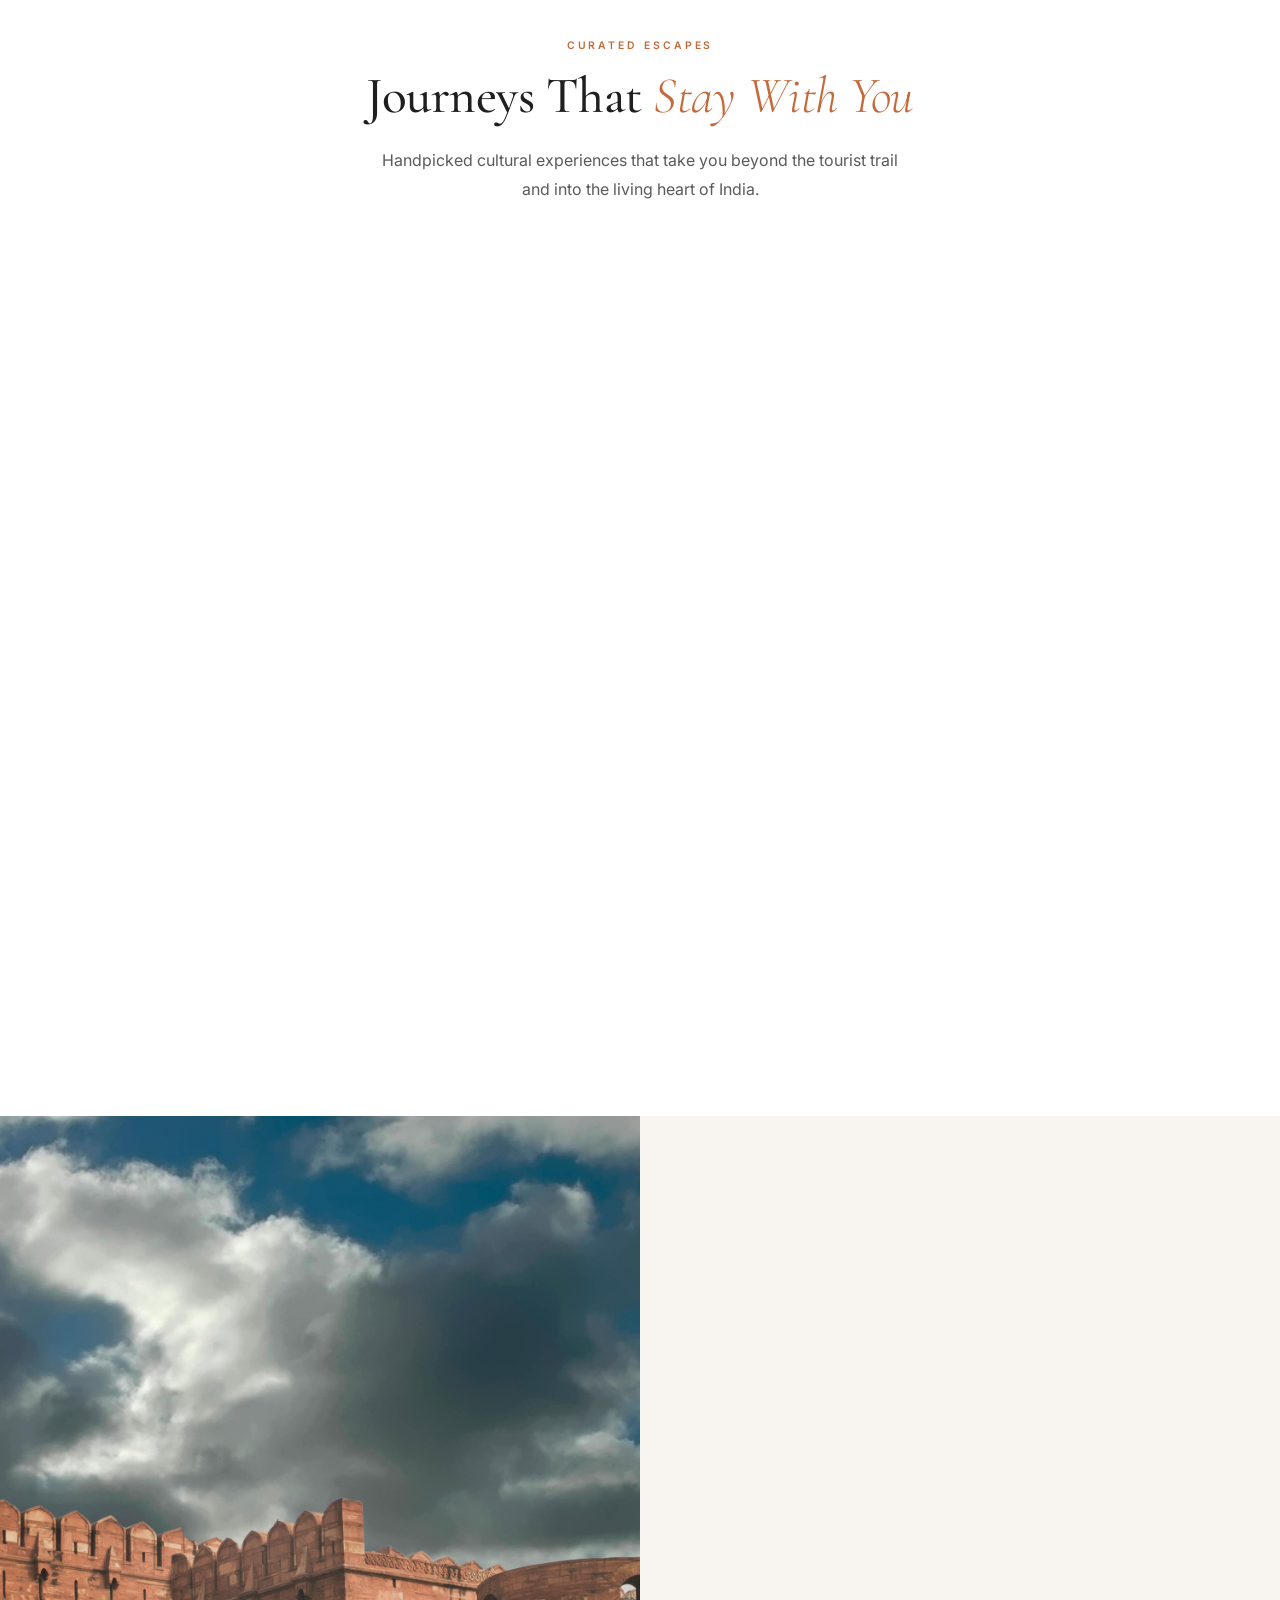
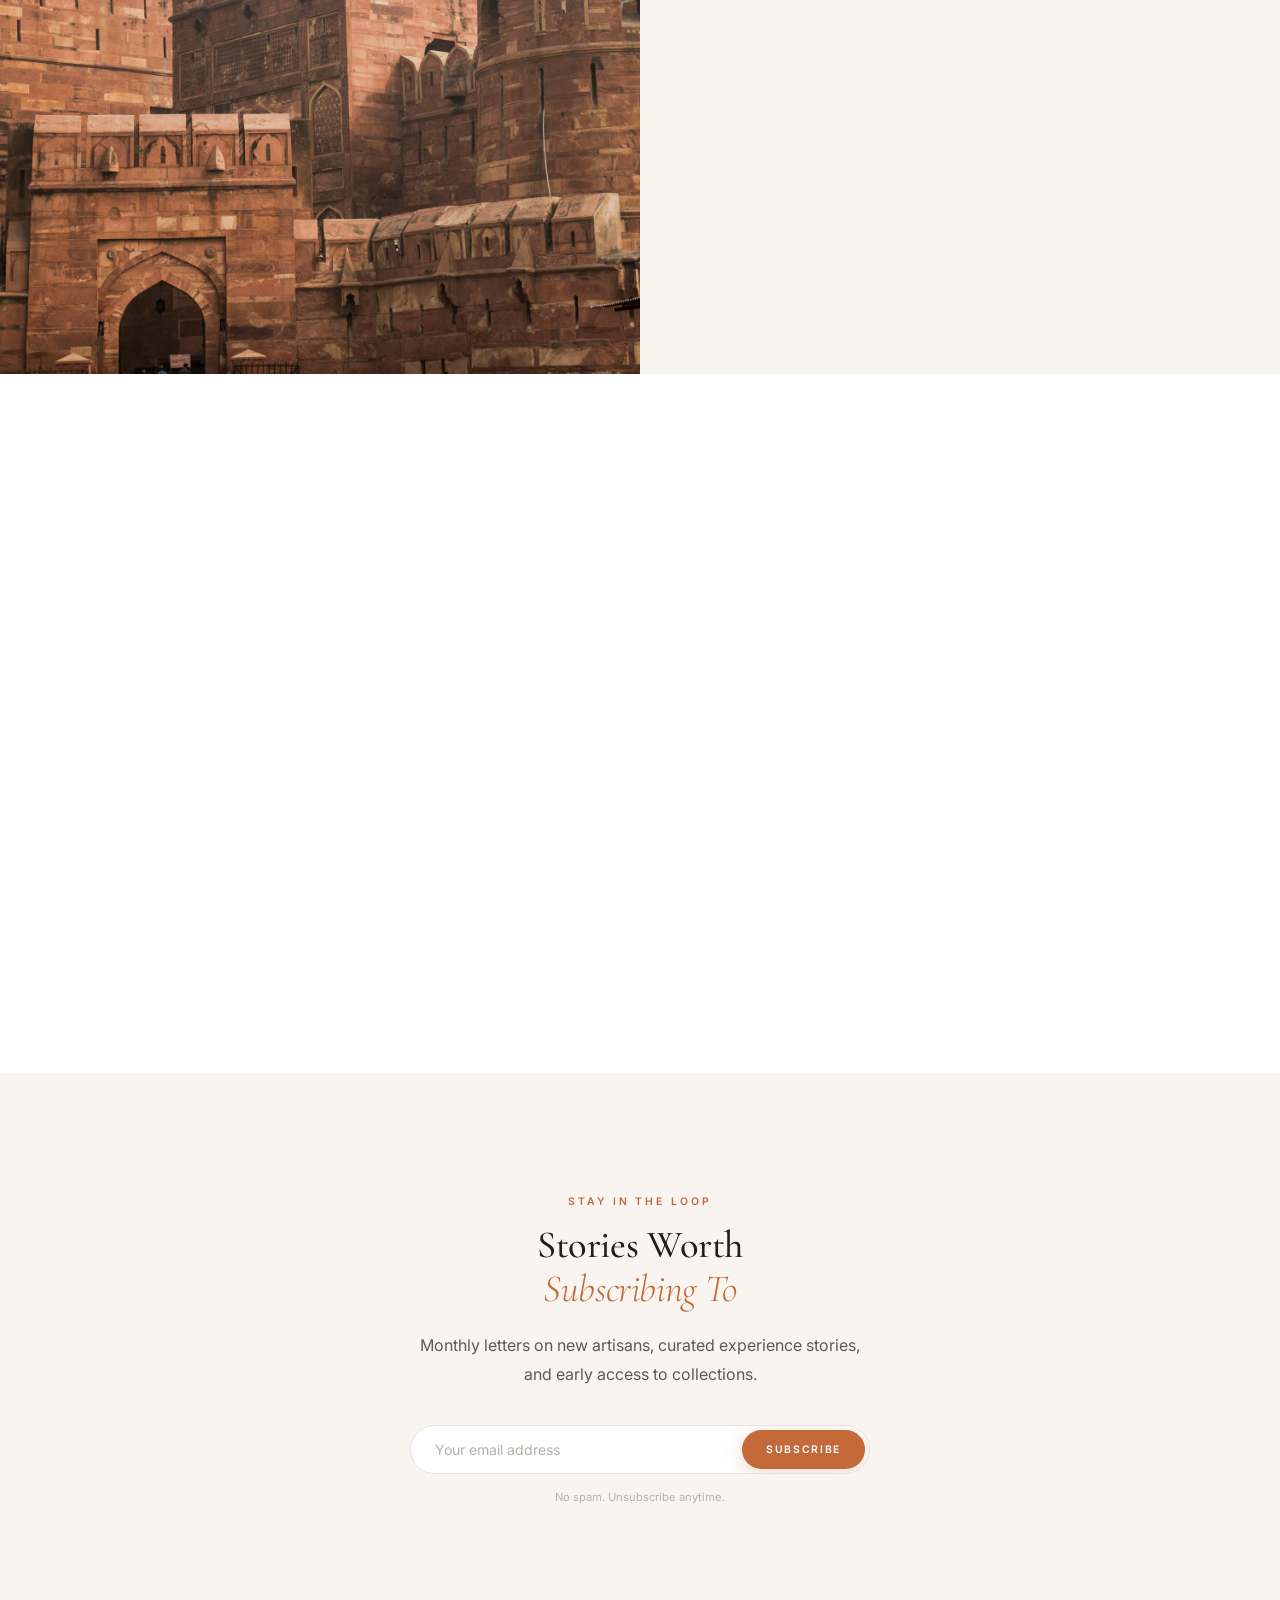
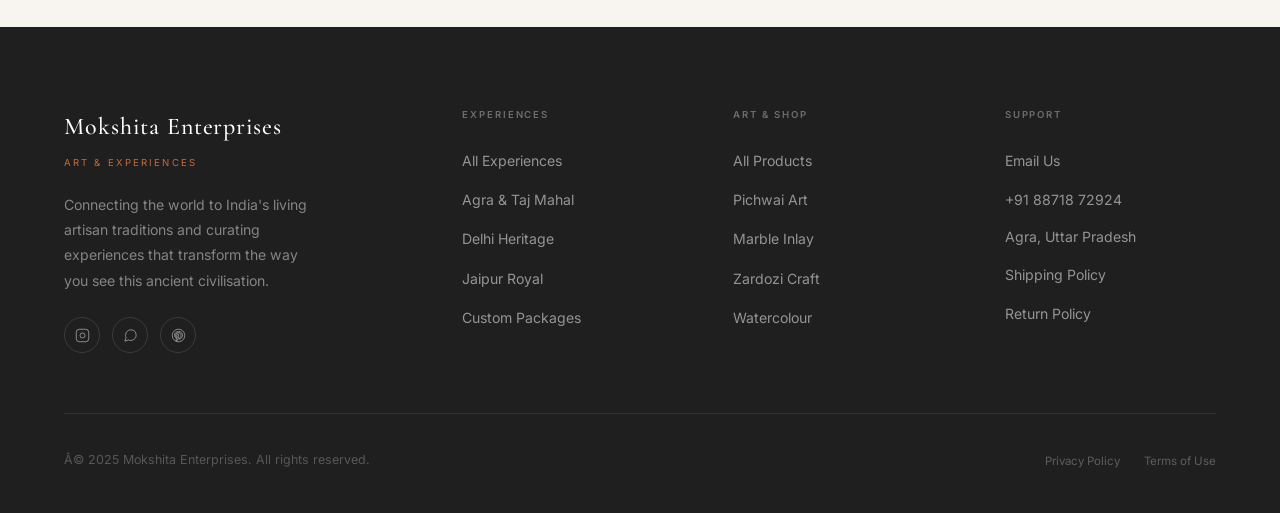
==== commit f2830ded: "Refine visuals and fix scroll interactions: - Applied floral2.png background with overlay to Art & C" ====
--- a/index.html
+++ b/index.html
@@ -919,23 +919,19 @@
     setTimeout(findActive, 60);
   })();
 
-  /* â”€â”€â”€ ARTISAN ROW SCROLL ARROWS â”€â”€â”€â”€â”€â”€â”€â”€â”€â”€â”€â”€â”€â”€â”€â”€â”€â”€â”€â”€â”€â”€â”€â”€â”€ */
+  /* ─── ARTISAN ROW SCROLL ARROWS ───────────────────────── */
   (function() {
     function initRowScroll(trackId, prevId, nextId) {
       var track = document.getElementById(trackId);
       var prev  = document.getElementById(prevId);
       var next  = document.getElementById(nextId);
       if (!track || !prev || !next) return;
-      var scrollBy = 320;
+      var scrollAmount = 350;
       prev.addEventListener('click', function() { 
-        track.style.scrollSnapType = 'none';
-        track.scrollBy({ left: -scrollBy, behavior: 'smooth' });
-        setTimeout(function() { track.style.scrollSnapType = ''; }, 400);
+        track.scrollBy({ left: -scrollAmount, behavior: 'smooth' });
       });
       next.addEventListener('click', function() { 
-        track.style.scrollSnapType = 'none';
-        track.scrollBy({ left: scrollBy, behavior: 'smooth' });
-        setTimeout(function() { track.style.scrollSnapType = ''; }, 400);
+        track.scrollBy({ left: scrollAmount, behavior: 'smooth' });
       });
       var isDown = false, startX = 0, scrollL = 0, dragDist = 0;
       track.addEventListener('mousedown', function(e) {
@@ -962,8 +958,6 @@
     initRowScroll('bs-track', 'bs-prev', 'bs-next');
     initRowScroll('na-track', 'na-prev', 'na-next');
   })();
-
-  /* â”€â”€â”€ ARTISAN WISHLIST TOGGLE â”€â”€â”€â”€â”€â”€â”€â”€â”€â”€â”€â”€â”€â”€â”€â”€â”€â”€â”€â”€â”€â”€â”€â”€â”€â”€â”€â”€ */
   document.querySelectorAll('.artisan-wishlist').forEach(function(btn) {
     btn.addEventListener('click', function(e) {
       e.stopPropagation();
--- a/index.css
+++ b/index.css
@@ -6,8 +6,7 @@
 /* ─── EXPLORE HORIZONTAL CARDS ───────────────────────────── */
 .explore-cards-section {
   padding: 80px 0 72px; /* 80px top matches hero bottom spacing */
-  /* Dark gradient that echoes the hero's cinematic darkness — no harsh break */
-  background: linear-gradient(180deg, #0E0C09 0%, #1A1612 60%, #231E18 100%);
+  background: #f8f6f3; /* very light beige */
   overflow: hidden;
 }
 
@@ -805,6 +804,7 @@
   .hero-content { padding: 0 6% 10vh; }
   .newsletter-form { flex-direction: column; border-radius: var(--r-md); }
   .newsletter-form .btn { border-radius: var(--r-full); margin: 0; padding: 15px; }
+  .artisan-arrow { display: none; }
 }
 @media (max-width: 540px) {
   .products-grid { grid-template-columns: 1fr; }
@@ -1350,8 +1350,8 @@
   position: relative;
   z-index: 1;
 }
-.artisan-row--sage { background: #e2ebe0; }
-.artisan-row--peach { background: #f3ddd0; }
+.artisan-row--sage { background: #f0f4f0; } /* soft sage green tint */
+.artisan-row--peach { background: #fff5f0; } /* soft peach tint */
 
 /* Row header */
 .artisan-row-header {
@@ -1431,28 +1431,27 @@
 /* Arrows — white pill with shadow, accent-color hover */
 .artisan-arrow {
   flex-shrink: 0;
-  width: 42px;
-  height: 42px;
+  width: 44px;
+  height: 44px;
   border-radius: 50%;
   background: #fff;
   color: #2f5d50;
-  border: 1.5px solid #e8e5e0;
-  font-size: 1.1rem;
+  border: none;
+  font-size: 1.2rem;
   cursor: pointer;
   display: flex;
   align-items: center;
   justify-content: center;
   z-index: 10;
-  transition: background 0.2s, color 0.2s, transform 0.15s, box-shadow 0.2s;
-  box-shadow: 0 4px 14px rgba(0,0,0,0.12);
+  transition: background 0.2s, color 0.2s, transform 0.2s cubic-bezier(0.34, 1.56, 0.64, 1), box-shadow 0.2s;
+  box-shadow: 0 4px 12px rgba(0,0,0,0.1);
   user-select: none;
 }
 .artisan-arrow:hover {
   background: #2f5d50;
   color: #fff;
-  border-color: #2f5d50;
-  transform: scale(1.1);
-  box-shadow: 0 6px 20px rgba(47,93,80,0.25);
+  transform: scale(1.05);
+  box-shadow: 0 6px 20px rgba(47,93,80,0.2);
 }
 .artisan-arrow--prev { margin-right: 10px; }
 .artisan-arrow--next { margin-left: 10px; }
@@ -1460,8 +1459,7 @@
 .artisan-arrow--peach:hover {
   background: #c26a3d;
   color: #fff;
-  border-color: #c26a3d;
-  box-shadow: 0 6px 20px rgba(194,106,61,0.25);
+  box-shadow: 0 6px 20px rgba(194,106,61,0.2);
 }
 
 /* ─── PRODUCT CARD ──────────────────────────────────────── */
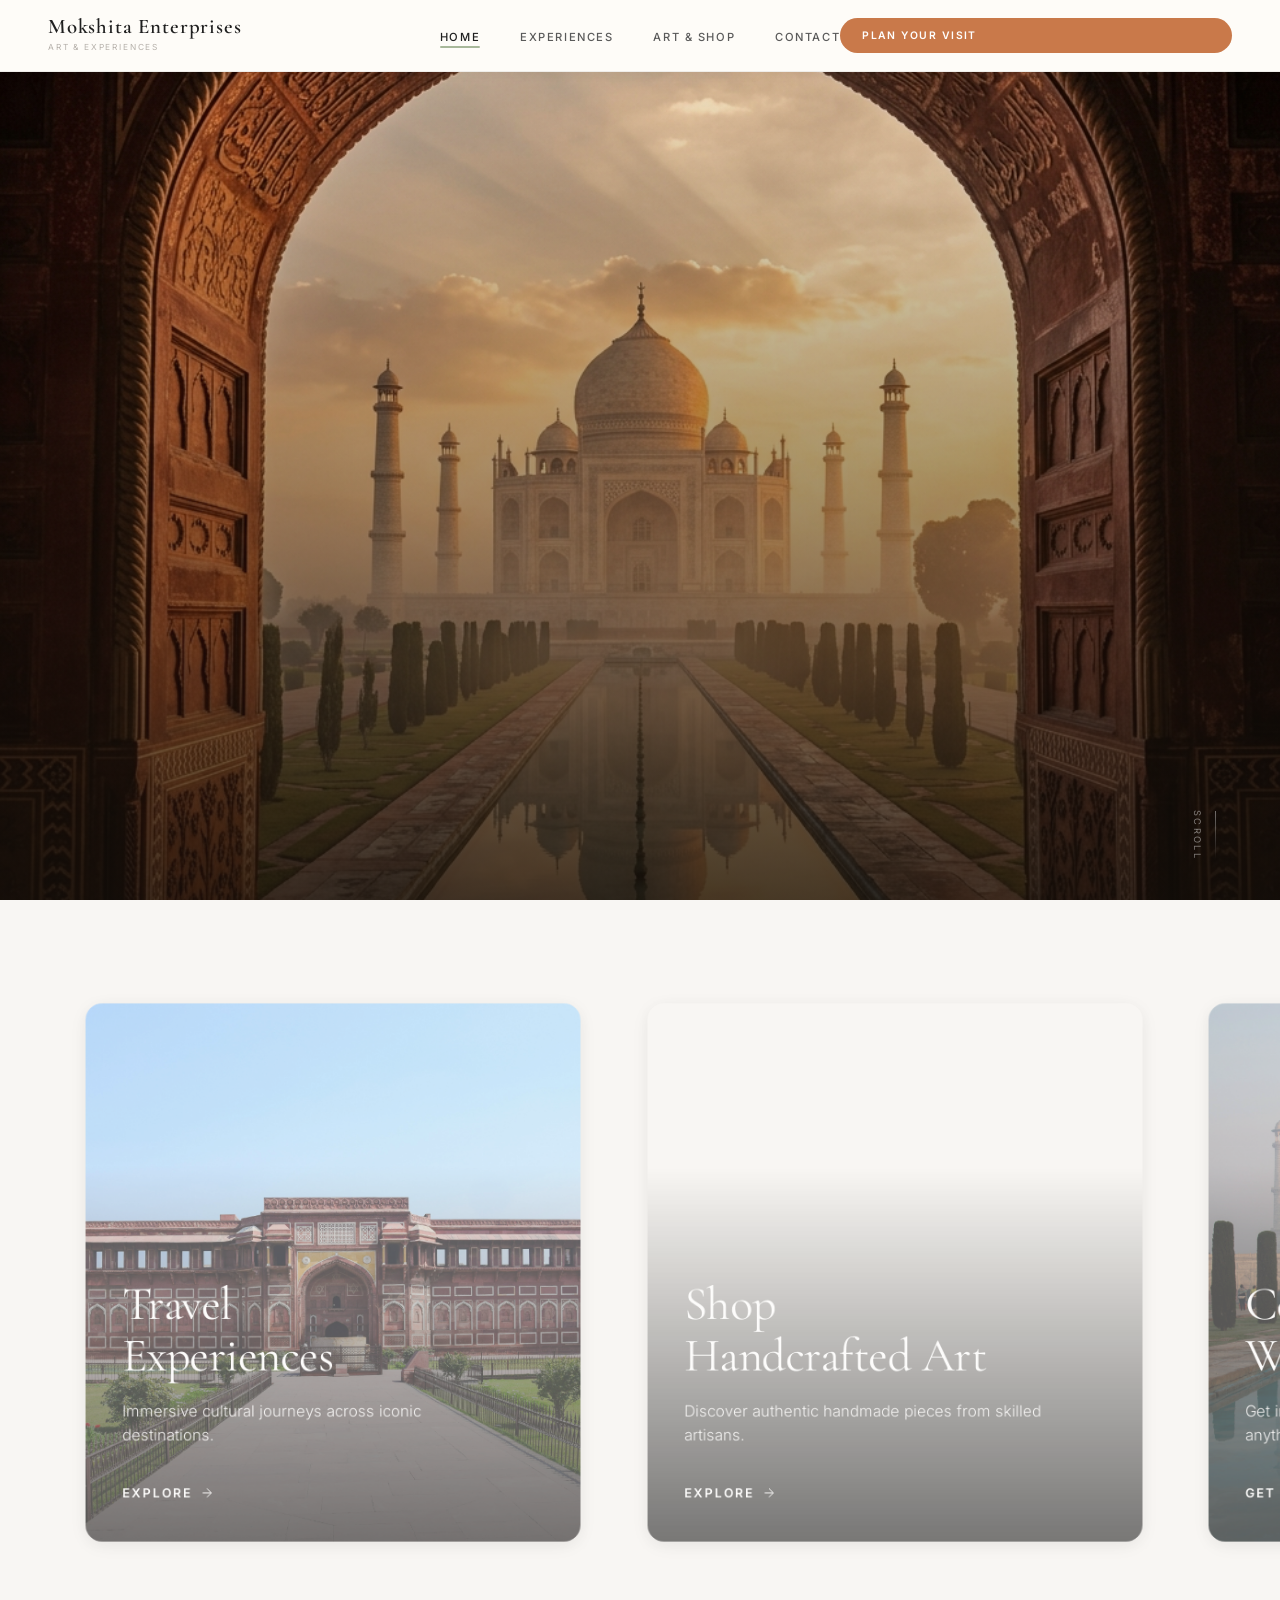
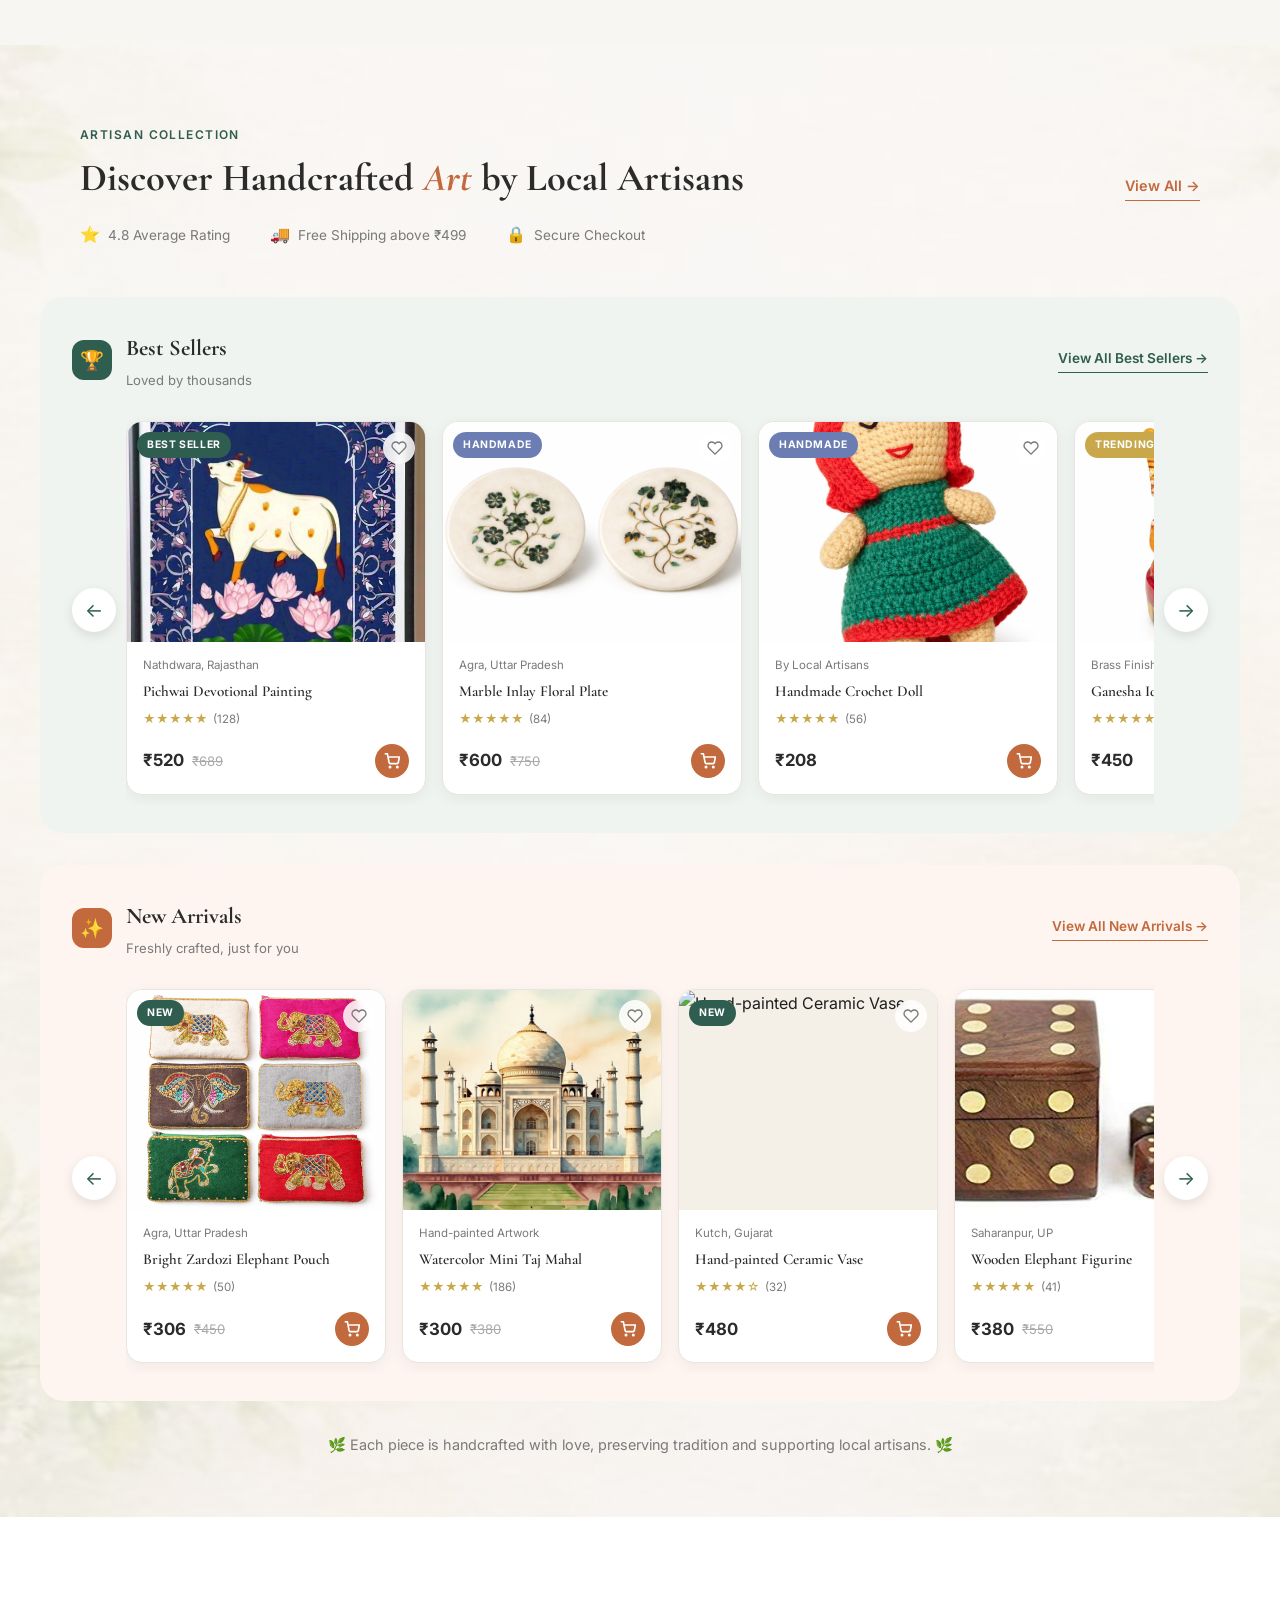
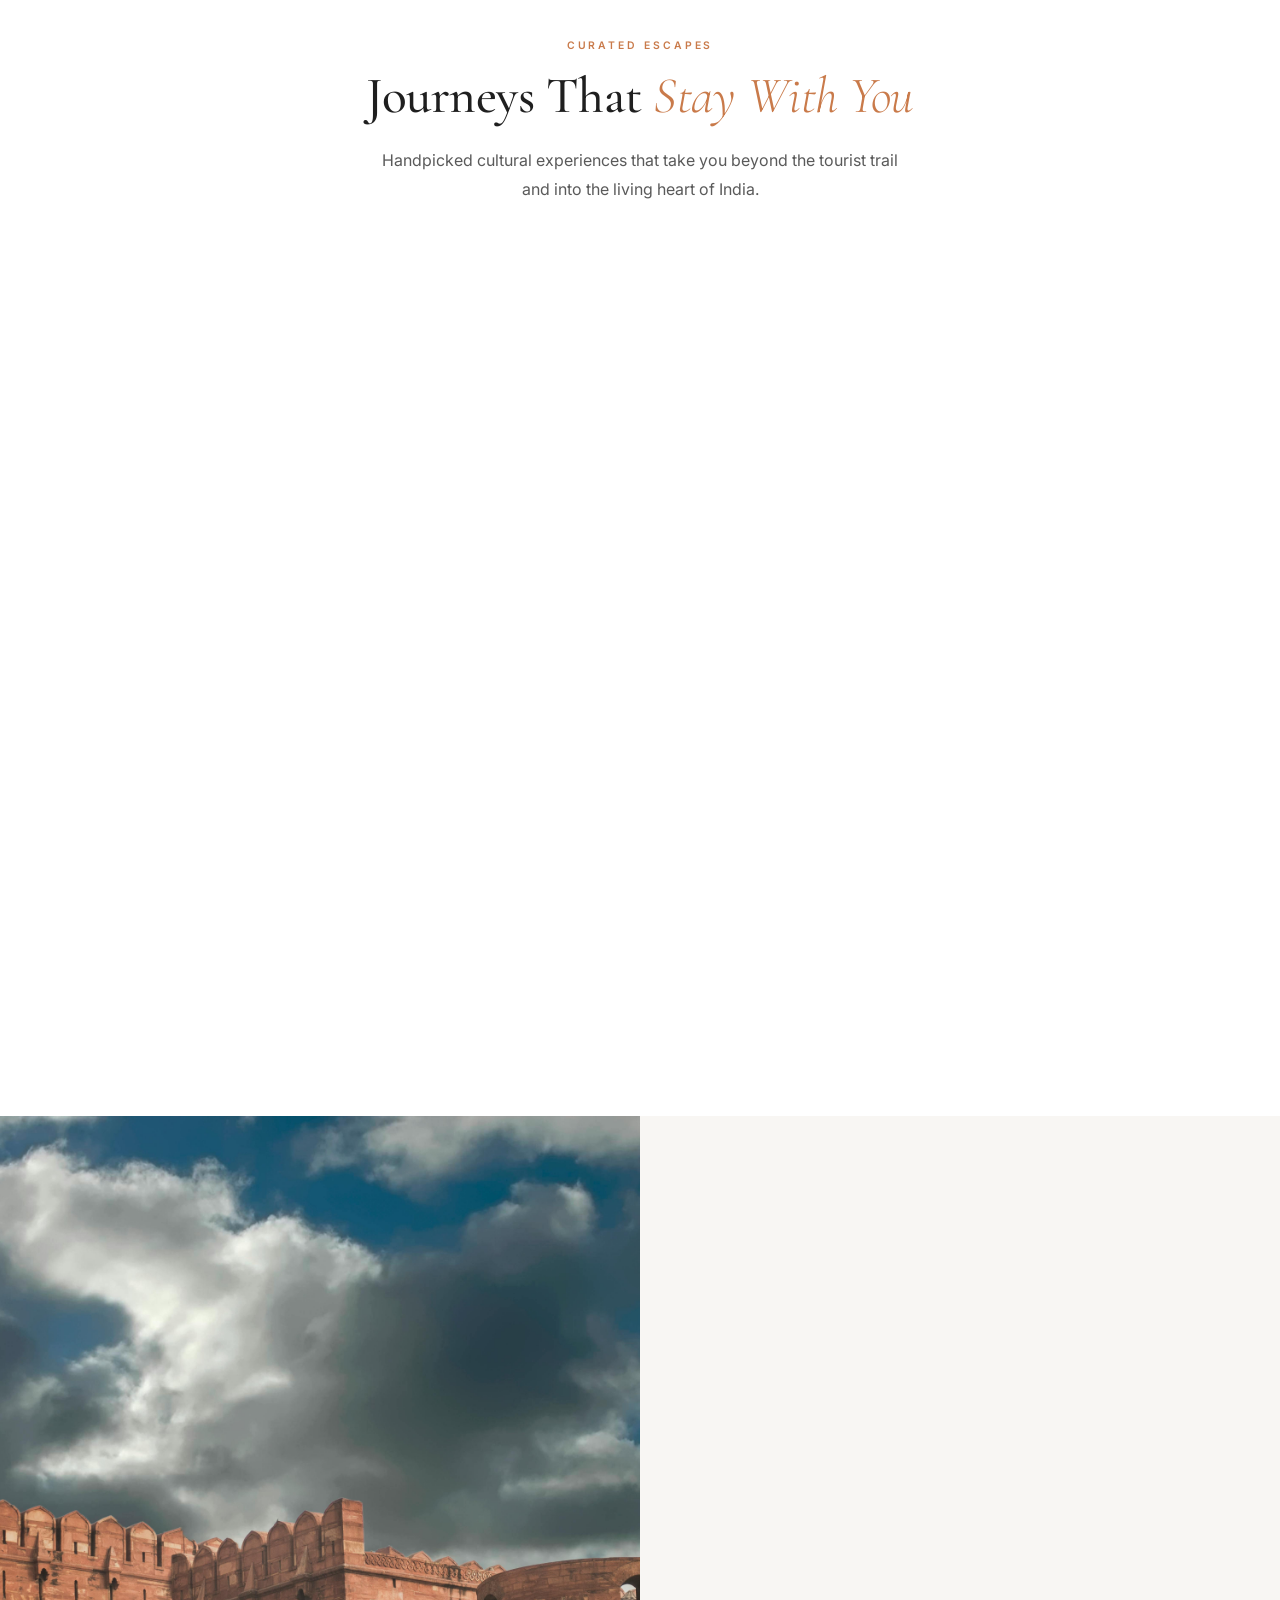
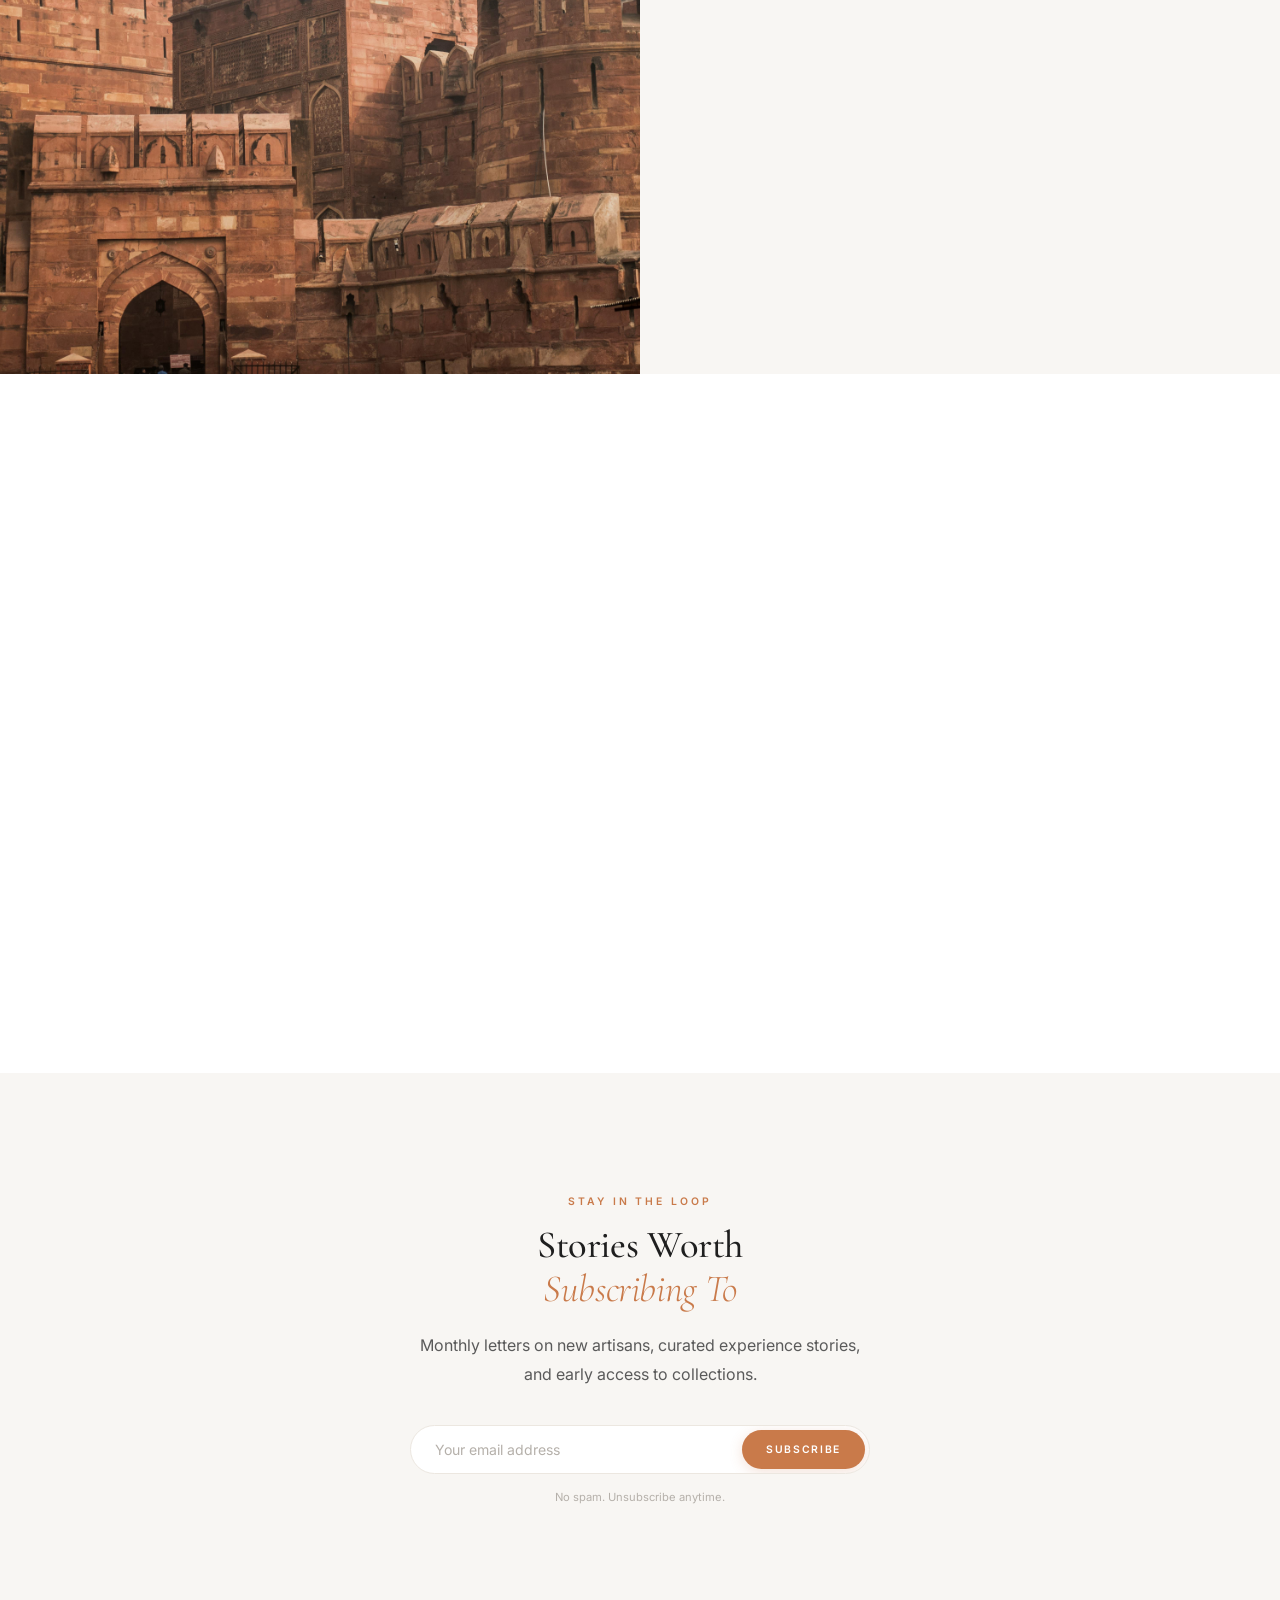
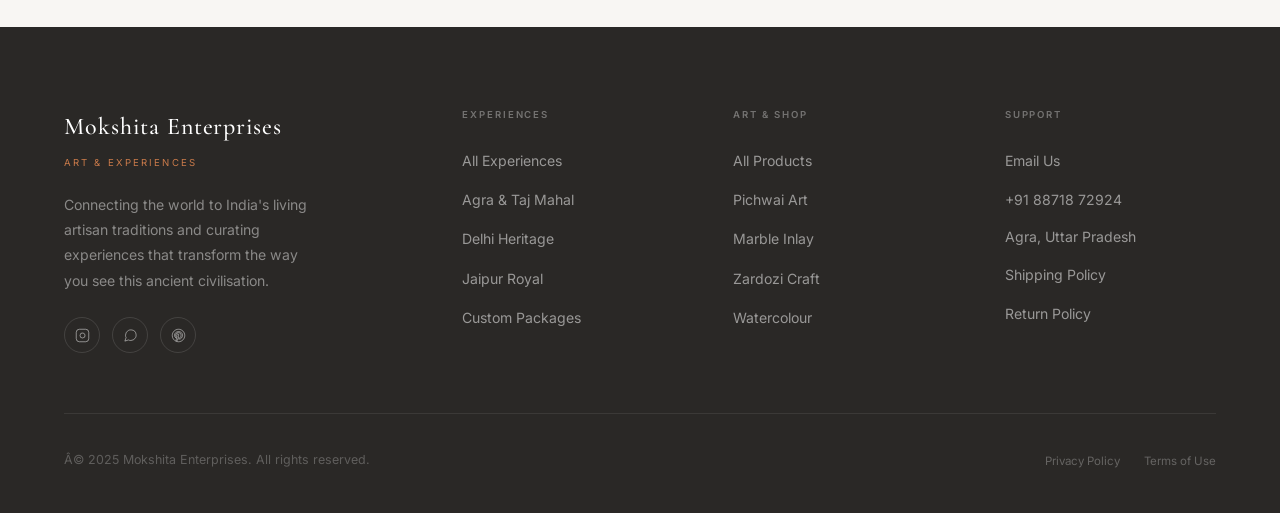
==== commit 6f26856b: "fix: resolve broken handicrafts page and missing scripts on homepage" ====
--- a/index.html
+++ b/index.html
@@ -708,6 +708,11 @@
 
 
 <!-- â”€â”€ SCRIPTS â”€â”€â”€â”€â”€â”€â”€â”€â”€â”€â”€â”€â”€â”€â”€â”€â”€â”€â”€â”€â”€â”€â”€â”€â”€â”€â”€â”€â”€â”€â”€â”€â”€â”€â”€â”€â”€â”€â”€â”€â”€â”€â”€â”€â”€ -->
+<script src="https://cdn.jsdelivr.net/npm/@supabase/supabase-js@2"></script>
+<script src="supabaseClient.js"></script>
+<script src="products.js"></script>
+<script src="supabase-products.js"></script>
+<script src="cart.js"></script>
 <script src="main.js"></script>
 <script>
   /* â”€â”€ NAV SCROLL â”€â”€â”€â”€â”€â”€â”€â”€â”€â”€â”€â”€â”€â”€â”€â”€â”€â”€â”€â”€â”€â”€â”€â”€â”€â”€â”€â”€â”€â”€â”€â”€â”€â”€â”€â”€ */
--- a/styles.css
+++ b/styles.css
@@ -10,16 +10,16 @@
 :root {
   /* Core palette */
   --white:          #FFFFFF;
-  --off-white:      #F8F5F0;
-  --off-white-2:    #F2EDE7;
-  --border:         #E8E3DC;
-  --border-soft:    #EEE9E3;
-
-  /* Accent — Terracotta */
-  --terra:          #C46A3A;
-  --terra-light:    #D4824E;
-  --terra-dark:     #A8561E;
-  --terra-pale:     #FAF0EA;
+  --off-white:      #f8f6f3;
+  --off-white-2:    #f2ede7;
+  --border:         #ece7e0;
+  --border-soft:    #f0ebe4;
+
+  /* Accent — Terracotta (softened) */
+  --terra:          #c97a4a;   /* Lightened from #C46A3A */
+  --terra-light:    #d8916a;
+  --terra-dark:     #a86030;
+  --terra-pale:     #fdf2eb;
 
   /* Accent — Olive */
   --olive:          #6B7D5C;
@@ -68,7 +68,7 @@
 *,*::before,*::after { box-sizing: border-box; margin: 0; padding: 0; }
 html { scroll-behavior: smooth; font-size: 16px; -webkit-font-smoothing: antialiased; }
 body {
-  background: var(--white);
+  background: #f8f6f3;         /* Soft warm ivory instead of pure white */
   color: var(--charcoal);
   font-family: var(--font-body);
   font-weight: 400;
@@ -116,135 +116,209 @@
 }
 @keyframes spin { to { transform: rotate(360deg); } }
 
-/* ─── NAVIGATION ─────────────────────────────────────────── */
+/* ─── NAVIGATION — Global Premium Component ─────────────────
+   Works identically on EVERY page: home, PDP, travel, contact.
+   No transparent/hero-dependent states. Always solid white.
+   ─────────────────────────────────────────────────────────── */
 .nav {
-  position: fixed; top: 0; left: 0; right: 0; z-index: 1000;
+  position: fixed;
+  top: 0; left: 0; right: 0;
+  z-index: 1000;
   height: 72px;
-  padding: 0 5%;
-  display: flex; align-items: center; justify-content: space-between;
-  transition: background var(--t-mid) var(--ease),
-              border-color var(--t-mid) var(--ease),
-              backdrop-filter var(--t-mid);
-  border-bottom: 1px solid transparent;
-}
+  /* Always solid warm-white — same on every page */
+  background: #FEFCF8;
+  border-bottom: 1px solid rgba(0, 0, 0, 0.06);
+  box-shadow: 0 1px 12px rgba(31, 31, 31, 0.05);
+  display: flex;
+  align-items: center;
+  /* Three columns: logo | links | actions */
+  display: grid;
+  grid-template-columns: 1fr auto 1fr;
+  padding: 0 48px;
+  gap: 0;
+}
+/* scrolled — add stronger shadow only */
 .nav.scrolled {
-  background: rgba(255,255,255,0.96);
-  backdrop-filter: blur(24px) saturate(1.4);
-  border-bottom-color: var(--border-soft);
-  box-shadow: 0 1px 0 var(--border-soft);
-}
-
-/* Logo */
+  box-shadow: 0 2px 20px rgba(31, 31, 31, 0.08);
+}
+
+/* ── Logo (left column) ── */
 .nav-logo {
-  display: flex; flex-direction: column; gap: 2px;
+  display: flex;
+  flex-direction: column;
+  gap: 2px;
   text-decoration: none;
+  justify-self: start;
+  align-self: center;
 }
 .nav-logo-title {
   font-family: var(--font-display);
-  font-size: 1.35rem;
+  font-size: 1.3rem;
+  font-weight: 600;
+  color: var(--charcoal);    /* Always dark — no white on light bg */
+  letter-spacing: 0.04em;
+  line-height: 1;
+}
+.nav-logo-sub {
+  font-size: 0.52rem;
+  letter-spacing: 0.22em;
+  text-transform: uppercase;
+  color: var(--text-muted);
+}
+
+/* ── Nav Links (center column — grouped tight) ── */
+.nav-links {
+  display: flex;
+  align-items: center;
+  gap: 40px;                 /* Max 40px between items */
+  justify-self: center;
+}
+.nav-link {
+  font-size: 0.7rem;
+  letter-spacing: 0.14em;
+  text-transform: uppercase;
   font-weight: 500;
-  color: var(--white);
-  letter-spacing: 0.05em;
-  line-height: 1;
-  transition: color var(--t-mid);
-}
-.nav.scrolled .nav-logo-title { color: var(--charcoal); }
-.nav-logo-sub {
-  font-size: 0.55rem;
-  letter-spacing: 0.22em;
-  text-transform: uppercase;
-  color: rgba(255,255,255,0.65);
-  transition: color var(--t-mid);
-}
-.nav.scrolled .nav-logo-sub { color: var(--text-muted); }
-
-/* Links */
-.nav-links {
-  display: flex; align-items: center; gap: 40px;
-}
-.nav-link {
-  font-size: 0.72rem;
-  letter-spacing: 0.16em;
-  text-transform: uppercase;
-  font-weight: 500;
-  color: rgba(255,255,255,0.88);
+  color: var(--text-mid);    /* Always mid-gray on white bg */
   position: relative;
   transition: color var(--t-fast);
-}
-.nav.scrolled .nav-link         { color: var(--text-mid); }
+  white-space: nowrap;
+}
 .nav-link::after {
   content: '';
-  position: absolute; bottom: -3px; left: 0; right: 0;
-  height: 1px;
-  background: var(--terra);
+  position: absolute;
+  bottom: -4px;
+  left: 0; right: 0;
+  height: 1.5px;
+  background: #A8B89A;       /* Sage underline — soft accent */
+  border-radius: 2px;
   transform: scaleX(0);
   transform-origin: left;
-  transition: transform var(--t-mid) var(--ease);
-}
-.nav-link:hover::after,
-.nav-link.active::after          { transform: scaleX(1); }
-.nav-link:hover,
-.nav-link.active                 { color: rgba(255,255,255,1); }
-.nav.scrolled .nav-link:hover,
-.nav.scrolled .nav-link.active   { color: var(--charcoal); }
+  transition: transform 0.22s ease;
+}
+.nav-link:hover {
+  color: var(--charcoal);
+}
+.nav-link:hover::after {
+  transform: scaleX(1);
+}
+/* Active page — both .active and .active-tab classes */
+.nav-link.active,
+.nav-link.active-tab {
+  color: var(--charcoal);
+}
+.nav-link.active::after,
+.nav-link.active-tab::after {
+  transform: scaleX(1);
+}
+
+/* ── Right Actions (right column — cart + CTA) ── */
+.nav > div:last-of-type,
+.nav > div[style*="display:flex"],
+.nav > div[style*="display: flex"] {
+  justify-self: end;
+  display: flex !important;
+  align-items: center;
+  gap: 20px;
+}
+
+/* Cart icon (both .nav-cart and .nav-cart-icon) */
+.nav-cart,
+.nav-cart-icon {
+  display: flex;
+  align-items: center;
+  position: relative;
+  color: var(--charcoal);
+  transition: color var(--t-fast);
+}
+.nav-cart:hover,
+.nav-cart-icon:hover {
+  color: #C9794A;
+}
+.nav-cart svg,
+.nav-cart-icon svg {
+  width: 20px;
+  height: 20px;
+  stroke: currentColor;
+}
+.cart-badge {
+  position: absolute;
+  top: -6px; right: -7px;
+  background: #C9794A;
+  color: #fff;
+  font-size: 0.6rem;
+  font-weight: 700;
+  width: 16px; height: 16px;
+  border-radius: 50%;
+  display: flex;
+  align-items: center;
+  justify-content: center;
+  line-height: 1;
+}
 
 /* CTA button */
 .nav-cta {
-  padding: 10px 26px;
-  border: 1px solid rgba(255,255,255,0.5);
+  padding: 9px 22px;
+  background: #C9794A;       /* Terracotta filled */
+  border: none;
   border-radius: var(--r-full);
-  font-size: 0.68rem;
+  font-size: 0.65rem;
   letter-spacing: 0.14em;
   text-transform: uppercase;
   font-weight: 600;
-  color: var(--white);
-  transition: all var(--t-mid) var(--ease);
-}
-.nav.scrolled .nav-cta {
-  border-color: var(--terra);
-  color: var(--terra);
-  background: transparent;
+  color: #fff;
+  white-space: nowrap;
+  transition: background var(--t-mid) var(--ease),
+              box-shadow var(--t-mid) var(--ease),
+              transform 0.15s ease;
 }
 .nav-cta:hover {
-  background: var(--white);
-  color: var(--charcoal);
-}
-.nav.scrolled .nav-cta:hover {
-  background: var(--terra);
-  color: var(--white);
-  box-shadow: var(--shadow-terra);
-}
-
-/* Hamburger */
+  background: #B5663B;
+  box-shadow: 0 4px 16px rgba(201, 121, 74, 0.35);
+  transform: translateY(-1px);
+}
+
+/* ── Hamburger ── */
 .nav-hamburger {
-  display: none; flex-direction: column; gap: 5px;
-  width: 26px; padding: 2px;
+  display: none;
+  flex-direction: column;
+  gap: 5px;
+  width: 26px;
+  padding: 2px;
+  justify-self: end;
+  align-self: center;
 }
 .nav-hamburger span {
-  display: block; height: 1px; width: 100%;
-  background: var(--white);
+  display: block;
+  height: 1.5px;
+  width: 100%;
+  background: var(--charcoal);
   border-radius: 1px;
   transition: all var(--t-mid) var(--ease);
 }
-.nav.scrolled .nav-hamburger span { background: var(--charcoal); }
 
 /* Mobile menu */
 .mobile-menu {
   display: none;
-  position: fixed; top: 72px; left: 0; right: 0; z-index: 999;
-  background: var(--white);
-  border-bottom: 1px solid var(--border);
-  padding: 24px 5% 32px;
-  flex-direction: column; gap: 18px;
-  box-shadow: var(--shadow-md);
+  position: fixed;
+  top: 72px; left: 0; right: 0;
+  z-index: 999;
+  background: #FEFCF8;
+  border-bottom: 1px solid rgba(0,0,0,0.06);
+  padding: 24px 48px 32px;
+  flex-direction: column;
+  gap: 18px;
+  box-shadow: 0 12px 40px rgba(31,31,31,0.10);
 }
 .mobile-menu.open { display: flex; }
 .mobile-menu .nav-link {
   color: var(--text-mid);
-  font-size: 0.9rem;
-  padding: 4px 0;
-}
-.mobile-menu .nav-link:hover { color: var(--charcoal); }
+  font-size: 0.85rem;
+  padding: 6px 0;
+  letter-spacing: 0.1em;
+}
+.mobile-menu .nav-link:hover,
+.mobile-menu .nav-link.active,
+.mobile-menu .nav-link.active-tab { color: var(--charcoal); }
 .mobile-menu .btn { width: 100%; justify-content: center; margin-top: 8px; }
 
 /* ─── SECTION BASE ───────────────────────────────────────── */
@@ -307,17 +381,17 @@
   border: none;
 }
 
-/* Solid terracotta */
+/* Solid terracotta (softened) */
 .btn-primary {
   padding: 15px 36px;
   background: var(--terra);
   color: var(--white);
   border-radius: var(--r-full);
-  box-shadow: 0 4px 18px rgba(196,106,58,0.28);
+  box-shadow: 0 3px 14px rgba(196,106,58,0.20);
 }
 .btn-primary:hover {
   background: var(--terra-dark);
-  box-shadow: 0 8px 28px rgba(196,106,58,0.38);
+  box-shadow: 0 6px 22px rgba(196,106,58,0.28);
   transform: translateY(-1px);
 }
 
@@ -482,7 +556,7 @@
 
 /* ─── FOOTER ─────────────────────────────────────────────── */
 .footer {
-  background: var(--charcoal);
+  background: #2a2826;         /* Slightly lighter, warmer dark */
   padding: 80px 5% 40px;
 }
 .footer-top {
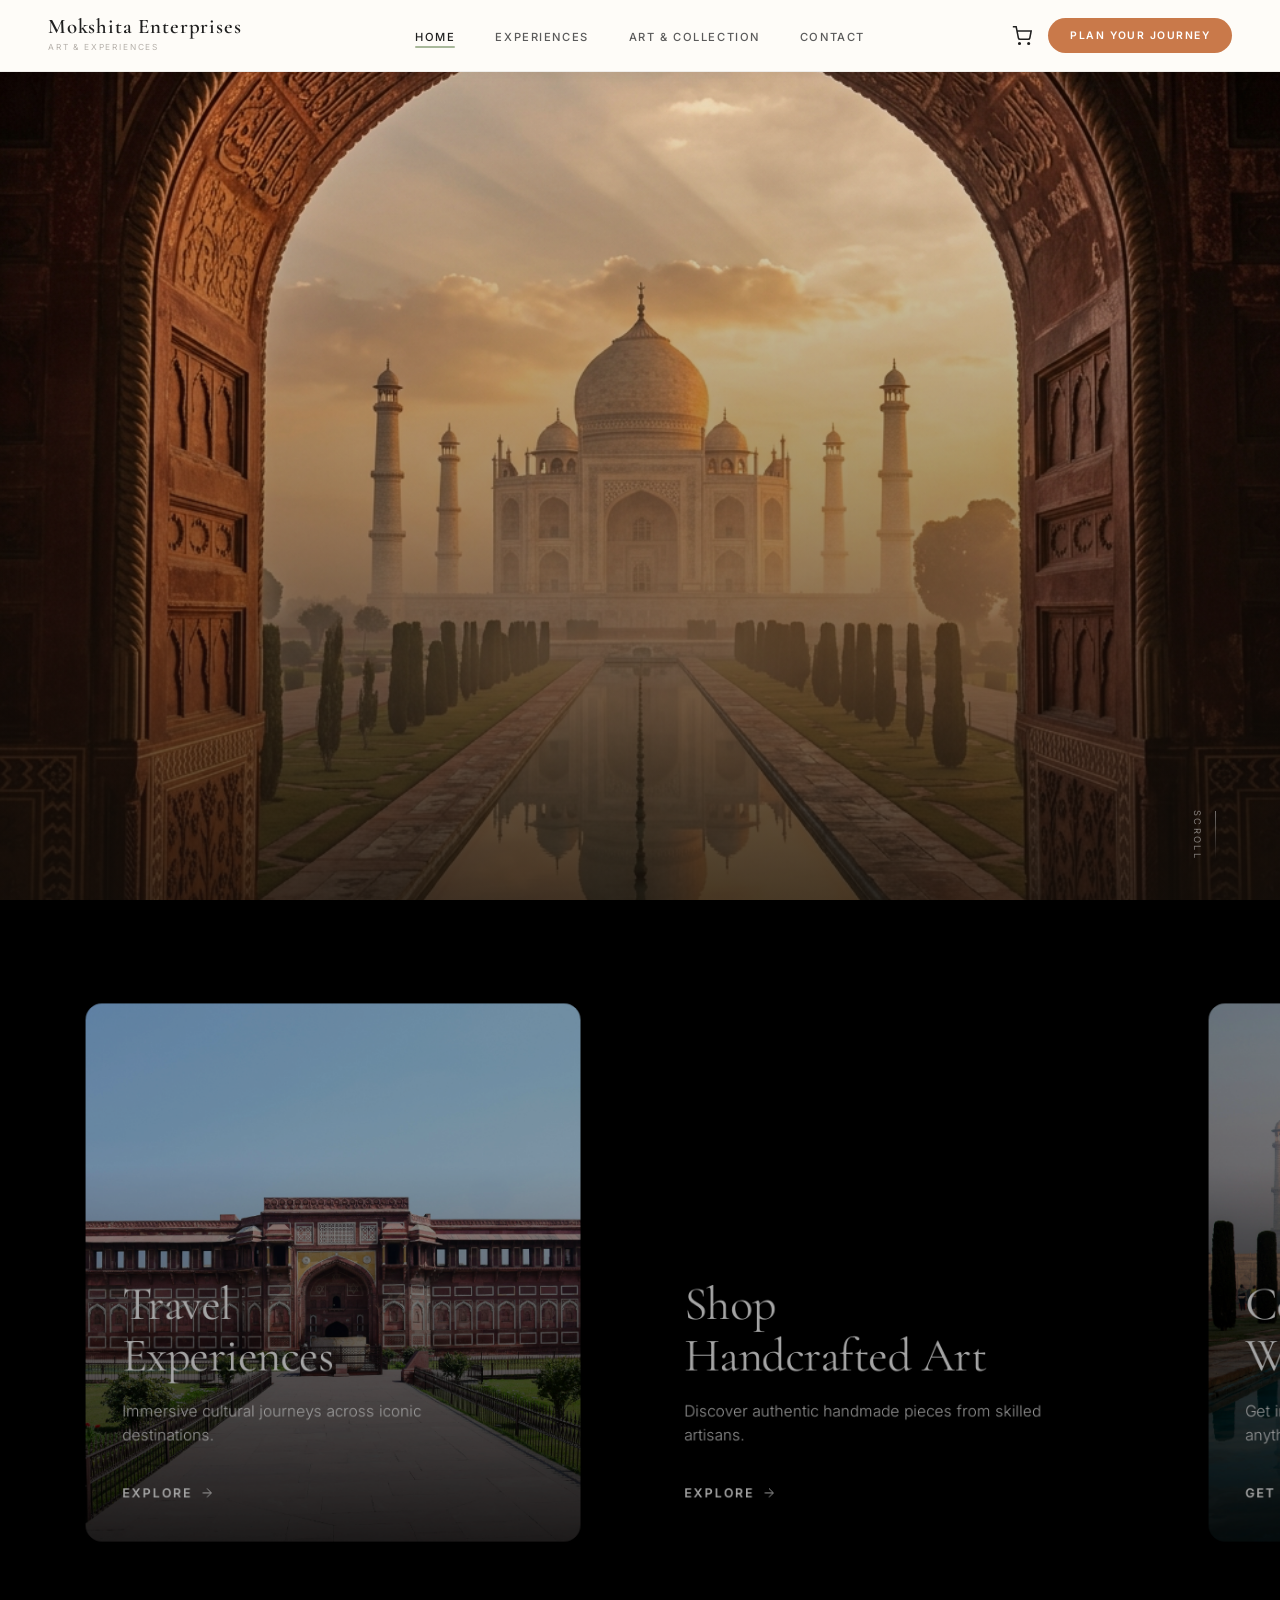
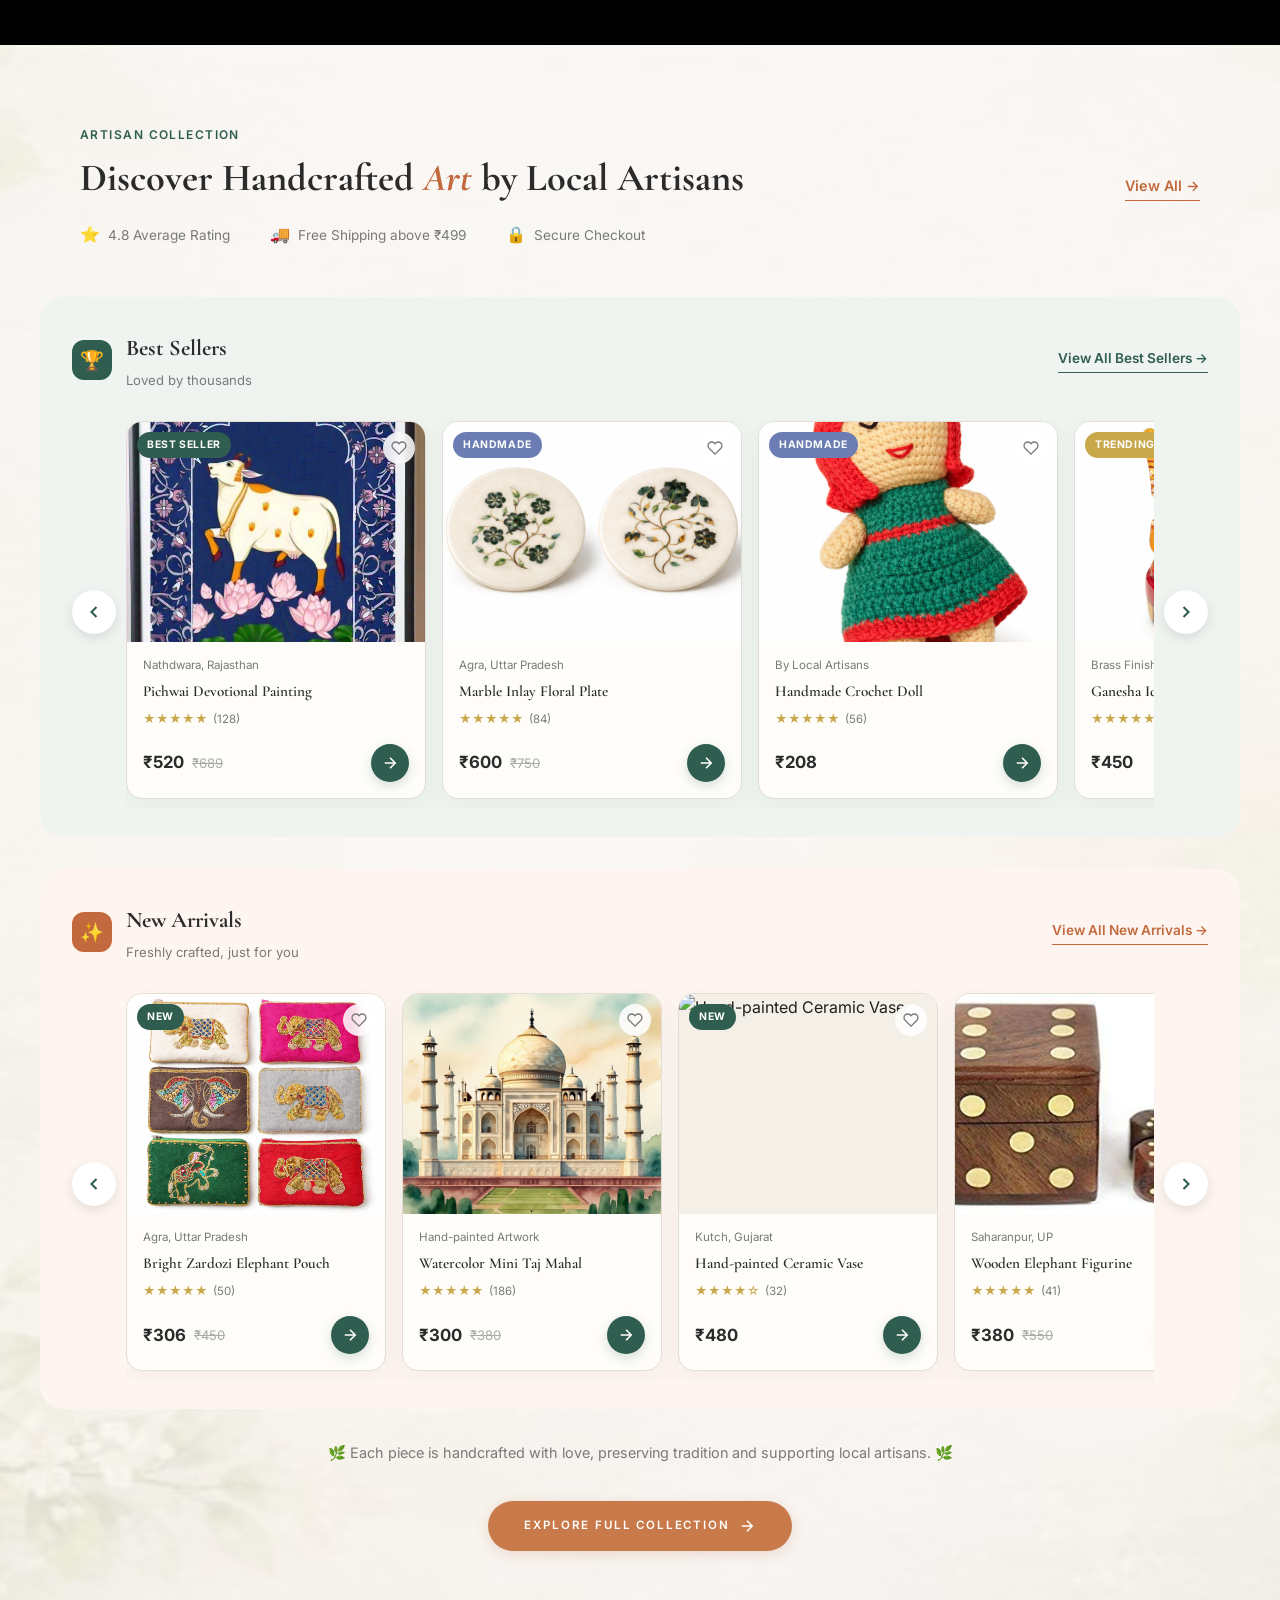
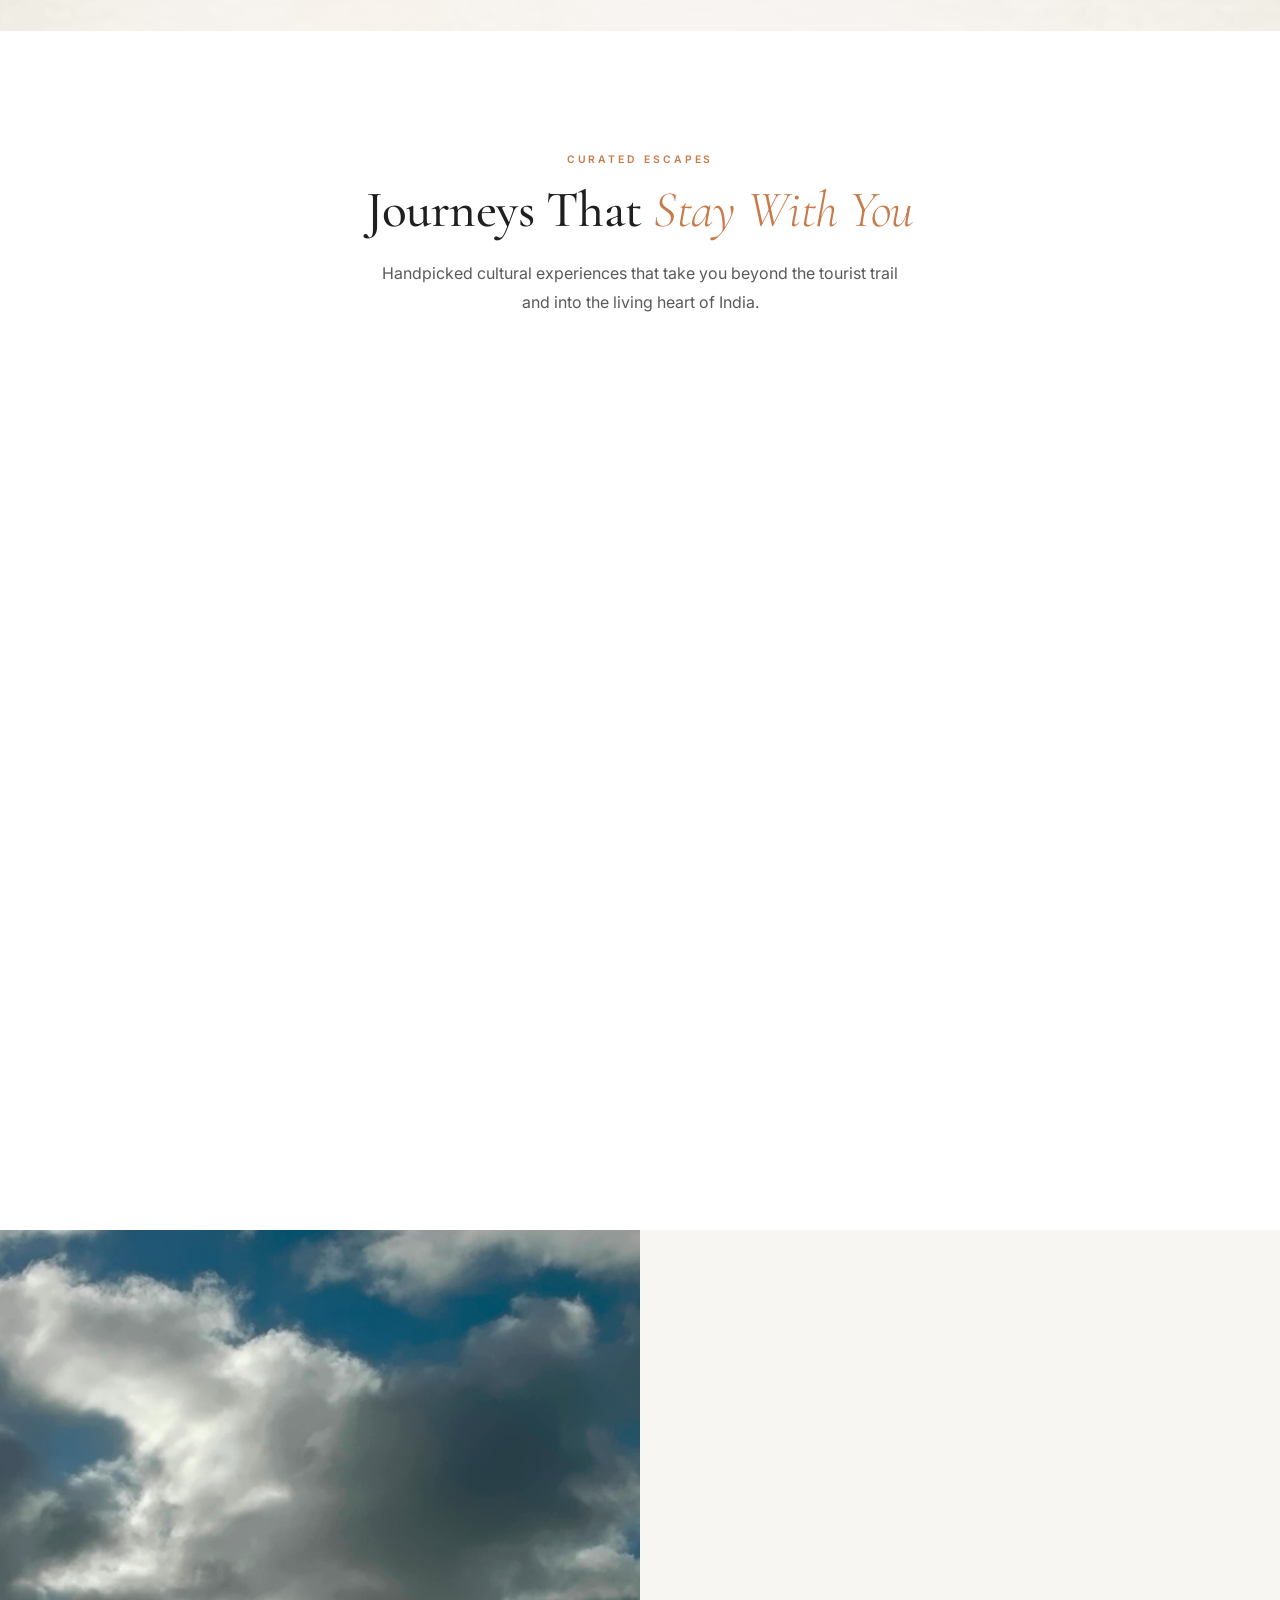
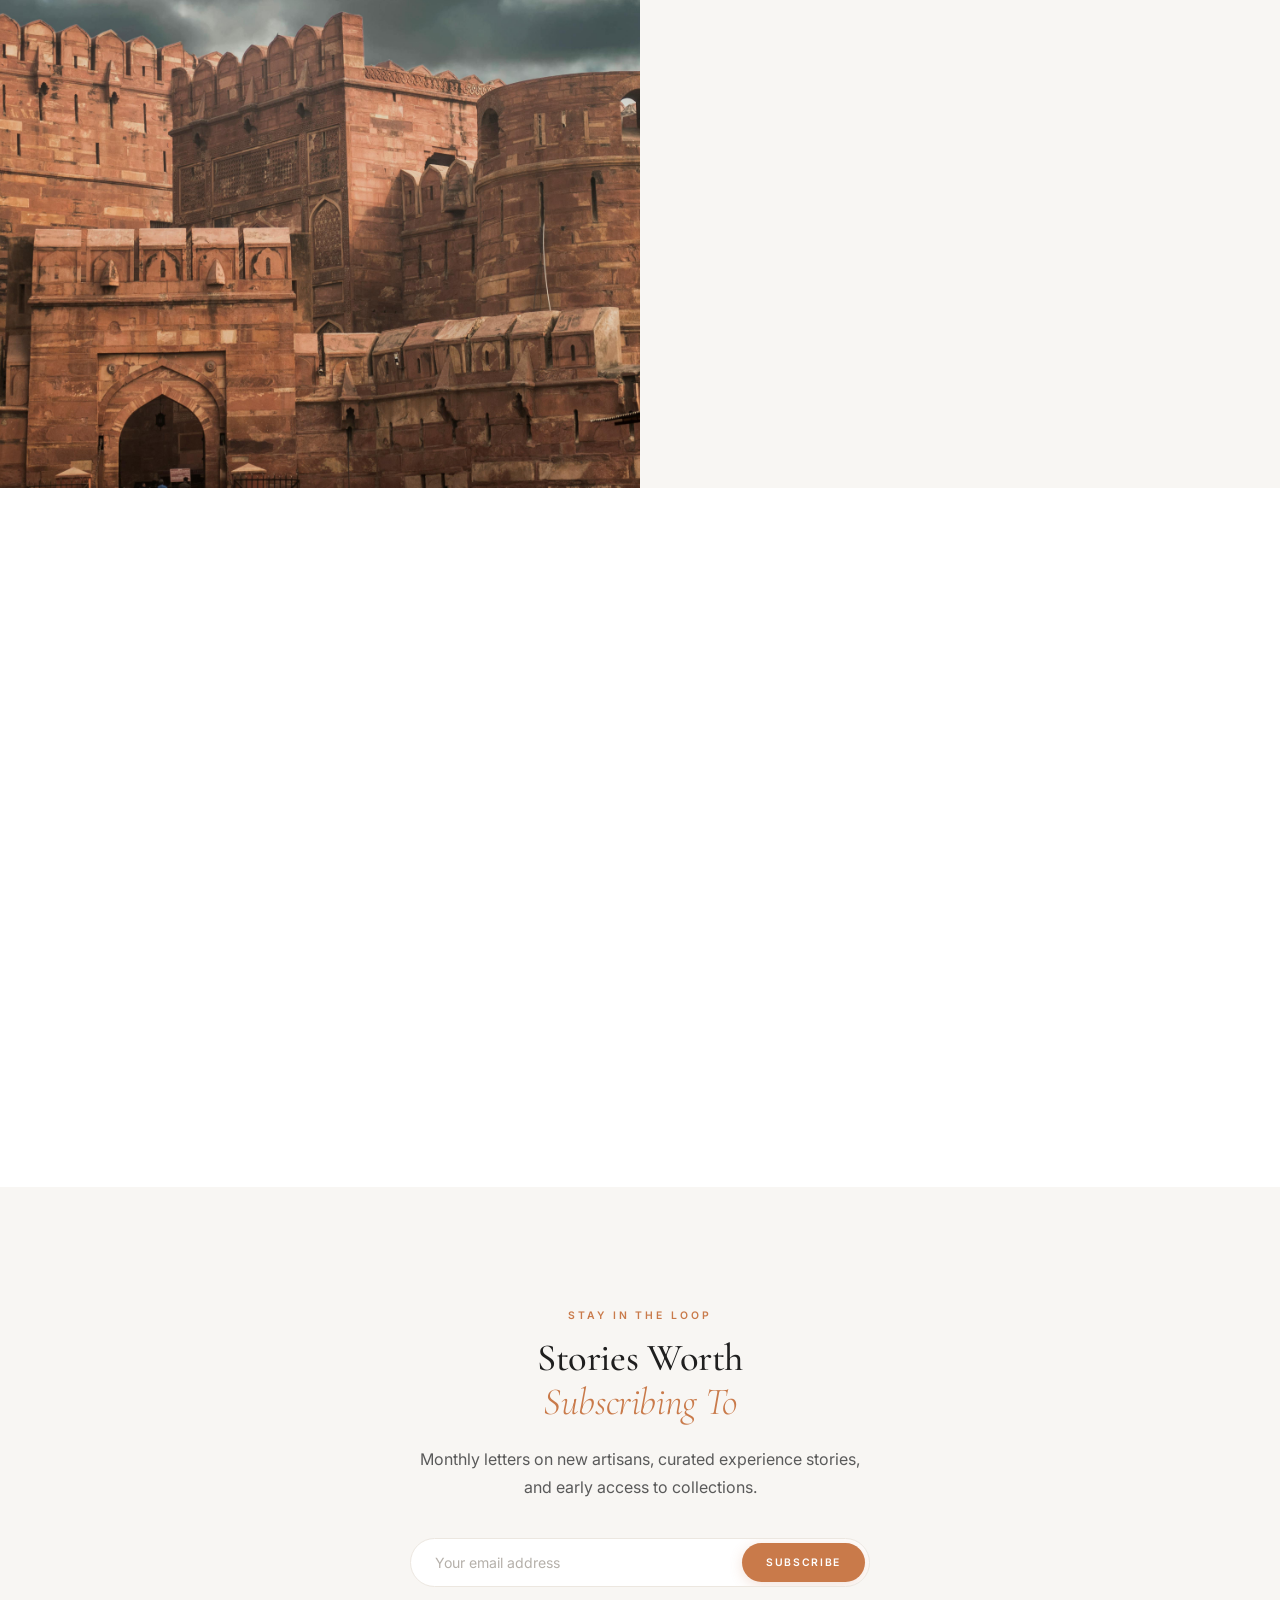
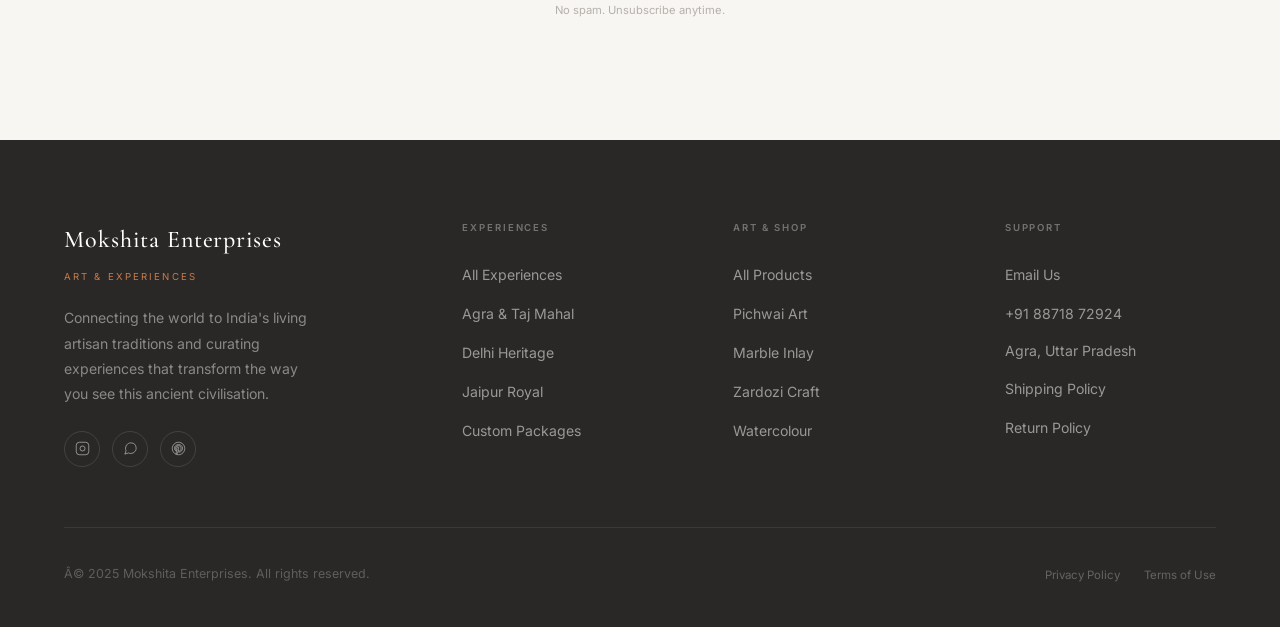
==== commit b7131c32: "Refine checkout aesthetics, fix homepage arrows and section bg, restore handicrafts css" ====
--- a/index.html
+++ b/index.html
@@ -27,10 +27,16 @@
   <ul class="nav-links" role="list">
     <li><a href="index.html"       class="nav-link active">Home</a></li>
     <li><a href="travel.html"      class="nav-link">Experiences</a></li>
-    <li><a href="handicrafts.html" class="nav-link">Art &amp; Shop</a></li>
+    <li><a href="handicrafts.html" class="nav-link">Art &amp; Collection</a></li>
     <li><a href="contact.html"     class="nav-link">Contact</a></li>
   </ul>
-  <a href="contact.html" class="nav-cta">Plan Your Visit</a>
+  <div style="display:flex;align-items:center;gap:16px;">
+    <a href="cart.html" class="nav-cart-icon" aria-label="View cart">
+      <svg width="22" height="22" viewBox="0 0 24 24" fill="none" stroke="currentColor" stroke-width="1.8"><circle cx="9" cy="21" r="1"/><circle cx="20" cy="21" r="1"/><path d="M1 1h4l2.68 13.39a2 2 0 0 0 2 1.61h9.72a2 2 0 0 0 2-1.61L23 6H6"/></svg>
+      <span class="cart-badge" id="cart-badge" style="display:none;">0</span>
+    </a>
+    <a href="contact.html" class="nav-cta">Plan Your Journey</a>
+  </div>
   <button class="nav-hamburger" id="nav-hamburger" aria-label="Open menu" aria-expanded="false">
     <span></span><span></span><span></span>
   </button>
@@ -168,10 +174,10 @@
       <a href="handicrafts.html" class="artisan-row-viewall artisan-row-viewall--green">View All Best Sellers &#8594;</a>
     </div>
     <div class="artisan-scroll-wrap">
-      <button class="artisan-arrow artisan-arrow--prev" id="bs-prev" aria-label="Scroll left">&#8592;</button>
+      <button class="artisan-arrow artisan-arrow--prev" id="bs-prev" aria-label="Scroll left"><svg viewBox="0 0 24 24" width="20" height="20" fill="none" stroke="currentColor" stroke-width="2.5"><path d="M15 18l-6-6 6-6"/></svg></button>
       <div class="artisan-scroll-track" id="bs-track">
 
-        <article class="artisan-card">
+        <article class="artisan-card" onclick="window.location.href='product.html?id=pichwai-art-a5'" style="cursor: pointer;">
           <div class="artisan-card-img-wrap">
             <span class="artisan-badge artisan-badge--best">BEST SELLER</span>
             <button class="artisan-wishlist" aria-label="Wishlist"><svg viewBox="0 0 24 24" fill="none" stroke="currentColor" stroke-width="2"><path d="M20.84 4.61a5.5 5.5 0 0 0-7.78 0L12 5.67l-1.06-1.06a5.5 5.5 0 0 0-7.78 7.78l1.06 1.06L12 21.23l7.78-7.78 1.06-1.06a5.5 5.5 0 0 0 0-7.78z"/></svg></button>
@@ -183,12 +189,12 @@
             <div class="artisan-card-rating"><span class="artisan-stars">&#9733;&#9733;&#9733;&#9733;&#9733;</span><span class="artisan-rating-count">(128)</span></div>
             <div class="artisan-card-price-row">
               <span class="artisan-price">&#8377;520</span><span class="artisan-orig">&#8377;689</span>
-              <button class="artisan-atc" aria-label="Add to cart"><svg viewBox="0 0 24 24" fill="none" stroke="currentColor" stroke-width="2.5"><circle cx="9" cy="21" r="1"/><circle cx="20" cy="21" r="1"/><path d="M1 1h4l2.68 13.39a2 2 0 0 0 2 1.61h9.72a2 2 0 0 0 2-1.61L23 6H6"/></svg></button>
-            </div>
-          </div>
-        </article>
-
-        <article class="artisan-card">
+              <button class="artisan-atc" aria-label="Explore"><svg viewBox="0 0 24 24" fill="none" stroke="currentColor" stroke-width="2"><path d="M5 12h14M12 5l7 7-7 7"/></svg></button>
+            </div>
+          </div>
+        </article>
+
+        <article class="artisan-card" onclick="window.location.href='product.html?id=marble-coaster-plates'" style="cursor: pointer;">
           <div class="artisan-card-img-wrap">
             <span class="artisan-badge artisan-badge--handmade">HANDMADE</span>
             <button class="artisan-wishlist" aria-label="Wishlist"><svg viewBox="0 0 24 24" fill="none" stroke="currentColor" stroke-width="2"><path d="M20.84 4.61a5.5 5.5 0 0 0-7.78 0L12 5.67l-1.06-1.06a5.5 5.5 0 0 0-7.78 7.78l1.06 1.06L12 21.23l7.78-7.78 1.06-1.06a5.5 5.5 0 0 0 0-7.78z"/></svg></button>
@@ -200,12 +206,12 @@
             <div class="artisan-card-rating"><span class="artisan-stars">&#9733;&#9733;&#9733;&#9733;&#9733;</span><span class="artisan-rating-count">(84)</span></div>
             <div class="artisan-card-price-row">
               <span class="artisan-price">&#8377;600</span><span class="artisan-orig">&#8377;750</span>
-              <button class="artisan-atc" aria-label="Add to cart"><svg viewBox="0 0 24 24" fill="none" stroke="currentColor" stroke-width="2.5"><circle cx="9" cy="21" r="1"/><circle cx="20" cy="21" r="1"/><path d="M1 1h4l2.68 13.39a2 2 0 0 0 2 1.61h9.72a2 2 0 0 0 2-1.61L23 6H6"/></svg></button>
-            </div>
-          </div>
-        </article>
-
-        <article class="artisan-card">
+              <button class="artisan-atc" aria-label="Explore"><svg viewBox="0 0 24 24" fill="none" stroke="currentColor" stroke-width="2"><path d="M5 12h14M12 5l7 7-7 7"/></svg></button>
+            </div>
+          </div>
+        </article>
+
+        <article class="artisan-card" onclick="window.location.href='product.html?id=crochet-doll'" style="cursor: pointer;">
           <div class="artisan-card-img-wrap">
             <span class="artisan-badge artisan-badge--handmade">HANDMADE</span>
             <button class="artisan-wishlist" aria-label="Wishlist"><svg viewBox="0 0 24 24" fill="none" stroke="currentColor" stroke-width="2"><path d="M20.84 4.61a5.5 5.5 0 0 0-7.78 0L12 5.67l-1.06-1.06a5.5 5.5 0 0 0-7.78 7.78l1.06 1.06L12 21.23l7.78-7.78 1.06-1.06a5.5 5.5 0 0 0 0-7.78z"/></svg></button>
@@ -217,12 +223,12 @@
             <div class="artisan-card-rating"><span class="artisan-stars">&#9733;&#9733;&#9733;&#9733;&#9733;</span><span class="artisan-rating-count">(56)</span></div>
             <div class="artisan-card-price-row">
               <span class="artisan-price">&#8377;208</span>
-              <button class="artisan-atc" aria-label="Add to cart"><svg viewBox="0 0 24 24" fill="none" stroke="currentColor" stroke-width="2.5"><circle cx="9" cy="21" r="1"/><circle cx="20" cy="21" r="1"/><path d="M1 1h4l2.68 13.39a2 2 0 0 0 2 1.61h9.72a2 2 0 0 0 2-1.61L23 6H6"/></svg></button>
-            </div>
-          </div>
-        </article>
-
-        <article class="artisan-card">
+              <button class="artisan-atc" aria-label="Explore"><svg viewBox="0 0 24 24" fill="none" stroke="currentColor" stroke-width="2"><path d="M5 12h14M12 5l7 7-7 7"/></svg></button>
+            </div>
+          </div>
+        </article>
+
+        <article class="artisan-card" onclick="window.location.href='product.html?id=wooden-ganesha'" style="cursor: pointer;">
           <div class="artisan-card-img-wrap">
             <span class="artisan-badge artisan-badge--trending">TRENDING</span>
             <button class="artisan-wishlist" aria-label="Wishlist"><svg viewBox="0 0 24 24" fill="none" stroke="currentColor" stroke-width="2"><path d="M20.84 4.61a5.5 5.5 0 0 0-7.78 0L12 5.67l-1.06-1.06a5.5 5.5 0 0 0-7.78 7.78l1.06 1.06L12 21.23l7.78-7.78 1.06-1.06a5.5 5.5 0 0 0 0-7.78z"/></svg></button>
@@ -234,12 +240,12 @@
             <div class="artisan-card-rating"><span class="artisan-stars">&#9733;&#9733;&#9733;&#9733;&#9733;</span><span class="artisan-rating-count">(96)</span></div>
             <div class="artisan-card-price-row">
               <span class="artisan-price">&#8377;450</span>
-              <button class="artisan-atc" aria-label="Add to cart"><svg viewBox="0 0 24 24" fill="none" stroke="currentColor" stroke-width="2.5"><circle cx="9" cy="21" r="1"/><circle cx="20" cy="21" r="1"/><path d="M1 1h4l2.68 13.39a2 2 0 0 0 2 1.61h9.72a2 2 0 0 0 2-1.61L23 6H6"/></svg></button>
-            </div>
-          </div>
-        </article>
-
-        <article class="artisan-card">
+              <button class="artisan-atc" aria-label="Explore"><svg viewBox="0 0 24 24" fill="none" stroke="currentColor" stroke-width="2"><path d="M5 12h14M12 5l7 7-7 7"/></svg></button>
+            </div>
+          </div>
+        </article>
+
+        <article class="artisan-card" onclick="window.location.href='product.html?id=zardozi-double-elephant'" style="cursor: pointer;">
           <div class="artisan-card-img-wrap">
             <span class="artisan-badge artisan-badge--festive">FESTIVE PICK</span>
             <button class="artisan-wishlist" aria-label="Wishlist"><svg viewBox="0 0 24 24" fill="none" stroke="currentColor" stroke-width="2"><path d="M20.84 4.61a5.5 5.5 0 0 0-7.78 0L12 5.67l-1.06-1.06a5.5 5.5 0 0 0-7.78 7.78l1.06 1.06L12 21.23l7.78-7.78 1.06-1.06a5.5 5.5 0 0 0 0-7.78z"/></svg></button>
@@ -251,12 +257,12 @@
             <div class="artisan-card-rating"><span class="artisan-stars">&#9733;&#9733;&#9733;&#9733;&#9733;</span><span class="artisan-rating-count">(72)</span></div>
             <div class="artisan-card-price-row">
               <span class="artisan-price">&#8377;250</span><span class="artisan-orig">&#8377;360</span>
-              <button class="artisan-atc" aria-label="Add to cart"><svg viewBox="0 0 24 24" fill="none" stroke="currentColor" stroke-width="2.5"><circle cx="9" cy="21" r="1"/><circle cx="20" cy="21" r="1"/><path d="M1 1h4l2.68 13.39a2 2 0 0 0 2 1.61h9.72a2 2 0 0 0 2-1.61L23 6H6"/></svg></button>
-            </div>
-          </div>
-        </article>
-
-        <article class="artisan-card">
+              <button class="artisan-atc" aria-label="Explore"><svg viewBox="0 0 24 24" fill="none" stroke="currentColor" stroke-width="2"><path d="M5 12h14M12 5l7 7-7 7"/></svg></button>
+            </div>
+          </div>
+        </article>
+
+        <article class="artisan-card" onclick="window.location.href='product.html?id=wooden-box'" style="cursor: pointer;">
           <div class="artisan-card-img-wrap">
             <button class="artisan-wishlist" aria-label="Wishlist"><svg viewBox="0 0 24 24" fill="none" stroke="currentColor" stroke-width="2"><path d="M20.84 4.61a5.5 5.5 0 0 0-7.78 0L12 5.67l-1.06-1.06a5.5 5.5 0 0 0-7.78 7.78l1.06 1.06L12 21.23l7.78-7.78 1.06-1.06a5.5 5.5 0 0 0 0-7.78z"/></svg></button>
             <img src="images/items/Intricately carved wooden jewelry box.png" alt="Carved Wooden Jewelry Box" loading="lazy" />
@@ -267,13 +273,13 @@
             <div class="artisan-card-rating"><span class="artisan-stars">&#9733;&#9733;&#9733;&#9733;&#9734;</span><span class="artisan-rating-count">(38)</span></div>
             <div class="artisan-card-price-row">
               <span class="artisan-price">&#8377;750</span>
-              <button class="artisan-atc" aria-label="Add to cart"><svg viewBox="0 0 24 24" fill="none" stroke="currentColor" stroke-width="2.5"><circle cx="9" cy="21" r="1"/><circle cx="20" cy="21" r="1"/><path d="M1 1h4l2.68 13.39a2 2 0 0 0 2 1.61h9.72a2 2 0 0 0 2-1.61L23 6H6"/></svg></button>
-            </div>
-          </div>
-        </article>
-
-      </div>
-      <button class="artisan-arrow artisan-arrow--next" id="bs-next" aria-label="Scroll right">&#8594;</button>
+              <button class="artisan-atc" aria-label="Explore"><svg viewBox="0 0 24 24" fill="none" stroke="currentColor" stroke-width="2"><path d="M5 12h14M12 5l7 7-7 7"/></svg></button>
+            </div>
+          </div>
+        </article>
+
+      </div>
+      <button class="artisan-arrow artisan-arrow--next" id="bs-next" aria-label="Scroll right"><svg viewBox="0 0 24 24" width="20" height="20" fill="none" stroke="currentColor" stroke-width="2.5"><path d="M9 18l6-6-6-6"/></svg></button>
     </div>
   </div>
 
@@ -290,10 +296,10 @@
       <a href="handicrafts.html" class="artisan-row-viewall artisan-row-viewall--peach">View All New Arrivals &#8594;</a>
     </div>
     <div class="artisan-scroll-wrap">
-      <button class="artisan-arrow artisan-arrow--prev artisan-arrow--peach" id="na-prev" aria-label="Scroll left">&#8592;</button>
+      <button class="artisan-arrow artisan-arrow--prev artisan-arrow--peach" id="na-prev" aria-label="Scroll left"><svg viewBox="0 0 24 24" width="20" height="20" fill="none" stroke="currentColor" stroke-width="2.5"><path d="M15 18l-6-6 6-6"/></svg></button>
       <div class="artisan-scroll-track" id="na-track">
 
-        <article class="artisan-card artisan-card--sm">
+        <article class="artisan-card artisan-card--sm" onclick="window.location.href='product.html?id=zardozi-elephant'" style="cursor: pointer;">
           <div class="artisan-card-img-wrap">
             <span class="artisan-badge artisan-badge--new">NEW</span>
             <button class="artisan-wishlist" aria-label="Wishlist"><svg viewBox="0 0 24 24" fill="none" stroke="currentColor" stroke-width="2"><path d="M20.84 4.61a5.5 5.5 0 0 0-7.78 0L12 5.67l-1.06-1.06a5.5 5.5 0 0 0-7.78 7.78l1.06 1.06L12 21.23l7.78-7.78 1.06-1.06a5.5 5.5 0 0 0 0-7.78z"/></svg></button>
@@ -305,12 +311,12 @@
             <div class="artisan-card-rating"><span class="artisan-stars">&#9733;&#9733;&#9733;&#9733;&#9733;</span><span class="artisan-rating-count">(50)</span></div>
             <div class="artisan-card-price-row">
               <span class="artisan-price">&#8377;306</span><span class="artisan-orig">&#8377;450</span>
-              <button class="artisan-atc" aria-label="Add to cart"><svg viewBox="0 0 24 24" fill="none" stroke="currentColor" stroke-width="2.5"><circle cx="9" cy="21" r="1"/><circle cx="20" cy="21" r="1"/><path d="M1 1h4l2.68 13.39a2 2 0 0 0 2 1.61h9.72a2 2 0 0 0 2-1.61L23 6H6"/></svg></button>
-            </div>
-          </div>
-        </article>
-
-        <article class="artisan-card artisan-card--sm">
+              <button class="artisan-atc" aria-label="Explore"><svg viewBox="0 0 24 24" fill="none" stroke="currentColor" stroke-width="2"><path d="M5 12h14M12 5l7 7-7 7"/></svg></button>
+            </div>
+          </div>
+        </article>
+
+        <article class="artisan-card artisan-card--sm" onclick="window.location.href='product.html?id=pichwai-art-a5'" style="cursor: pointer;">
           <div class="artisan-card-img-wrap">
             <button class="artisan-wishlist" aria-label="Wishlist"><svg viewBox="0 0 24 24" fill="none" stroke="currentColor" stroke-width="2"><path d="M20.84 4.61a5.5 5.5 0 0 0-7.78 0L12 5.67l-1.06-1.06a5.5 5.5 0 0 0-7.78 7.78l1.06 1.06L12 21.23l7.78-7.78 1.06-1.06a5.5 5.5 0 0 0 0-7.78z"/></svg></button>
             <img src="images/items/watercolourtajmahal1.jpeg" alt="Watercolor Mini Taj Mahal" loading="lazy" />
@@ -321,12 +327,12 @@
             <div class="artisan-card-rating"><span class="artisan-stars">&#9733;&#9733;&#9733;&#9733;&#9733;</span><span class="artisan-rating-count">(186)</span></div>
             <div class="artisan-card-price-row">
               <span class="artisan-price">&#8377;300</span><span class="artisan-orig">&#8377;380</span>
-              <button class="artisan-atc" aria-label="Add to cart"><svg viewBox="0 0 24 24" fill="none" stroke="currentColor" stroke-width="2.5"><circle cx="9" cy="21" r="1"/><circle cx="20" cy="21" r="1"/><path d="M1 1h4l2.68 13.39a2 2 0 0 0 2 1.61h9.72a2 2 0 0 0 2-1.61L23 6H6"/></svg></button>
-            </div>
-          </div>
-        </article>
-
-        <article class="artisan-card artisan-card--sm">
+              <button class="artisan-atc" aria-label="Explore"><svg viewBox="0 0 24 24" fill="none" stroke="currentColor" stroke-width="2"><path d="M5 12h14M12 5l7 7-7 7"/></svg></button>
+            </div>
+          </div>
+        </article>
+
+        <article class="artisan-card artisan-card--sm" onclick="window.location.href='product.html?id=pichwai-art-a5'" style="cursor: pointer;">
           <div class="artisan-card-img-wrap">
             <span class="artisan-badge artisan-badge--new">NEW</span>
             <button class="artisan-wishlist" aria-label="Wishlist"><svg viewBox="0 0 24 24" fill="none" stroke="currentColor" stroke-width="2"><path d="M20.84 4.61a5.5 5.5 0 0 0-7.78 0L12 5.67l-1.06-1.06a5.5 5.5 0 0 0-7.78 7.78l1.06 1.06L12 21.23l7.78-7.78 1.06-1.06a5.5 5.5 0 0 0 0-7.78z"/></svg></button>
@@ -338,12 +344,12 @@
             <div class="artisan-card-rating"><span class="artisan-stars">&#9733;&#9733;&#9733;&#9733;&#9734;</span><span class="artisan-rating-count">(32)</span></div>
             <div class="artisan-card-price-row">
               <span class="artisan-price">&#8377;480</span>
-              <button class="artisan-atc" aria-label="Add to cart"><svg viewBox="0 0 24 24" fill="none" stroke="currentColor" stroke-width="2.5"><circle cx="9" cy="21" r="1"/><circle cx="20" cy="21" r="1"/><path d="M1 1h4l2.68 13.39a2 2 0 0 0 2 1.61h9.72a2 2 0 0 0 2-1.61L23 6H6"/></svg></button>
-            </div>
-          </div>
-        </article>
-
-        <article class="artisan-card artisan-card--sm">
+              <button class="artisan-atc" aria-label="Explore"><svg viewBox="0 0 24 24" fill="none" stroke="currentColor" stroke-width="2"><path d="M5 12h14M12 5l7 7-7 7"/></svg></button>
+            </div>
+          </div>
+        </article>
+
+        <article class="artisan-card artisan-card--sm" onclick="window.location.href='product.html?id=pichwai-art-a5'" style="cursor: pointer;">
           <div class="artisan-card-img-wrap">
             <button class="artisan-wishlist" aria-label="Wishlist"><svg viewBox="0 0 24 24" fill="none" stroke="currentColor" stroke-width="2"><path d="M20.84 4.61a5.5 5.5 0 0 0-7.78 0L12 5.67l-1.06-1.06a5.5 5.5 0 0 0-7.78 7.78l1.06 1.06L12 21.23l7.78-7.78 1.06-1.06a5.5 5.5 0 0 0 0-7.78z"/></svg></button>
             <img src="images/items/Wooden dice and wooden die holder.jpg.jpeg" alt="Wooden Elephant Figurine" loading="lazy" />
@@ -354,12 +360,12 @@
             <div class="artisan-card-rating"><span class="artisan-stars">&#9733;&#9733;&#9733;&#9733;&#9733;</span><span class="artisan-rating-count">(41)</span></div>
             <div class="artisan-card-price-row">
               <span class="artisan-price">&#8377;380</span><span class="artisan-orig">&#8377;550</span>
-              <button class="artisan-atc" aria-label="Add to cart"><svg viewBox="0 0 24 24" fill="none" stroke="currentColor" stroke-width="2.5"><circle cx="9" cy="21" r="1"/><circle cx="20" cy="21" r="1"/><path d="M1 1h4l2.68 13.39a2 2 0 0 0 2 1.61h9.72a2 2 0 0 0 2-1.61L23 6H6"/></svg></button>
-            </div>
-          </div>
-        </article>
-
-        <article class="artisan-card artisan-card--sm">
+              <button class="artisan-atc" aria-label="Explore"><svg viewBox="0 0 24 24" fill="none" stroke="currentColor" stroke-width="2"><path d="M5 12h14M12 5l7 7-7 7"/></svg></button>
+            </div>
+          </div>
+        </article>
+
+        <article class="artisan-card artisan-card--sm" onclick="window.location.href='product.html?id=pichwai-art-a5'" style="cursor: pointer;">
           <div class="artisan-card-img-wrap">
             <button class="artisan-wishlist" aria-label="Wishlist"><svg viewBox="0 0 24 24" fill="none" stroke="currentColor" stroke-width="2"><path d="M20.84 4.61a5.5 5.5 0 0 0-7.78 0L12 5.67l-1.06-1.06a5.5 5.5 0 0 0-7.78 7.78l1.06 1.06L12 21.23l7.78-7.78 1.06-1.06a5.5 5.5 0 0 0 0-7.78z"/></svg></button>
             <img src="images/items/Handcrafted marble plates with floral design (1).png" alt="Marble Coaster Set" loading="lazy" />
@@ -370,12 +376,12 @@
             <div class="artisan-card-rating"><span class="artisan-stars">&#9733;&#9733;&#9733;&#9733;&#9734;</span><span class="artisan-rating-count">(29)</span></div>
             <div class="artisan-card-price-row">
               <span class="artisan-price">&#8377;320</span>
-              <button class="artisan-atc" aria-label="Add to cart"><svg viewBox="0 0 24 24" fill="none" stroke="currentColor" stroke-width="2.5"><circle cx="9" cy="21" r="1"/><circle cx="20" cy="21" r="1"/><path d="M1 1h4l2.68 13.39a2 2 0 0 0 2 1.61h9.72a2 2 0 0 0 2-1.61L23 6H6"/></svg></button>
-            </div>
-          </div>
-        </article>
-
-        <article class="artisan-card artisan-card--sm">
+              <button class="artisan-atc" aria-label="Explore"><svg viewBox="0 0 24 24" fill="none" stroke="currentColor" stroke-width="2"><path d="M5 12h14M12 5l7 7-7 7"/></svg></button>
+            </div>
+          </div>
+        </article>
+
+        <article class="artisan-card artisan-card--sm" onclick="window.location.href='product.html?id=pichwai-art-a5'" style="cursor: pointer;">
           <div class="artisan-card-img-wrap">
             <span class="artisan-badge artisan-badge--new">NEW</span>
             <button class="artisan-wishlist" aria-label="Wishlist"><svg viewBox="0 0 24 24" fill="none" stroke="currentColor" stroke-width="2"><path d="M20.84 4.61a5.5 5.5 0 0 0-7.78 0L12 5.67l-1.06-1.06a5.5 5.5 0 0 0-7.78 7.78l1.06 1.06L12 21.23l7.78-7.78 1.06-1.06a5.5 5.5 0 0 0 0-7.78z"/></svg></button>
@@ -387,18 +393,25 @@
             <div class="artisan-card-rating"><span class="artisan-stars">&#9733;&#9733;&#9733;&#9733;&#9733;</span><span class="artisan-rating-count">(67)</span></div>
             <div class="artisan-card-price-row">
               <span class="artisan-price">&#8377;420</span><span class="artisan-orig">&#8377;600</span>
-              <button class="artisan-atc" aria-label="Add to cart"><svg viewBox="0 0 24 24" fill="none" stroke="currentColor" stroke-width="2.5"><circle cx="9" cy="21" r="1"/><circle cx="20" cy="21" r="1"/><path d="M1 1h4l2.68 13.39a2 2 0 0 0 2 1.61h9.72a2 2 0 0 0 2-1.61L23 6H6"/></svg></button>
-            </div>
-          </div>
-        </article>
-
-      </div>
-      <button class="artisan-arrow artisan-arrow--next artisan-arrow--peach" id="na-next" aria-label="Scroll right">&#8594;</button>
+              <button class="artisan-atc" aria-label="Explore"><svg viewBox="0 0 24 24" fill="none" stroke="currentColor" stroke-width="2"><path d="M5 12h14M12 5l7 7-7 7"/></svg></button>
+            </div>
+          </div>
+        </article>
+
+      </div>
+      <button class="artisan-arrow artisan-arrow--next artisan-arrow--peach" id="na-next" aria-label="Scroll right"><svg viewBox="0 0 24 24" width="20" height="20" fill="none" stroke="currentColor" stroke-width="2.5"><path d="M9 18l6-6-6-6"/></svg></button>
     </div>
   </div>
 
   <!-- FOOTER TEXT -->
   <p class="artisan-footer-text">&#127807; Each piece is handcrafted with love, preserving tradition and supporting local artisans. &#127807;</p>
+
+  <div style="text-align: center; margin-top: 36px; padding-bottom: 20px;">
+    <a href="handicrafts.html" class="btn btn-primary" style="display: inline-flex; align-items: center; gap: 8px;">
+      Explore Full Collection
+      <svg viewBox="0 0 24 24" width="18" height="18" fill="none" stroke="currentColor" stroke-width="2"><path d="M5 12h14M12 5l7 7-7 7"/></svg>
+    </a>
+  </div>
 
 </section>
 
@@ -708,11 +721,6 @@
 
 
 <!-- â”€â”€ SCRIPTS â”€â”€â”€â”€â”€â”€â”€â”€â”€â”€â”€â”€â”€â”€â”€â”€â”€â”€â”€â”€â”€â”€â”€â”€â”€â”€â”€â”€â”€â”€â”€â”€â”€â”€â”€â”€â”€â”€â”€â”€â”€â”€â”€â”€â”€ -->
-<script src="https://cdn.jsdelivr.net/npm/@supabase/supabase-js@2"></script>
-<script src="supabaseClient.js"></script>
-<script src="products.js"></script>
-<script src="supabase-products.js"></script>
-<script src="cart.js"></script>
 <script src="main.js"></script>
 <script>
   /* â”€â”€ NAV SCROLL â”€â”€â”€â”€â”€â”€â”€â”€â”€â”€â”€â”€â”€â”€â”€â”€â”€â”€â”€â”€â”€â”€â”€â”€â”€â”€â”€â”€â”€â”€â”€â”€â”€â”€â”€â”€ */
--- a/index.css
+++ b/index.css
@@ -6,7 +6,7 @@
 /* ─── EXPLORE HORIZONTAL CARDS ───────────────────────────── */
 .explore-cards-section {
   padding: 80px 0 72px; /* 80px top matches hero bottom spacing */
-  background: #f8f6f3; /* very light beige */
+  background: #000000; /* black */
   overflow: hidden;
 }
 
@@ -1466,19 +1466,20 @@
 .artisan-card {
   flex: 0 0 300px;
   width: 300px;
-  background: #fff;
+  background: #fffdfa;
   border-radius: 16px;
-  border: 1px solid #e8e5e0;
-  box-shadow: 0 4px 16px rgba(0,0,0,0.05);
+  border: 1px solid #e2ded5;
+  box-shadow: 0 8px 24px rgba(47, 93, 80, 0.05);
   overflow: hidden;
   display: flex;
   flex-direction: column;
   scroll-snap-align: start;
-  transition: transform 0.3s ease, box-shadow 0.3s ease;
+  transition: transform 0.3s ease, box-shadow 0.3s ease, border-color 0.3s ease;
 }
 .artisan-card:hover {
-  transform: translateY(-6px);
-  box-shadow: 0 14px 32px rgba(0,0,0,0.1);
+  transform: translateY(-8px);
+  box-shadow: 0 16px 36px rgba(194, 106, 61, 0.12);
+  border-color: #c26a3d;
 }
 .artisan-card--sm {
   flex: 0 0 260px;
@@ -1602,21 +1603,26 @@
 }
 .artisan-atc {
   margin-left: auto;
-  width: 34px;
-  height: 34px;
+  width: 38px;
+  height: 38px;
   border-radius: 50%;
-  background: #c26a3d;
+  background: #2f5d50;
   color: #fff;
   border: none;
   cursor: pointer;
   display: flex;
   align-items: center;
   justify-content: center;
-  transition: background 0.2s, transform 0.15s;
+  transition: background 0.3s, transform 0.2s, box-shadow 0.3s;
   flex-shrink: 0;
-}
-.artisan-atc:hover { background: #a5552c; transform: scale(1.1); }
-.artisan-atc svg { width: 16px; height: 16px; }
+  box-shadow: 0 4px 12px rgba(47, 93, 80, 0.2);
+}
+.artisan-atc:hover { 
+  background: #c26a3d;
+  transform: scale(1.1) translateX(4px); 
+  box-shadow: 0 6px 16px rgba(194, 106, 61, 0.3);
+}
+.artisan-atc svg { width: 18px; height: 18px; }
 
 /* ─── FOOTER TEXT ───────────────────────────────────────── */
 .artisan-footer-text {
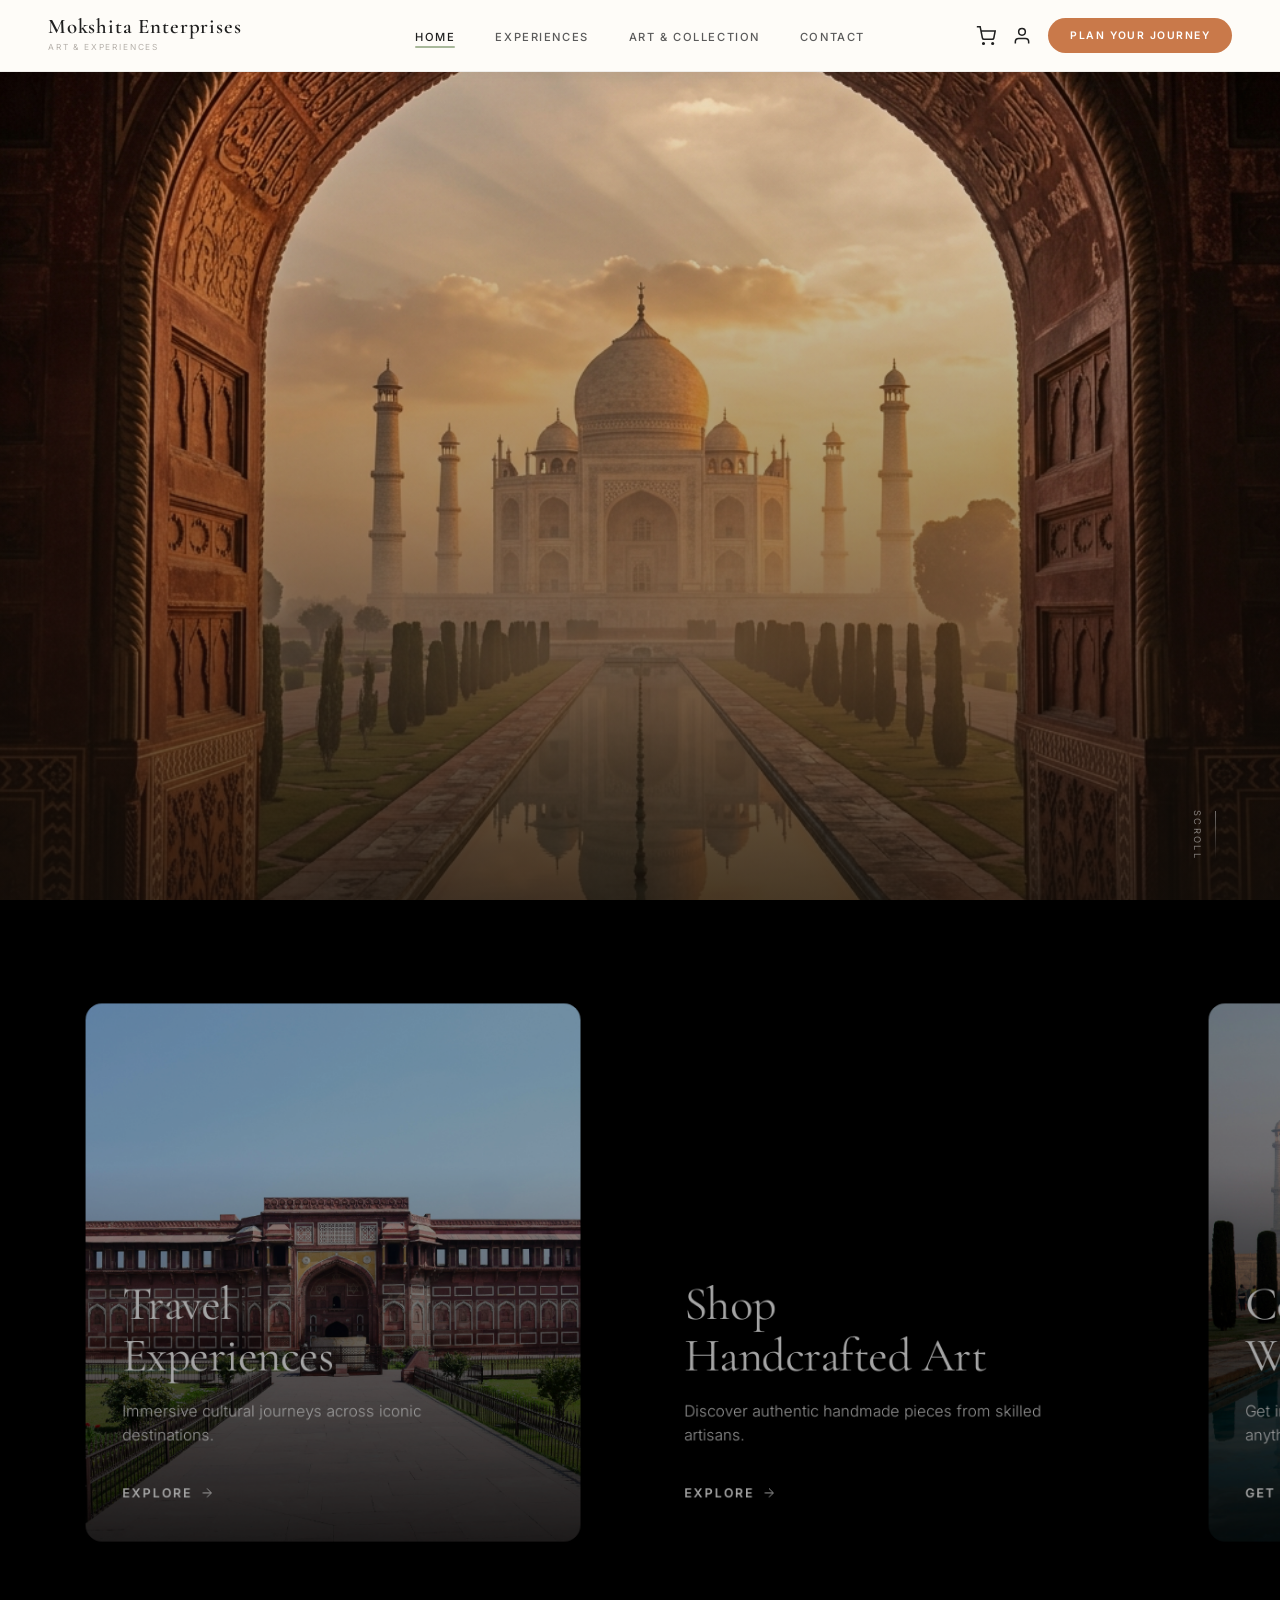
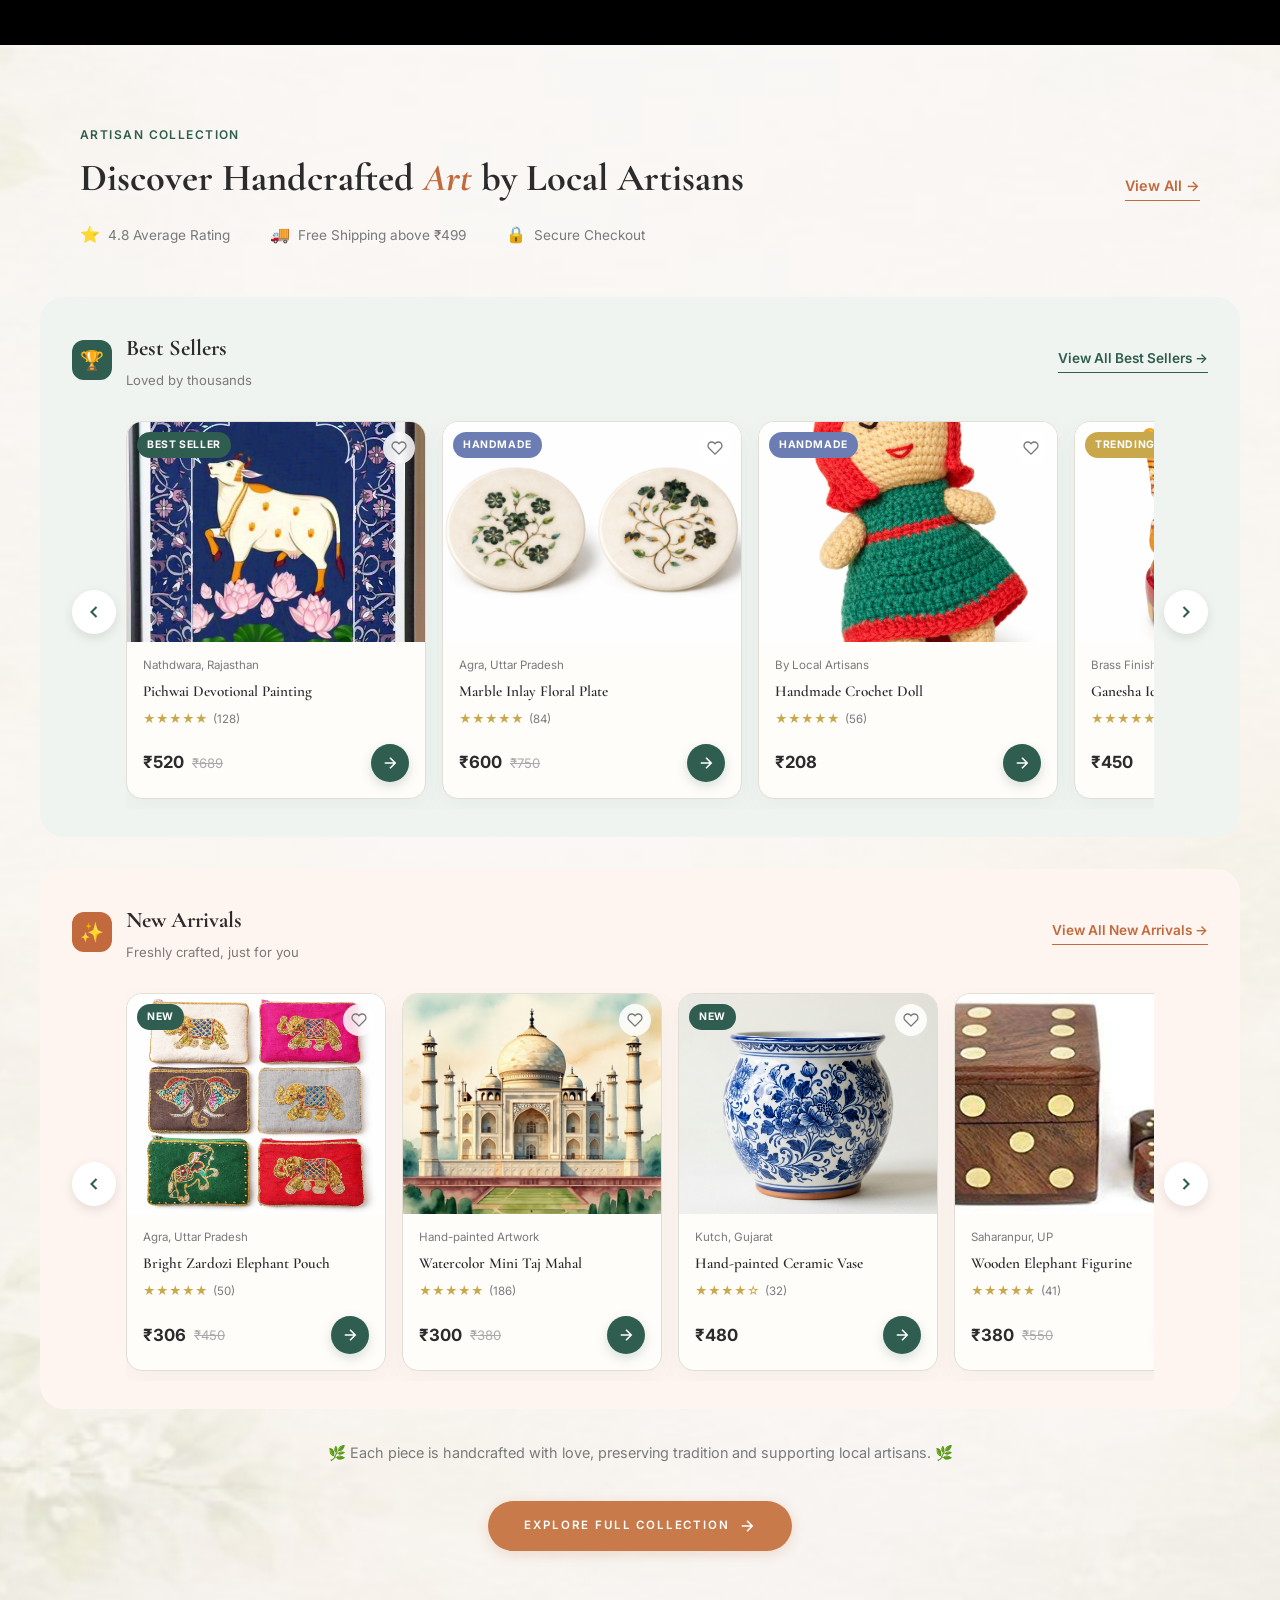
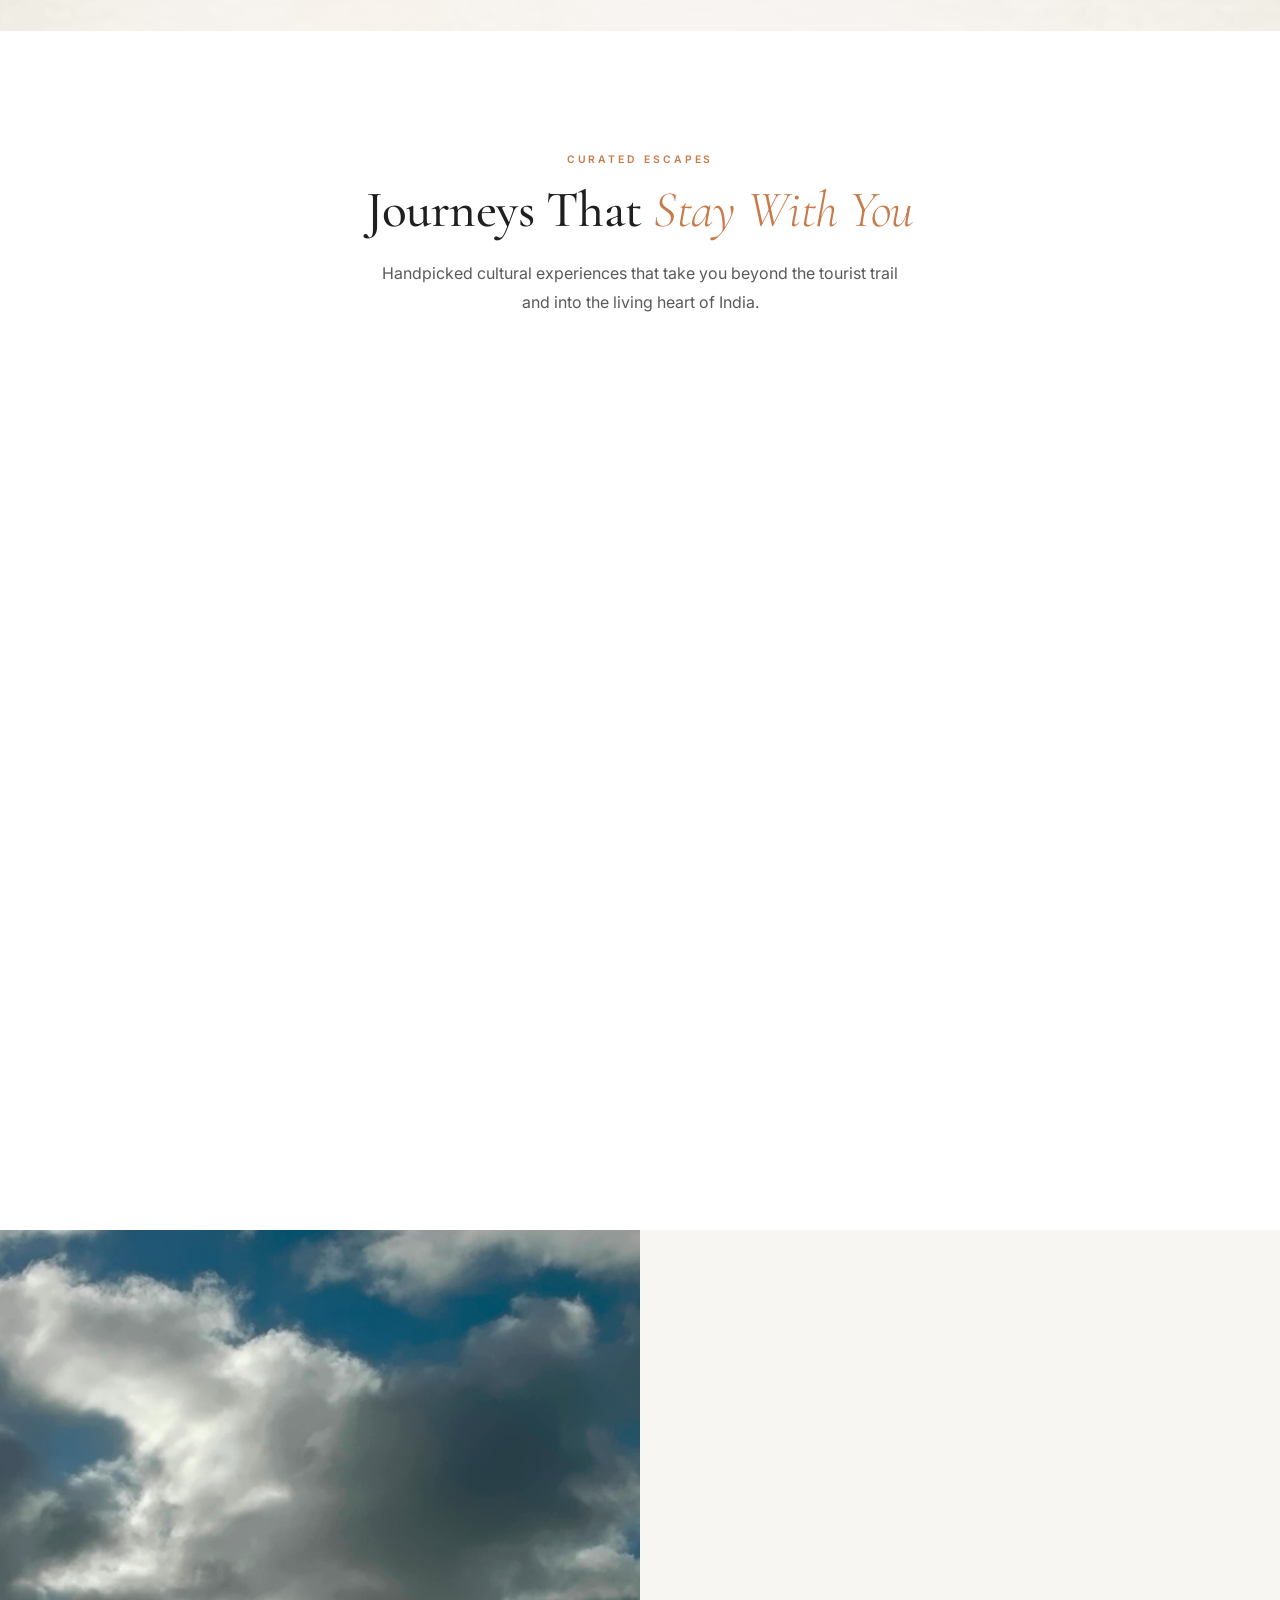
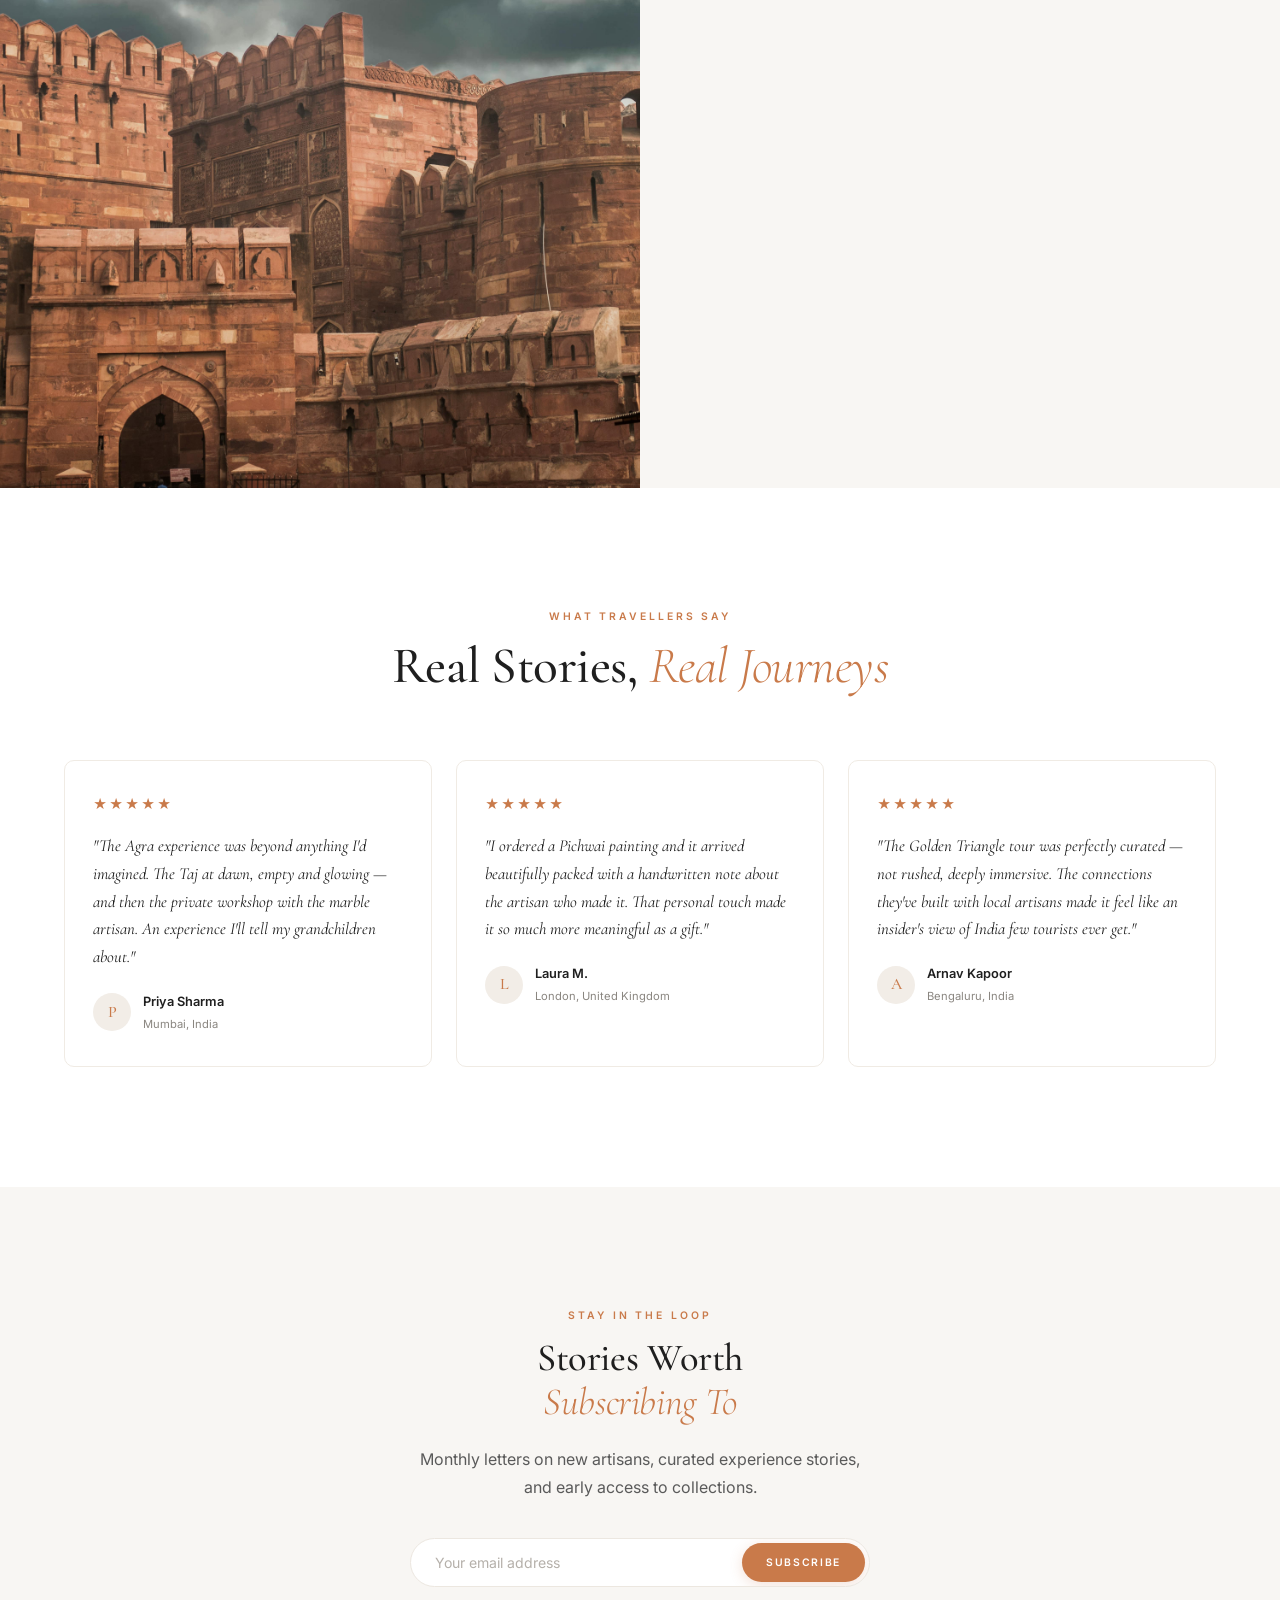
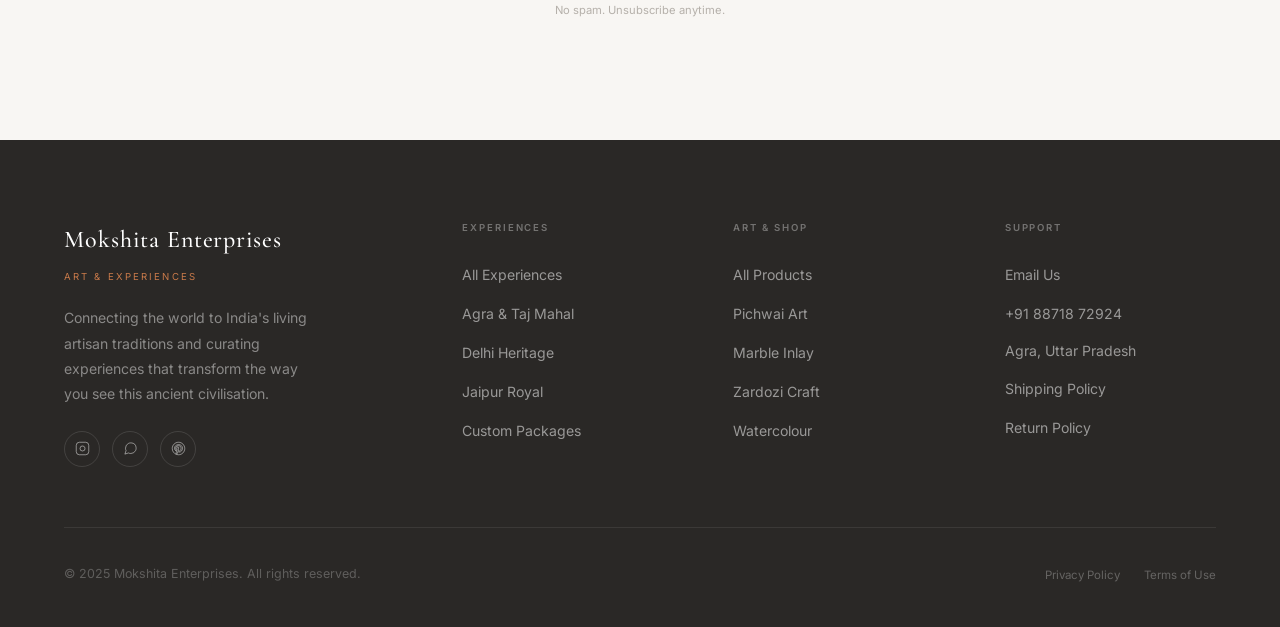
==== commit c2d74359: "Fix UI artifacts, update Buy Now button to internal checkout, fix homepage arrow scroll, and add mis" ====
--- a/index.html
+++ b/index.html
@@ -3,7 +3,7 @@
 <head>
   <meta charset="UTF-8" />
   <meta name="viewport" content="width=device-width, initial-scale=1.0" />
-  <title>Mokshita Enterprises â€” Art &amp; Experiences from India</title>
+  <title>Mokshita Enterprises — Art &amp; Experiences from India</title>
   <meta name="description" content="Discover the soul of India through authentic handcrafted art and curated cultural experiences. Premium Indian art and journey packages from Mokshita Enterprises." />
   <link rel="preconnect" href="https://fonts.googleapis.com" />
   <link rel="preconnect" href="https://fonts.gstatic.com" crossorigin />
@@ -12,13 +12,13 @@
 </head>
 <body>
 
-<!-- â”€â”€ PAGE LOADER â”€â”€â”€â”€â”€â”€â”€â”€â”€â”€â”€â”€â”€â”€â”€â”€â”€â”€â”€â”€â”€â”€â”€â”€â”€â”€â”€â”€â”€â”€â”€â”€â”€â”€â”€â”€â”€â”€â”€â”€ -->
+<!-- ── PAGE LOADER ──────────────────────────────────────── -->
 <div class="page-loader" id="page-loader">
   <div class="loader-emblem"></div>
   <p class="loader-text">Mokshita</p>
 </div>
 
-<!-- â”€â”€ NAVIGATION â”€â”€â”€â”€â”€â”€â”€â”€â”€â”€â”€â”€â”€â”€â”€â”€â”€â”€â”€â”€â”€â”€â”€â”€â”€â”€â”€â”€â”€â”€â”€â”€â”€â”€â”€â”€â”€â”€â”€â”€â”€ -->
+<!-- ── NAVIGATION ───────────────────────────────────────── -->
 <nav class="nav" id="main-nav" aria-label="Main navigation">
   <a href="index.html" class="nav-logo" aria-label="Mokshita Enterprises Home">
     <span class="nav-logo-title">Mokshita Enterprises</span>
@@ -35,6 +35,9 @@
       <svg width="22" height="22" viewBox="0 0 24 24" fill="none" stroke="currentColor" stroke-width="1.8"><circle cx="9" cy="21" r="1"/><circle cx="20" cy="21" r="1"/><path d="M1 1h4l2.68 13.39a2 2 0 0 0 2 1.61h9.72a2 2 0 0 0 2-1.61L23 6H6"/></svg>
       <span class="cart-badge" id="cart-badge" style="display:none;">0</span>
     </a>
+    <a href="login.html" class="nav-cart-icon" id="nav-account-btn" aria-label="Account" title="Account">
+      <svg width="22" height="22" viewBox="0 0 24 24" fill="none" stroke="currentColor" stroke-width="1.8"><path d="M20 21v-2a4 4 0 0 0-4-4H8a4 4 0 0 0-4 4v2"/><circle cx="12" cy="7" r="4"/></svg>
+    </a>
     <a href="contact.html" class="nav-cta">Plan Your Journey</a>
   </div>
   <button class="nav-hamburger" id="nav-hamburger" aria-label="Open menu" aria-expanded="false">
@@ -47,11 +50,12 @@
   <a href="travel.html"      class="nav-link">Experiences</a>
   <a href="handicrafts.html" class="nav-link">Art &amp; Shop</a>
   <a href="contact.html"     class="nav-link">Contact</a>
+  <a href="login.html"       class="nav-link" id="mobile-account-btn">Account</a>
   <a href="contact.html" class="btn btn-primary">Plan Your Visit</a>
 </div>
 
 <!-- â•â•â•â•â•â•â•â•â•â•â•â•â•â•â•â•â•â•â•â•â•â•â•â•â•â•â•â•â•â•â•â•â•â•â•â•â•â•â•â•â•â•â•â•â•â•â•â•â•â•â•â•â•â•â•â•
-     1 Â· HERO
+     1 · HERO
      â•â•â•â•â•â•â•â•â•â•â•â•â•â•â•â•â•â•â•â•â•â•â•â•â•â•â•â•â•â•â•â•â•â•â•â•â•â•â•â•â•â•â•â•â•â•â•â•â•â•â•â•â•â•â•â• -->
 <section class="hero" id="hero" aria-label="Hero">
 
@@ -87,7 +91,7 @@
 
 
 <!-- â•â•â•â•â•â•â•â•â•â•â•â•â•â•â•â•â•â•â•â•â•â•â•â•â•â•â•â•â•â•â•â•â•â•â•â•â•â•â•â•â•â•â•â•â•â•â•â•â•â•â•â•â•â•â•â•
-     2 Â· EXPLORE â€” HORIZONTAL CARDS
+     2 · EXPLORE — HORIZONTAL CARDS
      â•â•â•â•â•â•â•â•â•â•â•â•â•â•â•â•â•â•â•â•â•â•â•â•â•â•â•â•â•â•â•â•â•â•â•â•â•â•â•â•â•â•â•â•â•â•â•â•â•â•â•â•â•â•â•â• -->
 <section class="explore-cards-section" aria-label="Explore our offerings">
   <div class="explore-cards-track">
@@ -133,7 +137,7 @@
 
 
 <!-- â•â•â•â•â•â•â•â•â•â•â•â•â•â•â•â•â•â•â•â•â•â•â•â•â•â•â•â•â•â•â•â•â•â•â•â•â•â•â•â•â•â•â•â•â•â•â•â•â•â•â•â•â•â•â•â•
-     3 Â· ARTISAN COLLECTION â€” DUAL ROW HORIZONTAL
+     3 · ARTISAN COLLECTION — DUAL ROW HORIZONTAL
      â•â•â•â•â•â•â•â•â•â•â•â•â•â•â•â•â•â•â•â•â•â•â•â•â•â•â•â•â•â•â•â•â•â•â•â•â•â•â•â•â•â•â•â•â•â•â•â•â•â•â•â•â•â•â•â• -->
 <section class="artisan-shop-section" id="artisan-shop" aria-label="Handcrafted art collection">
 
@@ -161,7 +165,7 @@
     <div class="artisan-trust-item"><span class="artisan-trust-icon">&#128274;</span><span>Secure Checkout</span></div>
   </div>
 
-  <!-- â”€â”€â”€ ROW 1: BEST SELLERS â”€â”€â”€â”€â”€â”€â”€â”€â”€â”€â”€â”€â”€â”€â”€â”€â”€â”€â”€â”€â”€â”€â”€â”€â”€â”€â”€â”€ -->
+  <!-- ─── ROW 1: BEST SELLERS ──────────────────────────── -->
   <div class="artisan-row artisan-row--sage">
     <div class="artisan-row-header">
       <div class="artisan-row-header-left">
@@ -177,7 +181,7 @@
       <button class="artisan-arrow artisan-arrow--prev" id="bs-prev" aria-label="Scroll left"><svg viewBox="0 0 24 24" width="20" height="20" fill="none" stroke="currentColor" stroke-width="2.5"><path d="M15 18l-6-6 6-6"/></svg></button>
       <div class="artisan-scroll-track" id="bs-track">
 
-        <article class="artisan-card" onclick="window.location.href='product.html?id=pichwai-art-a5'" style="cursor: pointer;">
+        <article class="artisan-card" onclick="window.location.href='product.html?id=pichwai-art'" style="cursor: pointer;">
           <div class="artisan-card-img-wrap">
             <span class="artisan-badge artisan-badge--best">BEST SELLER</span>
             <button class="artisan-wishlist" aria-label="Wishlist"><svg viewBox="0 0 24 24" fill="none" stroke="currentColor" stroke-width="2"><path d="M20.84 4.61a5.5 5.5 0 0 0-7.78 0L12 5.67l-1.06-1.06a5.5 5.5 0 0 0-7.78 7.78l1.06 1.06L12 21.23l7.78-7.78 1.06-1.06a5.5 5.5 0 0 0 0-7.78z"/></svg></button>
@@ -194,7 +198,7 @@
           </div>
         </article>
 
-        <article class="artisan-card" onclick="window.location.href='product.html?id=marble-coaster-plates'" style="cursor: pointer;">
+        <article class="artisan-card" onclick="window.location.href='product.html?id=coaster-plates'" style="cursor: pointer;">
           <div class="artisan-card-img-wrap">
             <span class="artisan-badge artisan-badge--handmade">HANDMADE</span>
             <button class="artisan-wishlist" aria-label="Wishlist"><svg viewBox="0 0 24 24" fill="none" stroke="currentColor" stroke-width="2"><path d="M20.84 4.61a5.5 5.5 0 0 0-7.78 0L12 5.67l-1.06-1.06a5.5 5.5 0 0 0-7.78 7.78l1.06 1.06L12 21.23l7.78-7.78 1.06-1.06a5.5 5.5 0 0 0 0-7.78z"/></svg></button>
@@ -283,7 +287,7 @@
     </div>
   </div>
 
-  <!-- â”€â”€â”€ ROW 2: NEW ARRIVALS â”€â”€â”€â”€â”€â”€â”€â”€â”€â”€â”€â”€â”€â”€â”€â”€â”€â”€â”€â”€â”€â”€â”€â”€â”€â”€â”€â”€ -->
+  <!-- ─── ROW 2: NEW ARRIVALS ──────────────────────────── -->
   <div class="artisan-row artisan-row--peach">
     <div class="artisan-row-header">
       <div class="artisan-row-header-left">
@@ -316,7 +320,7 @@
           </div>
         </article>
 
-        <article class="artisan-card artisan-card--sm" onclick="window.location.href='product.html?id=pichwai-art-a5'" style="cursor: pointer;">
+        <article class="artisan-card artisan-card--sm" onclick="window.location.href='product.html?id=pichwai-art'" style="cursor: pointer;">
           <div class="artisan-card-img-wrap">
             <button class="artisan-wishlist" aria-label="Wishlist"><svg viewBox="0 0 24 24" fill="none" stroke="currentColor" stroke-width="2"><path d="M20.84 4.61a5.5 5.5 0 0 0-7.78 0L12 5.67l-1.06-1.06a5.5 5.5 0 0 0-7.78 7.78l1.06 1.06L12 21.23l7.78-7.78 1.06-1.06a5.5 5.5 0 0 0 0-7.78z"/></svg></button>
             <img src="images/items/watercolourtajmahal1.jpeg" alt="Watercolor Mini Taj Mahal" loading="lazy" />
@@ -332,11 +336,11 @@
           </div>
         </article>
 
-        <article class="artisan-card artisan-card--sm" onclick="window.location.href='product.html?id=pichwai-art-a5'" style="cursor: pointer;">
+        <article class="artisan-card artisan-card--sm" onclick="window.location.href='product.html?id=pichwai-art'" style="cursor: pointer;">
           <div class="artisan-card-img-wrap">
             <span class="artisan-badge artisan-badge--new">NEW</span>
             <button class="artisan-wishlist" aria-label="Wishlist"><svg viewBox="0 0 24 24" fill="none" stroke="currentColor" stroke-width="2"><path d="M20.84 4.61a5.5 5.5 0 0 0-7.78 0L12 5.67l-1.06-1.06a5.5 5.5 0 0 0-7.78 7.78l1.06 1.06L12 21.23l7.78-7.78 1.06-1.06a5.5 5.5 0 0 0 0-7.78z"/></svg></button>
-            <img src="images/items/Hand-painted ceramic pot in blue and white with a floral pattern.png" alt="Hand-painted Ceramic Vase" loading="lazy" />
+            <img src="images/items/ceramic_vase.png" alt="Hand-painted Ceramic Vase" loading="lazy" />
           </div>
           <div class="artisan-card-body">
             <p class="artisan-card-origin">Kutch, Gujarat</p>
@@ -349,7 +353,7 @@
           </div>
         </article>
 
-        <article class="artisan-card artisan-card--sm" onclick="window.location.href='product.html?id=pichwai-art-a5'" style="cursor: pointer;">
+        <article class="artisan-card artisan-card--sm" onclick="window.location.href='product.html?id=pichwai-art'" style="cursor: pointer;">
           <div class="artisan-card-img-wrap">
             <button class="artisan-wishlist" aria-label="Wishlist"><svg viewBox="0 0 24 24" fill="none" stroke="currentColor" stroke-width="2"><path d="M20.84 4.61a5.5 5.5 0 0 0-7.78 0L12 5.67l-1.06-1.06a5.5 5.5 0 0 0-7.78 7.78l1.06 1.06L12 21.23l7.78-7.78 1.06-1.06a5.5 5.5 0 0 0 0-7.78z"/></svg></button>
             <img src="images/items/Wooden dice and wooden die holder.jpg.jpeg" alt="Wooden Elephant Figurine" loading="lazy" />
@@ -365,7 +369,7 @@
           </div>
         </article>
 
-        <article class="artisan-card artisan-card--sm" onclick="window.location.href='product.html?id=pichwai-art-a5'" style="cursor: pointer;">
+        <article class="artisan-card artisan-card--sm" onclick="window.location.href='product.html?id=pichwai-art'" style="cursor: pointer;">
           <div class="artisan-card-img-wrap">
             <button class="artisan-wishlist" aria-label="Wishlist"><svg viewBox="0 0 24 24" fill="none" stroke="currentColor" stroke-width="2"><path d="M20.84 4.61a5.5 5.5 0 0 0-7.78 0L12 5.67l-1.06-1.06a5.5 5.5 0 0 0-7.78 7.78l1.06 1.06L12 21.23l7.78-7.78 1.06-1.06a5.5 5.5 0 0 0 0-7.78z"/></svg></button>
             <img src="images/items/Handcrafted marble plates with floral design (1).png" alt="Marble Coaster Set" loading="lazy" />
@@ -381,7 +385,7 @@
           </div>
         </article>
 
-        <article class="artisan-card artisan-card--sm" onclick="window.location.href='product.html?id=pichwai-art-a5'" style="cursor: pointer;">
+        <article class="artisan-card artisan-card--sm" onclick="window.location.href='product.html?id=pichwai-art'" style="cursor: pointer;">
           <div class="artisan-card-img-wrap">
             <span class="artisan-badge artisan-badge--new">NEW</span>
             <button class="artisan-wishlist" aria-label="Wishlist"><svg viewBox="0 0 24 24" fill="none" stroke="currentColor" stroke-width="2"><path d="M20.84 4.61a5.5 5.5 0 0 0-7.78 0L12 5.67l-1.06-1.06a5.5 5.5 0 0 0-7.78 7.78l1.06 1.06L12 21.23l7.78-7.78 1.06-1.06a5.5 5.5 0 0 0 0-7.78z"/></svg></button>
@@ -417,7 +421,7 @@
 
 
 <!-- â•â•â•â•â•â•â•â•â•â•â•â•â•â•â•â•â•â•â•â•â•â•â•â•â•â•â•â•â•â•â•â•â•â•â•â•â•â•â•â•â•â•â•â•â•â•â•â•â•â•â•â•â•â•â•â•
-     4 Â· JOURNEY â€” FEATURED EXPERIENCES
+     4 · JOURNEY — FEATURED EXPERIENCES
      â•â•â•â•â•â•â•â•â•â•â•â•â•â•â•â•â•â•â•â•â•â•â•â•â•â•â•â•â•â•â•â•â•â•â•â•â•â•â•â•â•â•â•â•â•â•â•â•â•â•â•â•â•â•â•â• -->
 <section class="section section--white" id="experiences" aria-label="Featured experiences">
   <div class="section-header section-header--center reveal">
@@ -430,7 +434,7 @@
 
     <article class="experience-card reveal reveal-delay-1">
       <div class="experience-card-img">
-        <img src="images/travel-experince-1.jpg" alt="Agra â€” Taj Mahal and Agra Fort" loading="lazy" />
+        <img src="images/travel-experince-1.jpg" alt="Agra — Taj Mahal and Agra Fort" loading="lazy" />
       </div>
       <div class="experience-card-body">
         <div class="experience-card-meta">
@@ -441,10 +445,10 @@
         <p class="experience-card-desc">Witness the Taj Mahal at dawn and trace the rise of empires through the red sandstone walls of Agra Fort. Culminate with a private artisan workshop.</p>
         <div class="experience-card-footer">
           <div class="experience-card-price">
-            â‚¹4,999 <span>/ person</span>
+            ₹4,999 <span>/ person</span>
           </div>
           <a href="travel.html#pkg-agra" class="btn-text">
-            Book Now <span class="arrow">â†’</span>
+            Book Now <span class="arrow">→</span>
           </a>
         </div>
       </div>
@@ -452,7 +456,7 @@
 
     <article class="experience-card reveal reveal-delay-2">
       <div class="experience-card-img">
-        <img src="images/travel-experince-2.jpg" alt="Delhi â€” Red Fort and heritage streets" loading="lazy" />
+        <img src="images/travel-experince-2.jpg" alt="Delhi — Red Fort and heritage streets" loading="lazy" />
       </div>
       <div class="experience-card-body">
         <div class="experience-card-meta">
@@ -463,10 +467,10 @@
         <p class="experience-card-desc">From the winding alleyways of Chandni Chowk fragrant with spices, to the sovereign walls of the Red Fort. Eight capitals folded into one city.</p>
         <div class="experience-card-footer">
           <div class="experience-card-price">
-            â‚¹3,499 <span>/ person</span>
+            ₹3,499 <span>/ person</span>
           </div>
           <a href="travel.html#pkg-delhi" class="btn-text">
-            Book Now <span class="arrow">â†’</span>
+            Book Now <span class="arrow">→</span>
           </a>
         </div>
       </div>
@@ -474,7 +478,7 @@
 
     <article class="experience-card reveal reveal-delay-3">
       <div class="experience-card-img">
-        <img src="images/travel-experince-3.jpg" alt="Jaipur â€” Amber Fort and pink city bazaars" loading="lazy" />
+        <img src="images/travel-experince-3.jpg" alt="Jaipur — Amber Fort and pink city bazaars" loading="lazy" />
       </div>
       <div class="experience-card-body">
         <div class="experience-card-meta">
@@ -485,10 +489,10 @@
         <p class="experience-card-desc">Ascend to Amber Fort, wander vibrant bazaars of block-printed textiles and raw gemstones, steeped in the royal heritage of Rajasthan.</p>
         <div class="experience-card-footer">
           <div class="experience-card-price">
-            â‚¹5,499 <span>/ person</span>
+            ₹5,499 <span>/ person</span>
           </div>
           <a href="travel.html#pkg-jaipur" class="btn-text">
-            Book Now <span class="arrow">â†’</span>
+            Book Now <span class="arrow">→</span>
           </a>
         </div>
       </div>
@@ -506,12 +510,12 @@
 
 
 <!-- â•â•â•â•â•â•â•â•â•â•â•â•â•â•â•â•â•â•â•â•â•â•â•â•â•â•â•â•â•â•â•â•â•â•â•â•â•â•â•â•â•â•â•â•â•â•â•â•â•â•â•â•â•â•â•â•
-     5 Â· STORY SECTION
+     5 · STORY SECTION
      â•â•â•â•â•â•â•â•â•â•â•â•â•â•â•â•â•â•â•â•â•â•â•â•â•â•â•â•â•â•â•â•â•â•â•â•â•â•â•â•â•â•â•â•â•â•â•â•â•â•â•â•â•â•â•â• -->
 <section class="story-section" id="our-story" aria-label="Our story">
 
   <div class="story-img-wrap">
-    <img src="images/travel-experince-4.jpg" alt="Artisan at work â€” handcrafted Indian art" loading="lazy"
+    <img src="images/travel-experince-4.jpg" alt="Artisan at work — handcrafted Indian art" loading="lazy"
          onerror="this.src='images/travel-experince-1.jpg'" />
   </div>
 
@@ -528,8 +532,8 @@
       </p>
 
       <blockquote>
-        "India does not lack talent â€” it lacks the world's gaze turned toward her <em>makers.</em>"
-        <footer style="margin-top:12px;font-family:var(--font-body);font-size:0.72rem;letter-spacing:0.1em;text-transform:uppercase;color:var(--text-light);font-style:normal;">â€” Riya Mehta, Founder</footer>
+        "India does not lack talent — it lacks the world's gaze turned toward her <em>makers.</em>"
+        <footer style="margin-top:12px;font-family:var(--font-body);font-size:0.72rem;letter-spacing:0.1em;text-transform:uppercase;color:var(--text-light);font-style:normal;">— Riya Mehta, Founder</footer>
       </blockquote>
 
       <a href="contact.html" class="btn btn-primary" style="display:inline-flex;">Meet the Team</a>
@@ -559,7 +563,7 @@
 
 
 <!-- â•â•â•â•â•â•â•â•â•â•â•â•â•â•â•â•â•â•â•â•â•â•â•â•â•â•â•â•â•â•â•â•â•â•â•â•â•â•â•â•â•â•â•â•â•â•â•â•â•â•â•â•â•â•â•â•
-     6 Â· TESTIMONIALS
+     6 · TESTIMONIALS
      â•â•â•â•â•â•â•â•â•â•â•â•â•â•â•â•â•â•â•â•â•â•â•â•â•â•â•â•â•â•â•â•â•â•â•â•â•â•â•â•â•â•â•â•â•â•â•â•â•â•â•â•â•â•â•â• -->
 <section class="section section--white" id="testimonials" aria-label="Customer testimonials">
   <div class="section-header section-header--center reveal">
@@ -570,9 +574,9 @@
   <div class="testimonial-grid">
 
     <div class="testimonial-card reveal reveal-delay-1">
-      <div class="testimonial-stars">â˜…â˜…â˜…â˜…â˜…</div>
+      <div class="testimonial-stars">★★★★★</div>
       <p class="testimonial-quote">
-        "The Agra experience was beyond anything I'd imagined. The Taj at dawn, empty and glowing â€” and then the private workshop with the marble artisan. An experience I'll tell my grandchildren about."
+        "The Agra experience was beyond anything I'd imagined. The Taj at dawn, empty and glowing — and then the private workshop with the marble artisan. An experience I'll tell my grandchildren about."
       </p>
       <div class="testimonial-author">
         <div class="testimonial-avatar">P</div>
@@ -584,7 +588,7 @@
     </div>
 
     <div class="testimonial-card reveal reveal-delay-2">
-      <div class="testimonial-stars">â˜…â˜…â˜…â˜…â˜…</div>
+      <div class="testimonial-stars">★★★★★</div>
       <p class="testimonial-quote">
         "I ordered a Pichwai painting and it arrived beautifully packed with a handwritten note about the artisan who made it. That personal touch made it so much more meaningful as a gift."
       </p>
@@ -598,9 +602,9 @@
     </div>
 
     <div class="testimonial-card reveal reveal-delay-3">
-      <div class="testimonial-stars">â˜…â˜…â˜…â˜…â˜…</div>
+      <div class="testimonial-stars">★★★★★</div>
       <p class="testimonial-quote">
-        "The Golden Triangle tour was perfectly curated â€” not rushed, deeply immersive. The connections they've built with local artisans made it feel like an insider's view of India few tourists ever get."
+        "The Golden Triangle tour was perfectly curated — not rushed, deeply immersive. The connections they've built with local artisans made it feel like an insider's view of India few tourists ever get."
       </p>
       <div class="testimonial-author">
         <div class="testimonial-avatar">A</div>
@@ -616,7 +620,7 @@
 
 
 <!-- â•â•â•â•â•â•â•â•â•â•â•â•â•â•â•â•â•â•â•â•â•â•â•â•â•â•â•â•â•â•â•â•â•â•â•â•â•â•â•â•â•â•â•â•â•â•â•â•â•â•â•â•â•â•â•â•
-     7 Â· NEWSLETTER / CTA BAND
+     7 · NEWSLETTER / CTA BAND
      â•â•â•â•â•â•â•â•â•â•â•â•â•â•â•â•â•â•â•â•â•â•â•â•â•â•â•â•â•â•â•â•â•â•â•â•â•â•â•â•â•â•â•â•â•â•â•â•â•â•â•â•â•â•â•â• -->
 <section class="cta-band" id="newsletter" aria-label="Newsletter signup">
   <div class="cta-band-inner reveal">
@@ -693,7 +697,7 @@
 
   </div>
   <div class="footer-bottom">
-    <p class="footer-copy">Â© 2025 Mokshita Enterprises. All rights reserved.</p>
+    <p class="footer-copy">© 2025 Mokshita Enterprises. All rights reserved.</p>
     <ul class="footer-bottom-links" role="list">
       <li><a href="#" class="footer-bottom-link">Privacy Policy</a></li>
       <li><a href="#" class="footer-bottom-link">Terms of Use</a></li>
@@ -702,7 +706,7 @@
 </footer>
 
 
-<!-- â”€â”€ PRODUCT MODAL â”€â”€â”€â”€â”€â”€â”€â”€â”€â”€â”€â”€â”€â”€â”€â”€â”€â”€â”€â”€â”€â”€â”€â”€â”€â”€â”€â”€â”€â”€â”€â”€â”€â”€â”€â”€â”€â”€â”€ -->
+<!-- ── PRODUCT MODAL ─────────────────────────────────────── -->
 <div id="product-modal" class="product-modal" role="dialog" aria-modal="true" aria-label="Product detail">
   <div class="modal-close" id="modal-close" role="button" tabindex="0">&times;</div>
   <div class="modal-content">
@@ -720,10 +724,15 @@
 </div>
 
 
-<!-- â”€â”€ SCRIPTS â”€â”€â”€â”€â”€â”€â”€â”€â”€â”€â”€â”€â”€â”€â”€â”€â”€â”€â”€â”€â”€â”€â”€â”€â”€â”€â”€â”€â”€â”€â”€â”€â”€â”€â”€â”€â”€â”€â”€â”€â”€â”€â”€â”€â”€ -->
+<!-- ── SCRIPTS ───────────────────────────────────────────── -->
+<script src="https://cdn.jsdelivr.net/npm/@supabase/supabase-js@2"></script>
+<script src="supabaseClient.js"></script>
 <script src="main.js"></script>
+<script src="products.js"></script>
+<script src="cart.js"></script>
+<script src="supabase-products.js"></script>
 <script>
-  /* â”€â”€ NAV SCROLL â”€â”€â”€â”€â”€â”€â”€â”€â”€â”€â”€â”€â”€â”€â”€â”€â”€â”€â”€â”€â”€â”€â”€â”€â”€â”€â”€â”€â”€â”€â”€â”€â”€â”€â”€â”€ */
+  /* ── NAV SCROLL ──────────────────────────────────── */
   const nav = document.getElementById('main-nav');
   function updateNav() {
     nav.classList.toggle('scrolled', window.scrollY > 48);
@@ -731,7 +740,7 @@
   window.addEventListener('scroll', updateNav, { passive: true });
   updateNav();
 
-  /* â”€â”€ HAMBURGER â”€â”€â”€â”€â”€â”€â”€â”€â”€â”€â”€â”€â”€â”€â”€â”€â”€â”€â”€â”€â”€â”€â”€â”€â”€â”€â”€â”€â”€â”€â”€â”€â”€â”€â”€â”€â”€ */
+  /* ── HAMBURGER ───────────────────────────────────── */
   const hamburger = document.getElementById('nav-hamburger');
   const mobileMenu= document.getElementById('mobile-menu');
   hamburger.addEventListener('click', () => {
@@ -739,7 +748,7 @@
     hamburger.setAttribute('aria-expanded', open);
   });
 
-  /* â”€â”€ HERO SEQUENCE â”€â”€â”€â”€â”€â”€â”€â”€â”€â”€â”€â”€â”€â”€â”€â”€â”€â”€â”€â”€â”€â”€â”€â”€â”€â”€â”€â”€â”€â”€â”€â”€â”€ */
+  /* ── HERO SEQUENCE ───────────────────────────────── */
   function triggerHero() {
     ['hero-eyebrow','hero-title','hero-subtitle','hero-actions'].forEach((id, i) => {
       const el = document.getElementById(id);
@@ -748,32 +757,32 @@
   }
   setTimeout(triggerHero, 700);
 
-  /* â”€â”€ REVEAL ON SCROLL â”€â”€â”€â”€â”€â”€â”€â”€â”€â”€â”€â”€â”€â”€â”€â”€â”€â”€â”€â”€â”€â”€â”€â”€â”€â”€â”€â”€â”€â”€ */
+  /* ── REVEAL ON SCROLL ────────────────────────────── */
   const revealEls = document.querySelectorAll('.reveal');
   const observer  = new IntersectionObserver(entries => {
     entries.forEach(e => { if (e.isIntersecting) { e.target.classList.add('visible'); observer.unobserve(e.target); } });
   }, { threshold: 0.12, rootMargin: '0px 0px -40px 0px' });
   revealEls.forEach(el => observer.observe(el));
 
-  /* â”€â”€ PAGE LOADER â”€â”€â”€â”€â”€â”€â”€â”€â”€â”€â”€â”€â”€â”€â”€â”€â”€â”€â”€â”€â”€â”€â”€â”€â”€â”€â”€â”€â”€â”€â”€â”€â”€â”€â”€ */
+  /* ── PAGE LOADER ─────────────────────────────────── */
   window.addEventListener('load', () => {
     const loader = document.getElementById('page-loader');
     setTimeout(() => loader.classList.add('hidden'), 500);
   });
 
-  /* â”€â”€ NEWSLETTER â”€â”€â”€â”€â”€â”€â”€â”€â”€â”€â”€â”€â”€â”€â”€â”€â”€â”€â”€â”€â”€â”€â”€â”€â”€â”€â”€â”€â”€â”€â”€â”€â”€â”€â”€â”€ */
+  /* ── NEWSLETTER ──────────────────────────────────── */
   function handleNewsletter(e) {
     e.preventDefault();
     const input = document.getElementById('newsletter-email');
     const btn   = e.target.querySelector('button');
     const orig  = btn.textContent;
-    btn.textContent = 'Subscribed âœ“';
+    btn.textContent = 'Subscribed ✓';
     btn.style.background = 'var(--olive)';
     input.value = '';
     setTimeout(() => { btn.textContent = orig; btn.style.background = ''; }, 3200);
   }
 
-  /* â”€â”€ MODAL (Quick View) â”€â”€â”€â”€â”€â”€â”€â”€â”€â”€â”€â”€â”€â”€â”€â”€â”€â”€â”€â”€â”€â”€â”€â”€â”€â”€â”€â”€ */
+  /* ── MODAL (Quick View) ──────────────────────────── */
   const modal    = document.getElementById('product-modal');
   const modalClose = document.getElementById('modal-close');
   const modalImg   = document.getElementById('modal-img');
@@ -796,7 +805,7 @@
       modalImg.alt = img?.alt || name;
       modalTitle.textContent = name;
       modalDesc.textContent  = desc;
-      modalPrice.textContent = price + (orig ? `  Ì¶${orig}` : '');
+      modalPrice.textContent = price + (orig ? ` (was ${orig})` : '');
       modalBtn.href = `https://wa.me/918871872924?text=Hi! I'm interested in: ${encodeURIComponent(name)}`;
       modal.classList.add('show');
       document.body.style.overflow = 'hidden';
@@ -811,7 +820,7 @@
   modal.addEventListener('click', e => { if (e.target === modal) closeModal(); });
   document.addEventListener('keydown', e => { if (e.key === 'Escape') closeModal(); });
 
-  /* â”€â”€â”€ EXPLORE CARDS: MOUSE-DRAG SCROLL â”€â”€â”€â”€â”€â”€â”€â”€â”€â”€â”€â”€â”€â”€â”€â”€â”€â”€â”€ */
+  /* ─── EXPLORE CARDS: MOUSE-DRAG SCROLL ─────────────────── */
   (function () {
     const track = document.querySelector('.explore-cards-track');
     if (!track) return;
@@ -833,7 +842,7 @@
       if (!isDown) return;
       e.preventDefault();
       const x    = e.pageX - track.offsetLeft;
-      const walk = (x - startX) * 1.2; /* 1.2Ã— speed multiplier */
+      const walk = (x - startX) * 1.2; /* 1.2× speed multiplier */
       dragDist   = Math.abs(walk);
       track.scrollLeft = scrollL - walk;
     });
@@ -855,7 +864,7 @@
     }, true /* capture phase */);
   })();
 
-  /* â”€â”€â”€ SHOP CARDS: MOUSE-DRAG SCROLL â”€â”€â”€â”€â”€â”€â”€â”€â”€â”€â”€â”€â”€â”€â”€â”€â”€â”€â”€â”€â”€â”€ */
+  /* ─── SHOP CARDS: MOUSE-DRAG SCROLL ────────────────────── */
   (function () {
     const track = document.getElementById('shop-cards-track');
     if (!track) return;
@@ -887,7 +896,7 @@
     }, true);
   })();
 
-  /* â”€â”€â”€ EXPLORE CARDS: ACTIVE CARD FOCUS SYSTEM â”€â”€â”€â”€â”€â”€â”€â”€â”€â”€â”€â”€ */
+  /* ─── EXPLORE CARDS: ACTIVE CARD FOCUS SYSTEM ──────────── */
   (function () {
     const track = document.querySelector('.explore-cards-track');
     if (!track) return;
@@ -928,7 +937,7 @@
     track.addEventListener('scroll', onScroll, { passive: true });
     window.addEventListener('resize', onScroll, { passive: true });
 
-    /* Initial active card â€” delay slightly so layout has painted */
+    /* Initial active card — delay slightly so layout has painted */
     setTimeout(findActive, 60);
   })();
 
@@ -939,11 +948,13 @@
       var prev  = document.getElementById(prevId);
       var next  = document.getElementById(nextId);
       if (!track || !prev || !next) return;
-      var scrollAmount = 350;
-      prev.addEventListener('click', function() { 
+      var scrollAmount = 400; // Increase scroll amount to ensure snap threshold is crossed
+      prev.addEventListener('click', function(e) { 
+        e.preventDefault();
         track.scrollBy({ left: -scrollAmount, behavior: 'smooth' });
       });
-      next.addEventListener('click', function() { 
+      next.addEventListener('click', function(e) { 
+        e.preventDefault();
         track.scrollBy({ left: scrollAmount, behavior: 'smooth' });
       });
       var isDown = false, startX = 0, scrollL = 0, dragDist = 0;
@@ -981,10 +992,18 @@
     });
   });
 
-  /* â”€â”€â”€ ARTISAN ATC BUTTON FEEDBACK â”€â”€â”€â”€â”€â”€â”€â”€â”€â”€â”€â”€â”€â”€â”€â”€â”€â”€â”€â”€â”€â”€â”€ */
+  /* ─── ARTISAN ATC BUTTON FEEDBACK ─────────────────────── */
   document.querySelectorAll('.artisan-atc').forEach(function(btn) {
     btn.addEventListener('click', function(e) {
       e.stopPropagation();
+
+      const article = btn.closest('.artisan-card');
+      const onclickAttr = article ? article.getAttribute('onclick') : '';
+      const match = onclickAttr ? onclickAttr.match(/id=([^']+)/) : null;
+      if (match && match[1] && typeof window.addToCart === 'function') {
+         window.addToCart(match[1], 1);
+      }
+
       btn.style.background = '#2f5d50';
       btn.innerHTML = '<svg viewBox="0 0 24 24" fill="none" stroke="currentColor" stroke-width="2.5"><polyline points="20 6 9 17 4 12"/></svg>';
       setTimeout(function() {
@@ -995,5 +1014,38 @@
   });
 </script>
 
+<!-- ── AUTH NAV STATE ──────────────────────────────────────────────────────────── -->
+<script>
+  /* Dynamically update Account button based on Supabase session.
+     - Logged out  → href="login.html",   label="Account"
+     - Logged in   → href="account.html", label="My Account"
+     No page blocking; runs asynchronously after page load. */
+  (async function () {
+    const client = window.supabaseClient;
+    if (!client) return;
+    try {
+      const { data: { session } } = await client.auth.getSession();
+      const desktopBtn = document.getElementById('nav-account-btn');
+      const mobileBtn  = document.getElementById('mobile-account-btn');
+      if (session) {
+        const name = session.user.user_metadata?.full_name || 'My Account';
+        if (desktopBtn) {
+          desktopBtn.href  = 'account.html';
+          desktopBtn.title = name;
+          desktopBtn.setAttribute('aria-label', name);
+          /* Swap icon to a filled silhouette to signal logged-in state */
+          desktopBtn.querySelector('svg').style.color = 'var(--terracotta, #c26a3d)';
+        }
+        if (mobileBtn) {
+          mobileBtn.href        = 'account.html';
+          mobileBtn.textContent = 'My Account';
+        }
+      }
+    } catch (e) {
+      /* Silent — auth check is best-effort for nav enhancement only */
+    }
+  })();
+</script>
+
 </body>
 </html>
--- a/index.css
+++ b/index.css
@@ -1442,11 +1442,13 @@
   display: flex;
   align-items: center;
   justify-content: center;
+  position: relative; /* Ensure z-index works correctly */
   z-index: 10;
   transition: background 0.2s, color 0.2s, transform 0.2s cubic-bezier(0.34, 1.56, 0.64, 1), box-shadow 0.2s;
   box-shadow: 0 4px 12px rgba(0,0,0,0.1);
   user-select: none;
 }
+.artisan-arrow svg { pointer-events: none; }
 .artisan-arrow:hover {
   background: #2f5d50;
   color: #fff;
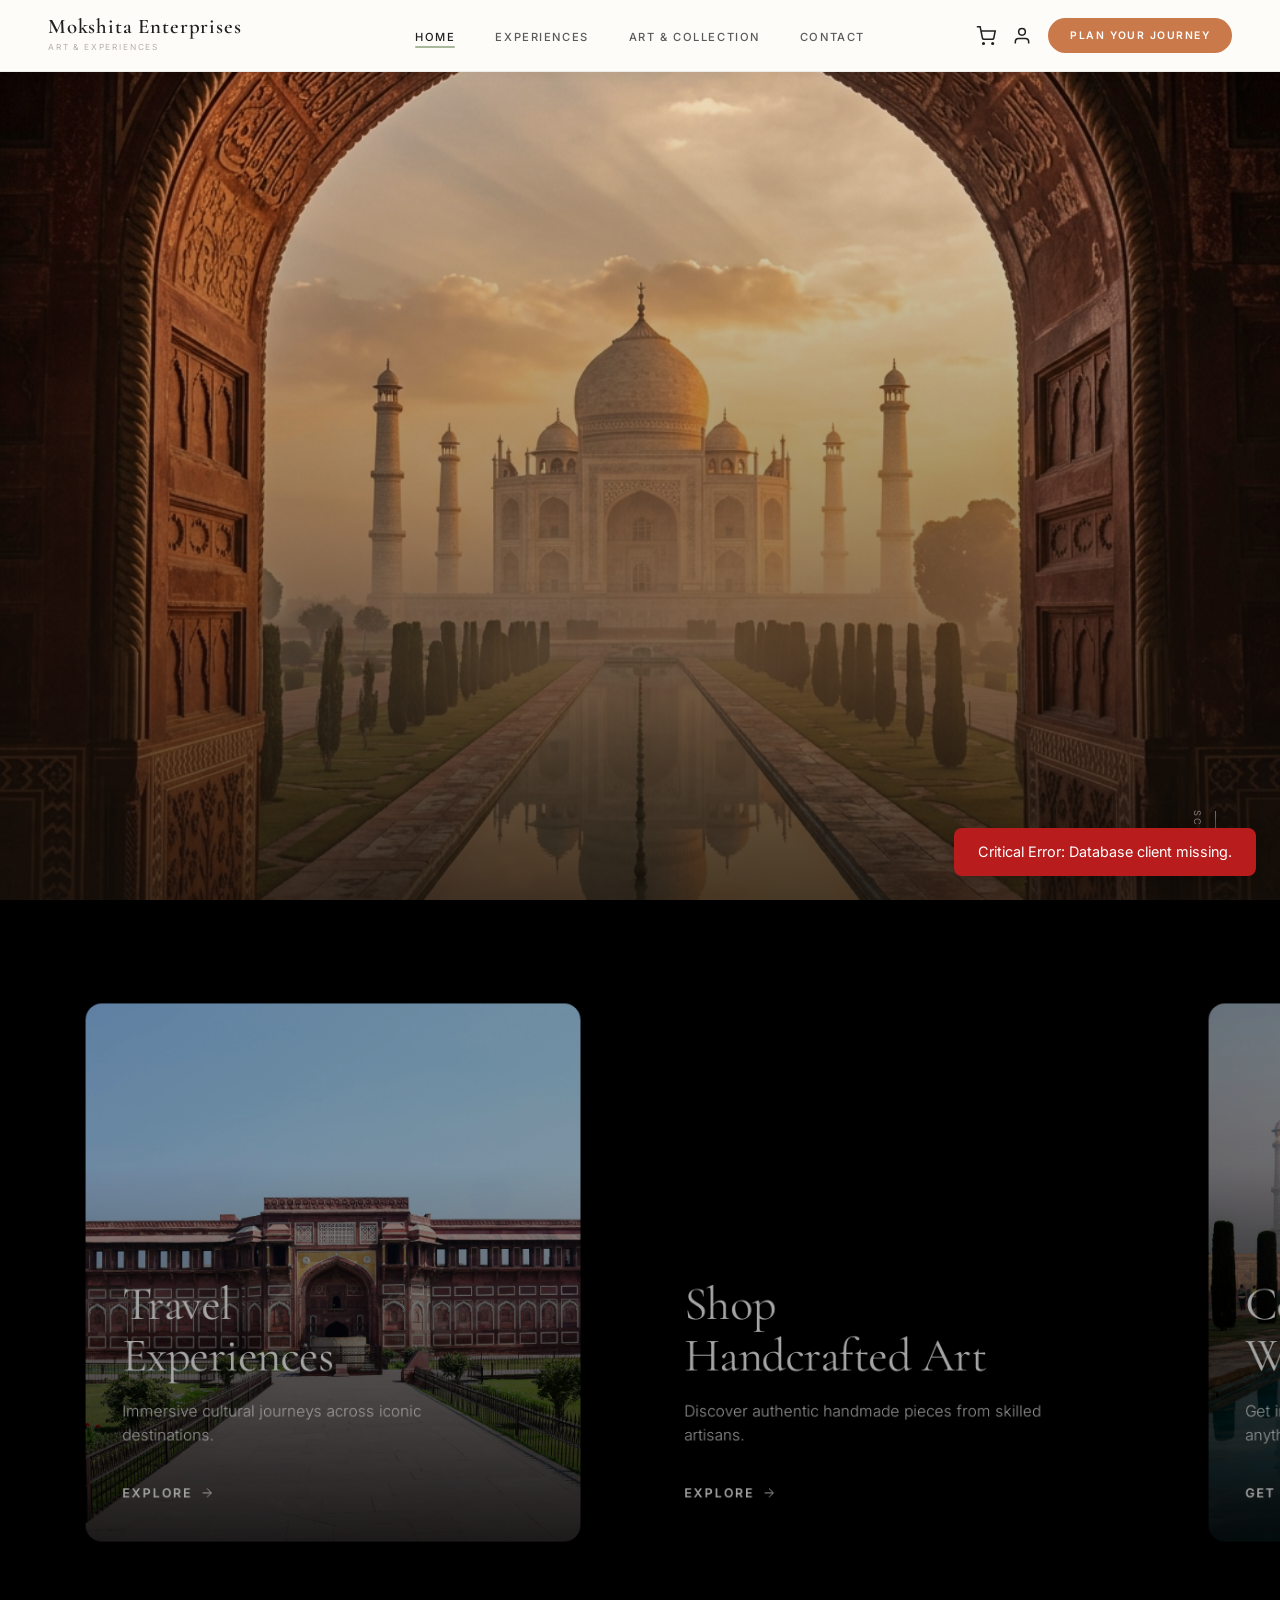
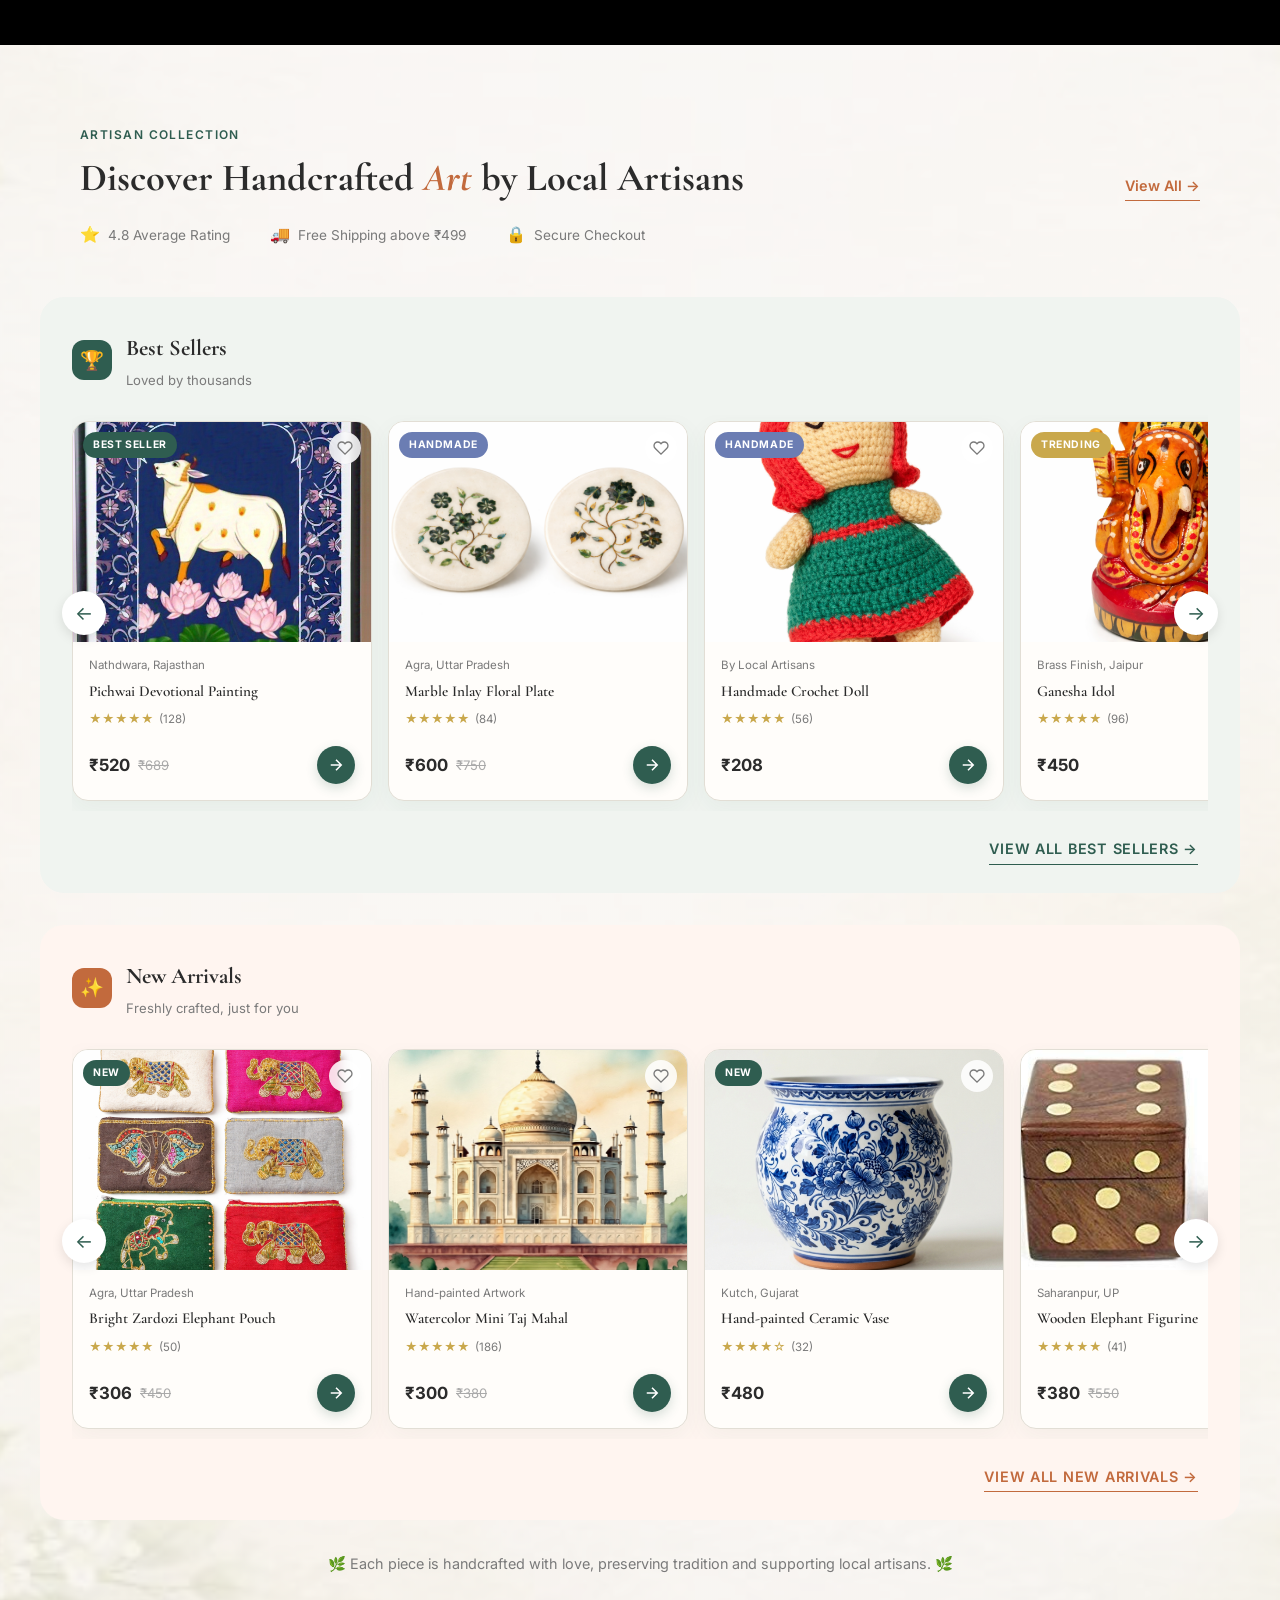
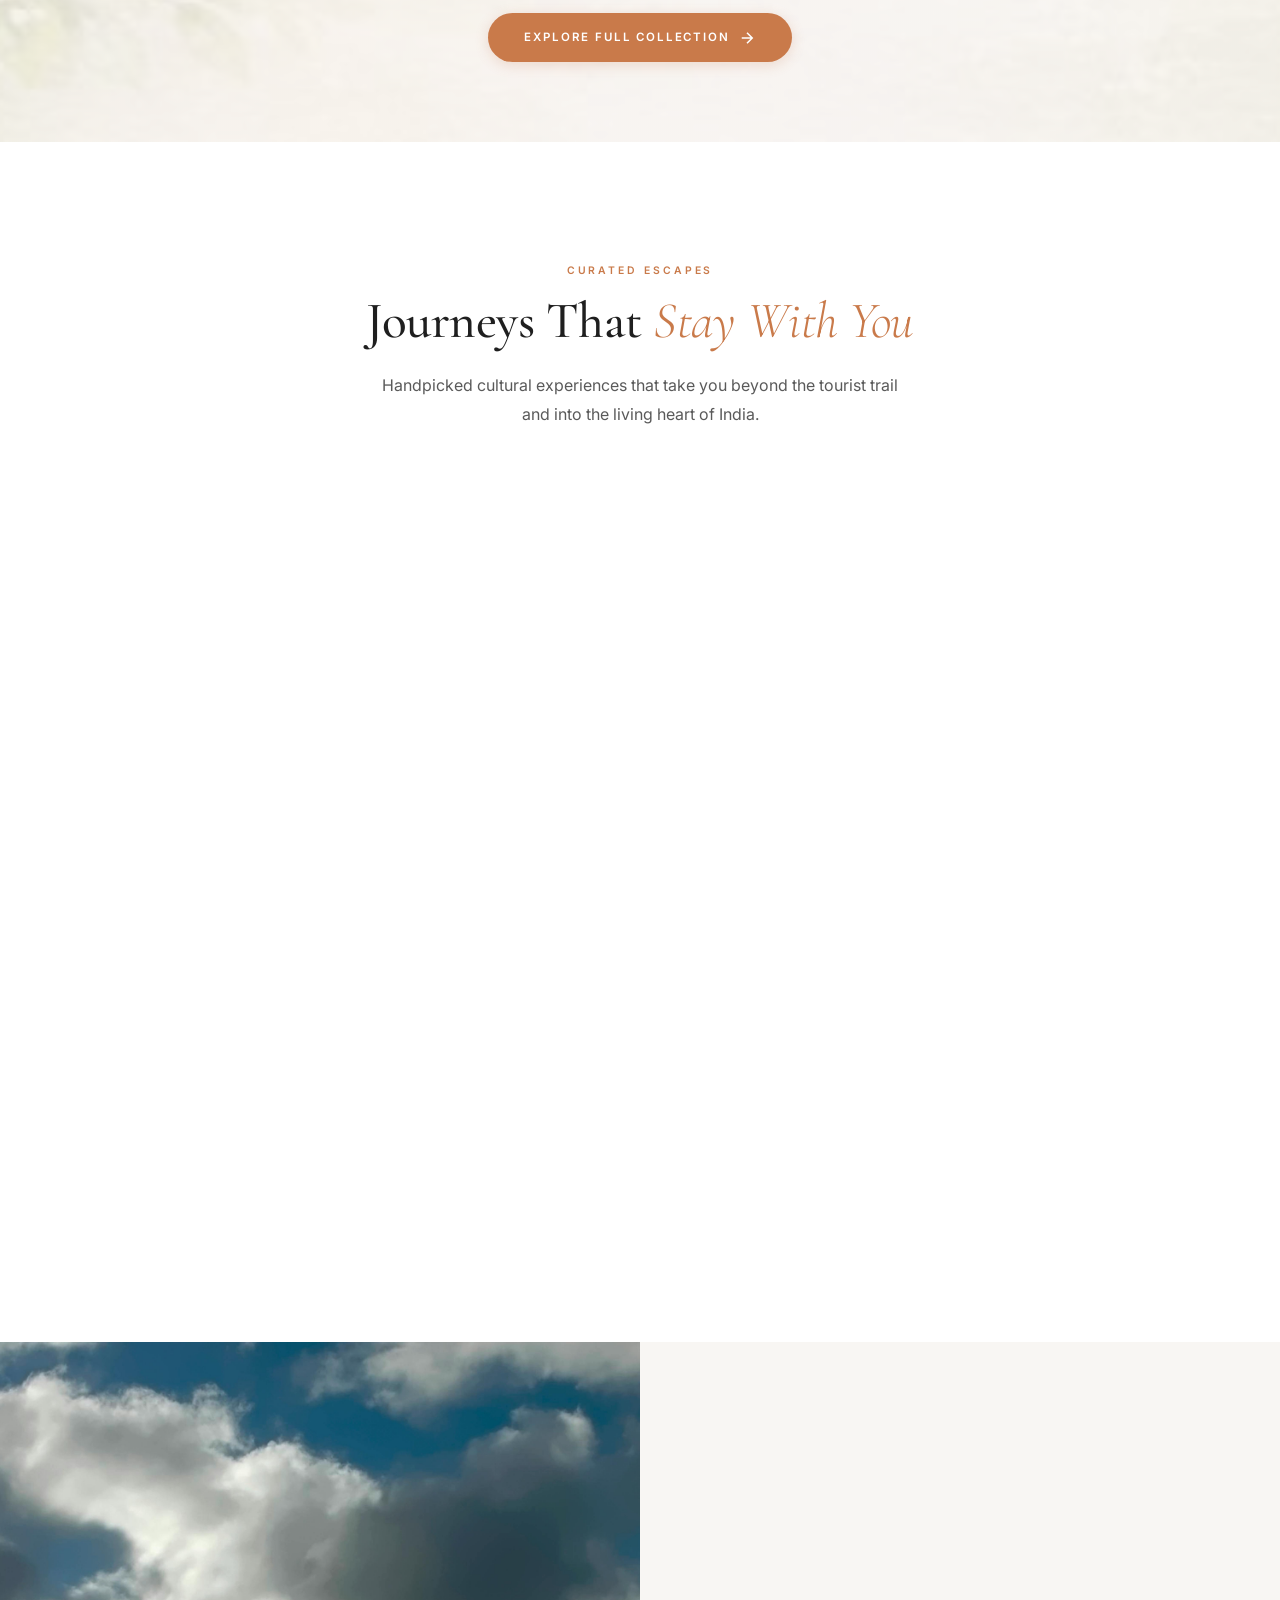
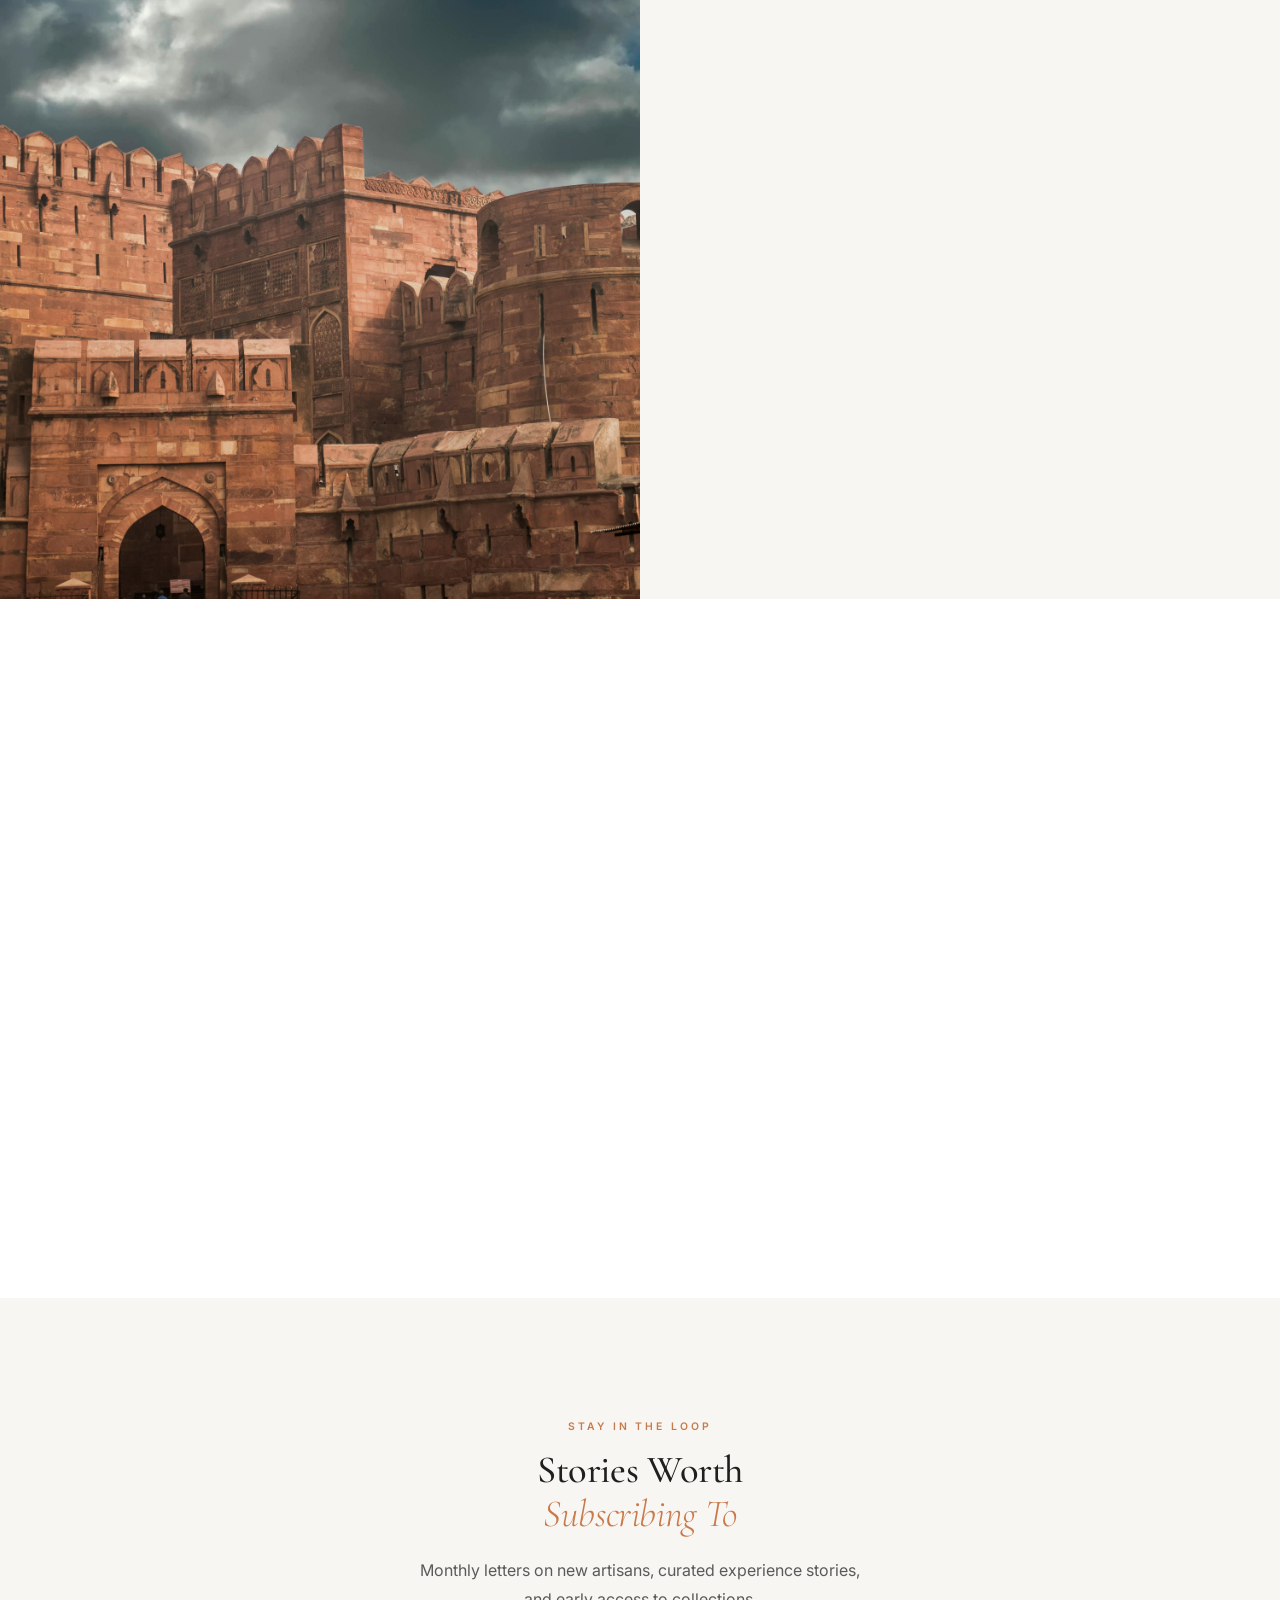
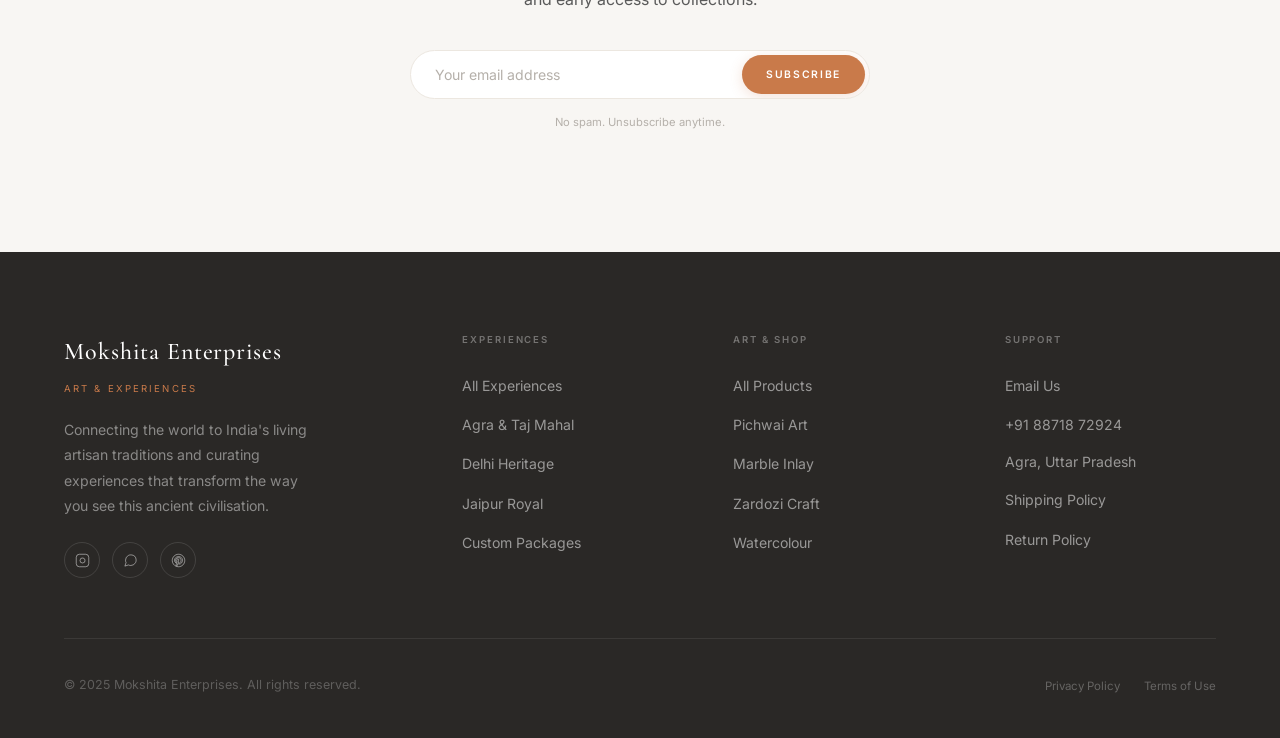
==== commit e5005148: "Fix slider arrows and mobile sticky layout, update images" ====
--- a/index.html
+++ b/index.html
@@ -175,12 +175,9 @@
           <p class="artisan-row-sub">Loved by thousands</p>
         </div>
       </div>
-      <a href="handicrafts.html" class="artisan-row-viewall artisan-row-viewall--green">View All Best Sellers &#8594;</a>
     </div>
     <div class="artisan-scroll-wrap">
-      <button class="artisan-arrow artisan-arrow--prev" id="bs-prev" aria-label="Scroll left"><svg viewBox="0 0 24 24" width="20" height="20" fill="none" stroke="currentColor" stroke-width="2.5"><path d="M15 18l-6-6 6-6"/></svg></button>
       <div class="artisan-scroll-track" id="bs-track">
-
         <article class="artisan-card" onclick="window.location.href='product.html?id=pichwai-art'" style="cursor: pointer;">
           <div class="artisan-card-img-wrap">
             <span class="artisan-badge artisan-badge--best">BEST SELLER</span>
@@ -248,42 +245,68 @@
             </div>
           </div>
         </article>
-
-        <article class="artisan-card" onclick="window.location.href='product.html?id=zardozi-double-elephant'" style="cursor: pointer;">
-          <div class="artisan-card-img-wrap">
-            <span class="artisan-badge artisan-badge--festive">FESTIVE PICK</span>
-            <button class="artisan-wishlist" aria-label="Wishlist"><svg viewBox="0 0 24 24" fill="none" stroke="currentColor" stroke-width="2"><path d="M20.84 4.61a5.5 5.5 0 0 0-7.78 0L12 5.67l-1.06-1.06a5.5 5.5 0 0 0-7.78 7.78l1.06 1.06L12 21.23l7.78-7.78 1.06-1.06a5.5 5.5 0 0 0 0-7.78z"/></svg></button>
-            <img src="images/items/Set of colourful ceramic diyas.png" alt="Colorful Ceramic Diya Set" loading="lazy" />
-          </div>
-          <div class="artisan-card-body">
-            <p class="artisan-card-origin">Jaipur, Rajasthan</p>
-            <h4 class="artisan-card-name">Colorful Ceramic Diya Set</h4>
-            <div class="artisan-card-rating"><span class="artisan-stars">&#9733;&#9733;&#9733;&#9733;&#9733;</span><span class="artisan-rating-count">(72)</span></div>
-            <div class="artisan-card-price-row">
-              <span class="artisan-price">&#8377;250</span><span class="artisan-orig">&#8377;360</span>
-              <button class="artisan-atc" aria-label="Explore"><svg viewBox="0 0 24 24" fill="none" stroke="currentColor" stroke-width="2"><path d="M5 12h14M12 5l7 7-7 7"/></svg></button>
-            </div>
-          </div>
-        </article>
-
-        <article class="artisan-card" onclick="window.location.href='product.html?id=wooden-box'" style="cursor: pointer;">
-          <div class="artisan-card-img-wrap">
-            <button class="artisan-wishlist" aria-label="Wishlist"><svg viewBox="0 0 24 24" fill="none" stroke="currentColor" stroke-width="2"><path d="M20.84 4.61a5.5 5.5 0 0 0-7.78 0L12 5.67l-1.06-1.06a5.5 5.5 0 0 0-7.78 7.78l1.06 1.06L12 21.23l7.78-7.78 1.06-1.06a5.5 5.5 0 0 0 0-7.78z"/></svg></button>
-            <img src="images/items/Intricately carved wooden jewelry box.png" alt="Carved Wooden Jewelry Box" loading="lazy" />
-          </div>
-          <div class="artisan-card-body">
-            <p class="artisan-card-origin">Saharanpur, UP</p>
-            <h4 class="artisan-card-name">Carved Wooden Jewelry Box</h4>
-            <div class="artisan-card-rating"><span class="artisan-stars">&#9733;&#9733;&#9733;&#9733;&#9734;</span><span class="artisan-rating-count">(38)</span></div>
-            <div class="artisan-card-price-row">
-              <span class="artisan-price">&#8377;750</span>
-              <button class="artisan-atc" aria-label="Explore"><svg viewBox="0 0 24 24" fill="none" stroke="currentColor" stroke-width="2"><path d="M5 12h14M12 5l7 7-7 7"/></svg></button>
-            </div>
-          </div>
-        </article>
-
-      </div>
-      <button class="artisan-arrow artisan-arrow--next" id="bs-next" aria-label="Scroll right"><svg viewBox="0 0 24 24" width="20" height="20" fill="none" stroke="currentColor" stroke-width="2.5"><path d="M9 18l6-6-6-6"/></svg></button>
+        
+        <!-- Duplicated products for desktop horizontal scroll -->
+        <article class="artisan-card" onclick="window.location.href='product.html?id=crochet-turtles'" style="cursor: pointer;">
+          <div class="artisan-card-img-wrap">
+            <span class="artisan-badge artisan-badge--trending">TRENDING</span>
+            <button class="artisan-wishlist" aria-label="Wishlist"><svg viewBox="0 0 24 24" fill="none" stroke="currentColor" stroke-width="2"><path d="M20.84 4.61a5.5 5.5 0 0 0-7.78 0L12 5.67l-1.06-1.06a5.5 5.5 0 0 0-7.78 7.78l1.06 1.06L12 21.23l7.78-7.78 1.06-1.06a5.5 5.5 0 0 0 0-7.78z"/></svg></button>
+            <img src="images/items/Crochet turtles side by side.png" alt="Handmade Crochet Turtles" loading="lazy" />
+          </div>
+          <div class="artisan-card-body">
+            <p class="artisan-card-origin">By Local Artisans</p>
+            <h4 class="artisan-card-name">Handmade Crochet Turtles</h4>
+            <div class="artisan-card-rating"><span class="artisan-stars">&#9733;&#9733;&#9733;&#9733;&#9733;</span><span class="artisan-rating-count">(42)</span></div>
+            <div class="artisan-card-price-row">
+              <span class="artisan-price">&#8377;180</span>
+              <button class="artisan-atc" aria-label="Explore"><svg viewBox="0 0 24 24" fill="none" stroke="currentColor" stroke-width="2"><path d="M5 12h14M12 5l7 7-7 7"/></svg></button>
+            </div>
+          </div>
+        </article>
+        
+        <article class="artisan-card" onclick="window.location.href='product.html?id=camel-ornament'" style="cursor: pointer;">
+          <div class="artisan-card-img-wrap">
+            <button class="artisan-wishlist" aria-label="Wishlist"><svg viewBox="0 0 24 24" fill="none" stroke="currentColor" stroke-width="2"><path d="M20.84 4.61a5.5 5.5 0 0 0-7.78 0L12 5.67l-1.06-1.06a5.5 5.5 0 0 0-7.78 7.78l1.06 1.06L12 21.23l7.78-7.78 1.06-1.06a5.5 5.5 0 0 0 0-7.78z"/></svg></button>
+            <img src="images/items/Green and gold camel ornament.png" alt="Zardozi Camel Ornament" loading="lazy" />
+          </div>
+          <div class="artisan-card-body">
+            <p class="artisan-card-origin">Agra, UP</p>
+            <h4 class="artisan-card-name">Zardozi Camel Ornament</h4>
+            <div class="artisan-card-rating"><span class="artisan-stars">&#9733;&#9733;&#9733;&#9733;&#9734;</span><span class="artisan-rating-count">(21)</span></div>
+            <div class="artisan-card-price-row">
+              <span class="artisan-price">&#8377;250</span>
+              <button class="artisan-atc" aria-label="Explore"><svg viewBox="0 0 24 24" fill="none" stroke="currentColor" stroke-width="2"><path d="M5 12h14M12 5l7 7-7 7"/></svg></button>
+            </div>
+          </div>
+        </article>
+        
+        <article class="artisan-card" onclick="window.location.href='product.html?id=tajmahal-blue'" style="cursor: pointer;">
+          <div class="artisan-card-img-wrap">
+            <button class="artisan-wishlist" aria-label="Wishlist"><svg viewBox="0 0 24 24" fill="none" stroke="currentColor" stroke-width="2"><path d="M20.84 4.61a5.5 5.5 0 0 0-7.78 0L12 5.67l-1.06-1.06a5.5 5.5 0 0 0-7.78 7.78l1.06 1.06L12 21.23l7.78-7.78 1.06-1.06a5.5 5.5 0 0 0 0-7.78z"/></svg></button>
+            <img src="images/items/tajmahalblue.jpeg" alt="Blue Taj Mahal Miniature" loading="lazy" />
+          </div>
+          <div class="artisan-card-body">
+            <p class="artisan-card-origin">Agra, UP</p>
+            <h4 class="artisan-card-name">Blue Taj Mahal Miniature</h4>
+            <div class="artisan-card-rating"><span class="artisan-stars">&#9733;&#9733;&#9733;&#9733;&#9733;</span><span class="artisan-rating-count">(104)</span></div>
+            <div class="artisan-card-price-row">
+              <span class="artisan-price">&#8377;400</span><span class="artisan-orig">&#8377;500</span>
+              <button class="artisan-atc" aria-label="Explore"><svg viewBox="0 0 24 24" fill="none" stroke="currentColor" stroke-width="2"><path d="M5 12h14M12 5l7 7-7 7"/></svg></button>
+            </div>
+          </div>
+        </article>
+
+        <article class="artisan-card artisan-card--cta" onclick="window.location.href='handicrafts.html'">
+          <div class="artisan-card-cta-content">
+            <h3>View Full Collection &#8594;</h3>
+          </div>
+        </article>
+      </div>
+      <button class="artisan-arrow artisan-arrow--prev" id="bs-prev">&#8592;</button>
+      <button class="artisan-arrow artisan-arrow--next" id="bs-next">&#8594;</button>
+    </div>
+    <div class="artisan-row-footer">
+      <a href="handicrafts.html" class="artisan-row-viewall artisan-row-viewall--green">View All Best Sellers &#8594;</a>
     </div>
   </div>
 
@@ -297,13 +320,10 @@
           <p class="artisan-row-sub">Freshly crafted, just for you</p>
         </div>
       </div>
-      <a href="handicrafts.html" class="artisan-row-viewall artisan-row-viewall--peach">View All New Arrivals &#8594;</a>
     </div>
     <div class="artisan-scroll-wrap">
-      <button class="artisan-arrow artisan-arrow--prev artisan-arrow--peach" id="na-prev" aria-label="Scroll left"><svg viewBox="0 0 24 24" width="20" height="20" fill="none" stroke="currentColor" stroke-width="2.5"><path d="M15 18l-6-6 6-6"/></svg></button>
       <div class="artisan-scroll-track" id="na-track">
-
-        <article class="artisan-card artisan-card--sm" onclick="window.location.href='product.html?id=zardozi-elephant'" style="cursor: pointer;">
+        <article class="artisan-card" onclick="window.location.href='product.html?id=zardozi-elephant'" style="cursor: pointer;">
           <div class="artisan-card-img-wrap">
             <span class="artisan-badge artisan-badge--new">NEW</span>
             <button class="artisan-wishlist" aria-label="Wishlist"><svg viewBox="0 0 24 24" fill="none" stroke="currentColor" stroke-width="2"><path d="M20.84 4.61a5.5 5.5 0 0 0-7.78 0L12 5.67l-1.06-1.06a5.5 5.5 0 0 0-7.78 7.78l1.06 1.06L12 21.23l7.78-7.78 1.06-1.06a5.5 5.5 0 0 0 0-7.78z"/></svg></button>
@@ -320,7 +340,7 @@
           </div>
         </article>
 
-        <article class="artisan-card artisan-card--sm" onclick="window.location.href='product.html?id=pichwai-art'" style="cursor: pointer;">
+        <article class="artisan-card" onclick="window.location.href='product.html?id=pichwai-art'" style="cursor: pointer;">
           <div class="artisan-card-img-wrap">
             <button class="artisan-wishlist" aria-label="Wishlist"><svg viewBox="0 0 24 24" fill="none" stroke="currentColor" stroke-width="2"><path d="M20.84 4.61a5.5 5.5 0 0 0-7.78 0L12 5.67l-1.06-1.06a5.5 5.5 0 0 0-7.78 7.78l1.06 1.06L12 21.23l7.78-7.78 1.06-1.06a5.5 5.5 0 0 0 0-7.78z"/></svg></button>
             <img src="images/items/watercolourtajmahal1.jpeg" alt="Watercolor Mini Taj Mahal" loading="lazy" />
@@ -336,7 +356,7 @@
           </div>
         </article>
 
-        <article class="artisan-card artisan-card--sm" onclick="window.location.href='product.html?id=pichwai-art'" style="cursor: pointer;">
+        <article class="artisan-card" onclick="window.location.href='product.html?id=pichwai-art'" style="cursor: pointer;">
           <div class="artisan-card-img-wrap">
             <span class="artisan-badge artisan-badge--new">NEW</span>
             <button class="artisan-wishlist" aria-label="Wishlist"><svg viewBox="0 0 24 24" fill="none" stroke="currentColor" stroke-width="2"><path d="M20.84 4.61a5.5 5.5 0 0 0-7.78 0L12 5.67l-1.06-1.06a5.5 5.5 0 0 0-7.78 7.78l1.06 1.06L12 21.23l7.78-7.78 1.06-1.06a5.5 5.5 0 0 0 0-7.78z"/></svg></button>
@@ -353,7 +373,7 @@
           </div>
         </article>
 
-        <article class="artisan-card artisan-card--sm" onclick="window.location.href='product.html?id=pichwai-art'" style="cursor: pointer;">
+        <article class="artisan-card" onclick="window.location.href='product.html?id=pichwai-art'" style="cursor: pointer;">
           <div class="artisan-card-img-wrap">
             <button class="artisan-wishlist" aria-label="Wishlist"><svg viewBox="0 0 24 24" fill="none" stroke="currentColor" stroke-width="2"><path d="M20.84 4.61a5.5 5.5 0 0 0-7.78 0L12 5.67l-1.06-1.06a5.5 5.5 0 0 0-7.78 7.78l1.06 1.06L12 21.23l7.78-7.78 1.06-1.06a5.5 5.5 0 0 0 0-7.78z"/></svg></button>
             <img src="images/items/Wooden dice and wooden die holder.jpg.jpeg" alt="Wooden Elephant Figurine" loading="lazy" />
@@ -369,41 +389,67 @@
           </div>
         </article>
 
-        <article class="artisan-card artisan-card--sm" onclick="window.location.href='product.html?id=pichwai-art'" style="cursor: pointer;">
-          <div class="artisan-card-img-wrap">
-            <button class="artisan-wishlist" aria-label="Wishlist"><svg viewBox="0 0 24 24" fill="none" stroke="currentColor" stroke-width="2"><path d="M20.84 4.61a5.5 5.5 0 0 0-7.78 0L12 5.67l-1.06-1.06a5.5 5.5 0 0 0-7.78 7.78l1.06 1.06L12 21.23l7.78-7.78 1.06-1.06a5.5 5.5 0 0 0 0-7.78z"/></svg></button>
-            <img src="images/items/Handcrafted marble plates with floral design (1).png" alt="Marble Coaster Set" loading="lazy" />
-          </div>
-          <div class="artisan-card-body">
-            <p class="artisan-card-origin">Makrana Marble, Rajasthan</p>
-            <h4 class="artisan-card-name">Marble Coaster Set</h4>
-            <div class="artisan-card-rating"><span class="artisan-stars">&#9733;&#9733;&#9733;&#9733;&#9734;</span><span class="artisan-rating-count">(29)</span></div>
-            <div class="artisan-card-price-row">
-              <span class="artisan-price">&#8377;320</span>
-              <button class="artisan-atc" aria-label="Explore"><svg viewBox="0 0 24 24" fill="none" stroke="currentColor" stroke-width="2"><path d="M5 12h14M12 5l7 7-7 7"/></svg></button>
-            </div>
-          </div>
-        </article>
-
-        <article class="artisan-card artisan-card--sm" onclick="window.location.href='product.html?id=pichwai-art'" style="cursor: pointer;">
+        <!-- Duplicated products for desktop horizontal scroll -->
+        <article class="artisan-card" onclick="window.location.href='product.html?id=rickshaw-ornament'" style="cursor: pointer;">
           <div class="artisan-card-img-wrap">
             <span class="artisan-badge artisan-badge--new">NEW</span>
             <button class="artisan-wishlist" aria-label="Wishlist"><svg viewBox="0 0 24 24" fill="none" stroke="currentColor" stroke-width="2"><path d="M20.84 4.61a5.5 5.5 0 0 0-7.78 0L12 5.67l-1.06-1.06a5.5 5.5 0 0 0-7.78 7.78l1.06 1.06L12 21.23l7.78-7.78 1.06-1.06a5.5 5.5 0 0 0 0-7.78z"/></svg></button>
-            <img src="images/items/watercolourpaint3.jpeg" alt="Handwoven Cotton Stole" loading="lazy" />
-          </div>
-          <div class="artisan-card-body">
-            <p class="artisan-card-origin">Bagru, Rajasthan</p>
-            <h4 class="artisan-card-name">Handwoven Cotton Stole</h4>
-            <div class="artisan-card-rating"><span class="artisan-stars">&#9733;&#9733;&#9733;&#9733;&#9733;</span><span class="artisan-rating-count">(67)</span></div>
-            <div class="artisan-card-price-row">
-              <span class="artisan-price">&#8377;420</span><span class="artisan-orig">&#8377;600</span>
-              <button class="artisan-atc" aria-label="Explore"><svg viewBox="0 0 24 24" fill="none" stroke="currentColor" stroke-width="2"><path d="M5 12h14M12 5l7 7-7 7"/></svg></button>
-            </div>
-          </div>
-        </article>
-
-      </div>
-      <button class="artisan-arrow artisan-arrow--next artisan-arrow--peach" id="na-next" aria-label="Scroll right"><svg viewBox="0 0 24 24" width="20" height="20" fill="none" stroke="currentColor" stroke-width="2.5"><path d="M9 18l6-6-6-6"/></svg></button>
+            <img src="images/items/Beaded auto-rickshaw ornaments in vibrant colours.png" alt="Beaded Auto Rickshaw" loading="lazy" />
+          </div>
+          <div class="artisan-card-body">
+            <p class="artisan-card-origin">Rajasthan</p>
+            <h4 class="artisan-card-name">Beaded Auto Rickshaw</h4>
+            <div class="artisan-card-rating"><span class="artisan-stars">&#9733;&#9733;&#9733;&#9733;&#9734;</span><span class="artisan-rating-count">(15)</span></div>
+            <div class="artisan-card-price-row">
+              <span class="artisan-price">&#8377;300</span>
+              <button class="artisan-atc" aria-label="Explore"><svg viewBox="0 0 24 24" fill="none" stroke="currentColor" stroke-width="2"><path d="M5 12h14M12 5l7 7-7 7"/></svg></button>
+            </div>
+          </div>
+        </article>
+
+        <article class="artisan-card" onclick="window.location.href='product.html?id=elephant-pouch-2'" style="cursor: pointer;">
+          <div class="artisan-card-img-wrap">
+            <button class="artisan-wishlist" aria-label="Wishlist"><svg viewBox="0 0 24 24" fill="none" stroke="currentColor" stroke-width="2"><path d="M20.84 4.61a5.5 5.5 0 0 0-7.78 0L12 5.67l-1.06-1.06a5.5 5.5 0 0 0-7.78 7.78l1.06 1.06L12 21.23l7.78-7.78 1.06-1.06a5.5 5.5 0 0 0 0-7.78z"/></svg></button>
+            <img src="images/items/Vibrant folk-art elephant pouch design.png" alt="Folk Art Elephant Pouch" loading="lazy" />
+          </div>
+          <div class="artisan-card-body">
+            <p class="artisan-card-origin">Jaipur, Rajasthan</p>
+            <h4 class="artisan-card-name">Folk Art Elephant Pouch</h4>
+            <div class="artisan-card-rating"><span class="artisan-stars">&#9733;&#9733;&#9733;&#9733;&#9733;</span><span class="artisan-rating-count">(89)</span></div>
+            <div class="artisan-card-price-row">
+              <span class="artisan-price">&#8377;280</span>
+              <button class="artisan-atc" aria-label="Explore"><svg viewBox="0 0 24 24" fill="none" stroke="currentColor" stroke-width="2"><path d="M5 12h14M12 5l7 7-7 7"/></svg></button>
+            </div>
+          </div>
+        </article>
+
+        <article class="artisan-card" onclick="window.location.href='product.html?id=watercolor-paint'" style="cursor: pointer;">
+          <div class="artisan-card-img-wrap">
+            <button class="artisan-wishlist" aria-label="Wishlist"><svg viewBox="0 0 24 24" fill="none" stroke="currentColor" stroke-width="2"><path d="M20.84 4.61a5.5 5.5 0 0 0-7.78 0L12 5.67l-1.06-1.06a5.5 5.5 0 0 0-7.78 7.78l1.06 1.06L12 21.23l7.78-7.78 1.06-1.06a5.5 5.5 0 0 0 0-7.78z"/></svg></button>
+            <img src="images/items/watercolourpaint3.jpeg" alt="Watercolor Painting" loading="lazy" />
+          </div>
+          <div class="artisan-card-body">
+            <p class="artisan-card-origin">Agra, UP</p>
+            <h4 class="artisan-card-name">Artisan Watercolor Painting</h4>
+            <div class="artisan-card-rating"><span class="artisan-stars">&#9733;&#9733;&#9733;&#9733;&#9734;</span><span class="artisan-rating-count">(34)</span></div>
+            <div class="artisan-card-price-row">
+              <span class="artisan-price">&#8377;550</span><span class="artisan-orig">&#8377;700</span>
+              <button class="artisan-atc" aria-label="Explore"><svg viewBox="0 0 24 24" fill="none" stroke="currentColor" stroke-width="2"><path d="M5 12h14M12 5l7 7-7 7"/></svg></button>
+            </div>
+          </div>
+        </article>
+
+        <article class="artisan-card artisan-card--cta" onclick="window.location.href='handicrafts.html'">
+          <div class="artisan-card-cta-content">
+            <h3>View Full Collection &#8594;</h3>
+          </div>
+        </article>
+      </div>
+      <button class="artisan-arrow artisan-arrow--prev artisan-arrow--peach" id="na-prev">&#8592;</button>
+      <button class="artisan-arrow artisan-arrow--next artisan-arrow--peach" id="na-next">&#8594;</button>
+    </div>
+    <div class="artisan-row-footer">
+      <a href="handicrafts.html" class="artisan-row-viewall artisan-row-viewall--peach">View All New Arrivals &#8594;</a>
     </div>
   </div>
 
@@ -727,6 +773,9 @@
 <!-- ── SCRIPTS ───────────────────────────────────────────── -->
 <script src="https://cdn.jsdelivr.net/npm/@supabase/supabase-js@2"></script>
 <script src="supabaseClient.js"></script>
+<script src="modules/whatsapp.js"></script>
+<script src="modules/ui.js"></script>
+<script src="modules/auth.js"></script>
 <script src="main.js"></script>
 <script src="products.js"></script>
 <script src="cart.js"></script>
@@ -948,14 +997,20 @@
       var prev  = document.getElementById(prevId);
       var next  = document.getElementById(nextId);
       if (!track || !prev || !next) return;
-      var scrollAmount = 400; // Increase scroll amount to ensure snap threshold is crossed
+      var scrollAmount = 320; // Approximately one card width + gap
+      function doScroll(amount) {
+        track.style.scrollSnapType = 'none';
+        track.scrollBy({ left: amount, behavior: 'smooth' });
+        // Restore snap after animation finishes
+        setTimeout(function() { track.style.scrollSnapType = ''; }, 400);
+      }
       prev.addEventListener('click', function(e) { 
         e.preventDefault();
-        track.scrollBy({ left: -scrollAmount, behavior: 'smooth' });
+        doScroll(-scrollAmount);
       });
       next.addEventListener('click', function(e) { 
         e.preventDefault();
-        track.scrollBy({ left: scrollAmount, behavior: 'smooth' });
+        doScroll(scrollAmount);
       });
       var isDown = false, startX = 0, scrollL = 0, dragDist = 0;
       track.addEventListener('mousedown', function(e) {
@@ -1021,10 +1076,9 @@
      - Logged in   → href="account.html", label="My Account"
      No page blocking; runs asynchronously after page load. */
   (async function () {
-    const client = window.supabaseClient;
-    if (!client) return;
+    if (!window.App || !window.App.Auth) return;
     try {
-      const { data: { session } } = await client.auth.getSession();
+      const { session } = await window.App.Auth.getCurrentUser();
       const desktopBtn = document.getElementById('nav-account-btn');
       const mobileBtn  = document.getElementById('mobile-account-btn');
       if (session) {
@@ -1047,5 +1101,24 @@
   })();
 </script>
 
+<!-- ── WHATSAPP PERSONALISATION ──────────────────────────────── -->
+<script>
+  /* When the product modal opens, personalise the "Order on WhatsApp" button.
+     We observe href changes on the button (set by openModal in main.js) and
+     re-personalise with the logged-in user's name + email each time. */
+  document.addEventListener('DOMContentLoaded', function () {
+    const modalBuyBtn = document.getElementById('modal-buy-btn');
+    if (!modalBuyBtn || !window.App || !window.App.WA) return;
+
+    const observer = new MutationObserver(function () {
+      const href = modalBuyBtn.getAttribute('href') || '';
+      const m = href.match(/[?&]text=([^&]*)/);
+      if (!m) return;
+      window.App.WA.personalise(modalBuyBtn, decodeURIComponent(m[1]));
+    });
+    observer.observe(modalBuyBtn, { attributes: true, attributeFilter: ['href'] });
+  });
+</script>
+
 </body>
 </html>
--- a/index.css
+++ b/index.css
@@ -1407,9 +1407,7 @@
 /* ─── SCROLL WRAP & ARROWS ──────────────────────────────── */
 .artisan-scroll-wrap {
   position: relative;
-  display: flex;
-  align-items: center;
-  gap: 0;
+  /* Removed flex to allow absolute positioning of arrows over full-width track */
 }
 .artisan-scroll-track {
   display: flex;
@@ -1422,15 +1420,15 @@
   -webkit-overflow-scrolling: touch;
   padding: 6px 4px 10px; /* side padding so first/last cards don't clip shadow */
   cursor: grab;
-  flex: 1;
-  /* Partial next-card peek handled by card widths */
 }
 .artisan-scroll-track::-webkit-scrollbar { display: none; }
 .artisan-scroll-track.is-dragging { cursor: grabbing; scroll-snap-type: none; scroll-behavior: auto; }
 
-/* Arrows — white pill with shadow, accent-color hover */
+/* Arrows — absolutely positioned to edges */
 .artisan-arrow {
-  flex-shrink: 0;
+  position: absolute;
+  top: 50%;
+  transform: translateY(-50%);
   width: 44px;
   height: 44px;
   border-radius: 50%;
@@ -1442,7 +1440,6 @@
   display: flex;
   align-items: center;
   justify-content: center;
-  position: relative; /* Ensure z-index works correctly */
   z-index: 10;
   transition: background 0.2s, color 0.2s, transform 0.2s cubic-bezier(0.34, 1.56, 0.64, 1), box-shadow 0.2s;
   box-shadow: 0 4px 12px rgba(0,0,0,0.1);
@@ -1452,16 +1449,37 @@
 .artisan-arrow:hover {
   background: #2f5d50;
   color: #fff;
-  transform: scale(1.05);
+  transform: translateY(-50%) scale(1.05); /* maintain vertical center */
   box-shadow: 0 6px 20px rgba(47,93,80,0.2);
 }
-.artisan-arrow--prev { margin-right: 10px; }
-.artisan-arrow--next { margin-left: 10px; }
+.artisan-arrow--prev {
+  left: -10px; /* Pin to far left edge */
+}
+.artisan-arrow--next {
+  right: -10px; /* Pin to far right edge */
+}
 /* Peach row arrows hover terracotta */
 .artisan-arrow--peach:hover {
   background: #c26a3d;
   color: #fff;
+  transform: translateY(-50%) scale(1.05);
   box-shadow: 0 6px 20px rgba(194,106,61,0.2);
+}
+
+.artisan-row-footer {
+  margin-top: 24px;
+  text-align: right;
+  padding-right: 10px;
+}
+.artisan-row-footer .artisan-row-viewall {
+  display: inline-block;
+  font-family: var(--font-body, 'Inter', sans-serif);
+  font-size: 0.9rem;
+  font-weight: 600;
+  text-transform: uppercase;
+  letter-spacing: 0.05em;
+  text-decoration: none;
+  transition: opacity 0.2s ease;
 }
 
 /* ─── PRODUCT CARD ──────────────────────────────────────── */
@@ -1486,6 +1504,93 @@
 .artisan-card--sm {
   flex: 0 0 260px;
   width: 260px;
+}
+
+/* CTA Card styling */
+.artisan-card--cta {
+  background: #c97a4a;
+  color: #fff;
+  border: none;
+  display: flex;
+  min-height: 380px;
+  align-items: center;
+  justify-content: center;
+  text-align: center;
+  transition: background 0.3s ease, transform 0.3s ease;
+  cursor: pointer;
+}
+.artisan-card--cta:hover {
+  background: #a86030;
+  transform: translateY(-4px);
+}
+.artisan-card-cta-content h3 {
+  font-family: var(--font-display, 'Playfair Display', serif);
+  font-size: 1.8rem;
+  font-weight: 500;
+  margin: 0;
+  color: #fff;
+}
+
+@media (max-width: 768px) {
+  /* Fix sticky issue by overriding parent overflow */
+  .artisan-shop-section {
+    overflow: visible;
+  }
+  
+  /* Mobile Stacked Sticky Layout for Homepage Sliders */
+  .artisan-scroll-wrap {
+    display: block;
+  }
+  
+  .artisan-scroll-track {
+    display: flex;
+    flex-direction: column;
+    align-items: center;
+    padding: 10px 10px 40px;
+    gap: 8vh;
+    overflow-x: visible;
+    scroll-snap-type: none;
+  }
+  
+  /* Hide arrows */
+  .artisan-arrow { display: none !important; }
+  
+  .artisan-scroll-track .artisan-card {
+    position: sticky;
+    width: 100%;
+    max-width: 100%;
+    flex: none;
+    scroll-snap-align: none;
+    box-shadow: 0 -12px 40px rgba(0,0,0,0.06), 0 8px 24px rgba(47, 93, 80, 0.05);
+    height: auto;
+    margin: 0;
+  }
+  
+  /* Max 5 cards per section on mobile (4 products + 1 CTA) */
+  .artisan-scroll-track .artisan-card:nth-child(n+5):not(.artisan-card--cta) {
+    display: none !important;
+  }
+  
+  /* Prevent sticky jumping on touch/hover */
+  .artisan-scroll-track .artisan-card:hover {
+    transform: none;
+  }
+  
+  /* Cascading sticky tops */
+  .artisan-scroll-track .artisan-card:nth-child(1) { top: 60px; z-index: 10; }
+  .artisan-scroll-track .artisan-card:nth-child(2) { top: 80px; z-index: 11; }
+  .artisan-scroll-track .artisan-card:nth-child(3) { top: 100px; z-index: 12; }
+  .artisan-scroll-track .artisan-card:nth-child(4) { top: 120px; z-index: 13; }
+  
+  .artisan-scroll-track .artisan-card .artisan-card-img-wrap {
+    height: 360px;
+  }
+  
+  .artisan-scroll-track .artisan-card.artisan-card--cta {
+    height: 200px;
+    top: 140px; 
+    z-index: 14;
+  }
 }
 
 /* Card image */
